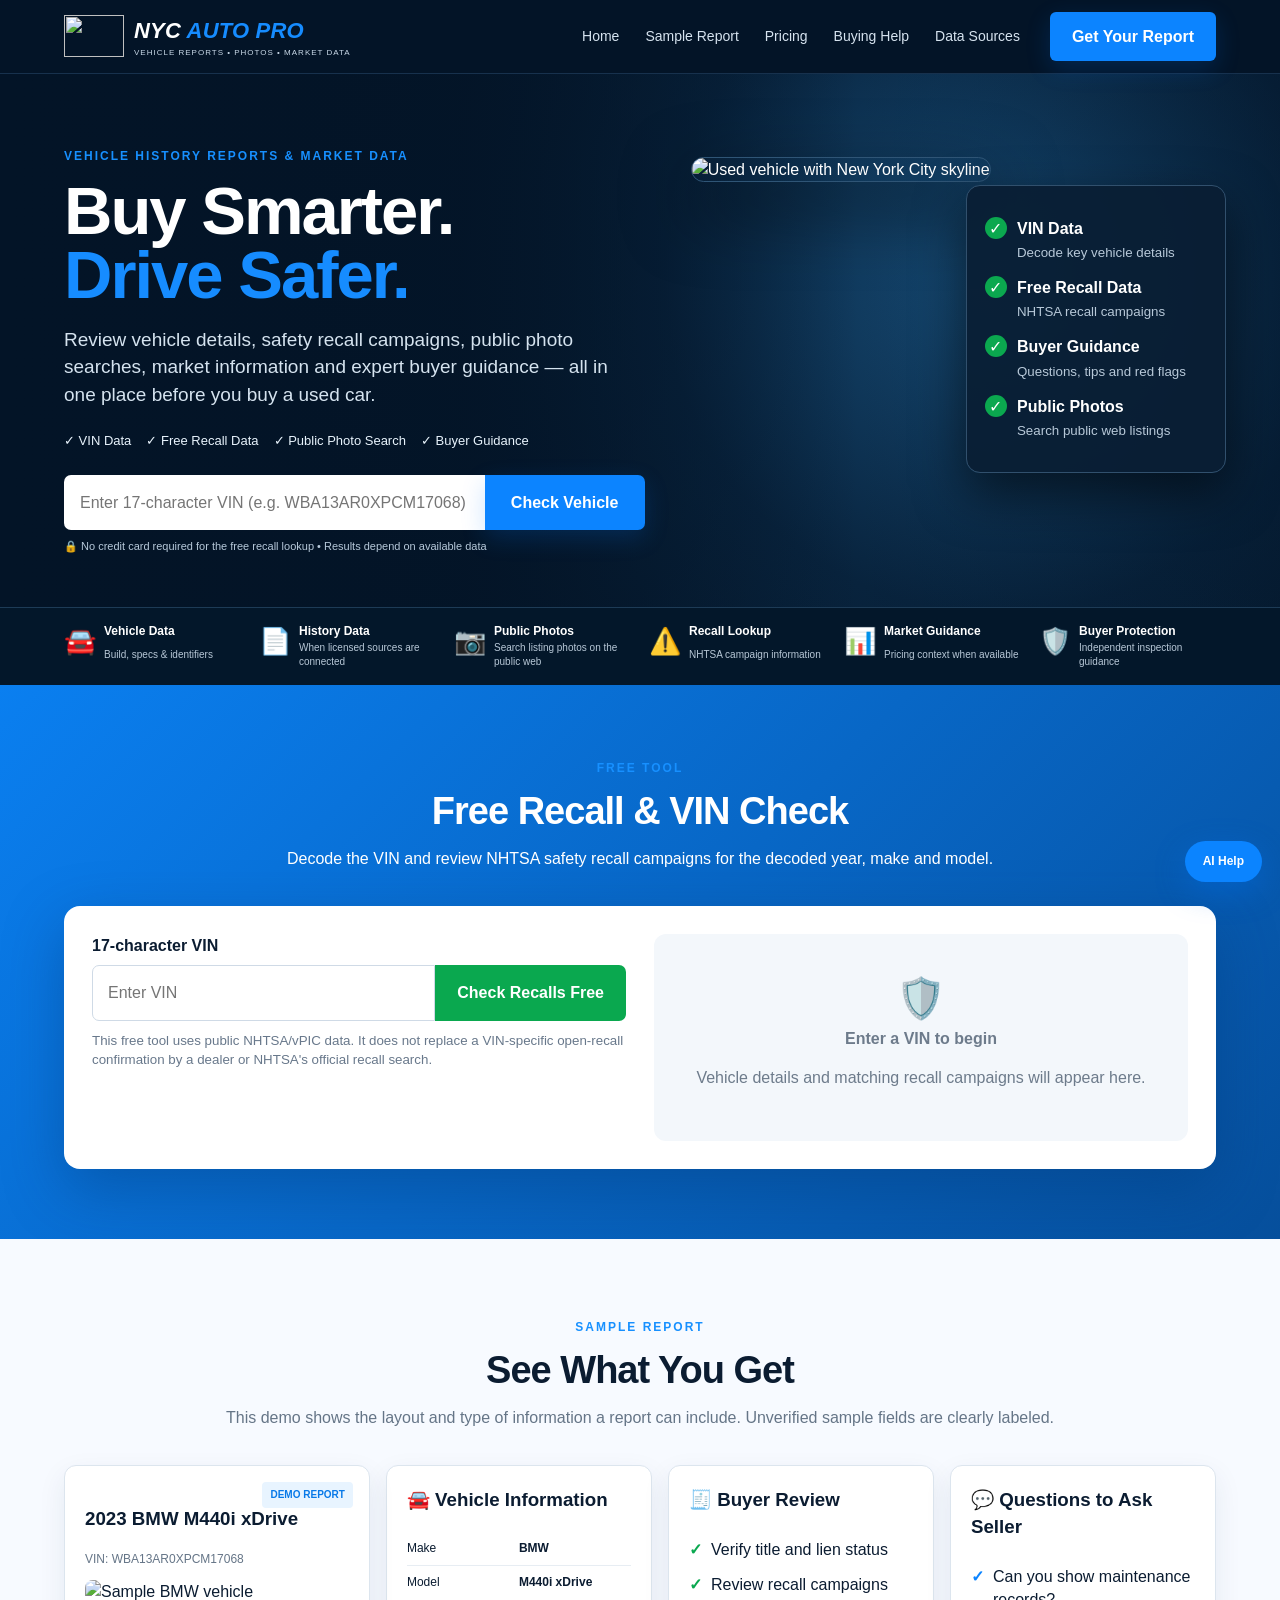
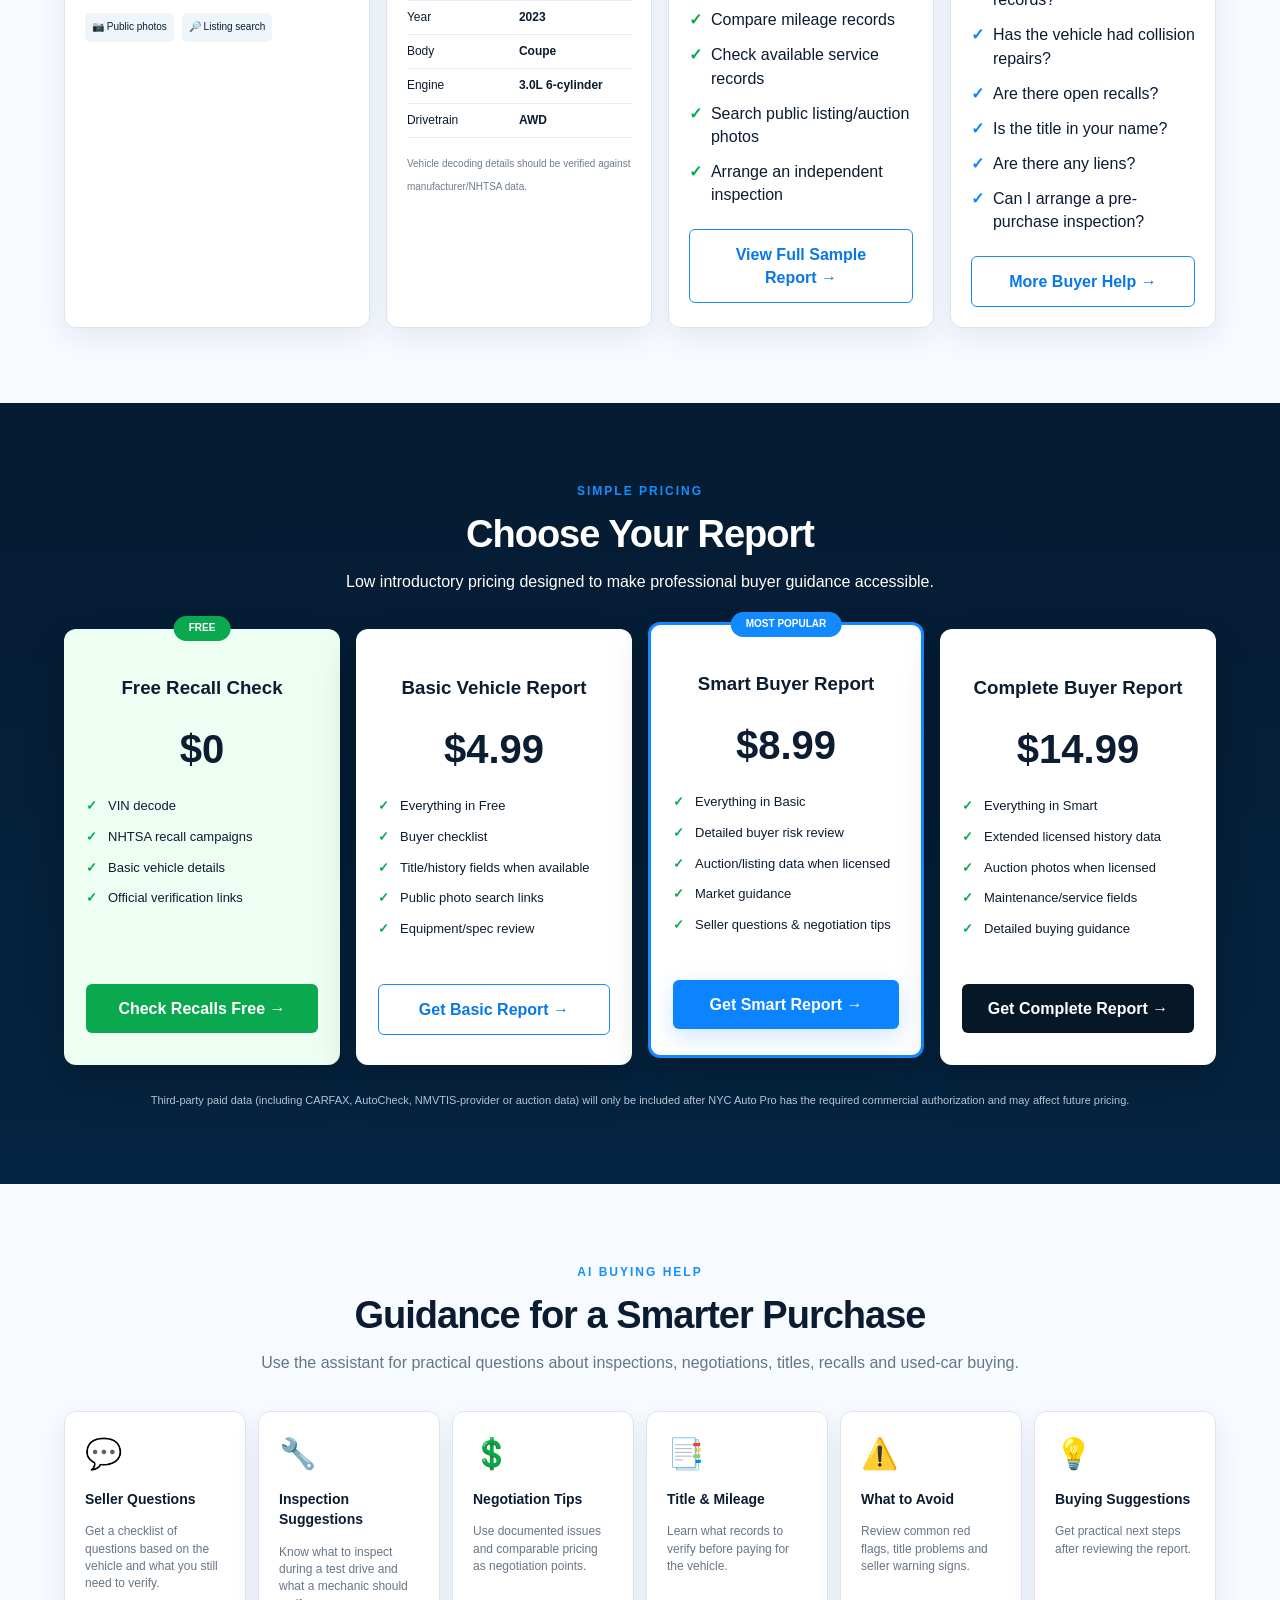
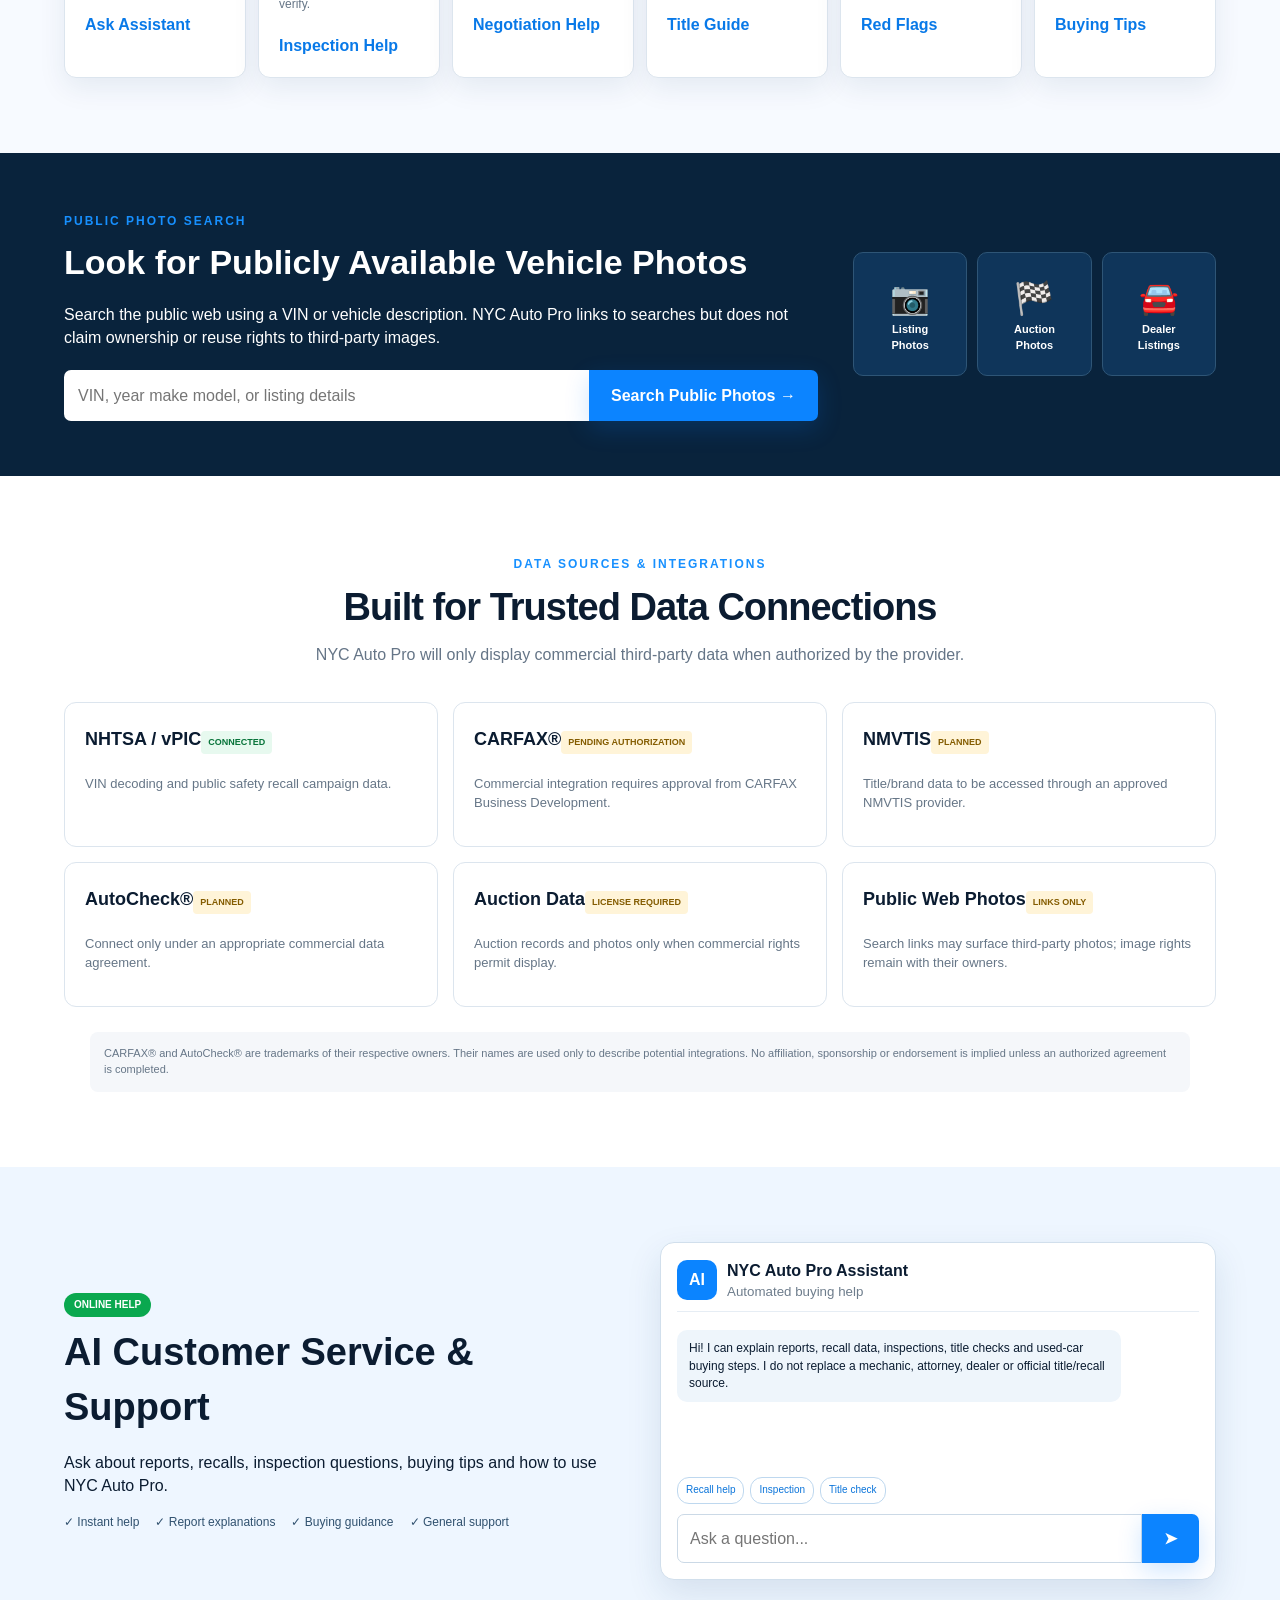
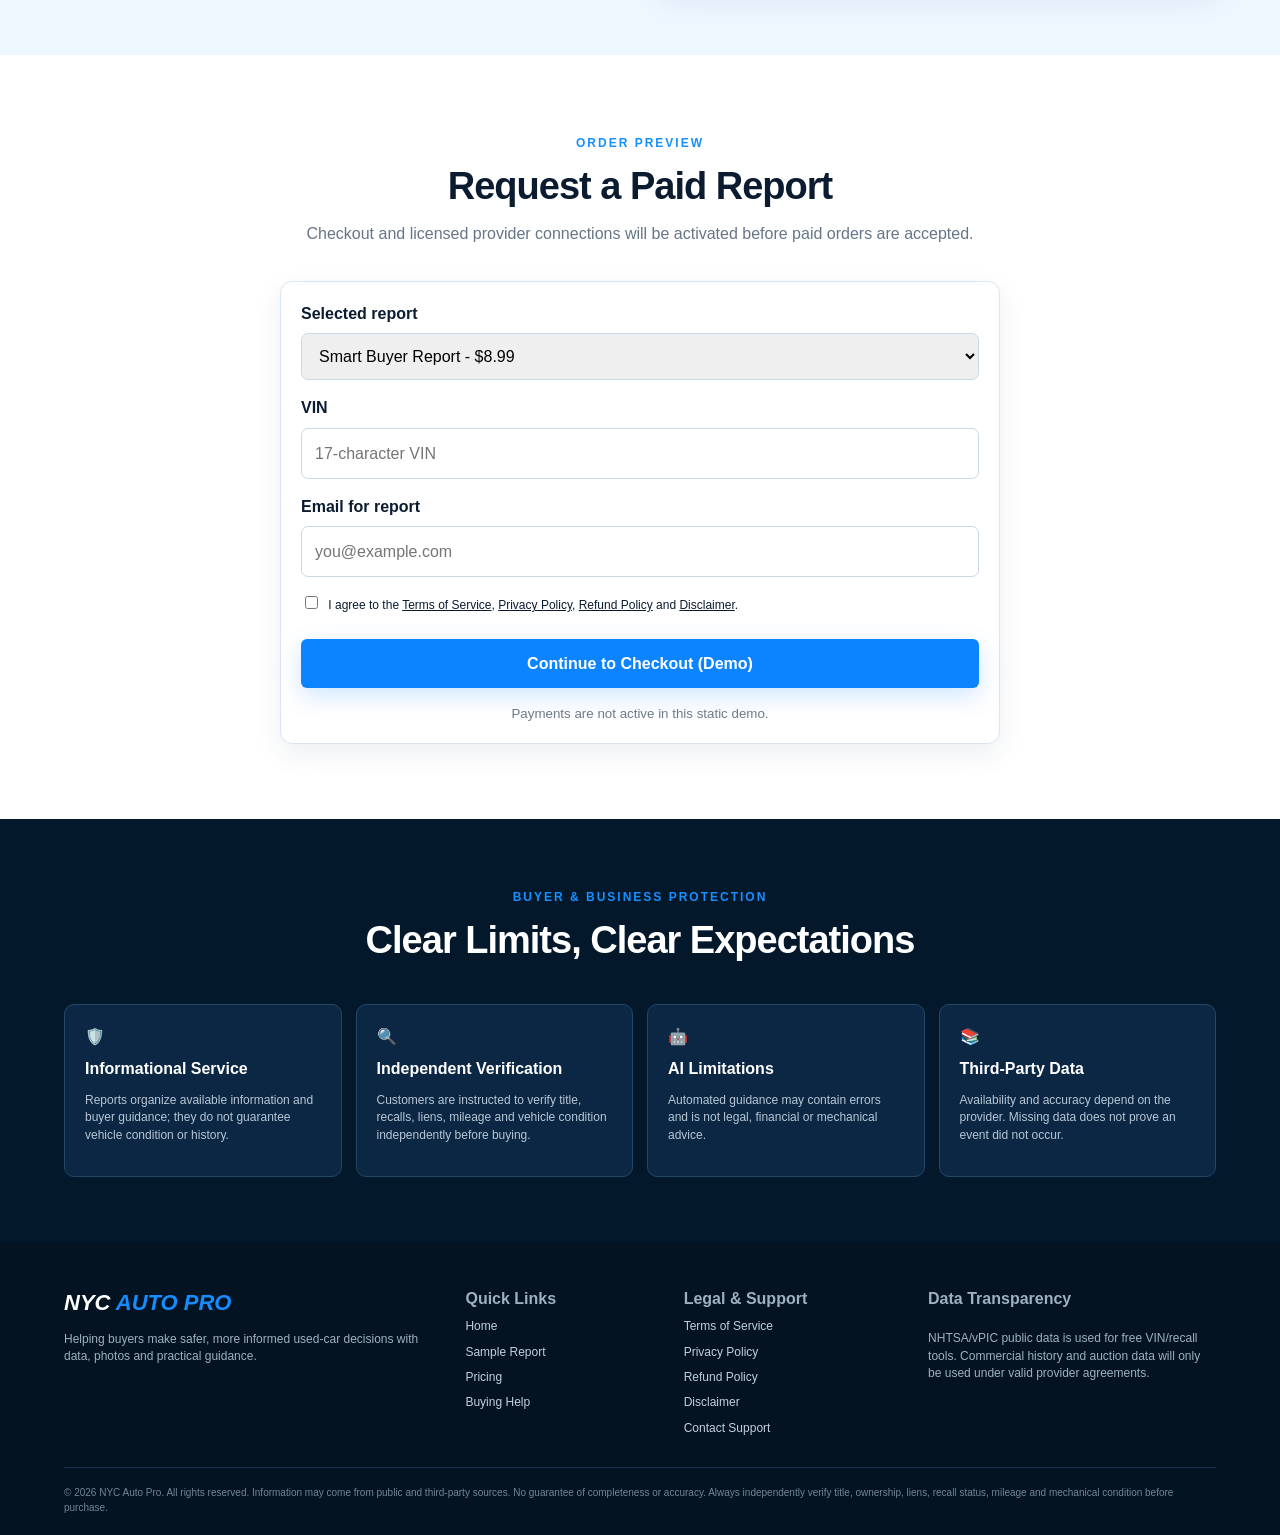
==== index.html @ 1fd2d69b "Add files via upload" ====
<!doctype html>
<html lang="en">
<head>
  <meta charset="utf-8">
  <meta name="viewport" content="width=device-width,initial-scale=1">
  <title>NYC Auto Pro | Vehicle Reports, Recall Data & Buyer Guidance</title>
  <meta name="description" content="NYC Auto Pro helps used-car buyers review VIN details, free recall data, public photo searches, vehicle information and buyer guidance.">
  <meta name="referrer" content="strict-origin-when-cross-origin">
  <meta http-equiv="Content-Security-Policy" content="default-src 'self'; img-src 'self' data: https:; style-src 'self' 'unsafe-inline'; script-src 'self'; connect-src 'self' https://vpic.nhtsa.dot.gov https://api.nhtsa.gov; base-uri 'self'; form-action 'self'; frame-ancestors 'none';">
  <link rel="icon" href="assets/logo-mark.svg">
  <link rel="stylesheet" href="styles.css">
</head>
<body>
<header class="topbar">
  <a class="brand" href="#home" aria-label="NYC Auto Pro home">
    <img src="assets/logo-mark.svg" alt="">
    <span><strong>NYC <b>AUTO PRO</b></strong><small>VEHICLE REPORTS • PHOTOS • MARKET DATA</small></span>
  </a>
  <button class="menu-btn" id="menuBtn" aria-label="Open menu">☰</button>
  <nav id="nav">
    <a href="#home">Home</a>
    <a href="#sample">Sample Report</a>
    <a href="#pricing">Pricing</a>
    <a href="#buyer-help">Buying Help</a>
    <a href="#sources">Data Sources</a>
  </nav>
  <a class="primary top-cta" href="#order">Get Your Report</a>
</header>

<main>
<section class="hero" id="home">
  <div class="hero-bg"></div>
  <div class="hero-wrap">
    <div class="hero-copy">
      <div class="eyebrow">VEHICLE HISTORY REPORTS & MARKET DATA</div>
      <h1>Buy Smarter.<br><span>Drive Safer.</span></h1>
      <p>Review vehicle details, safety recall campaigns, public photo searches, market information and expert buyer guidance — all in one place before you buy a used car.</p>
      <div class="hero-pills">
        <span>✓ VIN Data</span><span>✓ Free Recall Data</span><span>✓ Public Photo Search</span><span>✓ Buyer Guidance</span>
      </div>
      <form class="vin-hero" id="heroVinForm">
        <input id="heroVin" maxlength="17" autocomplete="off" placeholder="Enter 17-character VIN (e.g. WBA13AR0XPCM17068)" aria-label="Vehicle VIN">
        <button class="primary" type="submit">Check Vehicle</button>
      </form>
      <div class="micro">🔒 No credit card required for the free recall lookup • Results depend on available data</div>
    </div>
    <div class="hero-media">
      <img src="assets/hero-car.jpg" alt="Used vehicle with New York City skyline">
      <div class="feature-panel">
        <div><i>✓</i><span><b>VIN Data</b><small>Decode key vehicle details</small></span></div>
        <div><i>✓</i><span><b>Free Recall Data</b><small>NHTSA recall campaigns</small></span></div>
        <div><i>✓</i><span><b>Buyer Guidance</b><small>Questions, tips and red flags</small></span></div>
        <div><i>✓</i><span><b>Public Photos</b><small>Search public web listings</small></span></div>
      </div>
    </div>
  </div>
</section>

<section class="icon-strip">
  <div><span>🚘</span><b>Vehicle Data</b><small>Build, specs & identifiers</small></div>
  <div><span>📄</span><b>History Data</b><small>When licensed sources are connected</small></div>
  <div><span>📷</span><b>Public Photos</b><small>Search listing photos on the public web</small></div>
  <div><span>⚠️</span><b>Recall Lookup</b><small>NHTSA campaign information</small></div>
  <div><span>📊</span><b>Market Guidance</b><small>Pricing context when available</small></div>
  <div><span>🛡️</span><b>Buyer Protection</b><small>Independent inspection guidance</small></div>
</section>

<section class="recall-section" id="recalls">
  <div class="section-title light-title">
    <span>FREE TOOL</span>
    <h2>Free Recall & VIN Check</h2>
    <p>Decode the VIN and review NHTSA safety recall campaigns for the decoded year, make and model.</p>
  </div>
  <div class="recall-card">
    <form id="recallForm" class="recall-form">
      <label>17-character VIN</label>
      <div class="input-row">
        <input id="recallVin" maxlength="17" autocomplete="off" placeholder="Enter VIN">
        <button class="green-btn" type="submit">Check Recalls Free</button>
      </div>
      <small>This free tool uses public NHTSA/vPIC data. It does not replace a VIN-specific open-recall confirmation by a dealer or NHTSA's official recall search.</small>
    </form>
    <div id="recallResult" class="recall-result">
      <div class="empty-state">
        <div class="big-icon">🛡️</div>
        <b>Enter a VIN to begin</b>
        <p>Vehicle details and matching recall campaigns will appear here.</p>
      </div>
    </div>
  </div>
</section>

<section class="sample-section" id="sample">
  <div class="section-title">
    <span>SAMPLE REPORT</span>
    <h2>See What You Get</h2>
    <p>This demo shows the layout and type of information a report can include. Unverified sample fields are clearly labeled.</p>
  </div>
  <div class="sample-grid">
    <article class="vehicle-card">
      <div class="sample-tag">DEMO REPORT</div>
      <h3>2023 BMW M440i xDrive</h3>
      <p class="vin-text">VIN: WBA13AR0XPCM17068</p>
      <img src="assets/sample-car.jpg" alt="Sample BMW vehicle">
      <div class="thumbs"><span>📷 Public photos</span><span>🔎 Listing search</span></div>
    </article>
    <article class="report-card">
      <h3>🚘 Vehicle Information</h3>
      <dl><dt>Make</dt><dd>BMW</dd><dt>Model</dt><dd>M440i xDrive</dd><dt>Year</dt><dd>2023</dd><dt>Body</dt><dd>Coupe</dd><dt>Engine</dt><dd>3.0L 6-cylinder</dd><dt>Drivetrain</dt><dd>AWD</dd></dl>
      <small>Vehicle decoding details should be verified against manufacturer/NHTSA data.</small>
    </article>
    <article class="report-card">
      <h3>🧾 Buyer Review</h3>
      <ul class="checklist">
        <li>Verify title and lien status</li>
        <li>Review recall campaigns</li>
        <li>Compare mileage records</li>
        <li>Check available service records</li>
        <li>Search public listing/auction photos</li>
        <li>Arrange an independent inspection</li>
      </ul>
      <a class="secondary full" href="sample-report.html">View Full Sample Report →</a>
    </article>
    <article class="report-card">
      <h3>💬 Questions to Ask Seller</h3>
      <ul class="blue-list">
        <li>Can you show maintenance records?</li>
        <li>Has the vehicle had collision repairs?</li>
        <li>Are there open recalls?</li>
        <li>Is the title in your name?</li>
        <li>Are there any liens?</li>
        <li>Can I arrange a pre-purchase inspection?</li>
      </ul>
      <a class="secondary full" href="#buyer-help">More Buyer Help →</a>
    </article>
  </div>
</section>

<section class="pricing" id="pricing">
  <div class="section-title dark-title">
    <span>SIMPLE PRICING</span>
    <h2>Choose Your Report</h2>
    <p>Low introductory pricing designed to make professional buyer guidance accessible.</p>
  </div>
  <div class="price-grid">
    <article class="price-card free">
      <div class="ribbon green">FREE</div><h3>Free Recall Check</h3><strong>$0</strong>
      <ul><li>VIN decode</li><li>NHTSA recall campaigns</li><li>Basic vehicle details</li><li>Official verification links</li></ul>
      <a href="#recalls" class="green-btn full">Check Recalls Free →</a>
    </article>
    <article class="price-card">
      <h3>Basic Vehicle Report</h3><strong>$4.99</strong>
      <ul><li>Everything in Free</li><li>Buyer checklist</li><li>Title/history fields when available</li><li>Public photo search links</li><li>Equipment/spec review</li></ul>
      <button class="secondary full order-btn" data-plan="Basic Vehicle Report - $4.99">Get Basic Report →</button>
    </article>
    <article class="price-card featured">
      <div class="ribbon">MOST POPULAR</div><h3>Smart Buyer Report</h3><strong>$8.99</strong>
      <ul><li>Everything in Basic</li><li>Detailed buyer risk review</li><li>Auction/listing data when licensed</li><li>Market guidance</li><li>Seller questions & negotiation tips</li></ul>
      <button class="primary full order-btn" data-plan="Smart Buyer Report - $8.99">Get Smart Report →</button>
    </article>
    <article class="price-card">
      <h3>Complete Buyer Report</h3><strong>$14.99</strong>
      <ul><li>Everything in Smart</li><li>Extended licensed history data</li><li>Auction photos when licensed</li><li>Maintenance/service fields</li><li>Detailed buying guidance</li></ul>
      <button class="dark-btn full order-btn" data-plan="Complete Buyer Report - $14.99">Get Complete Report →</button>
    </article>
  </div>
  <p class="pricing-note">Third-party paid data (including CARFAX, AutoCheck, NMVTIS-provider or auction data) will only be included after NYC Auto Pro has the required commercial authorization and may affect future pricing.</p>
</section>

<section class="buyer-help" id="buyer-help">
  <div class="section-title">
    <span>AI BUYING HELP</span><h2>Guidance for a Smarter Purchase</h2>
    <p>Use the assistant for practical questions about inspections, negotiations, titles, recalls and used-car buying.</p>
  </div>
  <div class="help-grid">
    <article><span>💬</span><h3>Seller Questions</h3><p>Get a checklist of questions based on the vehicle and what you still need to verify.</p><button class="ask-ai" data-question="What questions should I ask a used-car seller?">Ask Assistant</button></article>
    <article><span>🔧</span><h3>Inspection Suggestions</h3><p>Know what to inspect during a test drive and what a mechanic should verify.</p><button class="ask-ai" data-question="Give me a used-car inspection checklist.">Inspection Help</button></article>
    <article><span>💲</span><h3>Negotiation Tips</h3><p>Use documented issues and comparable pricing as negotiation points.</p><button class="ask-ai" data-question="How should I negotiate a used-car price?">Negotiation Help</button></article>
    <article><span>📑</span><h3>Title & Mileage</h3><p>Learn what records to verify before paying for the vehicle.</p><button class="ask-ai" data-question="What title and mileage records should I verify?">Title Guide</button></article>
    <article><span>⚠️</span><h3>What to Avoid</h3><p>Review common red flags, title problems and seller warning signs.</p><button class="ask-ai" data-question="What red flags should I avoid when buying a used car?">Red Flags</button></article>
    <article><span>💡</span><h3>Buying Suggestions</h3><p>Get practical next steps after reviewing the report.</p><button class="ask-ai" data-question="Give me a safe used-car buying plan.">Buying Tips</button></article>
  </div>
</section>

<section class="photo-section">
  <div class="photo-copy">
    <span class="section-kicker">PUBLIC PHOTO SEARCH</span>
    <h2>Look for Publicly Available Vehicle Photos</h2>
    <p>Search the public web using a VIN or vehicle description. NYC Auto Pro links to searches but does not claim ownership or reuse rights to third-party images.</p>
    <form id="photoForm" class="photo-form">
      <input id="photoQuery" placeholder="VIN, year make model, or listing details">
      <button class="primary" type="submit">Search Public Photos →</button>
    </form>
  </div>
  <div class="photo-tiles"><div>📷<b>Listing Photos</b></div><div>🏁<b>Auction Photos</b></div><div>🚘<b>Dealer Listings</b></div></div>
</section>

<section class="sources" id="sources">
  <div class="section-title">
    <span>DATA SOURCES & INTEGRATIONS</span><h2>Built for Trusted Data Connections</h2>
    <p>NYC Auto Pro will only display commercial third-party data when authorized by the provider.</p>
  </div>
  <div class="source-grid">
    <article class="connected"><b>NHTSA / vPIC</b><span>CONNECTED</span><p>VIN decoding and public safety recall campaign data.</p></article>
    <article><b>CARFAX®</b><span>PENDING AUTHORIZATION</span><p>Commercial integration requires approval from CARFAX Business Development.</p></article>
    <article><b>NMVTIS</b><span>PLANNED</span><p>Title/brand data to be accessed through an approved NMVTIS provider.</p></article>
    <article><b>AutoCheck®</b><span>PLANNED</span><p>Connect only under an appropriate commercial data agreement.</p></article>
    <article><b>Auction Data</b><span>LICENSE REQUIRED</span><p>Auction records and photos only when commercial rights permit display.</p></article>
    <article><b>Public Web Photos</b><span>LINKS ONLY</span><p>Search links may surface third-party photos; image rights remain with their owners.</p></article>
  </div>
  <div class="trademark-note">CARFAX® and AutoCheck® are trademarks of their respective owners. Their names are used only to describe potential integrations. No affiliation, sponsorship or endorsement is implied unless an authorized agreement is completed.</div>
</section>

<section class="assistant-section">
  <div class="assistant-copy"><div class="online">ONLINE HELP</div><h2>AI Customer Service & Support</h2><p>Ask about reports, recalls, inspection questions, buying tips and how to use NYC Auto Pro.</p><div class="support-points"><span>✓ Instant help</span><span>✓ Report explanations</span><span>✓ Buying guidance</span><span>✓ General support</span></div></div>
  <div class="chat-demo" id="chatBox">
    <div class="chat-head"><span class="ai-badge">AI</span><div><b>NYC Auto Pro Assistant</b><small>Automated buying help</small></div></div>
    <div class="messages" id="messages"><div class="bot-msg">Hi! I can explain reports, recall data, inspections, title checks and used-car buying steps. I do not replace a mechanic, attorney, dealer or official title/recall source.</div></div>
    <div class="quick"><button class="ask-ai" data-question="What does a recall mean?">Recall help</button><button class="ask-ai" data-question="Give me a used-car inspection checklist.">Inspection</button><button class="ask-ai" data-question="How do I verify a title?">Title check</button></div>
    <form id="chatForm"><input id="chatInput" placeholder="Ask a question..."><button class="primary">➤</button></form>
  </div>
</section>

<section class="order-section" id="order">
  <div class="section-title">
    <span>ORDER PREVIEW</span><h2>Request a Paid Report</h2>
    <p>Checkout and licensed provider connections will be activated before paid orders are accepted.</p>
  </div>
  <form class="order-form" id="orderForm">
    <div><label>Selected report</label><select id="orderPlan"><option>Basic Vehicle Report - $4.99</option><option selected>Smart Buyer Report - $8.99</option><option>Complete Buyer Report - $14.99</option></select></div>
    <div><label>VIN</label><input id="orderVin" maxlength="17" required placeholder="17-character VIN"></div>
    <div><label>Email for report</label><input id="orderEmail" type="email" required placeholder="you@example.com"></div>
    <label class="agree"><input id="agree" type="checkbox" required> I agree to the <a href="terms.html">Terms of Service</a>, <a href="privacy.html">Privacy Policy</a>, <a href="refund.html">Refund Policy</a> and <a href="disclaimer.html">Disclaimer</a>.</label>
    <button class="primary full" type="submit">Continue to Checkout (Demo)</button>
    <small id="orderMsg">Payments are not active in this static demo.</small>
  </form>
</section>

<section class="protection">
  <div class="section-title dark-title"><span>BUYER & BUSINESS PROTECTION</span><h2>Clear Limits, Clear Expectations</h2></div>
  <div class="protection-grid">
    <div>🛡️<b>Informational Service</b><p>Reports organize available information and buyer guidance; they do not guarantee vehicle condition or history.</p></div>
    <div>🔍<b>Independent Verification</b><p>Customers are instructed to verify title, recalls, liens, mileage and vehicle condition independently before buying.</p></div>
    <div>🤖<b>AI Limitations</b><p>Automated guidance may contain errors and is not legal, financial or mechanical advice.</p></div>
    <div>📚<b>Third-Party Data</b><p>Availability and accuracy depend on the provider. Missing data does not prove an event did not occur.</p></div>
  </div>
</section>
</main>

<footer>
  <div class="footer-grid">
    <div><div class="footer-brand">NYC <span>AUTO PRO</span></div><p>Helping buyers make safer, more informed used-car decisions with data, photos and practical guidance.</p></div>
    <div><b>Quick Links</b><a href="#home">Home</a><a href="#sample">Sample Report</a><a href="#pricing">Pricing</a><a href="#buyer-help">Buying Help</a></div>
    <div><b>Legal & Support</b><a href="terms.html">Terms of Service</a><a href="privacy.html">Privacy Policy</a><a href="refund.html">Refund Policy</a><a href="disclaimer.html">Disclaimer</a><a href="mailto:nycautopro@gmail.com">Contact Support</a></div>
    <div><b>Data Transparency</b><p>NHTSA/vPIC public data is used for free VIN/recall tools. Commercial history and auction data will only be used under valid provider agreements.</p></div>
  </div>
  <div class="footer-legal">© 2026 NYC Auto Pro. All rights reserved. Information may come from public and third-party sources. No guarantee of completeness or accuracy. Always independently verify title, ownership, liens, recall status, mileage and mechanical condition before purchase.</div>
</footer>

<div class="floating-help" id="floatingHelp">AI Help</div>
<div class="toast" id="toast"></div>
<script src="app.js"></script>
</body>
</html>
---- styles.css ----
*{box-sizing:border-box}html{scroll-behavior:smooth}body{margin:0;font-family:Inter,Arial,Helvetica,sans-serif;background:#f4f8fc;color:#0b1c31;line-height:1.45}a{color:inherit}button,input,select{font:inherit}button{cursor:pointer}.topbar{height:74px;background:#031427;color:white;display:flex;align-items:center;padding:0 max(24px,5vw);gap:30px;position:sticky;top:0;z-index:30;border-bottom:1px solid #17314d}.brand{display:flex;align-items:center;text-decoration:none;min-width:280px}.brand img{width:60px;height:42px;margin-right:10px}.brand strong{font-size:22px;font-style:italic;letter-spacing:.2px}.brand b,.footer-brand span{color:#168cff}.brand small{display:block;font-size:8px;letter-spacing:1px;color:#c9d9e8}.topbar nav{display:flex;gap:26px;margin-left:auto}.topbar nav a{text-decoration:none;font-size:14px;color:#d6e3ef}.topbar nav a:hover{color:white}.primary,.secondary,.dark-btn,.green-btn{border:0;border-radius:6px;padding:13px 22px;font-weight:800;text-decoration:none;display:inline-block;text-align:center}.primary{background:#0c84ff;color:white;box-shadow:0 8px 24px #0078ff30}.secondary{background:white;color:#0878e8;border:1px solid #168cff}.dark-btn{background:#061728;color:#fff}.green-btn{background:#0aa84f;color:white}.full{width:100%}.menu-btn{display:none;margin-left:auto;background:transparent;color:white;border:0;font-size:24px}.hero{position:relative;overflow:hidden;background:#05172a;color:#fff}.hero-bg{position:absolute;inset:0;background:radial-gradient(circle at 78% 38%,#174d78 0,#08233d 32%,#051526 68%,#03101e 100%)}.hero-bg:after{content:"";position:absolute;inset:0;background:linear-gradient(90deg,#031427 0%,#031427e8 36%,transparent 67%,#03142766 100%)}.hero-wrap{position:relative;z-index:2;max-width:1420px;margin:auto;padding:74px 5vw 52px;display:grid;grid-template-columns:1.05fr .95fr;gap:46px;align-items:center}.eyebrow,.section-title>span,.section-kicker{font-size:12px;letter-spacing:2px;font-weight:900;color:#1790ff}.hero h1{font-size:67px;line-height:.95;margin:14px 0 18px;letter-spacing:-2px}.hero h1 span{color:#168cff}.hero-copy>p{font-size:19px;max-width:720px;color:#d5e3ef}.hero-pills{display:flex;gap:15px;flex-wrap:wrap;margin:24px 0;color:#e8f3fc;font-size:13px}.vin-hero{display:flex;max-width:720px}.vin-hero input{flex:1;padding:16px;border:0;border-radius:7px 0 0 7px}.vin-hero button{border-radius:0 7px 7px 0;min-width:160px}.micro{font-size:11px;margin-top:9px;color:#b7c9da}.hero-media{position:relative;min-height:390px}.hero-media>img{width:100%;height:390px;object-fit:cover;border-radius:16px;box-shadow:0 25px 70px #0009;border:1px solid #2f5576}.feature-panel{position:absolute;right:-10px;top:28px;width:260px;background:#091e34eb;padding:18px;border:1px solid #31506d;border-radius:14px;box-shadow:0 20px 50px #0008}.feature-panel>div{display:flex;gap:10px;align-items:start;margin:13px 0}.feature-panel i{display:grid;place-items:center;min-width:22px;height:22px;border-radius:50%;font-style:normal;background:#0ba84f}.feature-panel b{display:block}.feature-panel small{color:#b7c8d8}.icon-strip{background:#03172a;color:white;display:grid;grid-template-columns:repeat(6,1fr);padding:15px 5vw;gap:18px;border-top:1px solid #1d3b56}.icon-strip>div{display:grid;grid-template-columns:auto 1fr;column-gap:8px}.icon-strip span{grid-row:1/3;font-size:26px}.icon-strip b{font-size:12px}.icon-strip small{font-size:10px;color:#b8c8d7}.section-title{text-align:center;max-width:850px;margin:0 auto 36px}.section-title h2{font-size:38px;margin:6px 0 8px;letter-spacing:-1px}.section-title p{color:#657587;margin:0}.dark-title h2,.dark-title p{color:white}.light-title h2,.light-title p{color:white}.recall-section{padding:70px 5vw;background:linear-gradient(135deg,#0a7ff0,#064f9c);color:white}.recall-card{max-width:1180px;margin:auto;background:#fff;color:#0b1c31;border-radius:16px;padding:28px;display:grid;grid-template-columns:1fr 1fr;gap:28px;box-shadow:0 20px 60px #003a7766}.recall-form label,.order-form label{display:block;font-weight:800;margin-bottom:8px}.input-row{display:flex}.input-row input{flex:1;padding:15px;border:1px solid #cfdae6;border-radius:7px 0 0 7px}.input-row button{border-radius:0 7px 7px 0}.recall-form small{display:block;margin-top:10px;color:#68788b}.recall-result{background:#f3f7fb;border-radius:12px;padding:20px;min-height:180px}.empty-state{text-align:center;color:#6d7b8b;padding:15px}.big-icon{font-size:40px}.vehicle-result h3{margin-top:0}.result-grid{display:grid;grid-template-columns:repeat(2,1fr);gap:8px;font-size:13px}.result-grid div{background:white;padding:10px;border-radius:7px}.recall-list{margin-top:12px}.recall-item{background:white;border-left:4px solid #ff9d00;padding:12px;margin:8px 0;border-radius:7px}.recall-item b{display:block}.recall-item small{color:#667687}.sample-section,.buyer-help,.sources,.assistant-section,.order-section{padding:75px 5vw;background:#f7faff}.sample-grid{max-width:1320px;margin:auto;display:grid;grid-template-columns:1.15fr 1fr 1fr 1fr;gap:16px}.vehicle-card,.report-card,.help-grid article,.source-grid article,.order-form{background:white;border:1px solid #dce5ee;border-radius:12px;padding:20px;box-shadow:0 10px 28px #0f365714}.vehicle-card{position:relative}.vehicle-card img{width:100%;height:190px;object-fit:cover;border-radius:8px}.sample-tag{position:absolute;right:16px;top:16px;background:#e8f4ff;color:#0879e8;font-size:10px;font-weight:900;padding:6px 8px;border-radius:4px}.vin-text{font-size:12px;color:#657587}.thumbs{display:flex;gap:8px;margin-top:10px}.thumbs span{background:#eef5fb;padding:7px;font-size:10px;border-radius:5px}.report-card h3{margin-top:0}.report-card dl{display:grid;grid-template-columns:1fr 1fr;font-size:12px}.report-card dt,.report-card dd{padding:8px 0;border-bottom:1px solid #e7edf3;margin:0}.report-card dd{font-weight:800}.report-card small{font-size:10px;color:#6f7d8d}.checklist,.blue-list,.price-card ul{padding:0;list-style:none}.checklist li,.blue-list li,.price-card li{position:relative;padding:6px 0 6px 22px}.checklist li:before,.price-card li:before{content:"✓";position:absolute;left:0;color:#0aa84f;font-weight:900}.blue-list li:before{content:"✓";position:absolute;left:0;color:#0b84ff;font-weight:900}.pricing{padding:75px 5vw;background:linear-gradient(180deg,#051b31,#052441);color:white}.price-grid{max-width:1320px;margin:auto;display:grid;grid-template-columns:repeat(4,1fr);gap:16px}.price-card{position:relative;background:white;color:#0c1d31;padding:26px 22px;border-radius:12px;box-shadow:0 18px 40px #0003}.price-card h3{text-align:center}.price-card strong{display:block;text-align:center;font-size:40px}.price-card ul{min-height:180px;font-size:13px}.price-card.featured{border:3px solid #1389ff;transform:translateY(-7px)}.price-card.free{background:#edfff3}.ribbon{position:absolute;top:-13px;left:50%;transform:translateX(-50%);background:#1389ff;color:white;padding:5px 15px;border-radius:20px;font-size:10px;font-weight:900}.ribbon.green{background:#0aa84f}.pricing-note{max-width:1000px;margin:28px auto 0;text-align:center;color:#b8cadb;font-size:11px}.help-grid{max-width:1320px;margin:auto;display:grid;grid-template-columns:repeat(6,1fr);gap:12px}.help-grid article span{font-size:30px}.help-grid h3{font-size:14px}.help-grid p{font-size:12px;color:#667687;min-height:78px}.help-grid button{background:none;border:0;color:#0879e8;font-weight:800;padding:0;text-align:left}.photo-section{padding:55px 5vw;background:#09233c;color:white;display:grid;grid-template-columns:1.35fr .65fr;gap:35px;align-items:center}.photo-copy{max-width:820px}.photo-copy h2{font-size:34px;margin:7px 0}.photo-form{display:flex;margin-top:20px}.photo-form input{flex:1;padding:14px;border:0;border-radius:7px 0 0 7px}.photo-form button{border-radius:0 7px 7px 0}.photo-tiles{display:grid;grid-template-columns:repeat(3,1fr);gap:10px}.photo-tiles div{background:#0f355a;border:1px solid #2e5576;padding:22px;text-align:center;border-radius:10px}.photo-tiles div:first-line{font-size:32px}.photo-tiles b{display:block;font-size:11px}.sources{background:white}.source-grid{max-width:1200px;margin:auto;display:grid;grid-template-columns:repeat(3,1fr);gap:15px}.source-grid article{box-shadow:none}.source-grid article b{font-size:18px}.source-grid article span{display:inline-block;margin:8px 0;background:#fff4d8;color:#845c00;font-size:9px;font-weight:900;padding:5px 7px;border-radius:4px}.source-grid article.connected span{background:#e7f9ef;color:#08743a}.source-grid p{color:#667687;font-size:13px}.trademark-note{max-width:1100px;margin:25px auto 0;background:#f5f7fa;padding:14px;border-radius:8px;font-size:11px;color:#667687}.assistant-section{display:grid;grid-template-columns:1fr 1fr;gap:40px;align-items:center;background:#eef6ff}.assistant-copy h2{font-size:38px;margin:8px 0}.online{display:inline-block;background:#0aa84f;color:white;border-radius:15px;font-size:10px;font-weight:900;padding:5px 10px}.support-points{display:flex;gap:16px;flex-wrap:wrap;font-size:12px;color:#30516f}.chat-demo{background:white;border:1px solid #d1dfec;border-radius:14px;padding:16px;box-shadow:0 14px 35px #17476f1e}.chat-head{display:flex;align-items:center;gap:10px;border-bottom:1px solid #e6edf4;padding-bottom:10px}.ai-badge{display:grid;place-items:center;width:40px;height:40px;border-radius:10px;background:#0b84ff;color:white;font-weight:900}.chat-head small{display:block;color:#6e7d8c}.messages{height:165px;overflow:auto;padding:12px 0}.bot-msg,.user-msg{max-width:85%;padding:10px 12px;border-radius:10px;margin:6px 0;font-size:12px}.bot-msg{background:#eef5fb}.user-msg{background:#0b84ff;color:white;margin-left:auto}.quick{display:flex;gap:6px;flex-wrap:wrap}.quick button{font-size:10px;border:1px solid #bed8ef;background:white;border-radius:12px;padding:5px 8px;color:#0a74da}.chat-demo form{display:flex;margin-top:10px}.chat-demo form input{flex:1;padding:12px;border:1px solid #cbd9e6;border-radius:7px 0 0 7px}.chat-demo form button{border-radius:0 7px 7px 0}.order-section{background:white}.order-form{max-width:720px;margin:auto;display:grid;gap:16px}.order-form input,.order-form select{width:100%;padding:13px;border:1px solid #ccd8e4;border-radius:7px}.agree{font-size:12px;font-weight:400!important}.agree input{width:auto;margin-right:7px}.order-form small{color:#6c7a89;text-align:center}.protection{padding:65px 5vw;background:#04182c;color:white}.protection-grid{max-width:1200px;margin:auto;display:grid;grid-template-columns:repeat(4,1fr);gap:14px}.protection-grid div{background:#0b2743;border:1px solid #234867;padding:20px;border-radius:10px}.protection-grid b{display:block;margin:8px 0}.protection-grid p{color:#b7c7d6;font-size:12px}.floating-help{position:fixed;right:18px;bottom:18px;background:#0b84ff;color:white;padding:12px 18px;border-radius:25px;font-size:12px;font-weight:900;box-shadow:0 10px 30px #006fe866;z-index:20;cursor:pointer}.toast{position:fixed;bottom:80px;left:50%;transform:translateX(-50%);background:#071726;color:#fff;padding:12px 18px;border-radius:8px;opacity:0;pointer-events:none;transition:.2s;z-index:50;font-size:12px}.toast.show{opacity:1}footer{background:#031322;color:#9eb0c1;padding:45px 5vw 20px}.footer-grid{max-width:1250px;margin:auto;display:grid;grid-template-columns:1.4fr .7fr .8fr 1.1fr;gap:35px}.footer-grid>div:not(:first-child){display:flex;flex-direction:column;gap:8px}.footer-grid a{text-decoration:none;color:#c3d0dc;font-size:12px}.footer-grid p{font-size:12px}.footer-brand{font-size:22px;font-weight:900;font-style:italic;color:white}.footer-legal{max-width:1250px;margin:30px auto 0;padding-top:18px;border-top:1px solid #183149;font-size:10px;color:#71869a}.legal-page{max-width:960px;margin:40px auto;padding:0 24px 60px}.legal-page h1{font-size:42px}.legal-page h2{margin-top:32px}.legal-page p,.legal-page li{color:#46596d}.legal-callout{background:#fff4d8;border-left:4px solid #e0a000;padding:14px;margin:20px 0}.legal-top{background:#031427;color:white;padding:18px 5vw}.legal-top a{text-decoration:none}.legal-top span{color:#168cff}.legal-footer{background:#031322;color:#8fa3b6;text-align:center;padding:25px;font-size:11px}@media(max-width:1080px){.topbar nav{display:none}.menu-btn{display:block}.topbar nav.open{display:flex;position:absolute;left:0;right:0;top:74px;background:#06192d;padding:20px;flex-direction:column}.top-cta{display:none}.hero-wrap{grid-template-columns:1fr}.hero-media{max-width:760px}.icon-strip{grid-template-columns:repeat(3,1fr)}.sample-grid{grid-template-columns:repeat(2,1fr)}.price-grid{grid-template-columns:repeat(2,1fr)}.help-grid{grid-template-columns:repeat(3,1fr)}.source-grid{grid-template-columns:repeat(2,1fr)}}@media(max-width:700px){.brand{min-width:0}.brand strong{font-size:17px}.brand small{display:none}.brand img{width:46px}.hero-wrap{padding-top:45px}.hero h1{font-size:48px}.hero-media>img{height:280px}.feature-panel{position:relative;right:auto;top:auto;width:100%;margin-top:12px}.vin-hero,.input-row,.photo-form{display:block}.vin-hero input,.vin-hero button,.input-row input,.input-row button,.photo-form input,.photo-form button{width:100%;border-radius:7px;margin:3px 0}.icon-strip{grid-template-columns:repeat(2,1fr)}.recall-card{grid-template-columns:1fr}.sample-grid,.price-grid,.help-grid,.source-grid,.assistant-section,.photo-section,.protection-grid,.footer-grid{grid-template-columns:1fr}.price-card.featured{transform:none}.help-grid article p{min-height:0}.photo-tiles{grid-template-columns:repeat(3,1fr)}.section-title h2{font-size:30px}.assistant-copy h2{font-size:30px}}
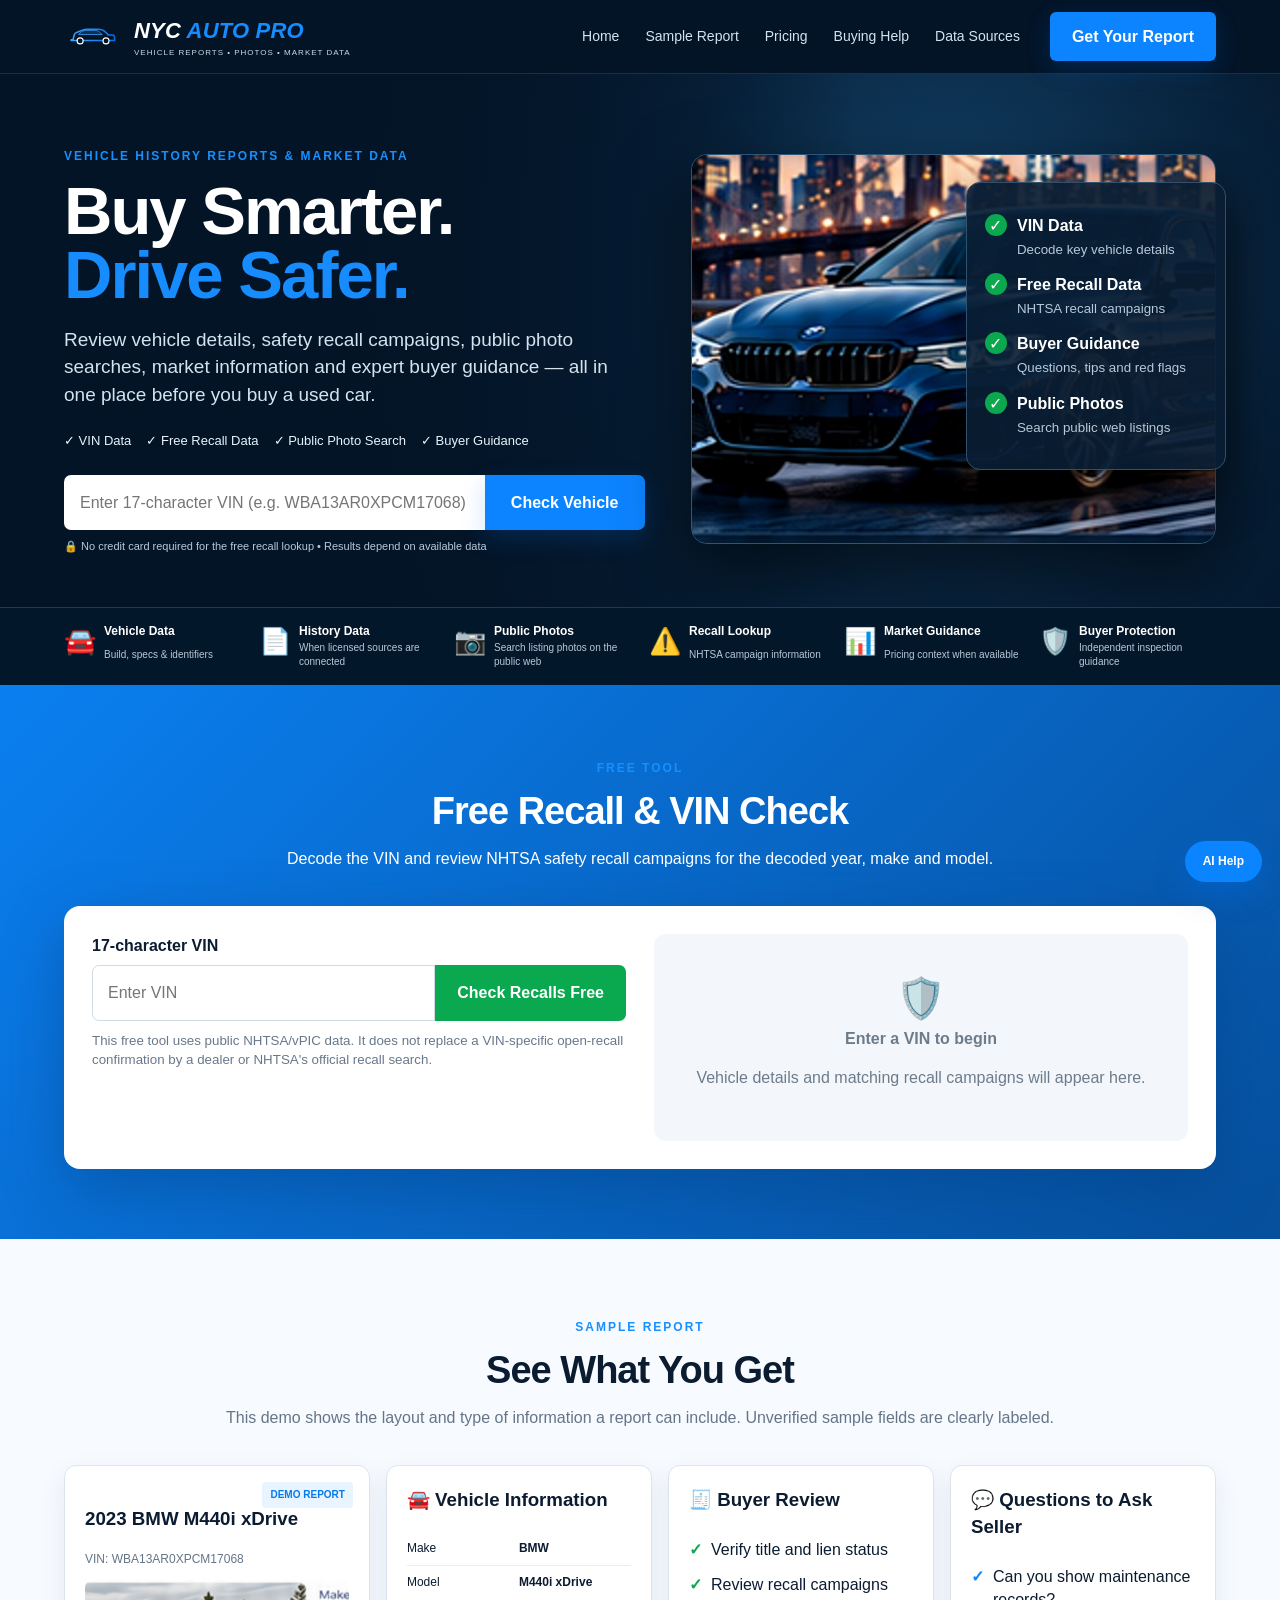
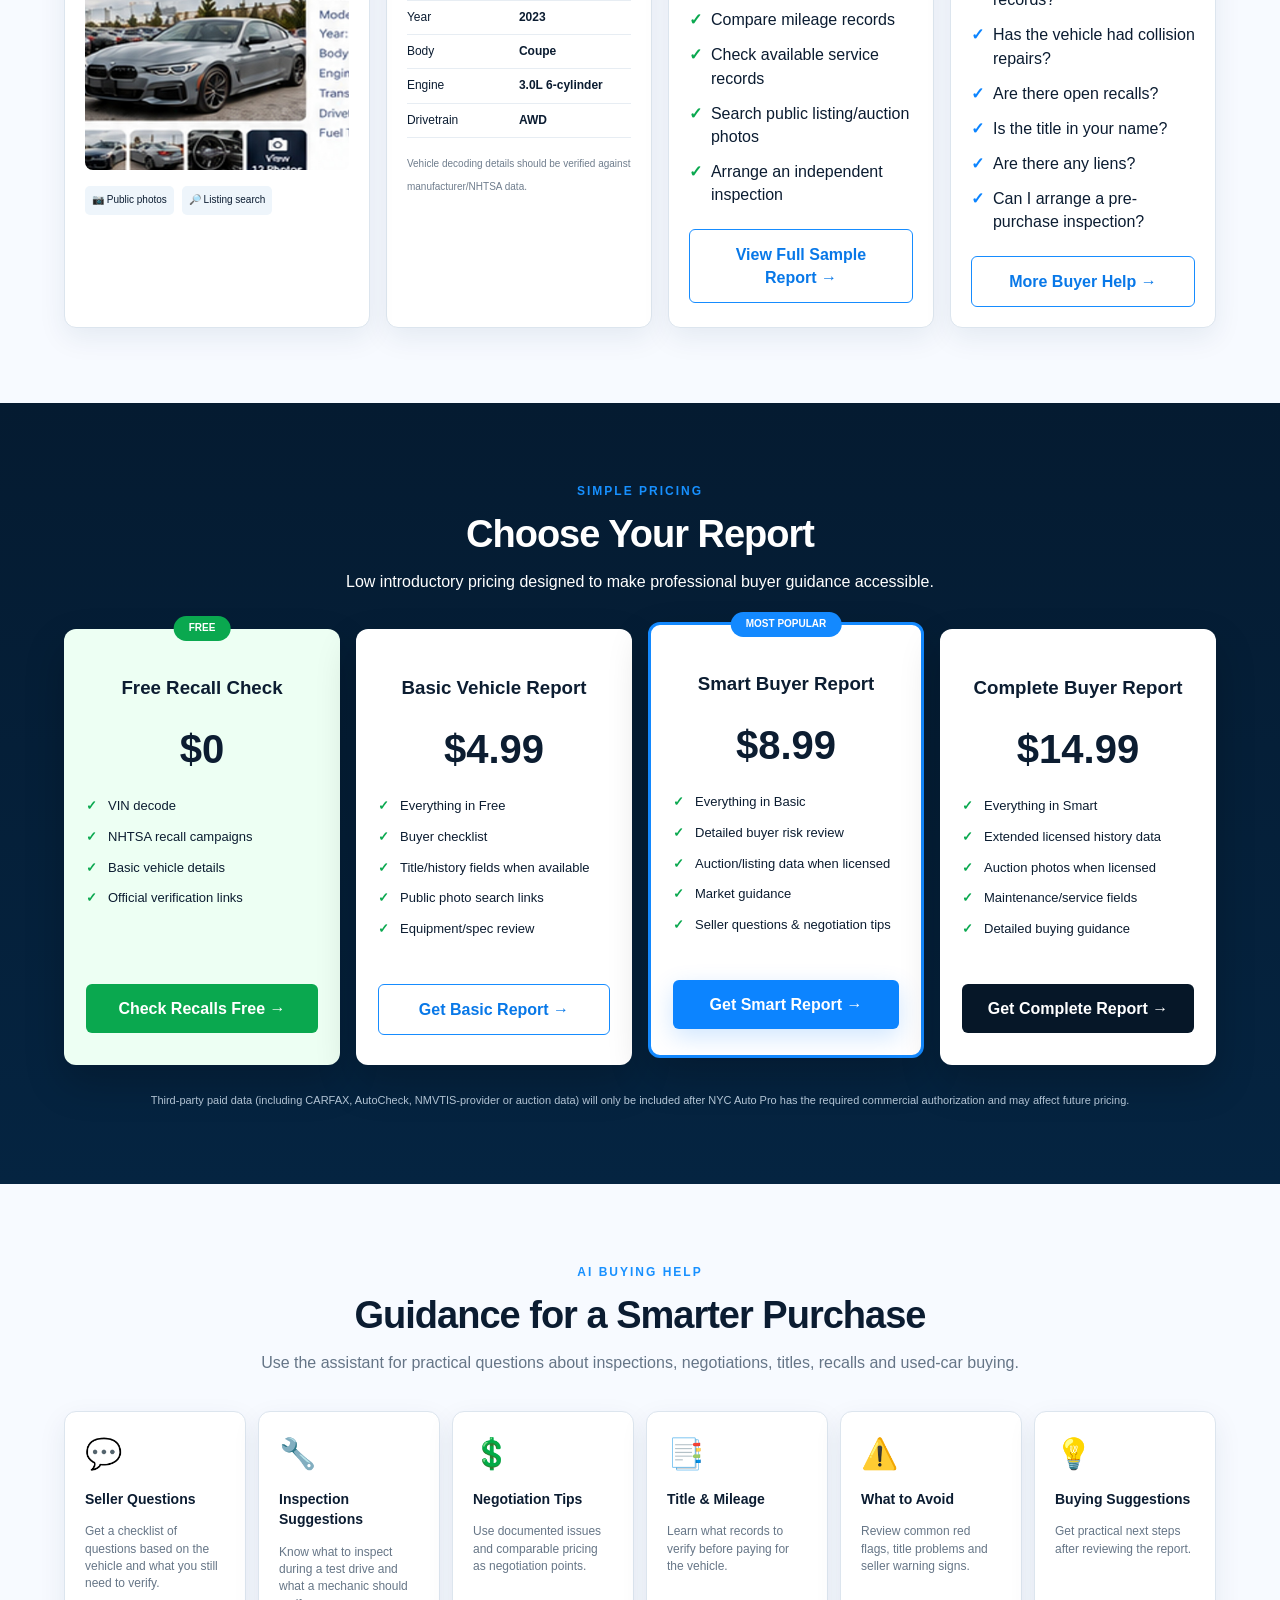
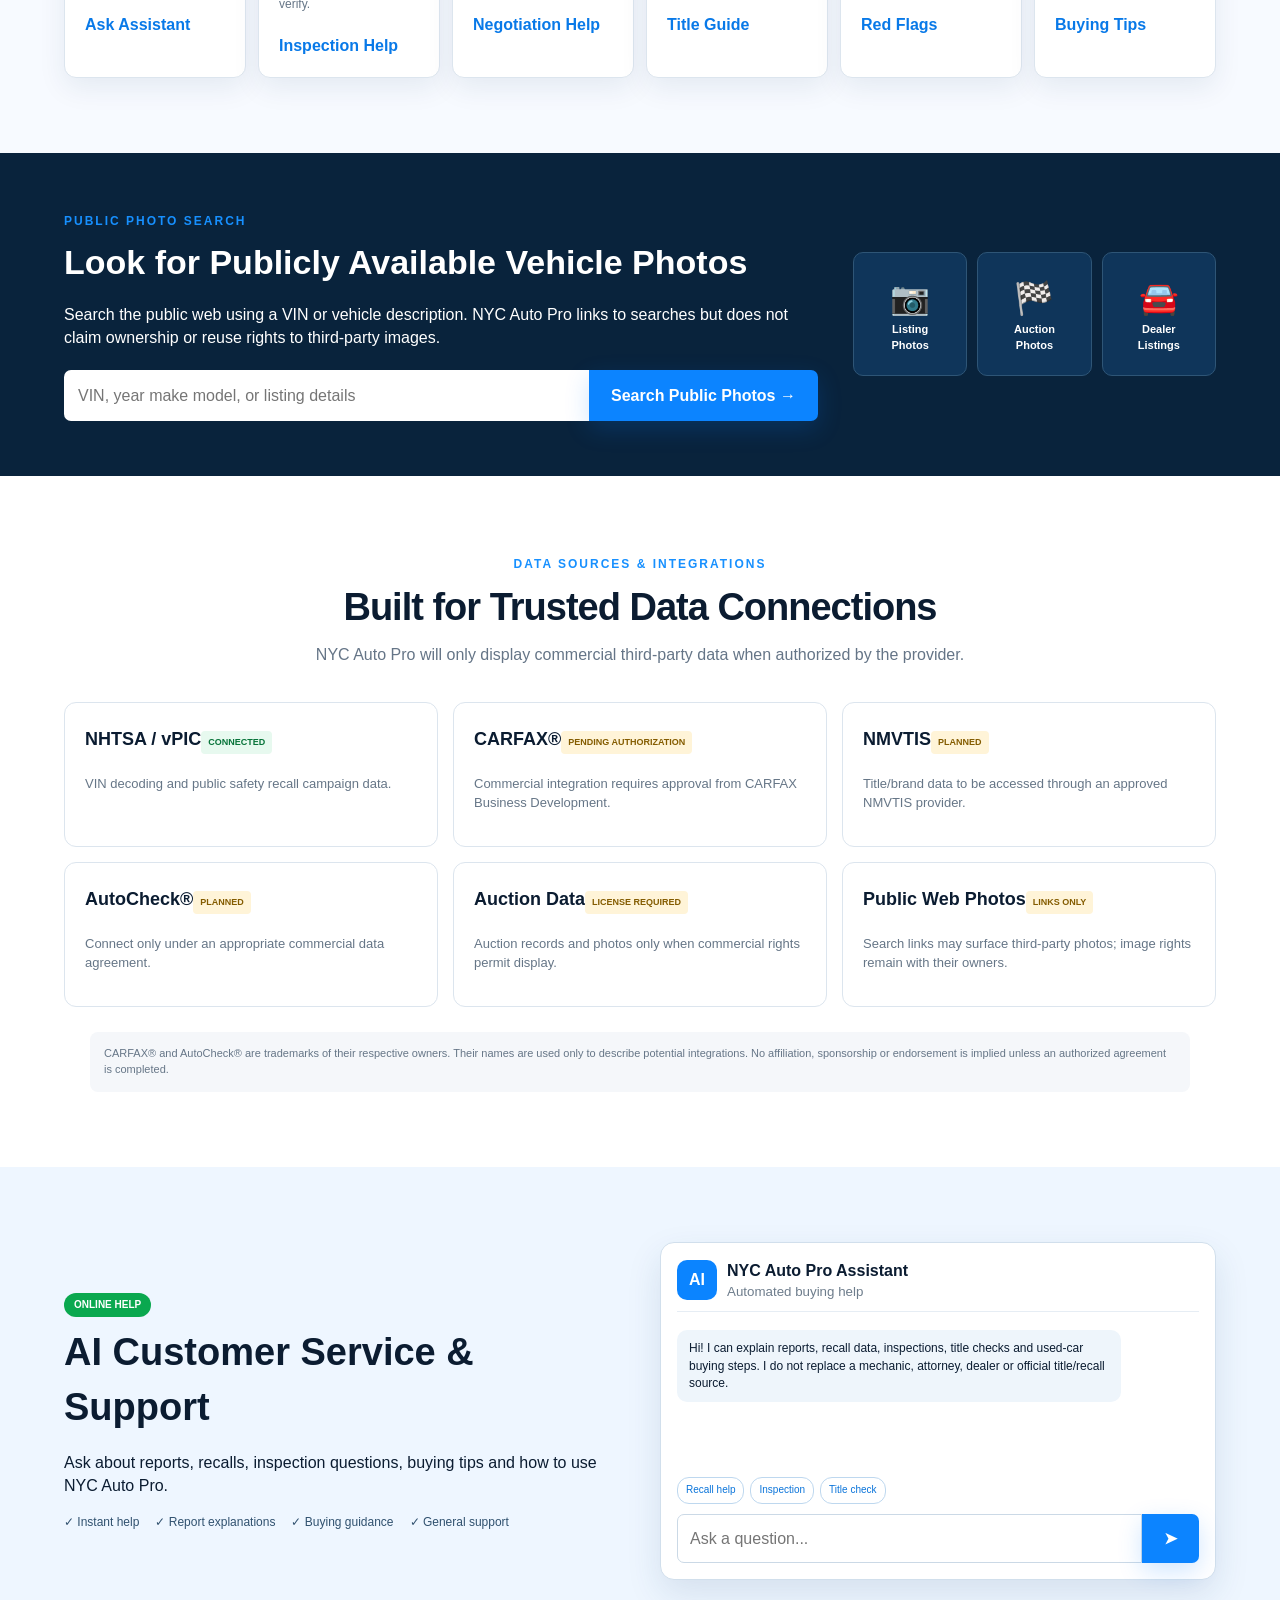
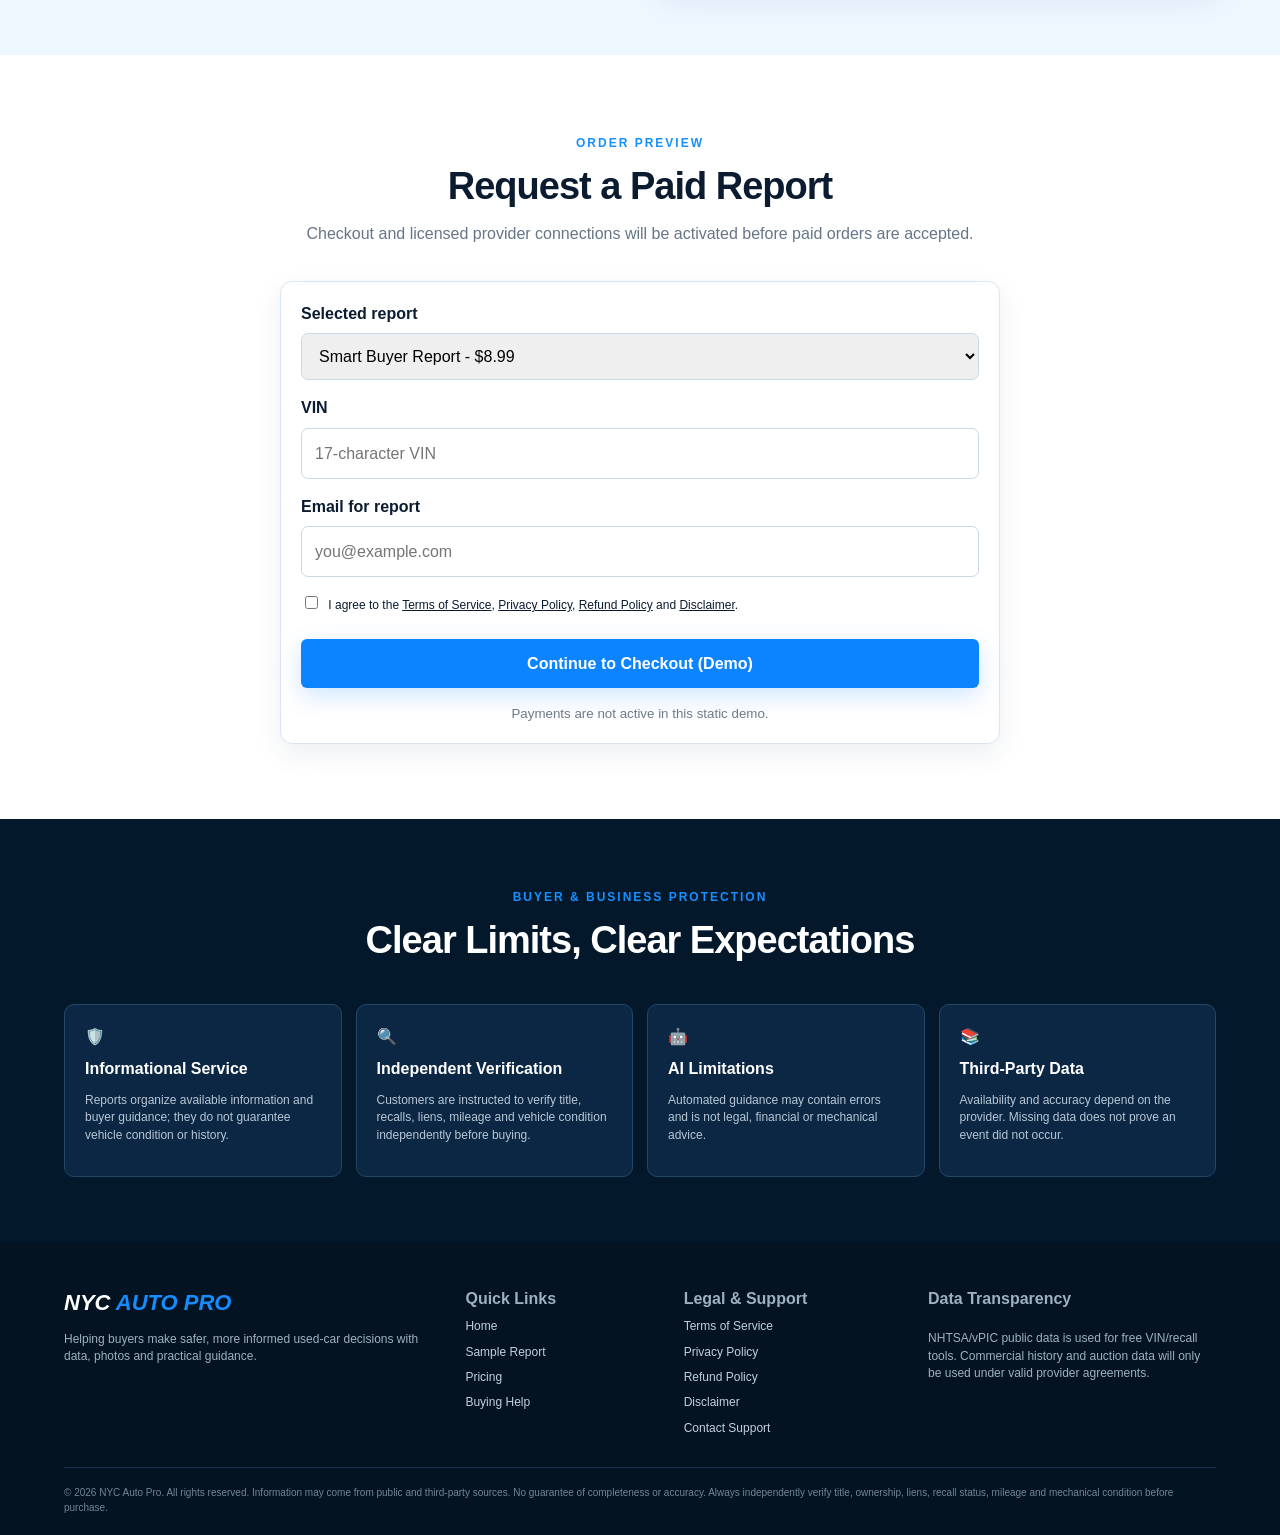
==== commit 25e5b36d: "Add files via upload" ====
--- a/index.html
+++ b/index.html
@@ -7,13 +7,13 @@
   <meta name="description" content="NYC Auto Pro helps used-car buyers review VIN details, free recall data, public photo searches, vehicle information and buyer guidance.">
   <meta name="referrer" content="strict-origin-when-cross-origin">
   <meta http-equiv="Content-Security-Policy" content="default-src 'self'; img-src 'self' data: https:; style-src 'self' 'unsafe-inline'; script-src 'self'; connect-src 'self' https://vpic.nhtsa.dot.gov https://api.nhtsa.gov; base-uri 'self'; form-action 'self'; frame-ancestors 'none';">
-  <link rel="icon" href="assets/logo-mark.svg">
+  <link rel="icon" href="logo-mark.svg">
   <link rel="stylesheet" href="styles.css">
 </head>
 <body>
 <header class="topbar">
   <a class="brand" href="#home" aria-label="NYC Auto Pro home">
-    <img src="assets/logo-mark.svg" alt="">
+    <img src="logo-mark.svg" alt="">
     <span><strong>NYC <b>AUTO PRO</b></strong><small>VEHICLE REPORTS • PHOTOS • MARKET DATA</small></span>
   </a>
   <button class="menu-btn" id="menuBtn" aria-label="Open menu">☰</button>
@@ -45,7 +45,7 @@
       <div class="micro">🔒 No credit card required for the free recall lookup • Results depend on available data</div>
     </div>
     <div class="hero-media">
-      <img src="assets/hero-car.jpg" alt="Used vehicle with New York City skyline">
+      <img src="hero-car.jpg" alt="Used vehicle with New York City skyline">
       <div class="feature-panel">
         <div><i>✓</i><span><b>VIN Data</b><small>Decode key vehicle details</small></span></div>
         <div><i>✓</i><span><b>Free Recall Data</b><small>NHTSA recall campaigns</small></span></div>
@@ -101,7 +101,7 @@
       <div class="sample-tag">DEMO REPORT</div>
       <h3>2023 BMW M440i xDrive</h3>
       <p class="vin-text">VIN: WBA13AR0XPCM17068</p>
-      <img src="assets/sample-car.jpg" alt="Sample BMW vehicle">
+      <img src="sample-car.jpg" alt="Sample BMW vehicle">
       <div class="thumbs"><span>📷 Public photos</span><span>🔎 Listing search</span></div>
     </article>
     <article class="report-card">
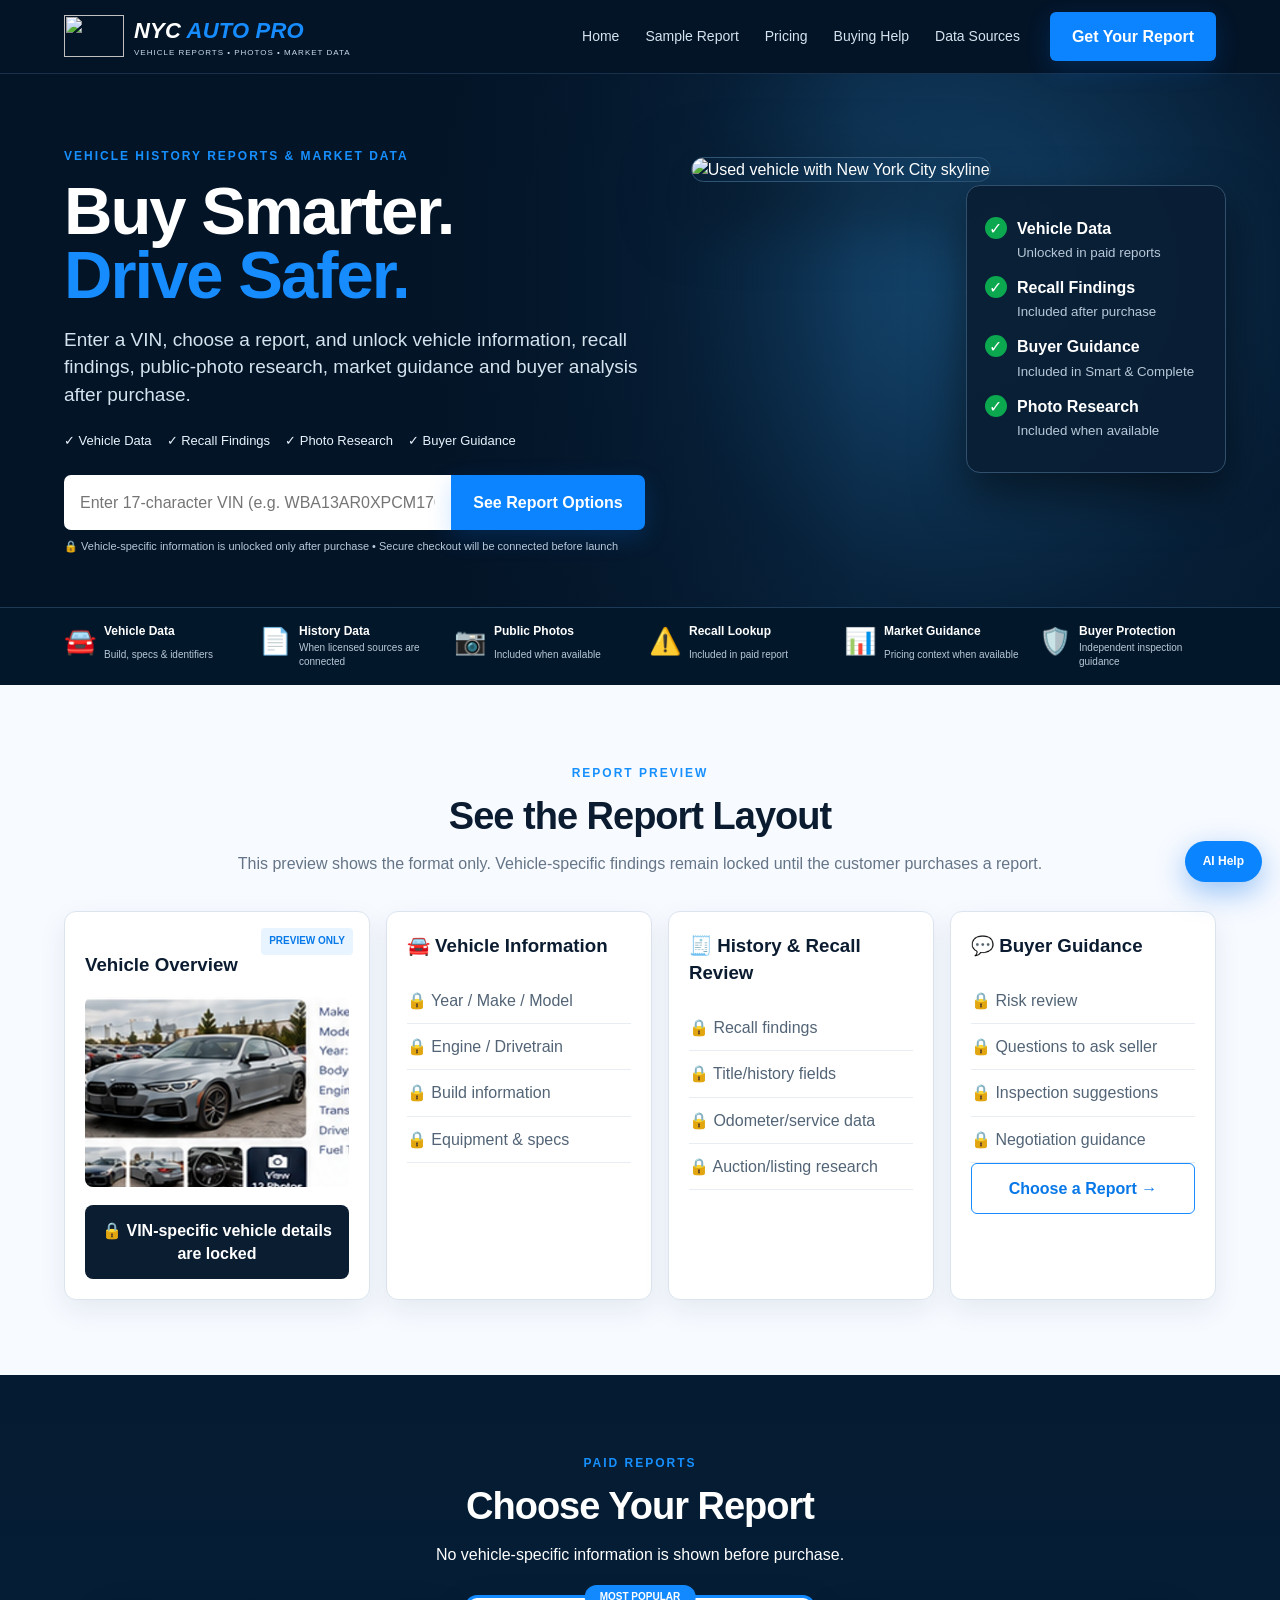
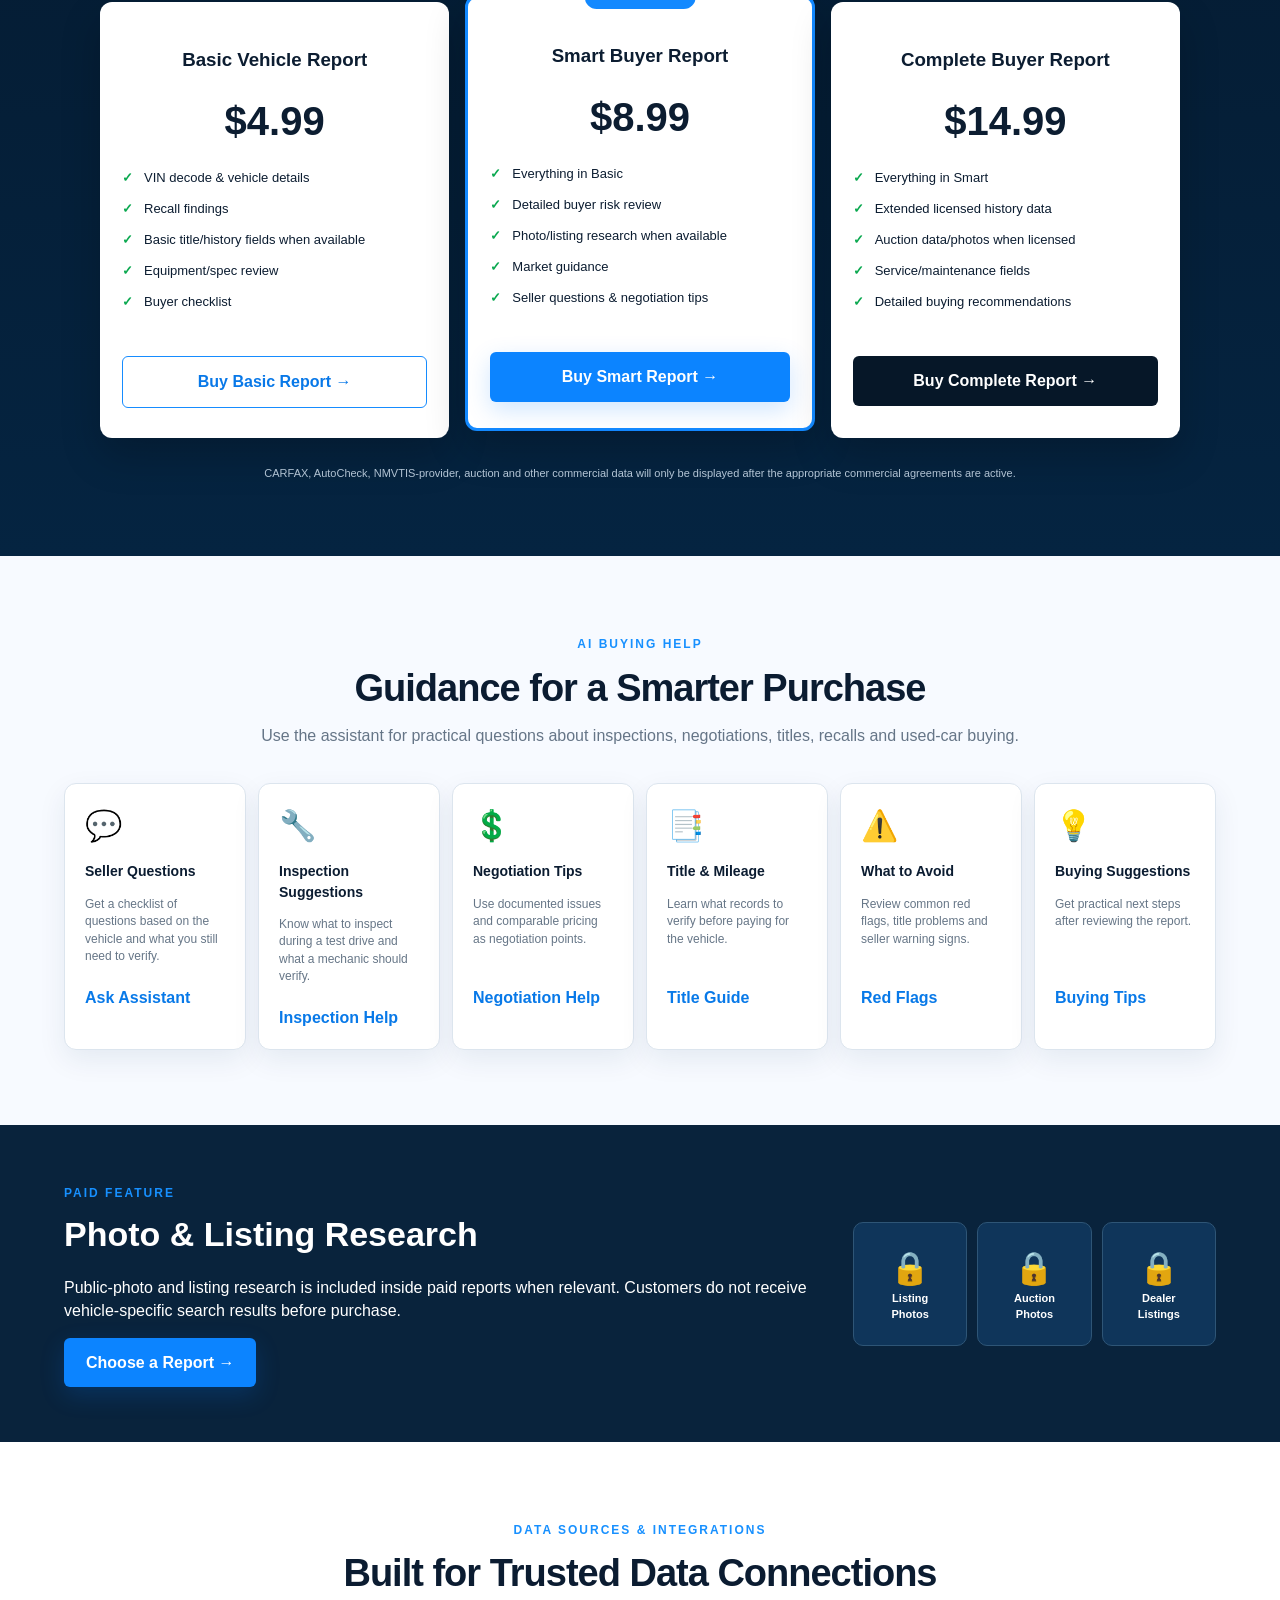
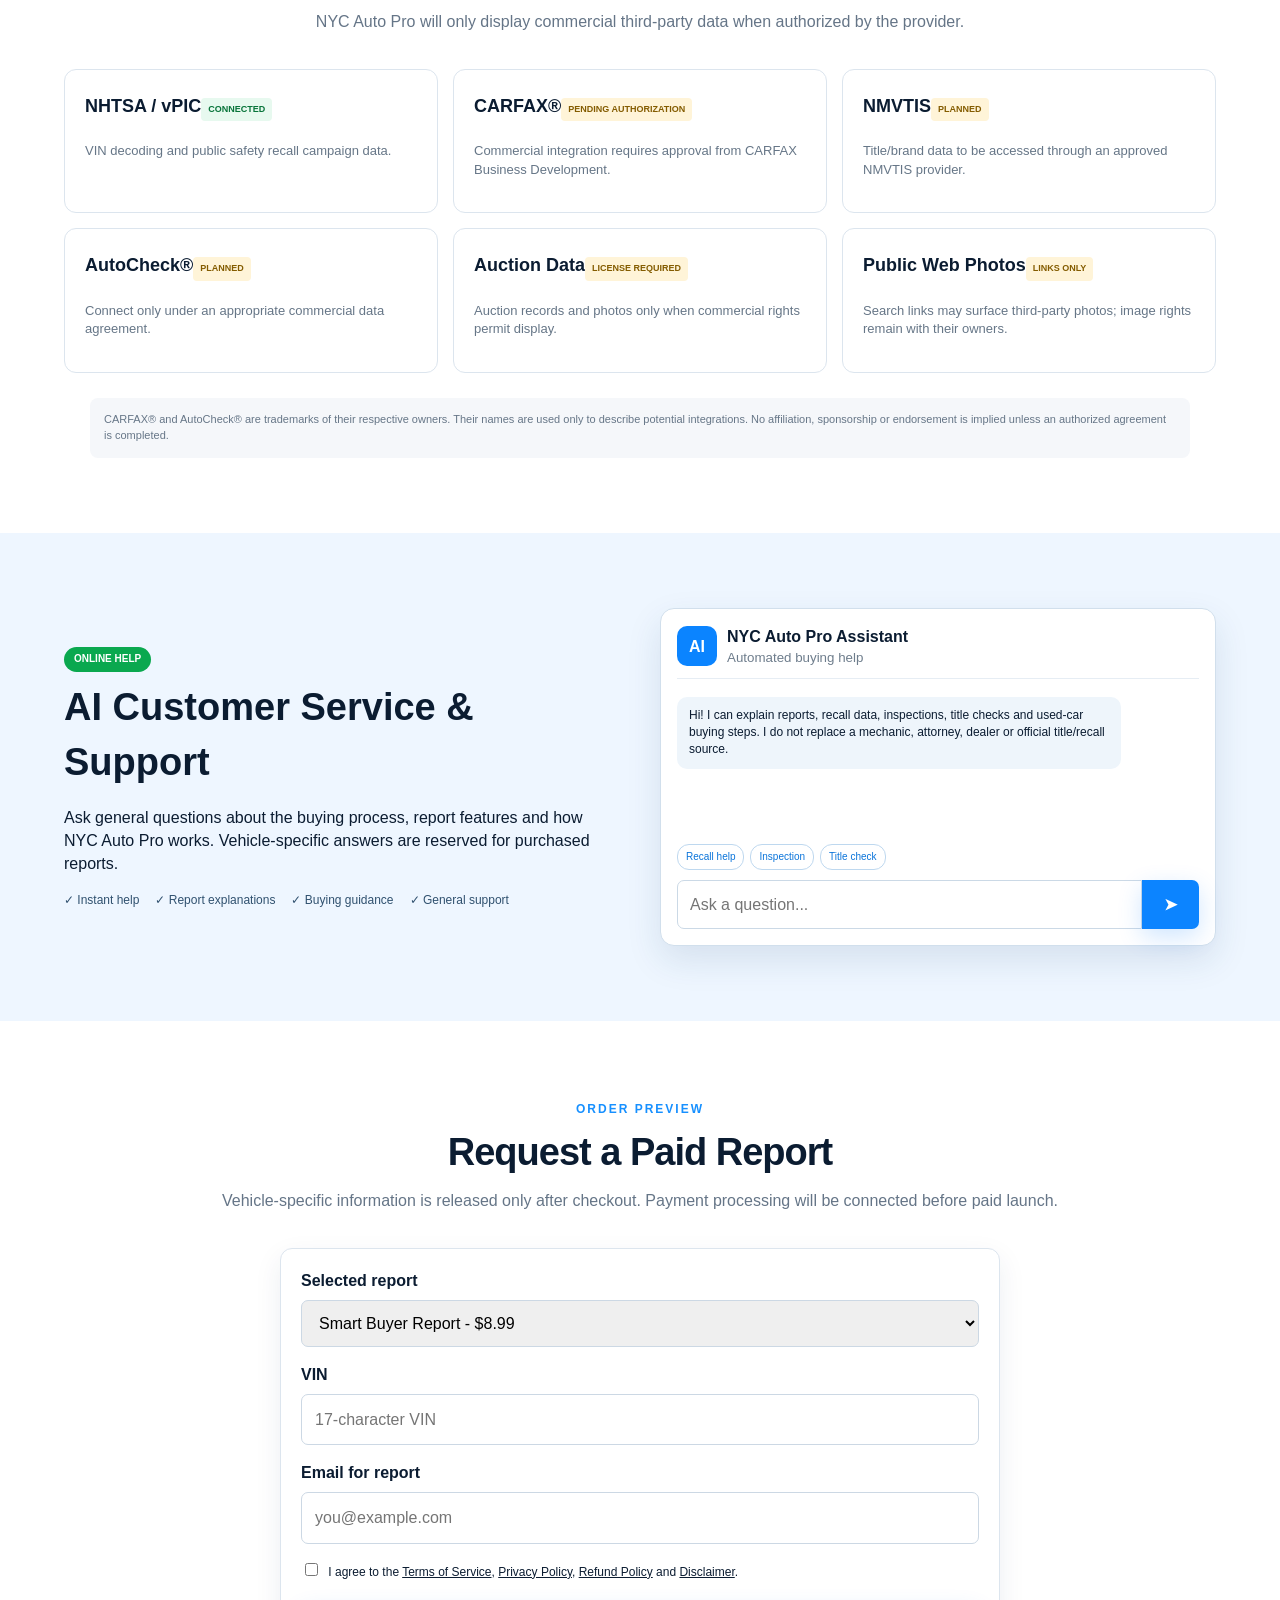
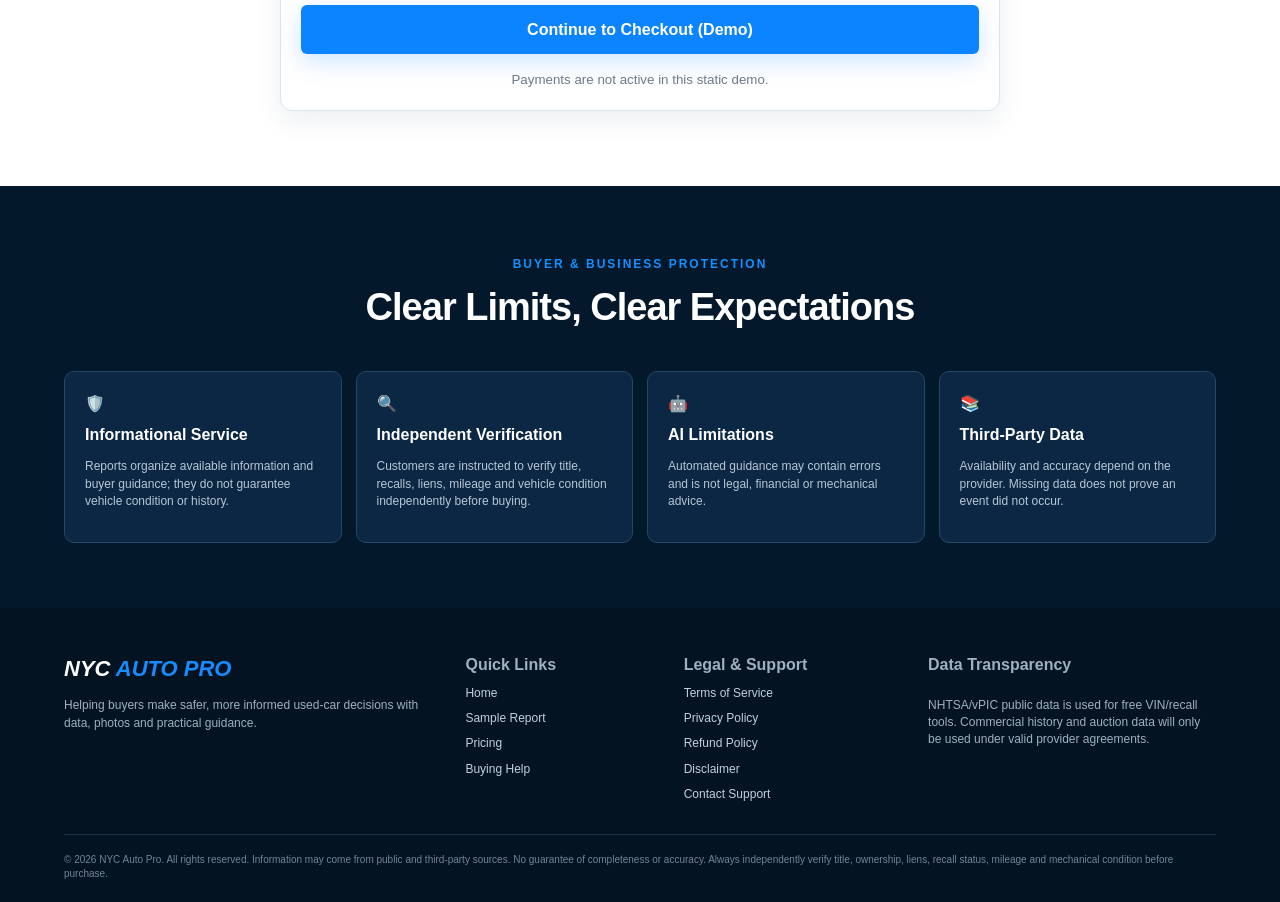
==== commit 38c7322c: "Add files via upload" ====
--- a/index.html
+++ b/index.html
@@ -7,13 +7,13 @@
   <meta name="description" content="NYC Auto Pro helps used-car buyers review VIN details, free recall data, public photo searches, vehicle information and buyer guidance.">
   <meta name="referrer" content="strict-origin-when-cross-origin">
   <meta http-equiv="Content-Security-Policy" content="default-src 'self'; img-src 'self' data: https:; style-src 'self' 'unsafe-inline'; script-src 'self'; connect-src 'self' https://vpic.nhtsa.dot.gov https://api.nhtsa.gov; base-uri 'self'; form-action 'self'; frame-ancestors 'none';">
-  <link rel="icon" href="logo-mark.svg">
+  <link rel="icon" href="assets/logo-mark.svg">
   <link rel="stylesheet" href="styles.css">
 </head>
 <body>
 <header class="topbar">
   <a class="brand" href="#home" aria-label="NYC Auto Pro home">
-    <img src="logo-mark.svg" alt="">
+    <img src="assets/logo-mark.svg" alt="">
     <span><strong>NYC <b>AUTO PRO</b></strong><small>VEHICLE REPORTS • PHOTOS • MARKET DATA</small></span>
   </a>
   <button class="menu-btn" id="menuBtn" aria-label="Open menu">☰</button>
@@ -34,23 +34,23 @@
     <div class="hero-copy">
       <div class="eyebrow">VEHICLE HISTORY REPORTS & MARKET DATA</div>
       <h1>Buy Smarter.<br><span>Drive Safer.</span></h1>
-      <p>Review vehicle details, safety recall campaigns, public photo searches, market information and expert buyer guidance — all in one place before you buy a used car.</p>
+      <p>Enter a VIN, choose a report, and unlock vehicle information, recall findings, public-photo research, market guidance and buyer analysis after purchase.</p>
       <div class="hero-pills">
-        <span>✓ VIN Data</span><span>✓ Free Recall Data</span><span>✓ Public Photo Search</span><span>✓ Buyer Guidance</span>
+        <span>✓ Vehicle Data</span><span>✓ Recall Findings</span><span>✓ Photo Research</span><span>✓ Buyer Guidance</span>
       </div>
       <form class="vin-hero" id="heroVinForm">
         <input id="heroVin" maxlength="17" autocomplete="off" placeholder="Enter 17-character VIN (e.g. WBA13AR0XPCM17068)" aria-label="Vehicle VIN">
-        <button class="primary" type="submit">Check Vehicle</button>
+        <button class="primary" type="submit">See Report Options</button>
       </form>
-      <div class="micro">🔒 No credit card required for the free recall lookup • Results depend on available data</div>
+      <div class="micro">🔒 Vehicle-specific information is unlocked only after purchase • Secure checkout will be connected before launch</div>
     </div>
     <div class="hero-media">
-      <img src="hero-car.jpg" alt="Used vehicle with New York City skyline">
+      <img src="assets/hero-car.jpg" alt="Used vehicle with New York City skyline">
       <div class="feature-panel">
-        <div><i>✓</i><span><b>VIN Data</b><small>Decode key vehicle details</small></span></div>
-        <div><i>✓</i><span><b>Free Recall Data</b><small>NHTSA recall campaigns</small></span></div>
-        <div><i>✓</i><span><b>Buyer Guidance</b><small>Questions, tips and red flags</small></span></div>
-        <div><i>✓</i><span><b>Public Photos</b><small>Search public web listings</small></span></div>
+        <div><i>✓</i><span><b>Vehicle Data</b><small>Unlocked in paid reports</small></span></div>
+        <div><i>✓</i><span><b>Recall Findings</b><small>Included after purchase</small></span></div>
+        <div><i>✓</i><span><b>Buyer Guidance</b><small>Included in Smart & Complete</small></span></div>
+        <div><i>✓</i><span><b>Photo Research</b><small>Included when available</small></span></div>
       </div>
     </div>
   </div>
@@ -59,112 +59,65 @@
 <section class="icon-strip">
   <div><span>🚘</span><b>Vehicle Data</b><small>Build, specs & identifiers</small></div>
   <div><span>📄</span><b>History Data</b><small>When licensed sources are connected</small></div>
-  <div><span>📷</span><b>Public Photos</b><small>Search listing photos on the public web</small></div>
-  <div><span>⚠️</span><b>Recall Lookup</b><small>NHTSA campaign information</small></div>
+  <div><span>📷</span><b>Public Photos</b><small>Included when available</small></div>
+  <div><span>⚠️</span><b>Recall Lookup</b><small>Included in paid report</small></div>
   <div><span>📊</span><b>Market Guidance</b><small>Pricing context when available</small></div>
   <div><span>🛡️</span><b>Buyer Protection</b><small>Independent inspection guidance</small></div>
 </section>
 
-<section class="recall-section" id="recalls">
-  <div class="section-title light-title">
-    <span>FREE TOOL</span>
-    <h2>Free Recall & VIN Check</h2>
-    <p>Decode the VIN and review NHTSA safety recall campaigns for the decoded year, make and model.</p>
-  </div>
-  <div class="recall-card">
-    <form id="recallForm" class="recall-form">
-      <label>17-character VIN</label>
-      <div class="input-row">
-        <input id="recallVin" maxlength="17" autocomplete="off" placeholder="Enter VIN">
-        <button class="green-btn" type="submit">Check Recalls Free</button>
-      </div>
-      <small>This free tool uses public NHTSA/vPIC data. It does not replace a VIN-specific open-recall confirmation by a dealer or NHTSA's official recall search.</small>
-    </form>
-    <div id="recallResult" class="recall-result">
-      <div class="empty-state">
-        <div class="big-icon">🛡️</div>
-        <b>Enter a VIN to begin</b>
-        <p>Vehicle details and matching recall campaigns will appear here.</p>
-      </div>
-    </div>
-  </div>
-</section>
-
 <section class="sample-section" id="sample">
   <div class="section-title">
-    <span>SAMPLE REPORT</span>
-    <h2>See What You Get</h2>
-    <p>This demo shows the layout and type of information a report can include. Unverified sample fields are clearly labeled.</p>
+    <span>REPORT PREVIEW</span>
+    <h2>See the Report Layout</h2>
+    <p>This preview shows the format only. Vehicle-specific findings remain locked until the customer purchases a report.</p>
   </div>
   <div class="sample-grid">
     <article class="vehicle-card">
-      <div class="sample-tag">DEMO REPORT</div>
-      <h3>2023 BMW M440i xDrive</h3>
-      <p class="vin-text">VIN: WBA13AR0XPCM17068</p>
-      <img src="sample-car.jpg" alt="Sample BMW vehicle">
-      <div class="thumbs"><span>📷 Public photos</span><span>🔎 Listing search</span></div>
+      <div class="sample-tag">PREVIEW ONLY</div>
+      <h3>Vehicle Overview</h3>
+      <img src="sample-car.jpg" alt="Illustrative vehicle">
+      <div class="locked-box">🔒 VIN-specific vehicle details are locked</div>
     </article>
     <article class="report-card">
       <h3>🚘 Vehicle Information</h3>
-      <dl><dt>Make</dt><dd>BMW</dd><dt>Model</dt><dd>M440i xDrive</dd><dt>Year</dt><dd>2023</dd><dt>Body</dt><dd>Coupe</dd><dt>Engine</dt><dd>3.0L 6-cylinder</dd><dt>Drivetrain</dt><dd>AWD</dd></dl>
-      <small>Vehicle decoding details should be verified against manufacturer/NHTSA data.</small>
+      <div class="locked-list"><p>🔒 Year / Make / Model</p><p>🔒 Engine / Drivetrain</p><p>🔒 Build information</p><p>🔒 Equipment & specs</p></div>
     </article>
     <article class="report-card">
-      <h3>🧾 Buyer Review</h3>
-      <ul class="checklist">
-        <li>Verify title and lien status</li>
-        <li>Review recall campaigns</li>
-        <li>Compare mileage records</li>
-        <li>Check available service records</li>
-        <li>Search public listing/auction photos</li>
-        <li>Arrange an independent inspection</li>
-      </ul>
-      <a class="secondary full" href="sample-report.html">View Full Sample Report →</a>
+      <h3>🧾 History & Recall Review</h3>
+      <div class="locked-list"><p>🔒 Recall findings</p><p>🔒 Title/history fields</p><p>🔒 Odometer/service data</p><p>🔒 Auction/listing research</p></div>
     </article>
     <article class="report-card">
-      <h3>💬 Questions to Ask Seller</h3>
-      <ul class="blue-list">
-        <li>Can you show maintenance records?</li>
-        <li>Has the vehicle had collision repairs?</li>
-        <li>Are there open recalls?</li>
-        <li>Is the title in your name?</li>
-        <li>Are there any liens?</li>
-        <li>Can I arrange a pre-purchase inspection?</li>
-      </ul>
-      <a class="secondary full" href="#buyer-help">More Buyer Help →</a>
+      <h3>💬 Buyer Guidance</h3>
+      <div class="locked-list"><p>🔒 Risk review</p><p>🔒 Questions to ask seller</p><p>🔒 Inspection suggestions</p><p>🔒 Negotiation guidance</p></div>
+      <a class="secondary full" href="#pricing">Choose a Report →</a>
     </article>
   </div>
 </section>
 
 <section class="pricing" id="pricing">
   <div class="section-title dark-title">
-    <span>SIMPLE PRICING</span>
+    <span>PAID REPORTS</span>
     <h2>Choose Your Report</h2>
-    <p>Low introductory pricing designed to make professional buyer guidance accessible.</p>
-  </div>
-  <div class="price-grid">
-    <article class="price-card free">
-      <div class="ribbon green">FREE</div><h3>Free Recall Check</h3><strong>$0</strong>
-      <ul><li>VIN decode</li><li>NHTSA recall campaigns</li><li>Basic vehicle details</li><li>Official verification links</li></ul>
-      <a href="#recalls" class="green-btn full">Check Recalls Free →</a>
-    </article>
+    <p>No vehicle-specific information is shown before purchase.</p>
+  </div>
+  <div class="price-grid paid-three">
     <article class="price-card">
       <h3>Basic Vehicle Report</h3><strong>$4.99</strong>
-      <ul><li>Everything in Free</li><li>Buyer checklist</li><li>Title/history fields when available</li><li>Public photo search links</li><li>Equipment/spec review</li></ul>
-      <button class="secondary full order-btn" data-plan="Basic Vehicle Report - $4.99">Get Basic Report →</button>
+      <ul><li>VIN decode & vehicle details</li><li>Recall findings</li><li>Basic title/history fields when available</li><li>Equipment/spec review</li><li>Buyer checklist</li></ul>
+      <button class="secondary full order-btn" data-plan="Basic Vehicle Report - $4.99">Buy Basic Report →</button>
     </article>
     <article class="price-card featured">
       <div class="ribbon">MOST POPULAR</div><h3>Smart Buyer Report</h3><strong>$8.99</strong>
-      <ul><li>Everything in Basic</li><li>Detailed buyer risk review</li><li>Auction/listing data when licensed</li><li>Market guidance</li><li>Seller questions & negotiation tips</li></ul>
-      <button class="primary full order-btn" data-plan="Smart Buyer Report - $8.99">Get Smart Report →</button>
+      <ul><li>Everything in Basic</li><li>Detailed buyer risk review</li><li>Photo/listing research when available</li><li>Market guidance</li><li>Seller questions & negotiation tips</li></ul>
+      <button class="primary full order-btn" data-plan="Smart Buyer Report - $8.99">Buy Smart Report →</button>
     </article>
     <article class="price-card">
       <h3>Complete Buyer Report</h3><strong>$14.99</strong>
-      <ul><li>Everything in Smart</li><li>Extended licensed history data</li><li>Auction photos when licensed</li><li>Maintenance/service fields</li><li>Detailed buying guidance</li></ul>
-      <button class="dark-btn full order-btn" data-plan="Complete Buyer Report - $14.99">Get Complete Report →</button>
-    </article>
-  </div>
-  <p class="pricing-note">Third-party paid data (including CARFAX, AutoCheck, NMVTIS-provider or auction data) will only be included after NYC Auto Pro has the required commercial authorization and may affect future pricing.</p>
+      <ul><li>Everything in Smart</li><li>Extended licensed history data</li><li>Auction data/photos when licensed</li><li>Service/maintenance fields</li><li>Detailed buying recommendations</li></ul>
+      <button class="dark-btn full order-btn" data-plan="Complete Buyer Report - $14.99">Buy Complete Report →</button>
+    </article>
+  </div>
+  <p class="pricing-note">CARFAX, AutoCheck, NMVTIS-provider, auction and other commercial data will only be displayed after the appropriate commercial agreements are active.</p>
 </section>
 
 <section class="buyer-help" id="buyer-help">
@@ -184,15 +137,12 @@
 
 <section class="photo-section">
   <div class="photo-copy">
-    <span class="section-kicker">PUBLIC PHOTO SEARCH</span>
-    <h2>Look for Publicly Available Vehicle Photos</h2>
-    <p>Search the public web using a VIN or vehicle description. NYC Auto Pro links to searches but does not claim ownership or reuse rights to third-party images.</p>
-    <form id="photoForm" class="photo-form">
-      <input id="photoQuery" placeholder="VIN, year make model, or listing details">
-      <button class="primary" type="submit">Search Public Photos →</button>
-    </form>
-  </div>
-  <div class="photo-tiles"><div>📷<b>Listing Photos</b></div><div>🏁<b>Auction Photos</b></div><div>🚘<b>Dealer Listings</b></div></div>
+    <span class="section-kicker">PAID FEATURE</span>
+    <h2>Photo & Listing Research</h2>
+    <p>Public-photo and listing research is included inside paid reports when relevant. Customers do not receive vehicle-specific search results before purchase.</p>
+    <a class="primary" href="#pricing">Choose a Report →</a>
+  </div>
+  <div class="photo-tiles"><div>🔒<b>Listing Photos</b></div><div>🔒<b>Auction Photos</b></div><div>🔒<b>Dealer Listings</b></div></div>
 </section>
 
 <section class="sources" id="sources">
@@ -212,7 +162,7 @@
 </section>
 
 <section class="assistant-section">
-  <div class="assistant-copy"><div class="online">ONLINE HELP</div><h2>AI Customer Service & Support</h2><p>Ask about reports, recalls, inspection questions, buying tips and how to use NYC Auto Pro.</p><div class="support-points"><span>✓ Instant help</span><span>✓ Report explanations</span><span>✓ Buying guidance</span><span>✓ General support</span></div></div>
+  <div class="assistant-copy"><div class="online">ONLINE HELP</div><h2>AI Customer Service & Support</h2><p>Ask general questions about the buying process, report features and how NYC Auto Pro works. Vehicle-specific answers are reserved for purchased reports.</p><div class="support-points"><span>✓ Instant help</span><span>✓ Report explanations</span><span>✓ Buying guidance</span><span>✓ General support</span></div></div>
   <div class="chat-demo" id="chatBox">
     <div class="chat-head"><span class="ai-badge">AI</span><div><b>NYC Auto Pro Assistant</b><small>Automated buying help</small></div></div>
     <div class="messages" id="messages"><div class="bot-msg">Hi! I can explain reports, recall data, inspections, title checks and used-car buying steps. I do not replace a mechanic, attorney, dealer or official title/recall source.</div></div>
@@ -224,7 +174,7 @@
 <section class="order-section" id="order">
   <div class="section-title">
     <span>ORDER PREVIEW</span><h2>Request a Paid Report</h2>
-    <p>Checkout and licensed provider connections will be activated before paid orders are accepted.</p>
+    <p>Vehicle-specific information is released only after checkout. Payment processing will be connected before paid launch.</p>
   </div>
   <form class="order-form" id="orderForm">
     <div><label>Selected report</label><select id="orderPlan"><option>Basic Vehicle Report - $4.99</option><option selected>Smart Buyer Report - $8.99</option><option>Complete Buyer Report - $14.99</option></select></div>
--- a/styles.css
+++ b/styles.css
@@ -1 +1,5 @@
-*{box-sizing:border-box}html{scroll-behavior:smooth}body{margin:0;font-family:Inter,Arial,Helvetica,sans-serif;background:#f4f8fc;color:#0b1c31;line-height:1.45}a{color:inherit}button,input,select{font:inherit}button{cursor:pointer}.topbar{height:74px;background:#031427;color:white;display:flex;align-items:center;padding:0 max(24px,5vw);gap:30px;position:sticky;top:0;z-index:30;border-bottom:1px solid #17314d}.brand{display:flex;align-items:center;text-decoration:none;min-width:280px}.brand img{width:60px;height:42px;margin-right:10px}.brand strong{font-size:22px;font-style:italic;letter-spacing:.2px}.brand b,.footer-brand span{color:#168cff}.brand small{display:block;font-size:8px;letter-spacing:1px;color:#c9d9e8}.topbar nav{display:flex;gap:26px;margin-left:auto}.topbar nav a{text-decoration:none;font-size:14px;color:#d6e3ef}.topbar nav a:hover{color:white}.primary,.secondary,.dark-btn,.green-btn{border:0;border-radius:6px;padding:13px 22px;font-weight:800;text-decoration:none;display:inline-block;text-align:center}.primary{background:#0c84ff;color:white;box-shadow:0 8px 24px #0078ff30}.secondary{background:white;color:#0878e8;border:1px solid #168cff}.dark-btn{background:#061728;color:#fff}.green-btn{background:#0aa84f;color:white}.full{width:100%}.menu-btn{display:none;margin-left:auto;background:transparent;color:white;border:0;font-size:24px}.hero{position:relative;overflow:hidden;background:#05172a;color:#fff}.hero-bg{position:absolute;inset:0;background:radial-gradient(circle at 78% 38%,#174d78 0,#08233d 32%,#051526 68%,#03101e 100%)}.hero-bg:after{content:"";position:absolute;inset:0;background:linear-gradient(90deg,#031427 0%,#031427e8 36%,transparent 67%,#03142766 100%)}.hero-wrap{position:relative;z-index:2;max-width:1420px;margin:auto;padding:74px 5vw 52px;display:grid;grid-template-columns:1.05fr .95fr;gap:46px;align-items:center}.eyebrow,.section-title>span,.section-kicker{font-size:12px;letter-spacing:2px;font-weight:900;color:#1790ff}.hero h1{font-size:67px;line-height:.95;margin:14px 0 18px;letter-spacing:-2px}.hero h1 span{color:#168cff}.hero-copy>p{font-size:19px;max-width:720px;color:#d5e3ef}.hero-pills{display:flex;gap:15px;flex-wrap:wrap;margin:24px 0;color:#e8f3fc;font-size:13px}.vin-hero{display:flex;max-width:720px}.vin-hero input{flex:1;padding:16px;border:0;border-radius:7px 0 0 7px}.vin-hero button{border-radius:0 7px 7px 0;min-width:160px}.micro{font-size:11px;margin-top:9px;color:#b7c9da}.hero-media{position:relative;min-height:390px}.hero-media>img{width:100%;height:390px;object-fit:cover;border-radius:16px;box-shadow:0 25px 70px #0009;border:1px solid #2f5576}.feature-panel{position:absolute;right:-10px;top:28px;width:260px;background:#091e34eb;padding:18px;border:1px solid #31506d;border-radius:14px;box-shadow:0 20px 50px #0008}.feature-panel>div{display:flex;gap:10px;align-items:start;margin:13px 0}.feature-panel i{display:grid;place-items:center;min-width:22px;height:22px;border-radius:50%;font-style:normal;background:#0ba84f}.feature-panel b{display:block}.feature-panel small{color:#b7c8d8}.icon-strip{background:#03172a;color:white;display:grid;grid-template-columns:repeat(6,1fr);padding:15px 5vw;gap:18px;border-top:1px solid #1d3b56}.icon-strip>div{display:grid;grid-template-columns:auto 1fr;column-gap:8px}.icon-strip span{grid-row:1/3;font-size:26px}.icon-strip b{font-size:12px}.icon-strip small{font-size:10px;color:#b8c8d7}.section-title{text-align:center;max-width:850px;margin:0 auto 36px}.section-title h2{font-size:38px;margin:6px 0 8px;letter-spacing:-1px}.section-title p{color:#657587;margin:0}.dark-title h2,.dark-title p{color:white}.light-title h2,.light-title p{color:white}.recall-section{padding:70px 5vw;background:linear-gradient(135deg,#0a7ff0,#064f9c);color:white}.recall-card{max-width:1180px;margin:auto;background:#fff;color:#0b1c31;border-radius:16px;padding:28px;display:grid;grid-template-columns:1fr 1fr;gap:28px;box-shadow:0 20px 60px #003a7766}.recall-form label,.order-form label{display:block;font-weight:800;margin-bottom:8px}.input-row{display:flex}.input-row input{flex:1;padding:15px;border:1px solid #cfdae6;border-radius:7px 0 0 7px}.input-row button{border-radius:0 7px 7px 0}.recall-form small{display:block;margin-top:10px;color:#68788b}.recall-result{background:#f3f7fb;border-radius:12px;padding:20px;min-height:180px}.empty-state{text-align:center;color:#6d7b8b;padding:15px}.big-icon{font-size:40px}.vehicle-result h3{margin-top:0}.result-grid{display:grid;grid-template-columns:repeat(2,1fr);gap:8px;font-size:13px}.result-grid div{background:white;padding:10px;border-radius:7px}.recall-list{margin-top:12px}.recall-item{background:white;border-left:4px solid #ff9d00;padding:12px;margin:8px 0;border-radius:7px}.recall-item b{display:block}.recall-item small{color:#667687}.sample-section,.buyer-help,.sources,.assistant-section,.order-section{padding:75px 5vw;background:#f7faff}.sample-grid{max-width:1320px;margin:auto;display:grid;grid-template-columns:1.15fr 1fr 1fr 1fr;gap:16px}.vehicle-card,.report-card,.help-grid article,.source-grid article,.order-form{background:white;border:1px solid #dce5ee;border-radius:12px;padding:20px;box-shadow:0 10px 28px #0f365714}.vehicle-card{position:relative}.vehicle-card img{width:100%;height:190px;object-fit:cover;border-radius:8px}.sample-tag{position:absolute;right:16px;top:16px;background:#e8f4ff;color:#0879e8;font-size:10px;font-weight:900;padding:6px 8px;border-radius:4px}.vin-text{font-size:12px;color:#657587}.thumbs{display:flex;gap:8px;margin-top:10px}.thumbs span{background:#eef5fb;padding:7px;font-size:10px;border-radius:5px}.report-card h3{margin-top:0}.report-card dl{display:grid;grid-template-columns:1fr 1fr;font-size:12px}.report-card dt,.report-card dd{padding:8px 0;border-bottom:1px solid #e7edf3;margin:0}.report-card dd{font-weight:800}.report-card small{font-size:10px;color:#6f7d8d}.checklist,.blue-list,.price-card ul{padding:0;list-style:none}.checklist li,.blue-list li,.price-card li{position:relative;padding:6px 0 6px 22px}.checklist li:before,.price-card li:before{content:"✓";position:absolute;left:0;color:#0aa84f;font-weight:900}.blue-list li:before{content:"✓";position:absolute;left:0;color:#0b84ff;font-weight:900}.pricing{padding:75px 5vw;background:linear-gradient(180deg,#051b31,#052441);color:white}.price-grid{max-width:1320px;margin:auto;display:grid;grid-template-columns:repeat(4,1fr);gap:16px}.price-card{position:relative;background:white;color:#0c1d31;padding:26px 22px;border-radius:12px;box-shadow:0 18px 40px #0003}.price-card h3{text-align:center}.price-card strong{display:block;text-align:center;font-size:40px}.price-card ul{min-height:180px;font-size:13px}.price-card.featured{border:3px solid #1389ff;transform:translateY(-7px)}.price-card.free{background:#edfff3}.ribbon{position:absolute;top:-13px;left:50%;transform:translateX(-50%);background:#1389ff;color:white;padding:5px 15px;border-radius:20px;font-size:10px;font-weight:900}.ribbon.green{background:#0aa84f}.pricing-note{max-width:1000px;margin:28px auto 0;text-align:center;color:#b8cadb;font-size:11px}.help-grid{max-width:1320px;margin:auto;display:grid;grid-template-columns:repeat(6,1fr);gap:12px}.help-grid article span{font-size:30px}.help-grid h3{font-size:14px}.help-grid p{font-size:12px;color:#667687;min-height:78px}.help-grid button{background:none;border:0;color:#0879e8;font-weight:800;padding:0;text-align:left}.photo-section{padding:55px 5vw;background:#09233c;color:white;display:grid;grid-template-columns:1.35fr .65fr;gap:35px;align-items:center}.photo-copy{max-width:820px}.photo-copy h2{font-size:34px;margin:7px 0}.photo-form{display:flex;margin-top:20px}.photo-form input{flex:1;padding:14px;border:0;border-radius:7px 0 0 7px}.photo-form button{border-radius:0 7px 7px 0}.photo-tiles{display:grid;grid-template-columns:repeat(3,1fr);gap:10px}.photo-tiles div{background:#0f355a;border:1px solid #2e5576;padding:22px;text-align:center;border-radius:10px}.photo-tiles div:first-line{font-size:32px}.photo-tiles b{display:block;font-size:11px}.sources{background:white}.source-grid{max-width:1200px;margin:auto;display:grid;grid-template-columns:repeat(3,1fr);gap:15px}.source-grid article{box-shadow:none}.source-grid article b{font-size:18px}.source-grid article span{display:inline-block;margin:8px 0;background:#fff4d8;color:#845c00;font-size:9px;font-weight:900;padding:5px 7px;border-radius:4px}.source-grid article.connected span{background:#e7f9ef;color:#08743a}.source-grid p{color:#667687;font-size:13px}.trademark-note{max-width:1100px;margin:25px auto 0;background:#f5f7fa;padding:14px;border-radius:8px;font-size:11px;color:#667687}.assistant-section{display:grid;grid-template-columns:1fr 1fr;gap:40px;align-items:center;background:#eef6ff}.assistant-copy h2{font-size:38px;margin:8px 0}.online{display:inline-block;background:#0aa84f;color:white;border-radius:15px;font-size:10px;font-weight:900;padding:5px 10px}.support-points{display:flex;gap:16px;flex-wrap:wrap;font-size:12px;color:#30516f}.chat-demo{background:white;border:1px solid #d1dfec;border-radius:14px;padding:16px;box-shadow:0 14px 35px #17476f1e}.chat-head{display:flex;align-items:center;gap:10px;border-bottom:1px solid #e6edf4;padding-bottom:10px}.ai-badge{display:grid;place-items:center;width:40px;height:40px;border-radius:10px;background:#0b84ff;color:white;font-weight:900}.chat-head small{display:block;color:#6e7d8c}.messages{height:165px;overflow:auto;padding:12px 0}.bot-msg,.user-msg{max-width:85%;padding:10px 12px;border-radius:10px;margin:6px 0;font-size:12px}.bot-msg{background:#eef5fb}.user-msg{background:#0b84ff;color:white;margin-left:auto}.quick{display:flex;gap:6px;flex-wrap:wrap}.quick button{font-size:10px;border:1px solid #bed8ef;background:white;border-radius:12px;padding:5px 8px;color:#0a74da}.chat-demo form{display:flex;margin-top:10px}.chat-demo form input{flex:1;padding:12px;border:1px solid #cbd9e6;border-radius:7px 0 0 7px}.chat-demo form button{border-radius:0 7px 7px 0}.order-section{background:white}.order-form{max-width:720px;margin:auto;display:grid;gap:16px}.order-form input,.order-form select{width:100%;padding:13px;border:1px solid #ccd8e4;border-radius:7px}.agree{font-size:12px;font-weight:400!important}.agree input{width:auto;margin-right:7px}.order-form small{color:#6c7a89;text-align:center}.protection{padding:65px 5vw;background:#04182c;color:white}.protection-grid{max-width:1200px;margin:auto;display:grid;grid-template-columns:repeat(4,1fr);gap:14px}.protection-grid div{background:#0b2743;border:1px solid #234867;padding:20px;border-radius:10px}.protection-grid b{display:block;margin:8px 0}.protection-grid p{color:#b7c7d6;font-size:12px}.floating-help{position:fixed;right:18px;bottom:18px;background:#0b84ff;color:white;padding:12px 18px;border-radius:25px;font-size:12px;font-weight:900;box-shadow:0 10px 30px #006fe866;z-index:20;cursor:pointer}.toast{position:fixed;bottom:80px;left:50%;transform:translateX(-50%);background:#071726;color:#fff;padding:12px 18px;border-radius:8px;opacity:0;pointer-events:none;transition:.2s;z-index:50;font-size:12px}.toast.show{opacity:1}footer{background:#031322;color:#9eb0c1;padding:45px 5vw 20px}.footer-grid{max-width:1250px;margin:auto;display:grid;grid-template-columns:1.4fr .7fr .8fr 1.1fr;gap:35px}.footer-grid>div:not(:first-child){display:flex;flex-direction:column;gap:8px}.footer-grid a{text-decoration:none;color:#c3d0dc;font-size:12px}.footer-grid p{font-size:12px}.footer-brand{font-size:22px;font-weight:900;font-style:italic;color:white}.footer-legal{max-width:1250px;margin:30px auto 0;padding-top:18px;border-top:1px solid #183149;font-size:10px;color:#71869a}.legal-page{max-width:960px;margin:40px auto;padding:0 24px 60px}.legal-page h1{font-size:42px}.legal-page h2{margin-top:32px}.legal-page p,.legal-page li{color:#46596d}.legal-callout{background:#fff4d8;border-left:4px solid #e0a000;padding:14px;margin:20px 0}.legal-top{background:#031427;color:white;padding:18px 5vw}.legal-top a{text-decoration:none}.legal-top span{color:#168cff}.legal-footer{background:#031322;color:#8fa3b6;text-align:center;padding:25px;font-size:11px}@media(max-width:1080px){.topbar nav{display:none}.menu-btn{display:block}.topbar nav.open{display:flex;position:absolute;left:0;right:0;top:74px;background:#06192d;padding:20px;flex-direction:column}.top-cta{display:none}.hero-wrap{grid-template-columns:1fr}.hero-media{max-width:760px}.icon-strip{grid-template-columns:repeat(3,1fr)}.sample-grid{grid-template-columns:repeat(2,1fr)}.price-grid{grid-template-columns:repeat(2,1fr)}.help-grid{grid-template-columns:repeat(3,1fr)}.source-grid{grid-template-columns:repeat(2,1fr)}}@media(max-width:700px){.brand{min-width:0}.brand strong{font-size:17px}.brand small{display:none}.brand img{width:46px}.hero-wrap{padding-top:45px}.hero h1{font-size:48px}.hero-media>img{height:280px}.feature-panel{position:relative;right:auto;top:auto;width:100%;margin-top:12px}.vin-hero,.input-row,.photo-form{display:block}.vin-hero input,.vin-hero button,.input-row input,.input-row button,.photo-form input,.photo-form button{width:100%;border-radius:7px;margin:3px 0}.icon-strip{grid-template-columns:repeat(2,1fr)}.recall-card{grid-template-columns:1fr}.sample-grid,.price-grid,.help-grid,.source-grid,.assistant-section,.photo-section,.protection-grid,.footer-grid{grid-template-columns:1fr}.price-card.featured{transform:none}.help-grid article p{min-height:0}.photo-tiles{grid-template-columns:repeat(3,1fr)}.section-title h2{font-size:30px}.assistant-copy h2{font-size:30px}}+*{box-sizing:border-box}html{scroll-behavior:smooth}body{margin:0;font-family:Inter,Arial,Helvetica,sans-serif;background:#f4f8fc;color:#0b1c31;line-height:1.45}a{color:inherit}button,input,select{font:inherit}button{cursor:pointer}.topbar{height:74px;background:#031427;color:white;display:flex;align-items:center;padding:0 max(24px,5vw);gap:30px;position:sticky;top:0;z-index:30;border-bottom:1px solid #17314d}.brand{display:flex;align-items:center;text-decoration:none;min-width:280px}.brand img{width:60px;height:42px;margin-right:10px}.brand strong{font-size:22px;font-style:italic;letter-spacing:.2px}.brand b,.footer-brand span{color:#168cff}.brand small{display:block;font-size:8px;letter-spacing:1px;color:#c9d9e8}.topbar nav{display:flex;gap:26px;margin-left:auto}.topbar nav a{text-decoration:none;font-size:14px;color:#d6e3ef}.topbar nav a:hover{color:white}.primary,.secondary,.dark-btn,.green-btn{border:0;border-radius:6px;padding:13px 22px;font-weight:800;text-decoration:none;display:inline-block;text-align:center}.primary{background:#0c84ff;color:white;box-shadow:0 8px 24px #0078ff30}.secondary{background:white;color:#0878e8;border:1px solid #168cff}.dark-btn{background:#061728;color:#fff}.green-btn{background:#0aa84f;color:white}.full{width:100%}.menu-btn{display:none;margin-left:auto;background:transparent;color:white;border:0;font-size:24px}.hero{position:relative;overflow:hidden;background:#05172a;color:#fff}.hero-bg{position:absolute;inset:0;background:radial-gradient(circle at 78% 38%,#174d78 0,#08233d 32%,#051526 68%,#03101e 100%)}.hero-bg:after{content:"";position:absolute;inset:0;background:linear-gradient(90deg,#031427 0%,#031427e8 36%,transparent 67%,#03142766 100%)}.hero-wrap{position:relative;z-index:2;max-width:1420px;margin:auto;padding:74px 5vw 52px;display:grid;grid-template-columns:1.05fr .95fr;gap:46px;align-items:center}.eyebrow,.section-title>span,.section-kicker{font-size:12px;letter-spacing:2px;font-weight:900;color:#1790ff}.hero h1{font-size:67px;line-height:.95;margin:14px 0 18px;letter-spacing:-2px}.hero h1 span{color:#168cff}.hero-copy>p{font-size:19px;max-width:720px;color:#d5e3ef}.hero-pills{display:flex;gap:15px;flex-wrap:wrap;margin:24px 0;color:#e8f3fc;font-size:13px}.vin-hero{display:flex;max-width:720px}.vin-hero input{flex:1;padding:16px;border:0;border-radius:7px 0 0 7px}.vin-hero button{border-radius:0 7px 7px 0;min-width:160px}.micro{font-size:11px;margin-top:9px;color:#b7c9da}.hero-media{position:relative;min-height:390px}.hero-media>img{width:100%;height:390px;object-fit:cover;border-radius:16px;box-shadow:0 25px 70px #0009;border:1px solid #2f5576}.feature-panel{position:absolute;right:-10px;top:28px;width:260px;background:#091e34eb;padding:18px;border:1px solid #31506d;border-radius:14px;box-shadow:0 20px 50px #0008}.feature-panel>div{display:flex;gap:10px;align-items:start;margin:13px 0}.feature-panel i{display:grid;place-items:center;min-width:22px;height:22px;border-radius:50%;font-style:normal;background:#0ba84f}.feature-panel b{display:block}.feature-panel small{color:#b7c8d8}.icon-strip{background:#03172a;color:white;display:grid;grid-template-columns:repeat(6,1fr);padding:15px 5vw;gap:18px;border-top:1px solid #1d3b56}.icon-strip>div{display:grid;grid-template-columns:auto 1fr;column-gap:8px}.icon-strip span{grid-row:1/3;font-size:26px}.icon-strip b{font-size:12px}.icon-strip small{font-size:10px;color:#b8c8d7}.section-title{text-align:center;max-width:850px;margin:0 auto 36px}.section-title h2{font-size:38px;margin:6px 0 8px;letter-spacing:-1px}.section-title p{color:#657587;margin:0}.dark-title h2,.dark-title p{color:white}.light-title h2,.light-title p{color:white}.recall-section{padding:70px 5vw;background:linear-gradient(135deg,#0a7ff0,#064f9c);color:white}.recall-card{max-width:1180px;margin:auto;background:#fff;color:#0b1c31;border-radius:16px;padding:28px;display:grid;grid-template-columns:1fr 1fr;gap:28px;box-shadow:0 20px 60px #003a7766}.recall-form label,.order-form label{display:block;font-weight:800;margin-bottom:8px}.input-row{display:flex}.input-row input{flex:1;padding:15px;border:1px solid #cfdae6;border-radius:7px 0 0 7px}.input-row button{border-radius:0 7px 7px 0}.recall-form small{display:block;margin-top:10px;color:#68788b}.recall-result{background:#f3f7fb;border-radius:12px;padding:20px;min-height:180px}.empty-state{text-align:center;color:#6d7b8b;padding:15px}.big-icon{font-size:40px}.vehicle-result h3{margin-top:0}.result-grid{display:grid;grid-template-columns:repeat(2,1fr);gap:8px;font-size:13px}.result-grid div{background:white;padding:10px;border-radius:7px}.recall-list{margin-top:12px}.recall-item{background:white;border-left:4px solid #ff9d00;padding:12px;margin:8px 0;border-radius:7px}.recall-item b{display:block}.recall-item small{color:#667687}.sample-section,.buyer-help,.sources,.assistant-section,.order-section{padding:75px 5vw;background:#f7faff}.sample-grid{max-width:1320px;margin:auto;display:grid;grid-template-columns:1.15fr 1fr 1fr 1fr;gap:16px}.vehicle-card,.report-card,.help-grid article,.source-grid article,.order-form{background:white;border:1px solid #dce5ee;border-radius:12px;padding:20px;box-shadow:0 10px 28px #0f365714}.vehicle-card{position:relative}.vehicle-card img{width:100%;height:190px;object-fit:cover;border-radius:8px}.sample-tag{position:absolute;right:16px;top:16px;background:#e8f4ff;color:#0879e8;font-size:10px;font-weight:900;padding:6px 8px;border-radius:4px}.vin-text{font-size:12px;color:#657587}.thumbs{display:flex;gap:8px;margin-top:10px}.thumbs span{background:#eef5fb;padding:7px;font-size:10px;border-radius:5px}.report-card h3{margin-top:0}.report-card dl{display:grid;grid-template-columns:1fr 1fr;font-size:12px}.report-card dt,.report-card dd{padding:8px 0;border-bottom:1px solid #e7edf3;margin:0}.report-card dd{font-weight:800}.report-card small{font-size:10px;color:#6f7d8d}.checklist,.blue-list,.price-card ul{padding:0;list-style:none}.checklist li,.blue-list li,.price-card li{position:relative;padding:6px 0 6px 22px}.checklist li:before,.price-card li:before{content:"✓";position:absolute;left:0;color:#0aa84f;font-weight:900}.blue-list li:before{content:"✓";position:absolute;left:0;color:#0b84ff;font-weight:900}.pricing{padding:75px 5vw;background:linear-gradient(180deg,#051b31,#052441);color:white}.price-grid{max-width:1320px;margin:auto;display:grid;grid-template-columns:repeat(4,1fr);gap:16px}.price-card{position:relative;background:white;color:#0c1d31;padding:26px 22px;border-radius:12px;box-shadow:0 18px 40px #0003}.price-card h3{text-align:center}.price-card strong{display:block;text-align:center;font-size:40px}.price-card ul{min-height:180px;font-size:13px}.price-card.featured{border:3px solid #1389ff;transform:translateY(-7px)}.price-card.free{background:#edfff3}.ribbon{position:absolute;top:-13px;left:50%;transform:translateX(-50%);background:#1389ff;color:white;padding:5px 15px;border-radius:20px;font-size:10px;font-weight:900}.ribbon.green{background:#0aa84f}.pricing-note{max-width:1000px;margin:28px auto 0;text-align:center;color:#b8cadb;font-size:11px}.help-grid{max-width:1320px;margin:auto;display:grid;grid-template-columns:repeat(6,1fr);gap:12px}.help-grid article span{font-size:30px}.help-grid h3{font-size:14px}.help-grid p{font-size:12px;color:#667687;min-height:78px}.help-grid button{background:none;border:0;color:#0879e8;font-weight:800;padding:0;text-align:left}.photo-section{padding:55px 5vw;background:#09233c;color:white;display:grid;grid-template-columns:1.35fr .65fr;gap:35px;align-items:center}.photo-copy{max-width:820px}.photo-copy h2{font-size:34px;margin:7px 0}.photo-form{display:flex;margin-top:20px}.photo-form input{flex:1;padding:14px;border:0;border-radius:7px 0 0 7px}.photo-form button{border-radius:0 7px 7px 0}.photo-tiles{display:grid;grid-template-columns:repeat(3,1fr);gap:10px}.photo-tiles div{background:#0f355a;border:1px solid #2e5576;padding:22px;text-align:center;border-radius:10px}.photo-tiles div:first-line{font-size:32px}.photo-tiles b{display:block;font-size:11px}.sources{background:white}.source-grid{max-width:1200px;margin:auto;display:grid;grid-template-columns:repeat(3,1fr);gap:15px}.source-grid article{box-shadow:none}.source-grid article b{font-size:18px}.source-grid article span{display:inline-block;margin:8px 0;background:#fff4d8;color:#845c00;font-size:9px;font-weight:900;padding:5px 7px;border-radius:4px}.source-grid article.connected span{background:#e7f9ef;color:#08743a}.source-grid p{color:#667687;font-size:13px}.trademark-note{max-width:1100px;margin:25px auto 0;background:#f5f7fa;padding:14px;border-radius:8px;font-size:11px;color:#667687}.assistant-section{display:grid;grid-template-columns:1fr 1fr;gap:40px;align-items:center;background:#eef6ff}.assistant-copy h2{font-size:38px;margin:8px 0}.online{display:inline-block;background:#0aa84f;color:white;border-radius:15px;font-size:10px;font-weight:900;padding:5px 10px}.support-points{display:flex;gap:16px;flex-wrap:wrap;font-size:12px;color:#30516f}.chat-demo{background:white;border:1px solid #d1dfec;border-radius:14px;padding:16px;box-shadow:0 14px 35px #17476f1e}.chat-head{display:flex;align-items:center;gap:10px;border-bottom:1px solid #e6edf4;padding-bottom:10px}.ai-badge{display:grid;place-items:center;width:40px;height:40px;border-radius:10px;background:#0b84ff;color:white;font-weight:900}.chat-head small{display:block;color:#6e7d8c}.messages{height:165px;overflow:auto;padding:12px 0}.bot-msg,.user-msg{max-width:85%;padding:10px 12px;border-radius:10px;margin:6px 0;font-size:12px}.bot-msg{background:#eef5fb}.user-msg{background:#0b84ff;color:white;margin-left:auto}.quick{display:flex;gap:6px;flex-wrap:wrap}.quick button{font-size:10px;border:1px solid #bed8ef;background:white;border-radius:12px;padding:5px 8px;color:#0a74da}.chat-demo form{display:flex;margin-top:10px}.chat-demo form input{flex:1;padding:12px;border:1px solid #cbd9e6;border-radius:7px 0 0 7px}.chat-demo form button{border-radius:0 7px 7px 0}.order-section{background:white}.order-form{max-width:720px;margin:auto;display:grid;gap:16px}.order-form input,.order-form select{width:100%;padding:13px;border:1px solid #ccd8e4;border-radius:7px}.agree{font-size:12px;font-weight:400!important}.agree input{width:auto;margin-right:7px}.order-form small{color:#6c7a89;text-align:center}.protection{padding:65px 5vw;background:#04182c;color:white}.protection-grid{max-width:1200px;margin:auto;display:grid;grid-template-columns:repeat(4,1fr);gap:14px}.protection-grid div{background:#0b2743;border:1px solid #234867;padding:20px;border-radius:10px}.protection-grid b{display:block;margin:8px 0}.protection-grid p{color:#b7c7d6;font-size:12px}.floating-help{position:fixed;right:18px;bottom:18px;background:#0b84ff;color:white;padding:12px 18px;border-radius:25px;font-size:12px;font-weight:900;box-shadow:0 10px 30px #006fe866;z-index:20;cursor:pointer}.toast{position:fixed;bottom:80px;left:50%;transform:translateX(-50%);background:#071726;color:#fff;padding:12px 18px;border-radius:8px;opacity:0;pointer-events:none;transition:.2s;z-index:50;font-size:12px}.toast.show{opacity:1}footer{background:#031322;color:#9eb0c1;padding:45px 5vw 20px}.footer-grid{max-width:1250px;margin:auto;display:grid;grid-template-columns:1.4fr .7fr .8fr 1.1fr;gap:35px}.footer-grid>div:not(:first-child){display:flex;flex-direction:column;gap:8px}.footer-grid a{text-decoration:none;color:#c3d0dc;font-size:12px}.footer-grid p{font-size:12px}.footer-brand{font-size:22px;font-weight:900;font-style:italic;color:white}.footer-legal{max-width:1250px;margin:30px auto 0;padding-top:18px;border-top:1px solid #183149;font-size:10px;color:#71869a}.legal-page{max-width:960px;margin:40px auto;padding:0 24px 60px}.legal-page h1{font-size:42px}.legal-page h2{margin-top:32px}.legal-page p,.legal-page li{color:#46596d}.legal-callout{background:#fff4d8;border-left:4px solid #e0a000;padding:14px;margin:20px 0}.legal-top{background:#031427;color:white;padding:18px 5vw}.legal-top a{text-decoration:none}.legal-top span{color:#168cff}.legal-footer{background:#031322;color:#8fa3b6;text-align:center;padding:25px;font-size:11px}@media(max-width:1080px){.topbar nav{display:none}.menu-btn{display:block}.topbar nav.open{display:flex;position:absolute;left:0;right:0;top:74px;background:#06192d;padding:20px;flex-direction:column}.top-cta{display:none}.hero-wrap{grid-template-columns:1fr}.hero-media{max-width:760px}.icon-strip{grid-template-columns:repeat(3,1fr)}.sample-grid{grid-template-columns:repeat(2,1fr)}.price-grid{grid-template-columns:repeat(2,1fr)}.help-grid{grid-template-columns:repeat(3,1fr)}.source-grid{grid-template-columns:repeat(2,1fr)}}@media(max-width:700px){.brand{min-width:0}.brand strong{font-size:17px}.brand small{display:none}.brand img{width:46px}.hero-wrap{padding-top:45px}.hero h1{font-size:48px}.hero-media>img{height:280px}.feature-panel{position:relative;right:auto;top:auto;width:100%;margin-top:12px}.vin-hero,.input-row,.photo-form{display:block}.vin-hero input,.vin-hero button,.input-row input,.input-row button,.photo-form input,.photo-form button{width:100%;border-radius:7px;margin:3px 0}.icon-strip{grid-template-columns:repeat(2,1fr)}.recall-card{grid-template-columns:1fr}.sample-grid,.price-grid,.help-grid,.source-grid,.assistant-section,.photo-section,.protection-grid,.footer-grid{grid-template-columns:1fr}.price-card.featured{transform:none}.help-grid article p{min-height:0}.photo-tiles{grid-template-columns:repeat(3,1fr)}.section-title h2{font-size:30px}.assistant-copy h2{font-size:30px}}
+.locked-box{margin-top:12px;background:#0b1d31;color:#fff;border-radius:8px;padding:14px;text-align:center;font-weight:800}
+.locked-list p{margin:0;padding:11px 0;border-bottom:1px solid #e7edf3;color:#526476}
+.price-grid.paid-three{grid-template-columns:repeat(3,1fr);max-width:1080px}
+@media(max-width:900px){.price-grid.paid-three{grid-template-columns:1fr}}
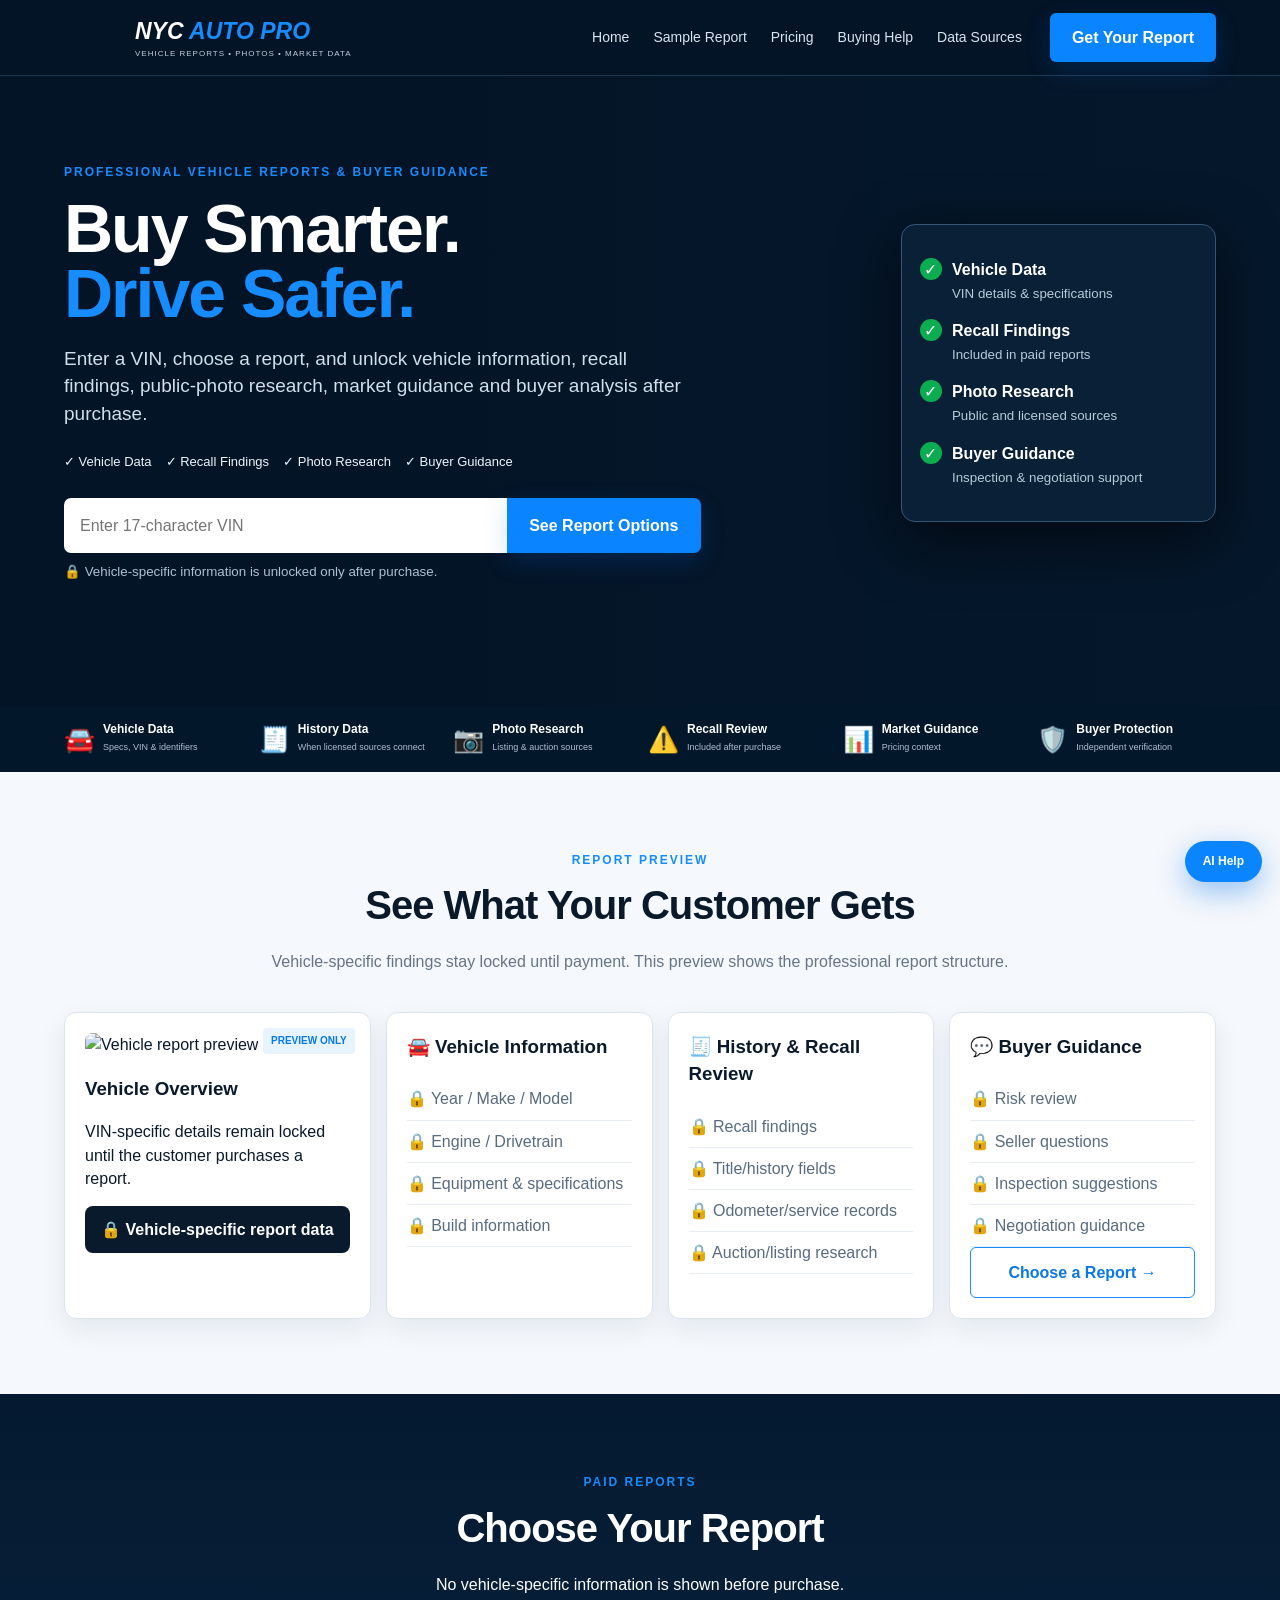
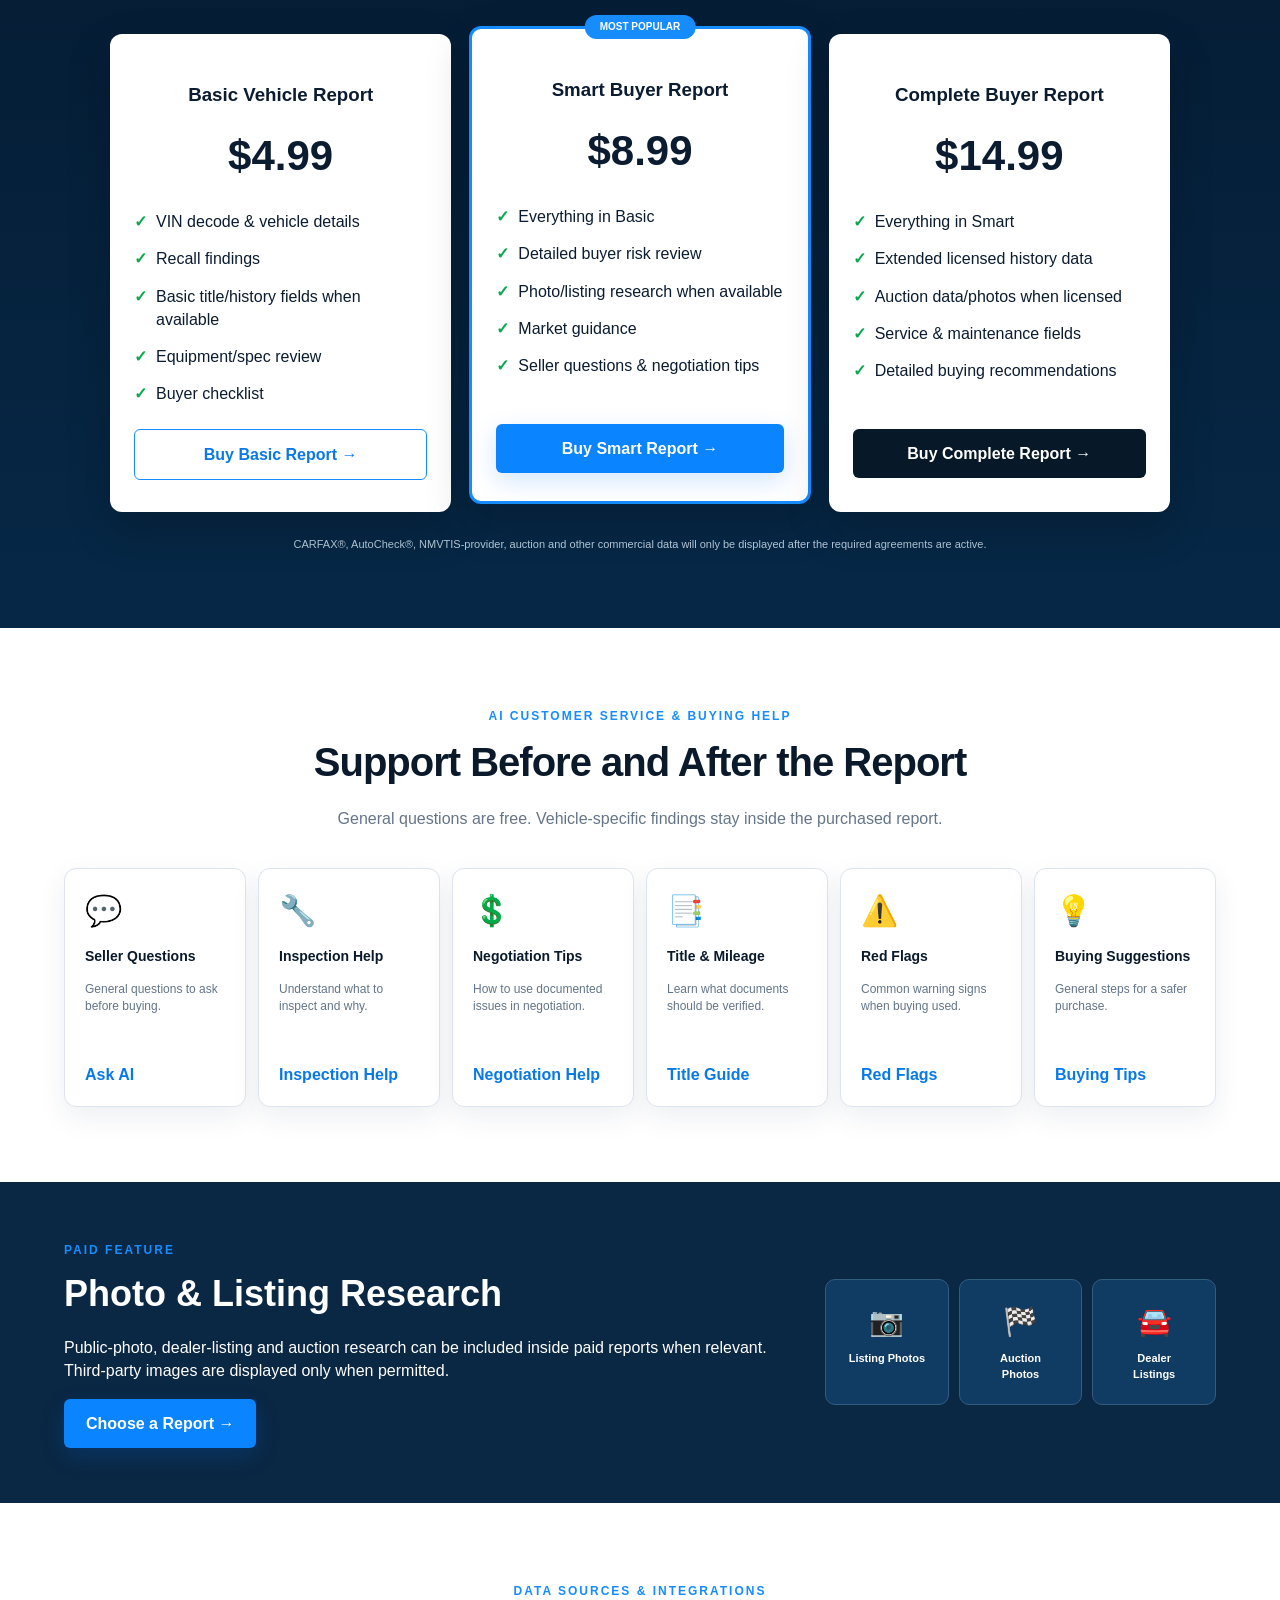
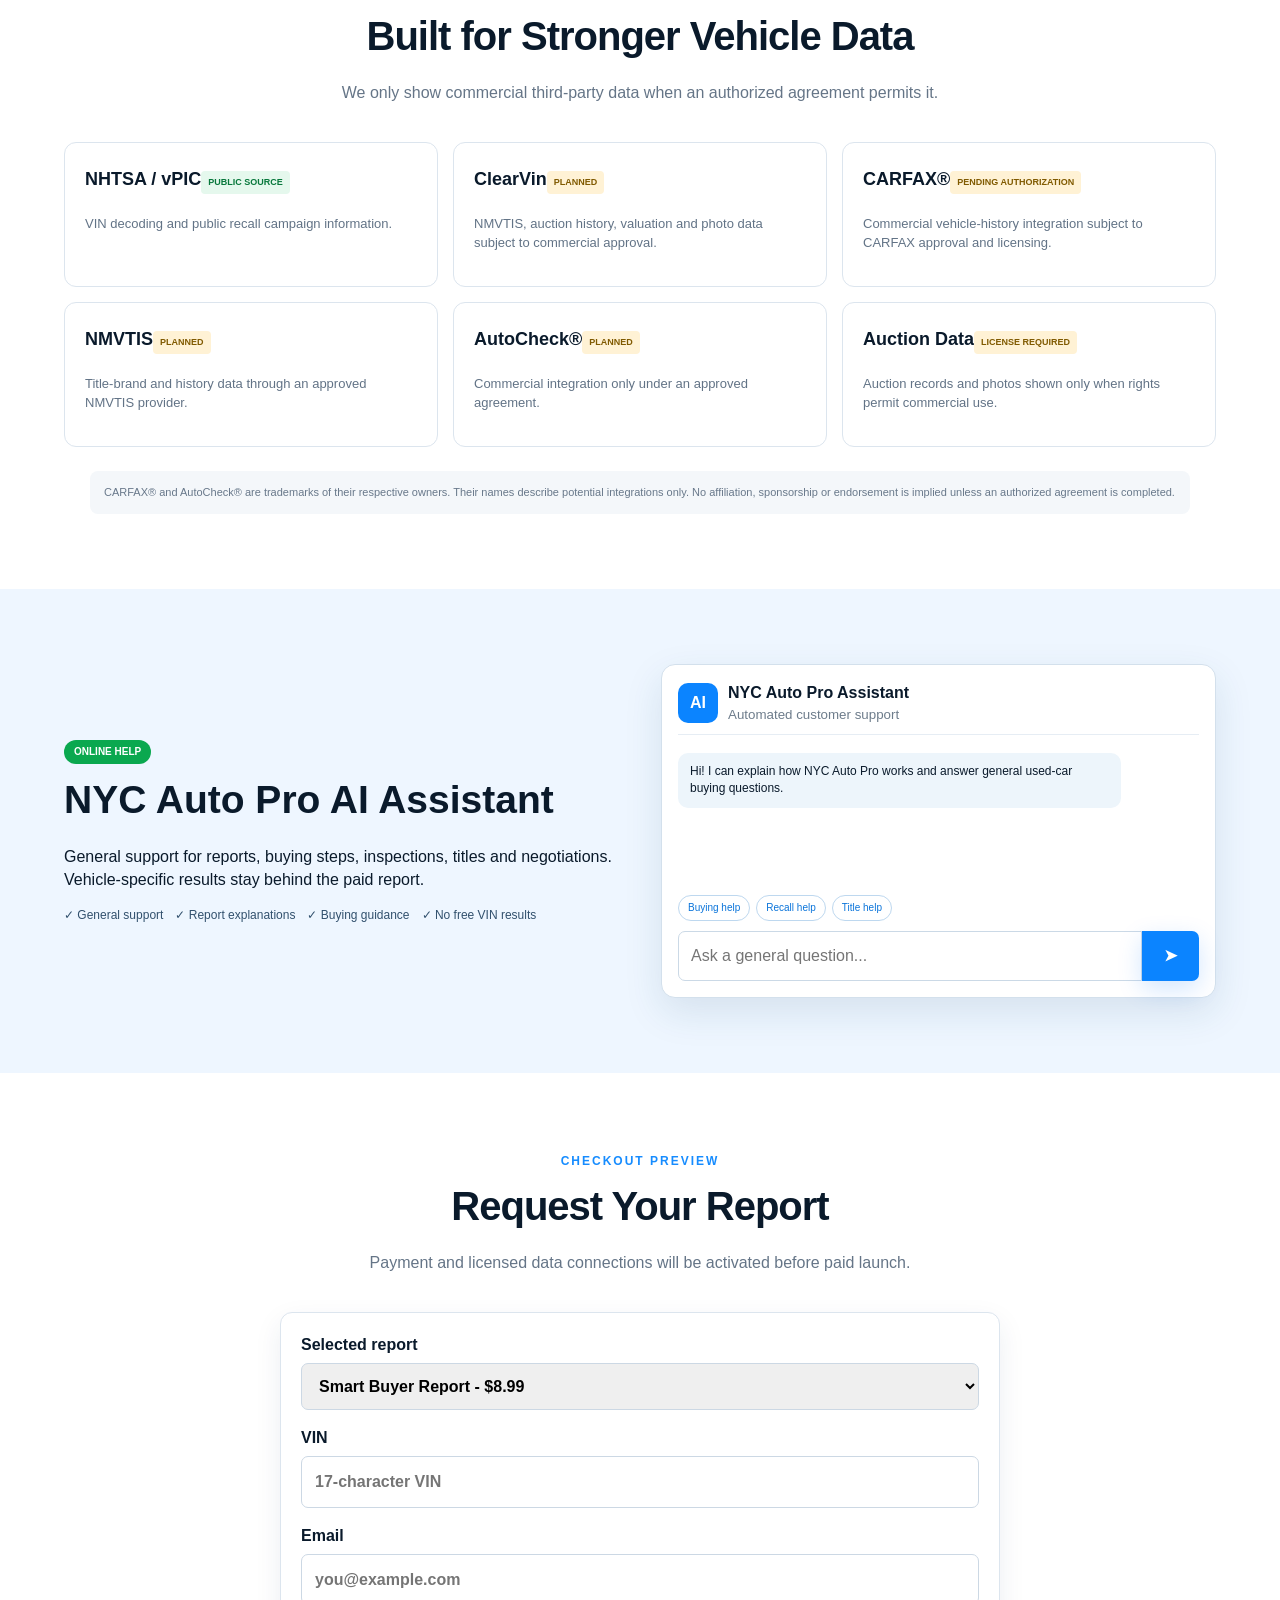
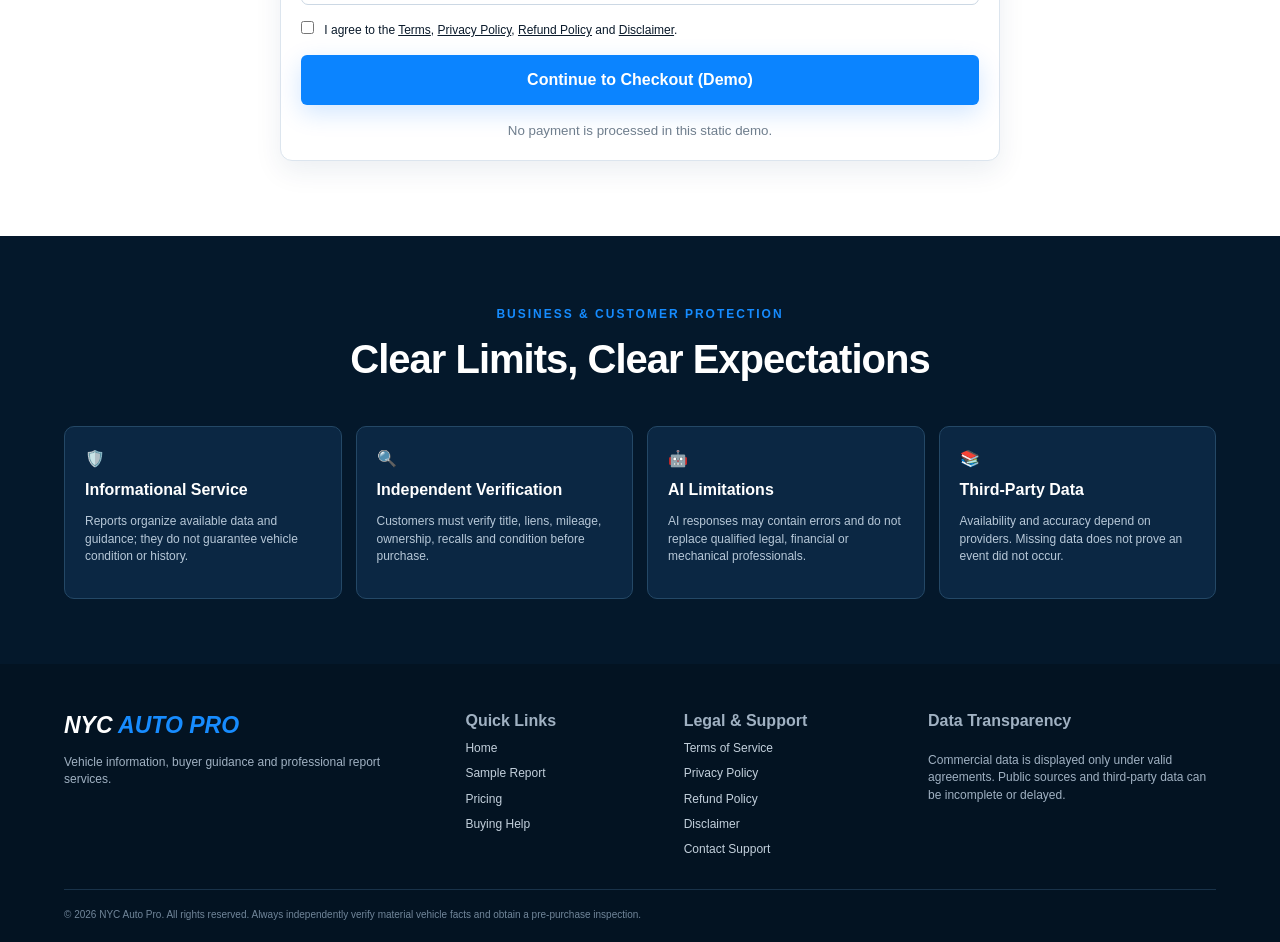
==== commit 6f08554f: "Add files via upload" ====
--- a/index.html
+++ b/index.html
@@ -1,214 +1,249 @@
 <!doctype html>
 <html lang="en">
 <head>
-  <meta charset="utf-8">
-  <meta name="viewport" content="width=device-width,initial-scale=1">
-  <title>NYC Auto Pro | Vehicle Reports, Recall Data & Buyer Guidance</title>
-  <meta name="description" content="NYC Auto Pro helps used-car buyers review VIN details, free recall data, public photo searches, vehicle information and buyer guidance.">
-  <meta name="referrer" content="strict-origin-when-cross-origin">
-  <meta http-equiv="Content-Security-Policy" content="default-src 'self'; img-src 'self' data: https:; style-src 'self' 'unsafe-inline'; script-src 'self'; connect-src 'self' https://vpic.nhtsa.dot.gov https://api.nhtsa.gov; base-uri 'self'; form-action 'self'; frame-ancestors 'none';">
-  <link rel="icon" href="assets/logo-mark.svg">
-  <link rel="stylesheet" href="styles.css">
+<meta charset="utf-8">
+<meta name="viewport" content="width=device-width,initial-scale=1">
+<title>NYC Auto Pro | Vehicle Reports & Buyer Guidance</title>
+<meta name="description" content="Professional used-vehicle reports, recall findings, history data, photo research, market guidance and buyer support.">
+<link rel="stylesheet" href="styles.css">
+<link rel="icon" href="assets/logo-mark.svg">
 </head>
 <body>
 <header class="topbar">
-  <a class="brand" href="#home" aria-label="NYC Auto Pro home">
+  <a class="brand" href="#home">
     <img src="assets/logo-mark.svg" alt="">
     <span><strong>NYC <b>AUTO PRO</b></strong><small>VEHICLE REPORTS • PHOTOS • MARKET DATA</small></span>
   </a>
-  <button class="menu-btn" id="menuBtn" aria-label="Open menu">☰</button>
-  <nav id="nav">
+  <button class="menu" id="menuBtn" aria-label="Menu">☰</button>
+  <nav id="mainNav">
     <a href="#home">Home</a>
-    <a href="#sample">Sample Report</a>
+    <a href="#report">Sample Report</a>
     <a href="#pricing">Pricing</a>
     <a href="#buyer-help">Buying Help</a>
     <a href="#sources">Data Sources</a>
   </nav>
-  <a class="primary top-cta" href="#order">Get Your Report</a>
+  <a class="btn primary topcta" href="#pricing">Get Your Report</a>
 </header>
 
 <main>
 <section class="hero" id="home">
-  <div class="hero-bg"></div>
-  <div class="hero-wrap">
+  <div class="hero-overlay"></div>
+  <div class="hero-content">
     <div class="hero-copy">
-      <div class="eyebrow">VEHICLE HISTORY REPORTS & MARKET DATA</div>
+      <div class="eyebrow">PROFESSIONAL VEHICLE REPORTS & BUYER GUIDANCE</div>
       <h1>Buy Smarter.<br><span>Drive Safer.</span></h1>
       <p>Enter a VIN, choose a report, and unlock vehicle information, recall findings, public-photo research, market guidance and buyer analysis after purchase.</p>
       <div class="hero-pills">
         <span>✓ Vehicle Data</span><span>✓ Recall Findings</span><span>✓ Photo Research</span><span>✓ Buyer Guidance</span>
       </div>
-      <form class="vin-hero" id="heroVinForm">
-        <input id="heroVin" maxlength="17" autocomplete="off" placeholder="Enter 17-character VIN (e.g. WBA13AR0XPCM17068)" aria-label="Vehicle VIN">
-        <button class="primary" type="submit">See Report Options</button>
+      <form id="vinForm" class="vinbox">
+        <input id="vin" maxlength="17" placeholder="Enter 17-character VIN">
+        <button class="btn primary" type="submit">See Report Options</button>
       </form>
-      <div class="micro">🔒 Vehicle-specific information is unlocked only after purchase • Secure checkout will be connected before launch</div>
+      <small class="secure">🔒 Vehicle-specific information is unlocked only after purchase.</small>
     </div>
-    <div class="hero-media">
-      <img src="assets/hero-car.jpg" alt="Used vehicle with New York City skyline">
-      <div class="feature-panel">
-        <div><i>✓</i><span><b>Vehicle Data</b><small>Unlocked in paid reports</small></span></div>
-        <div><i>✓</i><span><b>Recall Findings</b><small>Included after purchase</small></span></div>
-        <div><i>✓</i><span><b>Buyer Guidance</b><small>Included in Smart & Complete</small></span></div>
-        <div><i>✓</i><span><b>Photo Research</b><small>Included when available</small></span></div>
+    <div class="hero-side">
+      <div class="glass-card">
+        <div><i>✓</i><span><b>Vehicle Data</b><small>VIN details & specifications</small></span></div>
+        <div><i>✓</i><span><b>Recall Findings</b><small>Included in paid reports</small></span></div>
+        <div><i>✓</i><span><b>Photo Research</b><small>Public and licensed sources</small></span></div>
+        <div><i>✓</i><span><b>Buyer Guidance</b><small>Inspection & negotiation support</small></span></div>
       </div>
     </div>
   </div>
 </section>
 
-<section class="icon-strip">
-  <div><span>🚘</span><b>Vehicle Data</b><small>Build, specs & identifiers</small></div>
-  <div><span>📄</span><b>History Data</b><small>When licensed sources are connected</small></div>
-  <div><span>📷</span><b>Public Photos</b><small>Included when available</small></div>
-  <div><span>⚠️</span><b>Recall Lookup</b><small>Included in paid report</small></div>
-  <div><span>📊</span><b>Market Guidance</b><small>Pricing context when available</small></div>
-  <div><span>🛡️</span><b>Buyer Protection</b><small>Independent inspection guidance</small></div>
-</section>
-
-<section class="sample-section" id="sample">
-  <div class="section-title">
+<section class="trustbar">
+  <div><span>🚘</span><b>Vehicle Data</b><small>Specs, VIN & identifiers</small></div>
+  <div><span>🧾</span><b>History Data</b><small>When licensed sources connect</small></div>
+  <div><span>📷</span><b>Photo Research</b><small>Listing & auction sources</small></div>
+  <div><span>⚠️</span><b>Recall Review</b><small>Included after purchase</small></div>
+  <div><span>📊</span><b>Market Guidance</b><small>Pricing context</small></div>
+  <div><span>🛡️</span><b>Buyer Protection</b><small>Independent verification</small></div>
+</section>
+
+<section class="section light" id="report">
+  <div class="title">
     <span>REPORT PREVIEW</span>
-    <h2>See the Report Layout</h2>
-    <p>This preview shows the format only. Vehicle-specific findings remain locked until the customer purchases a report.</p>
-  </div>
-  <div class="sample-grid">
-    <article class="vehicle-card">
-      <div class="sample-tag">PREVIEW ONLY</div>
+    <h2>See What Your Customer Gets</h2>
+    <p>Vehicle-specific findings stay locked until payment. This preview shows the professional report structure.</p>
+  </div>
+  <div class="report-preview">
+    <article class="car-card">
+      <div class="tag">PREVIEW ONLY</div>
+      <img src="assets/sample-report.jpg" alt="Vehicle report preview">
       <h3>Vehicle Overview</h3>
-      <img src="sample-car.jpg" alt="Illustrative vehicle">
-      <div class="locked-box">🔒 VIN-specific vehicle details are locked</div>
-    </article>
-    <article class="report-card">
+      <p>VIN-specific details remain locked until the customer purchases a report.</p>
+      <div class="locked">🔒 Vehicle-specific report data</div>
+    </article>
+    <article class="data-card">
       <h3>🚘 Vehicle Information</h3>
-      <div class="locked-list"><p>🔒 Year / Make / Model</p><p>🔒 Engine / Drivetrain</p><p>🔒 Build information</p><p>🔒 Equipment & specs</p></div>
-    </article>
-    <article class="report-card">
+      <p>🔒 Year / Make / Model</p><p>🔒 Engine / Drivetrain</p><p>🔒 Equipment & specifications</p><p>🔒 Build information</p>
+    </article>
+    <article class="data-card">
       <h3>🧾 History & Recall Review</h3>
-      <div class="locked-list"><p>🔒 Recall findings</p><p>🔒 Title/history fields</p><p>🔒 Odometer/service data</p><p>🔒 Auction/listing research</p></div>
-    </article>
-    <article class="report-card">
+      <p>🔒 Recall findings</p><p>🔒 Title/history fields</p><p>🔒 Odometer/service records</p><p>🔒 Auction/listing research</p>
+    </article>
+    <article class="data-card">
       <h3>💬 Buyer Guidance</h3>
-      <div class="locked-list"><p>🔒 Risk review</p><p>🔒 Questions to ask seller</p><p>🔒 Inspection suggestions</p><p>🔒 Negotiation guidance</p></div>
-      <a class="secondary full" href="#pricing">Choose a Report →</a>
+      <p>🔒 Risk review</p><p>🔒 Seller questions</p><p>🔒 Inspection suggestions</p><p>🔒 Negotiation guidance</p>
+      <a href="#pricing" class="btn secondary block">Choose a Report →</a>
     </article>
   </div>
 </section>
 
 <section class="pricing" id="pricing">
-  <div class="section-title dark-title">
+  <div class="title darktitle">
     <span>PAID REPORTS</span>
     <h2>Choose Your Report</h2>
     <p>No vehicle-specific information is shown before purchase.</p>
   </div>
-  <div class="price-grid paid-three">
-    <article class="price-card">
-      <h3>Basic Vehicle Report</h3><strong>$4.99</strong>
-      <ul><li>VIN decode & vehicle details</li><li>Recall findings</li><li>Basic title/history fields when available</li><li>Equipment/spec review</li><li>Buyer checklist</li></ul>
-      <button class="secondary full order-btn" data-plan="Basic Vehicle Report - $4.99">Buy Basic Report →</button>
-    </article>
-    <article class="price-card featured">
-      <div class="ribbon">MOST POPULAR</div><h3>Smart Buyer Report</h3><strong>$8.99</strong>
-      <ul><li>Everything in Basic</li><li>Detailed buyer risk review</li><li>Photo/listing research when available</li><li>Market guidance</li><li>Seller questions & negotiation tips</li></ul>
-      <button class="primary full order-btn" data-plan="Smart Buyer Report - $8.99">Buy Smart Report →</button>
-    </article>
-    <article class="price-card">
-      <h3>Complete Buyer Report</h3><strong>$14.99</strong>
-      <ul><li>Everything in Smart</li><li>Extended licensed history data</li><li>Auction data/photos when licensed</li><li>Service/maintenance fields</li><li>Detailed buying recommendations</li></ul>
-      <button class="dark-btn full order-btn" data-plan="Complete Buyer Report - $14.99">Buy Complete Report →</button>
-    </article>
-  </div>
-  <p class="pricing-note">CARFAX, AutoCheck, NMVTIS-provider, auction and other commercial data will only be displayed after the appropriate commercial agreements are active.</p>
-</section>
-
-<section class="buyer-help" id="buyer-help">
-  <div class="section-title">
-    <span>AI BUYING HELP</span><h2>Guidance for a Smarter Purchase</h2>
-    <p>Use the assistant for practical questions about inspections, negotiations, titles, recalls and used-car buying.</p>
-  </div>
-  <div class="help-grid">
-    <article><span>💬</span><h3>Seller Questions</h3><p>Get a checklist of questions based on the vehicle and what you still need to verify.</p><button class="ask-ai" data-question="What questions should I ask a used-car seller?">Ask Assistant</button></article>
-    <article><span>🔧</span><h3>Inspection Suggestions</h3><p>Know what to inspect during a test drive and what a mechanic should verify.</p><button class="ask-ai" data-question="Give me a used-car inspection checklist.">Inspection Help</button></article>
-    <article><span>💲</span><h3>Negotiation Tips</h3><p>Use documented issues and comparable pricing as negotiation points.</p><button class="ask-ai" data-question="How should I negotiate a used-car price?">Negotiation Help</button></article>
-    <article><span>📑</span><h3>Title & Mileage</h3><p>Learn what records to verify before paying for the vehicle.</p><button class="ask-ai" data-question="What title and mileage records should I verify?">Title Guide</button></article>
-    <article><span>⚠️</span><h3>What to Avoid</h3><p>Review common red flags, title problems and seller warning signs.</p><button class="ask-ai" data-question="What red flags should I avoid when buying a used car?">Red Flags</button></article>
-    <article><span>💡</span><h3>Buying Suggestions</h3><p>Get practical next steps after reviewing the report.</p><button class="ask-ai" data-question="Give me a safe used-car buying plan.">Buying Tips</button></article>
-  </div>
-</section>
-
-<section class="photo-section">
-  <div class="photo-copy">
-    <span class="section-kicker">PAID FEATURE</span>
+  <div class="plans">
+    <article class="plan">
+      <h3>Basic Vehicle Report</h3>
+      <strong>$4.99</strong>
+      <ul>
+        <li>VIN decode & vehicle details</li>
+        <li>Recall findings</li>
+        <li>Basic title/history fields when available</li>
+        <li>Equipment/spec review</li>
+        <li>Buyer checklist</li>
+      </ul>
+      <button class="btn secondary block select-plan" data-plan="Basic Vehicle Report - $4.99">Buy Basic Report →</button>
+    </article>
+    <article class="plan featured">
+      <div class="ribbon">MOST POPULAR</div>
+      <h3>Smart Buyer Report</h3>
+      <strong>$8.99</strong>
+      <ul>
+        <li>Everything in Basic</li>
+        <li>Detailed buyer risk review</li>
+        <li>Photo/listing research when available</li>
+        <li>Market guidance</li>
+        <li>Seller questions & negotiation tips</li>
+      </ul>
+      <button class="btn primary block select-plan" data-plan="Smart Buyer Report - $8.99">Buy Smart Report →</button>
+    </article>
+    <article class="plan">
+      <h3>Complete Buyer Report</h3>
+      <strong>$14.99</strong>
+      <ul>
+        <li>Everything in Smart</li>
+        <li>Extended licensed history data</li>
+        <li>Auction data/photos when licensed</li>
+        <li>Service & maintenance fields</li>
+        <li>Detailed buying recommendations</li>
+      </ul>
+      <button class="btn dark block select-plan" data-plan="Complete Buyer Report - $14.99">Buy Complete Report →</button>
+    </article>
+  </div>
+  <div class="note">CARFAX®, AutoCheck®, NMVTIS-provider, auction and other commercial data will only be displayed after the required agreements are active.</div>
+</section>
+
+<section class="section buyer" id="buyer-help">
+  <div class="title">
+    <span>AI CUSTOMER SERVICE & BUYING HELP</span>
+    <h2>Support Before and After the Report</h2>
+    <p>General questions are free. Vehicle-specific findings stay inside the purchased report.</p>
+  </div>
+  <div class="helpgrid">
+    <article><span>💬</span><h3>Seller Questions</h3><p>General questions to ask before buying.</p><button class="linkbtn aiq" data-q="What should I ask a used-car seller?">Ask AI</button></article>
+    <article><span>🔧</span><h3>Inspection Help</h3><p>Understand what to inspect and why.</p><button class="linkbtn aiq" data-q="Give me a used-car inspection checklist.">Inspection Help</button></article>
+    <article><span>💲</span><h3>Negotiation Tips</h3><p>How to use documented issues in negotiation.</p><button class="linkbtn aiq" data-q="How should I negotiate a used-car price?">Negotiation Help</button></article>
+    <article><span>📑</span><h3>Title & Mileage</h3><p>Learn what documents should be verified.</p><button class="linkbtn aiq" data-q="What title and mileage records should I verify?">Title Guide</button></article>
+    <article><span>⚠️</span><h3>Red Flags</h3><p>Common warning signs when buying used.</p><button class="linkbtn aiq" data-q="What red flags should I avoid?">Red Flags</button></article>
+    <article><span>💡</span><h3>Buying Suggestions</h3><p>General steps for a safer purchase.</p><button class="linkbtn aiq" data-q="Give me a safe used-car buying plan.">Buying Tips</button></article>
+  </div>
+</section>
+
+<section class="photo-band">
+  <div>
+    <span class="eyebrow">PAID FEATURE</span>
     <h2>Photo & Listing Research</h2>
-    <p>Public-photo and listing research is included inside paid reports when relevant. Customers do not receive vehicle-specific search results before purchase.</p>
-    <a class="primary" href="#pricing">Choose a Report →</a>
-  </div>
-  <div class="photo-tiles"><div>🔒<b>Listing Photos</b></div><div>🔒<b>Auction Photos</b></div><div>🔒<b>Dealer Listings</b></div></div>
-</section>
-
-<section class="sources" id="sources">
-  <div class="section-title">
-    <span>DATA SOURCES & INTEGRATIONS</span><h2>Built for Trusted Data Connections</h2>
-    <p>NYC Auto Pro will only display commercial third-party data when authorized by the provider.</p>
-  </div>
-  <div class="source-grid">
-    <article class="connected"><b>NHTSA / vPIC</b><span>CONNECTED</span><p>VIN decoding and public safety recall campaign data.</p></article>
-    <article><b>CARFAX®</b><span>PENDING AUTHORIZATION</span><p>Commercial integration requires approval from CARFAX Business Development.</p></article>
-    <article><b>NMVTIS</b><span>PLANNED</span><p>Title/brand data to be accessed through an approved NMVTIS provider.</p></article>
-    <article><b>AutoCheck®</b><span>PLANNED</span><p>Connect only under an appropriate commercial data agreement.</p></article>
-    <article><b>Auction Data</b><span>LICENSE REQUIRED</span><p>Auction records and photos only when commercial rights permit display.</p></article>
-    <article><b>Public Web Photos</b><span>LINKS ONLY</span><p>Search links may surface third-party photos; image rights remain with their owners.</p></article>
-  </div>
-  <div class="trademark-note">CARFAX® and AutoCheck® are trademarks of their respective owners. Their names are used only to describe potential integrations. No affiliation, sponsorship or endorsement is implied unless an authorized agreement is completed.</div>
-</section>
-
-<section class="assistant-section">
-  <div class="assistant-copy"><div class="online">ONLINE HELP</div><h2>AI Customer Service & Support</h2><p>Ask general questions about the buying process, report features and how NYC Auto Pro works. Vehicle-specific answers are reserved for purchased reports.</p><div class="support-points"><span>✓ Instant help</span><span>✓ Report explanations</span><span>✓ Buying guidance</span><span>✓ General support</span></div></div>
-  <div class="chat-demo" id="chatBox">
-    <div class="chat-head"><span class="ai-badge">AI</span><div><b>NYC Auto Pro Assistant</b><small>Automated buying help</small></div></div>
-    <div class="messages" id="messages"><div class="bot-msg">Hi! I can explain reports, recall data, inspections, title checks and used-car buying steps. I do not replace a mechanic, attorney, dealer or official title/recall source.</div></div>
-    <div class="quick"><button class="ask-ai" data-question="What does a recall mean?">Recall help</button><button class="ask-ai" data-question="Give me a used-car inspection checklist.">Inspection</button><button class="ask-ai" data-question="How do I verify a title?">Title check</button></div>
-    <form id="chatForm"><input id="chatInput" placeholder="Ask a question..."><button class="primary">➤</button></form>
-  </div>
-</section>
-
-<section class="order-section" id="order">
-  <div class="section-title">
-    <span>ORDER PREVIEW</span><h2>Request a Paid Report</h2>
-    <p>Vehicle-specific information is released only after checkout. Payment processing will be connected before paid launch.</p>
-  </div>
-  <form class="order-form" id="orderForm">
-    <div><label>Selected report</label><select id="orderPlan"><option>Basic Vehicle Report - $4.99</option><option selected>Smart Buyer Report - $8.99</option><option>Complete Buyer Report - $14.99</option></select></div>
-    <div><label>VIN</label><input id="orderVin" maxlength="17" required placeholder="17-character VIN"></div>
-    <div><label>Email for report</label><input id="orderEmail" type="email" required placeholder="you@example.com"></div>
-    <label class="agree"><input id="agree" type="checkbox" required> I agree to the <a href="terms.html">Terms of Service</a>, <a href="privacy.html">Privacy Policy</a>, <a href="refund.html">Refund Policy</a> and <a href="disclaimer.html">Disclaimer</a>.</label>
-    <button class="primary full" type="submit">Continue to Checkout (Demo)</button>
-    <small id="orderMsg">Payments are not active in this static demo.</small>
+    <p>Public-photo, dealer-listing and auction research can be included inside paid reports when relevant. Third-party images are displayed only when permitted.</p>
+    <a class="btn primary" href="#pricing">Choose a Report →</a>
+  </div>
+  <div class="photo-cards">
+    <div>📷<b>Listing Photos</b></div>
+    <div>🏁<b>Auction Photos</b></div>
+    <div>🚘<b>Dealer Listings</b></div>
+  </div>
+</section>
+
+<section class="section sources" id="sources">
+  <div class="title">
+    <span>DATA SOURCES & INTEGRATIONS</span>
+    <h2>Built for Stronger Vehicle Data</h2>
+    <p>We only show commercial third-party data when an authorized agreement permits it.</p>
+  </div>
+  <div class="sourcegrid">
+    <article class="ok"><b>NHTSA / vPIC</b><span>PUBLIC SOURCE</span><p>VIN decoding and public recall campaign information.</p></article>
+    <article><b>ClearVin</b><span>PLANNED</span><p>NMVTIS, auction history, valuation and photo data subject to commercial approval.</p></article>
+    <article><b>CARFAX®</b><span>PENDING AUTHORIZATION</span><p>Commercial vehicle-history integration subject to CARFAX approval and licensing.</p></article>
+    <article><b>NMVTIS</b><span>PLANNED</span><p>Title-brand and history data through an approved NMVTIS provider.</p></article>
+    <article><b>AutoCheck®</b><span>PLANNED</span><p>Commercial integration only under an approved agreement.</p></article>
+    <article><b>Auction Data</b><span>LICENSE REQUIRED</span><p>Auction records and photos shown only when rights permit commercial use.</p></article>
+  </div>
+  <div class="trademark">CARFAX® and AutoCheck® are trademarks of their respective owners. Their names describe potential integrations only. No affiliation, sponsorship or endorsement is implied unless an authorized agreement is completed.</div>
+</section>
+
+<section class="ai-section" id="ai">
+  <div class="ai-copy">
+    <span class="online">ONLINE HELP</span>
+    <h2>NYC Auto Pro AI Assistant</h2>
+    <p>General support for reports, buying steps, inspections, titles and negotiations. Vehicle-specific results stay behind the paid report.</p>
+    <div class="checks"><span>✓ General support</span><span>✓ Report explanations</span><span>✓ Buying guidance</span><span>✓ No free VIN results</span></div>
+  </div>
+  <div class="chat">
+    <div class="chathead"><span>AI</span><div><b>NYC Auto Pro Assistant</b><small>Automated customer support</small></div></div>
+    <div class="msgs" id="msgs"><div class="bot">Hi! I can explain how NYC Auto Pro works and answer general used-car buying questions.</div></div>
+    <div class="quick"><button class="aiq" data-q="What should I check before buying a used car?">Buying help</button><button class="aiq" data-q="What is a recall?">Recall help</button><button class="aiq" data-q="How do I verify a title?">Title help</button></div>
+    <form id="chatForm"><input id="chatInput" placeholder="Ask a general question..."><button class="btn primary">➤</button></form>
+  </div>
+</section>
+
+<section class="section order" id="order">
+  <div class="title">
+    <span>CHECKOUT PREVIEW</span>
+    <h2>Request Your Report</h2>
+    <p>Payment and licensed data connections will be activated before paid launch.</p>
+  </div>
+  <form class="orderform" id="orderForm">
+    <label>Selected report<select id="plan"><option>Basic Vehicle Report - $4.99</option><option selected>Smart Buyer Report - $8.99</option><option>Complete Buyer Report - $14.99</option></select></label>
+    <label>VIN<input id="orderVin" maxlength="17" placeholder="17-character VIN" required></label>
+    <label>Email<input type="email" id="email" placeholder="you@example.com" required></label>
+    <label class="agree"><input type="checkbox" id="agree" required> I agree to the <a href="terms.html">Terms</a>, <a href="privacy.html">Privacy Policy</a>, <a href="refund.html">Refund Policy</a> and <a href="disclaimer.html">Disclaimer</a>.</label>
+    <button class="btn primary block">Continue to Checkout (Demo)</button>
+    <small id="orderMsg">No payment is processed in this static demo.</small>
   </form>
 </section>
 
-<section class="protection">
-  <div class="section-title dark-title"><span>BUYER & BUSINESS PROTECTION</span><h2>Clear Limits, Clear Expectations</h2></div>
-  <div class="protection-grid">
-    <div>🛡️<b>Informational Service</b><p>Reports organize available information and buyer guidance; they do not guarantee vehicle condition or history.</p></div>
-    <div>🔍<b>Independent Verification</b><p>Customers are instructed to verify title, recalls, liens, mileage and vehicle condition independently before buying.</p></div>
-    <div>🤖<b>AI Limitations</b><p>Automated guidance may contain errors and is not legal, financial or mechanical advice.</p></div>
-    <div>📚<b>Third-Party Data</b><p>Availability and accuracy depend on the provider. Missing data does not prove an event did not occur.</p></div>
+<section class="owner-protection">
+  <div class="title darktitle">
+    <span>BUSINESS & CUSTOMER PROTECTION</span>
+    <h2>Clear Limits, Clear Expectations</h2>
+  </div>
+  <div class="protectgrid">
+    <article>🛡️<b>Informational Service</b><p>Reports organize available data and guidance; they do not guarantee vehicle condition or history.</p></article>
+    <article>🔍<b>Independent Verification</b><p>Customers must verify title, liens, mileage, ownership, recalls and condition before purchase.</p></article>
+    <article>🤖<b>AI Limitations</b><p>AI responses may contain errors and do not replace qualified legal, financial or mechanical professionals.</p></article>
+    <article>📚<b>Third-Party Data</b><p>Availability and accuracy depend on providers. Missing data does not prove an event did not occur.</p></article>
   </div>
 </section>
 </main>
 
 <footer>
-  <div class="footer-grid">
-    <div><div class="footer-brand">NYC <span>AUTO PRO</span></div><p>Helping buyers make safer, more informed used-car decisions with data, photos and practical guidance.</p></div>
-    <div><b>Quick Links</b><a href="#home">Home</a><a href="#sample">Sample Report</a><a href="#pricing">Pricing</a><a href="#buyer-help">Buying Help</a></div>
+  <div class="footergrid">
+    <div><div class="footbrand">NYC <span>AUTO PRO</span></div><p>Vehicle information, buyer guidance and professional report services.</p></div>
+    <div><b>Quick Links</b><a href="#home">Home</a><a href="#report">Sample Report</a><a href="#pricing">Pricing</a><a href="#buyer-help">Buying Help</a></div>
     <div><b>Legal & Support</b><a href="terms.html">Terms of Service</a><a href="privacy.html">Privacy Policy</a><a href="refund.html">Refund Policy</a><a href="disclaimer.html">Disclaimer</a><a href="mailto:nycautopro@gmail.com">Contact Support</a></div>
-    <div><b>Data Transparency</b><p>NHTSA/vPIC public data is used for free VIN/recall tools. Commercial history and auction data will only be used under valid provider agreements.</p></div>
-  </div>
-  <div class="footer-legal">© 2026 NYC Auto Pro. All rights reserved. Information may come from public and third-party sources. No guarantee of completeness or accuracy. Always independently verify title, ownership, liens, recall status, mileage and mechanical condition before purchase.</div>
+    <div><b>Data Transparency</b><p>Commercial data is displayed only under valid agreements. Public sources and third-party data can be incomplete or delayed.</p></div>
+  </div>
+  <div class="copyright">© 2026 NYC Auto Pro. All rights reserved. Always independently verify material vehicle facts and obtain a pre-purchase inspection.</div>
 </footer>
 
-<div class="floating-help" id="floatingHelp">AI Help</div>
+<div class="floathelp" id="floatHelp">AI Help</div>
 <div class="toast" id="toast"></div>
 <script src="app.js"></script>
 </body>
-</html>+</html>
--- a/styles.css
+++ b/styles.css
@@ -1,5 +1 @@
-*{box-sizing:border-box}html{scroll-behavior:smooth}body{margin:0;font-family:Inter,Arial,Helvetica,sans-serif;background:#f4f8fc;color:#0b1c31;line-height:1.45}a{color:inherit}button,input,select{font:inherit}button{cursor:pointer}.topbar{height:74px;background:#031427;color:white;display:flex;align-items:center;padding:0 max(24px,5vw);gap:30px;position:sticky;top:0;z-index:30;border-bottom:1px solid #17314d}.brand{display:flex;align-items:center;text-decoration:none;min-width:280px}.brand img{width:60px;height:42px;margin-right:10px}.brand strong{font-size:22px;font-style:italic;letter-spacing:.2px}.brand b,.footer-brand span{color:#168cff}.brand small{display:block;font-size:8px;letter-spacing:1px;color:#c9d9e8}.topbar nav{display:flex;gap:26px;margin-left:auto}.topbar nav a{text-decoration:none;font-size:14px;color:#d6e3ef}.topbar nav a:hover{color:white}.primary,.secondary,.dark-btn,.green-btn{border:0;border-radius:6px;padding:13px 22px;font-weight:800;text-decoration:none;display:inline-block;text-align:center}.primary{background:#0c84ff;color:white;box-shadow:0 8px 24px #0078ff30}.secondary{background:white;color:#0878e8;border:1px solid #168cff}.dark-btn{background:#061728;color:#fff}.green-btn{background:#0aa84f;color:white}.full{width:100%}.menu-btn{display:none;margin-left:auto;background:transparent;color:white;border:0;font-size:24px}.hero{position:relative;overflow:hidden;background:#05172a;color:#fff}.hero-bg{position:absolute;inset:0;background:radial-gradient(circle at 78% 38%,#174d78 0,#08233d 32%,#051526 68%,#03101e 100%)}.hero-bg:after{content:"";position:absolute;inset:0;background:linear-gradient(90deg,#031427 0%,#031427e8 36%,transparent 67%,#03142766 100%)}.hero-wrap{position:relative;z-index:2;max-width:1420px;margin:auto;padding:74px 5vw 52px;display:grid;grid-template-columns:1.05fr .95fr;gap:46px;align-items:center}.eyebrow,.section-title>span,.section-kicker{font-size:12px;letter-spacing:2px;font-weight:900;color:#1790ff}.hero h1{font-size:67px;line-height:.95;margin:14px 0 18px;letter-spacing:-2px}.hero h1 span{color:#168cff}.hero-copy>p{font-size:19px;max-width:720px;color:#d5e3ef}.hero-pills{display:flex;gap:15px;flex-wrap:wrap;margin:24px 0;color:#e8f3fc;font-size:13px}.vin-hero{display:flex;max-width:720px}.vin-hero input{flex:1;padding:16px;border:0;border-radius:7px 0 0 7px}.vin-hero button{border-radius:0 7px 7px 0;min-width:160px}.micro{font-size:11px;margin-top:9px;color:#b7c9da}.hero-media{position:relative;min-height:390px}.hero-media>img{width:100%;height:390px;object-fit:cover;border-radius:16px;box-shadow:0 25px 70px #0009;border:1px solid #2f5576}.feature-panel{position:absolute;right:-10px;top:28px;width:260px;background:#091e34eb;padding:18px;border:1px solid #31506d;border-radius:14px;box-shadow:0 20px 50px #0008}.feature-panel>div{display:flex;gap:10px;align-items:start;margin:13px 0}.feature-panel i{display:grid;place-items:center;min-width:22px;height:22px;border-radius:50%;font-style:normal;background:#0ba84f}.feature-panel b{display:block}.feature-panel small{color:#b7c8d8}.icon-strip{background:#03172a;color:white;display:grid;grid-template-columns:repeat(6,1fr);padding:15px 5vw;gap:18px;border-top:1px solid #1d3b56}.icon-strip>div{display:grid;grid-template-columns:auto 1fr;column-gap:8px}.icon-strip span{grid-row:1/3;font-size:26px}.icon-strip b{font-size:12px}.icon-strip small{font-size:10px;color:#b8c8d7}.section-title{text-align:center;max-width:850px;margin:0 auto 36px}.section-title h2{font-size:38px;margin:6px 0 8px;letter-spacing:-1px}.section-title p{color:#657587;margin:0}.dark-title h2,.dark-title p{color:white}.light-title h2,.light-title p{color:white}.recall-section{padding:70px 5vw;background:linear-gradient(135deg,#0a7ff0,#064f9c);color:white}.recall-card{max-width:1180px;margin:auto;background:#fff;color:#0b1c31;border-radius:16px;padding:28px;display:grid;grid-template-columns:1fr 1fr;gap:28px;box-shadow:0 20px 60px #003a7766}.recall-form label,.order-form label{display:block;font-weight:800;margin-bottom:8px}.input-row{display:flex}.input-row input{flex:1;padding:15px;border:1px solid #cfdae6;border-radius:7px 0 0 7px}.input-row button{border-radius:0 7px 7px 0}.recall-form small{display:block;margin-top:10px;color:#68788b}.recall-result{background:#f3f7fb;border-radius:12px;padding:20px;min-height:180px}.empty-state{text-align:center;color:#6d7b8b;padding:15px}.big-icon{font-size:40px}.vehicle-result h3{margin-top:0}.result-grid{display:grid;grid-template-columns:repeat(2,1fr);gap:8px;font-size:13px}.result-grid div{background:white;padding:10px;border-radius:7px}.recall-list{margin-top:12px}.recall-item{background:white;border-left:4px solid #ff9d00;padding:12px;margin:8px 0;border-radius:7px}.recall-item b{display:block}.recall-item small{color:#667687}.sample-section,.buyer-help,.sources,.assistant-section,.order-section{padding:75px 5vw;background:#f7faff}.sample-grid{max-width:1320px;margin:auto;display:grid;grid-template-columns:1.15fr 1fr 1fr 1fr;gap:16px}.vehicle-card,.report-card,.help-grid article,.source-grid article,.order-form{background:white;border:1px solid #dce5ee;border-radius:12px;padding:20px;box-shadow:0 10px 28px #0f365714}.vehicle-card{position:relative}.vehicle-card img{width:100%;height:190px;object-fit:cover;border-radius:8px}.sample-tag{position:absolute;right:16px;top:16px;background:#e8f4ff;color:#0879e8;font-size:10px;font-weight:900;padding:6px 8px;border-radius:4px}.vin-text{font-size:12px;color:#657587}.thumbs{display:flex;gap:8px;margin-top:10px}.thumbs span{background:#eef5fb;padding:7px;font-size:10px;border-radius:5px}.report-card h3{margin-top:0}.report-card dl{display:grid;grid-template-columns:1fr 1fr;font-size:12px}.report-card dt,.report-card dd{padding:8px 0;border-bottom:1px solid #e7edf3;margin:0}.report-card dd{font-weight:800}.report-card small{font-size:10px;color:#6f7d8d}.checklist,.blue-list,.price-card ul{padding:0;list-style:none}.checklist li,.blue-list li,.price-card li{position:relative;padding:6px 0 6px 22px}.checklist li:before,.price-card li:before{content:"✓";position:absolute;left:0;color:#0aa84f;font-weight:900}.blue-list li:before{content:"✓";position:absolute;left:0;color:#0b84ff;font-weight:900}.pricing{padding:75px 5vw;background:linear-gradient(180deg,#051b31,#052441);color:white}.price-grid{max-width:1320px;margin:auto;display:grid;grid-template-columns:repeat(4,1fr);gap:16px}.price-card{position:relative;background:white;color:#0c1d31;padding:26px 22px;border-radius:12px;box-shadow:0 18px 40px #0003}.price-card h3{text-align:center}.price-card strong{display:block;text-align:center;font-size:40px}.price-card ul{min-height:180px;font-size:13px}.price-card.featured{border:3px solid #1389ff;transform:translateY(-7px)}.price-card.free{background:#edfff3}.ribbon{position:absolute;top:-13px;left:50%;transform:translateX(-50%);background:#1389ff;color:white;padding:5px 15px;border-radius:20px;font-size:10px;font-weight:900}.ribbon.green{background:#0aa84f}.pricing-note{max-width:1000px;margin:28px auto 0;text-align:center;color:#b8cadb;font-size:11px}.help-grid{max-width:1320px;margin:auto;display:grid;grid-template-columns:repeat(6,1fr);gap:12px}.help-grid article span{font-size:30px}.help-grid h3{font-size:14px}.help-grid p{font-size:12px;color:#667687;min-height:78px}.help-grid button{background:none;border:0;color:#0879e8;font-weight:800;padding:0;text-align:left}.photo-section{padding:55px 5vw;background:#09233c;color:white;display:grid;grid-template-columns:1.35fr .65fr;gap:35px;align-items:center}.photo-copy{max-width:820px}.photo-copy h2{font-size:34px;margin:7px 0}.photo-form{display:flex;margin-top:20px}.photo-form input{flex:1;padding:14px;border:0;border-radius:7px 0 0 7px}.photo-form button{border-radius:0 7px 7px 0}.photo-tiles{display:grid;grid-template-columns:repeat(3,1fr);gap:10px}.photo-tiles div{background:#0f355a;border:1px solid #2e5576;padding:22px;text-align:center;border-radius:10px}.photo-tiles div:first-line{font-size:32px}.photo-tiles b{display:block;font-size:11px}.sources{background:white}.source-grid{max-width:1200px;margin:auto;display:grid;grid-template-columns:repeat(3,1fr);gap:15px}.source-grid article{box-shadow:none}.source-grid article b{font-size:18px}.source-grid article span{display:inline-block;margin:8px 0;background:#fff4d8;color:#845c00;font-size:9px;font-weight:900;padding:5px 7px;border-radius:4px}.source-grid article.connected span{background:#e7f9ef;color:#08743a}.source-grid p{color:#667687;font-size:13px}.trademark-note{max-width:1100px;margin:25px auto 0;background:#f5f7fa;padding:14px;border-radius:8px;font-size:11px;color:#667687}.assistant-section{display:grid;grid-template-columns:1fr 1fr;gap:40px;align-items:center;background:#eef6ff}.assistant-copy h2{font-size:38px;margin:8px 0}.online{display:inline-block;background:#0aa84f;color:white;border-radius:15px;font-size:10px;font-weight:900;padding:5px 10px}.support-points{display:flex;gap:16px;flex-wrap:wrap;font-size:12px;color:#30516f}.chat-demo{background:white;border:1px solid #d1dfec;border-radius:14px;padding:16px;box-shadow:0 14px 35px #17476f1e}.chat-head{display:flex;align-items:center;gap:10px;border-bottom:1px solid #e6edf4;padding-bottom:10px}.ai-badge{display:grid;place-items:center;width:40px;height:40px;border-radius:10px;background:#0b84ff;color:white;font-weight:900}.chat-head small{display:block;color:#6e7d8c}.messages{height:165px;overflow:auto;padding:12px 0}.bot-msg,.user-msg{max-width:85%;padding:10px 12px;border-radius:10px;margin:6px 0;font-size:12px}.bot-msg{background:#eef5fb}.user-msg{background:#0b84ff;color:white;margin-left:auto}.quick{display:flex;gap:6px;flex-wrap:wrap}.quick button{font-size:10px;border:1px solid #bed8ef;background:white;border-radius:12px;padding:5px 8px;color:#0a74da}.chat-demo form{display:flex;margin-top:10px}.chat-demo form input{flex:1;padding:12px;border:1px solid #cbd9e6;border-radius:7px 0 0 7px}.chat-demo form button{border-radius:0 7px 7px 0}.order-section{background:white}.order-form{max-width:720px;margin:auto;display:grid;gap:16px}.order-form input,.order-form select{width:100%;padding:13px;border:1px solid #ccd8e4;border-radius:7px}.agree{font-size:12px;font-weight:400!important}.agree input{width:auto;margin-right:7px}.order-form small{color:#6c7a89;text-align:center}.protection{padding:65px 5vw;background:#04182c;color:white}.protection-grid{max-width:1200px;margin:auto;display:grid;grid-template-columns:repeat(4,1fr);gap:14px}.protection-grid div{background:#0b2743;border:1px solid #234867;padding:20px;border-radius:10px}.protection-grid b{display:block;margin:8px 0}.protection-grid p{color:#b7c7d6;font-size:12px}.floating-help{position:fixed;right:18px;bottom:18px;background:#0b84ff;color:white;padding:12px 18px;border-radius:25px;font-size:12px;font-weight:900;box-shadow:0 10px 30px #006fe866;z-index:20;cursor:pointer}.toast{position:fixed;bottom:80px;left:50%;transform:translateX(-50%);background:#071726;color:#fff;padding:12px 18px;border-radius:8px;opacity:0;pointer-events:none;transition:.2s;z-index:50;font-size:12px}.toast.show{opacity:1}footer{background:#031322;color:#9eb0c1;padding:45px 5vw 20px}.footer-grid{max-width:1250px;margin:auto;display:grid;grid-template-columns:1.4fr .7fr .8fr 1.1fr;gap:35px}.footer-grid>div:not(:first-child){display:flex;flex-direction:column;gap:8px}.footer-grid a{text-decoration:none;color:#c3d0dc;font-size:12px}.footer-grid p{font-size:12px}.footer-brand{font-size:22px;font-weight:900;font-style:italic;color:white}.footer-legal{max-width:1250px;margin:30px auto 0;padding-top:18px;border-top:1px solid #183149;font-size:10px;color:#71869a}.legal-page{max-width:960px;margin:40px auto;padding:0 24px 60px}.legal-page h1{font-size:42px}.legal-page h2{margin-top:32px}.legal-page p,.legal-page li{color:#46596d}.legal-callout{background:#fff4d8;border-left:4px solid #e0a000;padding:14px;margin:20px 0}.legal-top{background:#031427;color:white;padding:18px 5vw}.legal-top a{text-decoration:none}.legal-top span{color:#168cff}.legal-footer{background:#031322;color:#8fa3b6;text-align:center;padding:25px;font-size:11px}@media(max-width:1080px){.topbar nav{display:none}.menu-btn{display:block}.topbar nav.open{display:flex;position:absolute;left:0;right:0;top:74px;background:#06192d;padding:20px;flex-direction:column}.top-cta{display:none}.hero-wrap{grid-template-columns:1fr}.hero-media{max-width:760px}.icon-strip{grid-template-columns:repeat(3,1fr)}.sample-grid{grid-template-columns:repeat(2,1fr)}.price-grid{grid-template-columns:repeat(2,1fr)}.help-grid{grid-template-columns:repeat(3,1fr)}.source-grid{grid-template-columns:repeat(2,1fr)}}@media(max-width:700px){.brand{min-width:0}.brand strong{font-size:17px}.brand small{display:none}.brand img{width:46px}.hero-wrap{padding-top:45px}.hero h1{font-size:48px}.hero-media>img{height:280px}.feature-panel{position:relative;right:auto;top:auto;width:100%;margin-top:12px}.vin-hero,.input-row,.photo-form{display:block}.vin-hero input,.vin-hero button,.input-row input,.input-row button,.photo-form input,.photo-form button{width:100%;border-radius:7px;margin:3px 0}.icon-strip{grid-template-columns:repeat(2,1fr)}.recall-card{grid-template-columns:1fr}.sample-grid,.price-grid,.help-grid,.source-grid,.assistant-section,.photo-section,.protection-grid,.footer-grid{grid-template-columns:1fr}.price-card.featured{transform:none}.help-grid article p{min-height:0}.photo-tiles{grid-template-columns:repeat(3,1fr)}.section-title h2{font-size:30px}.assistant-copy h2{font-size:30px}}
-.locked-box{margin-top:12px;background:#0b1d31;color:#fff;border-radius:8px;padding:14px;text-align:center;font-weight:800}
-.locked-list p{margin:0;padding:11px 0;border-bottom:1px solid #e7edf3;color:#526476}
-.price-grid.paid-three{grid-template-columns:repeat(3,1fr);max-width:1080px}
-@media(max-width:900px){.price-grid.paid-three{grid-template-columns:1fr}}
+*{box-sizing:border-box}html{scroll-behavior:smooth}body{margin:0;font-family:Inter,Arial,sans-serif;color:#0a1a2b;background:#f6f9fc;line-height:1.45}a{color:inherit}button,input,select{font:inherit}.topbar{height:76px;background:#031426;color:#fff;display:flex;align-items:center;padding:0 5vw;gap:28px;position:sticky;top:0;z-index:30;border-bottom:1px solid #1d3854}.brand{display:flex;align-items:center;text-decoration:none;min-width:290px}.brand img{width:62px;margin-right:9px}.brand strong{font-size:23px;font-style:italic}.brand b,.footbrand span{color:#178cff}.brand small{display:block;font-size:8px;letter-spacing:1px;color:#c0cfdd}.topbar nav{display:flex;gap:24px;margin-left:auto}.topbar nav a{text-decoration:none;color:#d8e4ef;font-size:14px}.menu{display:none;margin-left:auto;background:none;border:0;color:white;font-size:25px}.btn{border:0;border-radius:6px;padding:13px 22px;font-weight:800;text-decoration:none;display:inline-block;text-align:center;cursor:pointer}.primary{background:#0b84ff;color:#fff;box-shadow:0 8px 25px #0077ff2e}.secondary{background:#fff;color:#0a78e5;border:1px solid #188cff}.dark{background:#071828;color:#fff}.block{width:100%}.hero{position:relative;background:#06192e;color:#fff;min-height:630px;overflow:hidden}.hero:before{content:"";position:absolute;inset:0;background:url('assets/hero-vehicle.jpg') center/cover no-repeat;opacity:.38}.hero-overlay{position:absolute;inset:0;background:linear-gradient(90deg,#031426 0,#031426f5 35%,#031426aa 55%,#03142655 100%)}.hero-content{position:relative;z-index:2;max-width:1400px;margin:auto;padding:88px 5vw 65px;display:grid;grid-template-columns:1.15fr .85fr;align-items:center;gap:45px}.eyebrow,.title>span{color:#168cff;font-size:12px;letter-spacing:2px;font-weight:900}.hero h1{font-size:68px;line-height:.95;margin:15px 0;letter-spacing:-2px}.hero h1 span{color:#168cff}.hero-copy>p{font-size:19px;color:#d1dfeb;max-width:690px}.hero-pills{display:flex;gap:14px;flex-wrap:wrap;margin:26px 0;color:#edf5fb;font-size:13px}.vinbox{display:flex;max-width:720px}.vinbox input{flex:1;padding:16px;border:0;border-radius:7px 0 0 7px}.vinbox .btn{border-radius:0 7px 7px 0}.secure{display:block;margin-top:9px;color:#adc1d3}.glass-card{margin-left:auto;max-width:315px;background:#0a2138e9;border:1px solid #365675;border-radius:14px;padding:18px;box-shadow:0 18px 60px #0009}.glass-card>div{display:flex;gap:10px;margin:15px 0}.glass-card i{display:grid;place-items:center;width:22px;height:22px;background:#0bad50;border-radius:50%;font-style:normal}.glass-card b{display:block}.glass-card small{color:#b8cad8}.trustbar{background:#03172a;color:#fff;display:grid;grid-template-columns:repeat(6,1fr);gap:16px;padding:15px 5vw}.trustbar div{display:grid;grid-template-columns:auto 1fr;column-gap:8px}.trustbar span{grid-row:1/3;font-size:25px}.trustbar b{font-size:12px}.trustbar small{font-size:9px;color:#abc0d2}.section{padding:75px 5vw}.light{background:#f5f8fc}.title{text-align:center;max-width:860px;margin:0 auto 38px}.title h2{font-size:40px;margin:6px 0 8px;letter-spacing:-1px}.title p{color:#657587}.darktitle h2,.darktitle p{color:#fff}.report-preview{max-width:1300px;margin:auto;display:grid;grid-template-columns:1.15fr 1fr 1fr 1fr;gap:15px}.car-card,.data-card,.helpgrid article,.sourcegrid article,.orderform{background:#fff;border:1px solid #dce5ee;border-radius:12px;padding:20px;box-shadow:0 10px 28px #0e385514}.car-card{position:relative}.car-card img{width:100%;height:205px;object-fit:cover;border-radius:8px}.tag{position:absolute;right:15px;top:15px;background:#e7f3ff;color:#0879e8;padding:6px 8px;border-radius:4px;font-size:10px;font-weight:900}.locked{background:#081a2c;color:#fff;border-radius:8px;padding:12px;text-align:center;font-weight:800}.data-card h3{margin-top:0}.data-card p{border-bottom:1px solid #e7edf3;padding:9px 0;margin:0;color:#586b7f}.pricing{padding:75px 5vw;background:linear-gradient(180deg,#051a30,#062847);color:#fff}.plans{max-width:1060px;margin:auto;display:grid;grid-template-columns:repeat(3,1fr);gap:18px}.plan{position:relative;background:#fff;color:#0b1c31;border-radius:12px;padding:28px 24px;box-shadow:0 18px 45px #0003}.plan h3{text-align:center}.plan strong{display:block;text-align:center;font-size:42px}.plan ul{list-style:none;padding:0;min-height:210px}.plan li{padding:7px 0 7px 22px;position:relative}.plan li:before{content:"✓";position:absolute;left:0;color:#0aa84f;font-weight:900}.plan.featured{border:3px solid #168cff;transform:translateY(-8px)}.ribbon{position:absolute;top:-14px;left:50%;transform:translateX(-50%);background:#168cff;color:#fff;border-radius:20px;padding:5px 15px;font-size:10px;font-weight:900}.note{max-width:1000px;margin:25px auto 0;text-align:center;color:#b7cada;font-size:11px}.buyer{background:#fff}.helpgrid{max-width:1300px;margin:auto;display:grid;grid-template-columns:repeat(6,1fr);gap:12px}.helpgrid article span{font-size:30px}.helpgrid h3{font-size:14px}.helpgrid p{font-size:12px;color:#637589;min-height:70px}.linkbtn{background:none;border:0;color:#0879e8;font-weight:800;padding:0;cursor:pointer}.photo-band{padding:55px 5vw;background:#0a2743;color:#fff;display:grid;grid-template-columns:1.3fr .7fr;gap:35px;align-items:center}.photo-band h2{font-size:36px;margin:8px 0}.photo-cards{display:grid;grid-template-columns:repeat(3,1fr);gap:10px}.photo-cards div{background:#103b63;border:1px solid #335d7d;border-radius:10px;padding:22px;text-align:center;font-size:28px}.photo-cards b{display:block;font-size:11px;margin-top:8px}.sources{background:#fff}.sourcegrid{max-width:1200px;margin:auto;display:grid;grid-template-columns:repeat(3,1fr);gap:15px}.sourcegrid article{box-shadow:none}.sourcegrid b{font-size:18px}.sourcegrid span{display:inline-block;margin:8px 0;background:#fff2d5;color:#805a00;padding:5px 7px;border-radius:4px;font-size:9px;font-weight:900}.sourcegrid .ok span{background:#e5f8ed;color:#08783c}.sourcegrid p{color:#627386;font-size:13px}.trademark{max-width:1100px;margin:24px auto 0;background:#f4f7fa;border-radius:8px;padding:14px;color:#68788a;font-size:11px}.ai-section{padding:75px 5vw;background:#eef6ff;display:grid;grid-template-columns:1fr 1fr;gap:42px;align-items:center}.ai-copy h2{font-size:39px;margin:8px 0}.online{display:inline-block;background:#0aa84f;color:#fff;border-radius:15px;padding:5px 10px;font-size:10px;font-weight:900}.checks{display:flex;gap:12px;flex-wrap:wrap;color:#31506d;font-size:12px}.chat{background:#fff;border:1px solid #d3e0ec;border-radius:14px;padding:16px;box-shadow:0 14px 38px #17496e1e}.chathead{display:flex;gap:10px;align-items:center;border-bottom:1px solid #e6edf4;padding-bottom:10px}.chathead>span{display:grid;place-items:center;width:40px;height:40px;background:#0b84ff;color:#fff;border-radius:10px;font-weight:900}.chathead small{display:block;color:#6d7c8b}.msgs{height:160px;overflow:auto;padding:12px 0}.bot,.user{max-width:85%;padding:10px 12px;border-radius:10px;margin:6px 0;font-size:12px}.bot{background:#edf5fb}.user{background:#0b84ff;color:#fff;margin-left:auto}.quick{display:flex;gap:6px;flex-wrap:wrap}.quick button{border:1px solid #bed8ef;background:#fff;color:#0a74da;border-radius:14px;padding:5px 9px;font-size:10px;cursor:pointer}.chat form{display:flex;margin-top:10px}.chat input{flex:1;padding:12px;border:1px solid #cbd9e6;border-radius:7px 0 0 7px}.chat form .btn{border-radius:0 7px 7px 0}.order{background:#fff}.orderform{max-width:720px;margin:auto;display:grid;gap:16px}.orderform label{font-weight:800}.orderform input,.orderform select{display:block;width:100%;padding:13px;margin-top:7px;border:1px solid #ccd8e4;border-radius:7px}.orderform .agree{font-size:12px;font-weight:400}.orderform .agree input{display:inline;width:auto;margin:0 7px 0 0}.orderform small{text-align:center;color:#6f7e8d}.owner-protection{padding:65px 5vw;background:#04182b;color:#fff}.protectgrid{max-width:1200px;margin:auto;display:grid;grid-template-columns:repeat(4,1fr);gap:14px}.protectgrid article{background:#0b2743;border:1px solid #244866;border-radius:10px;padding:20px}.protectgrid b{display:block;margin:8px 0}.protectgrid p{color:#b7c8d8;font-size:12px}footer{background:#031322;color:#a0b1c2;padding:45px 5vw 20px}.footergrid{max-width:1250px;margin:auto;display:grid;grid-template-columns:1.4fr .7fr .8fr 1.1fr;gap:35px}.footergrid>div:not(:first-child){display:flex;flex-direction:column;gap:8px}.footergrid a{text-decoration:none;color:#c3d0dc;font-size:12px}.footergrid p{font-size:12px}.footbrand{font-size:23px;font-weight:900;font-style:italic;color:#fff}.copyright{max-width:1250px;margin:30px auto 0;padding-top:18px;border-top:1px solid #193249;font-size:10px;color:#71869a}.floathelp{position:fixed;right:18px;bottom:18px;background:#0b84ff;color:#fff;border-radius:25px;padding:12px 18px;font-size:12px;font-weight:900;box-shadow:0 10px 30px #006fe866;z-index:20;cursor:pointer}.toast{position:fixed;left:50%;bottom:80px;transform:translateX(-50%);background:#071726;color:#fff;border-radius:8px;padding:12px 18px;opacity:0;pointer-events:none;transition:.2s;z-index:50;font-size:12px}.toast.show{opacity:1}.legal-top{background:#031426;color:#fff;padding:18px 5vw}.legal-top a{text-decoration:none}.legal-top span{color:#168cff}.legal-page{max-width:960px;margin:40px auto;padding:0 24px 60px}.legal-page h1{font-size:42px}.legal-page p,.legal-page li{color:#46596d}.legal-callout{background:#fff4d8;border-left:4px solid #e0a000;padding:14px}.legal-footer{background:#031322;color:#8fa3b6;text-align:center;padding:25px;font-size:11px}@media(max-width:1080px){.topbar nav{display:none}.menu{display:block}.topbar nav.open{display:flex;position:absolute;left:0;right:0;top:76px;background:#06192d;padding:20px;flex-direction:column}.topcta{display:none}.hero-content{grid-template-columns:1fr}.hero-side{max-width:760px}.trustbar{grid-template-columns:repeat(3,1fr)}.report-preview{grid-template-columns:repeat(2,1fr)}.helpgrid{grid-template-columns:repeat(3,1fr)}.sourcegrid{grid-template-columns:repeat(2,1fr)}}@media(max-width:720px){.brand{min-width:0}.brand strong{font-size:17px}.brand small{display:none}.brand img{width:46px}.hero-content{padding-top:50px}.hero h1{font-size:50px}.glass-card{margin:0;max-width:none}.vinbox{display:block}.vinbox input,.vinbox .btn{width:100%;border-radius:7px;margin:3px 0}.trustbar{grid-template-columns:repeat(2,1fr)}.report-preview,.plans,.helpgrid,.sourcegrid,.ai-section,.photo-band,.protectgrid,.footergrid{grid-template-columns:1fr}.plan.featured{transform:none}.photo-cards{grid-template-columns:repeat(3,1fr)}.helpgrid article p{min-height:0}.title h2{font-size:31px}.ai-copy h2{font-size:31px}}
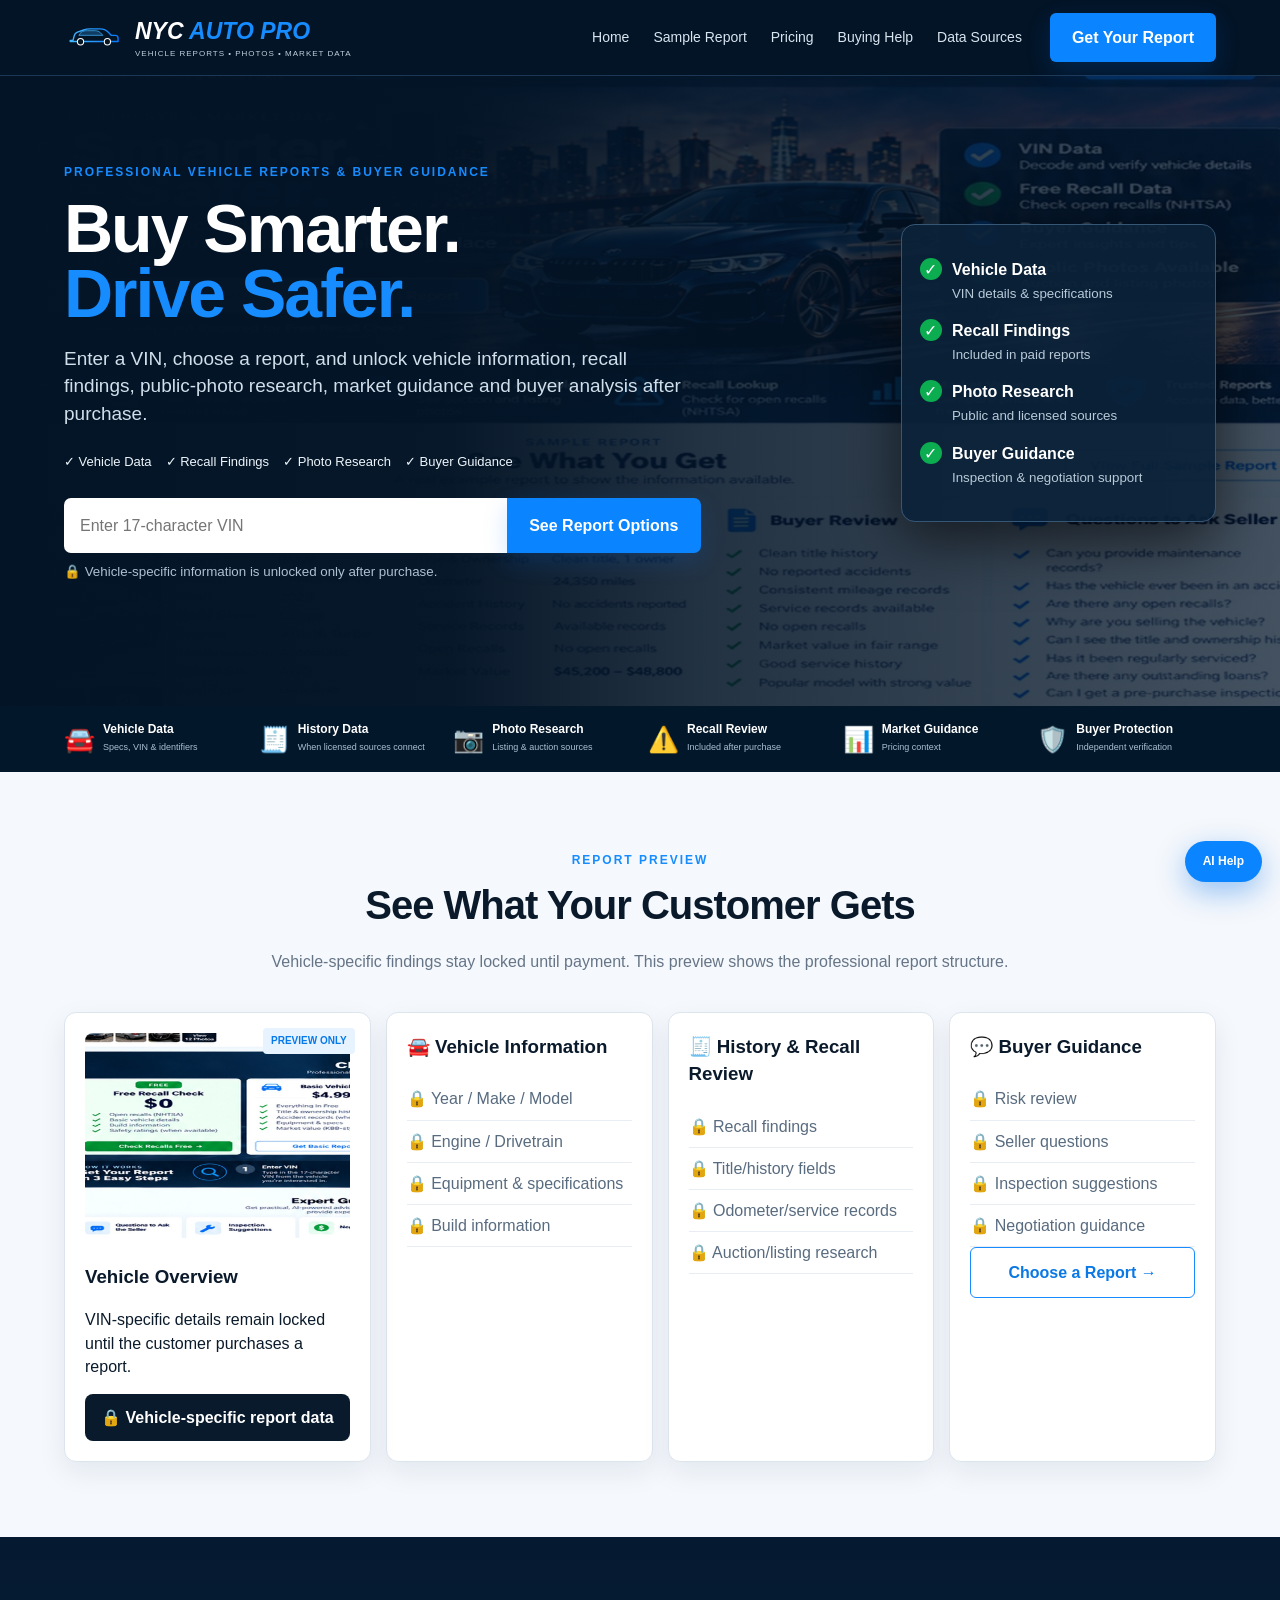
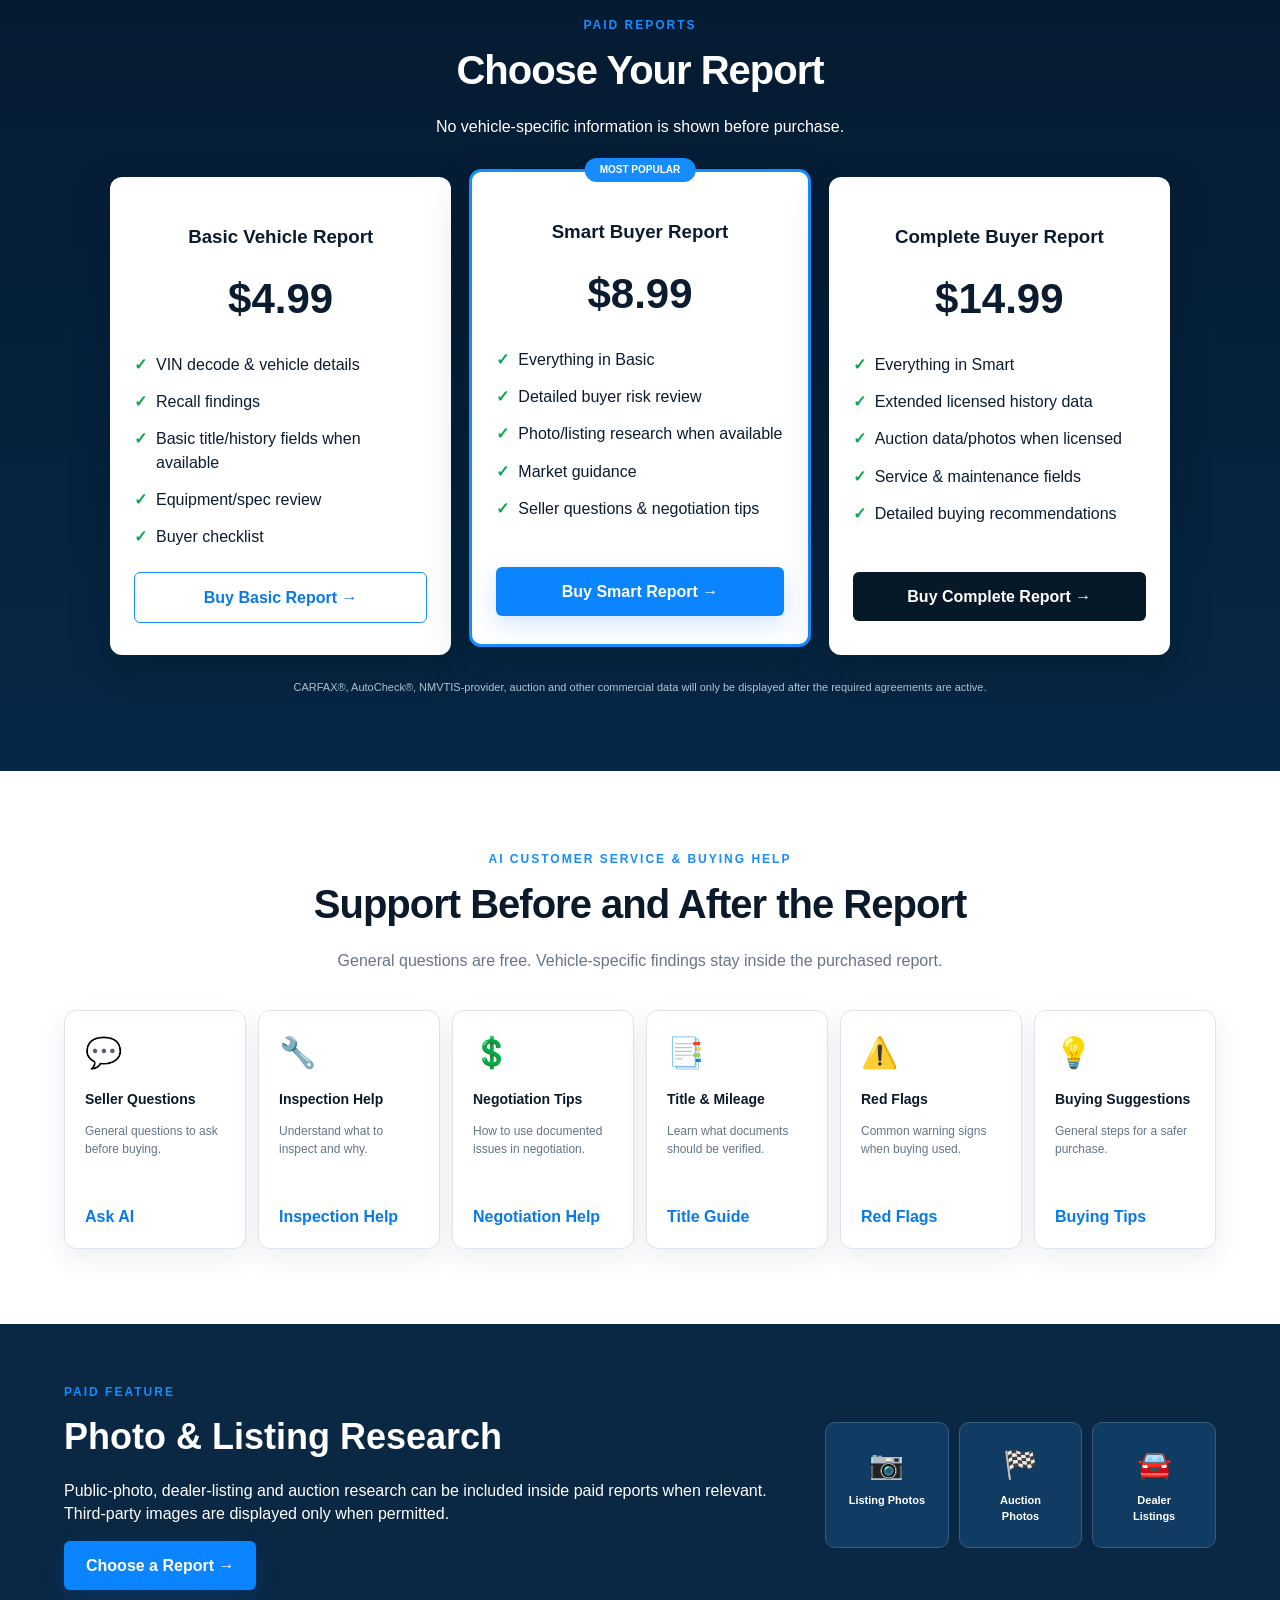
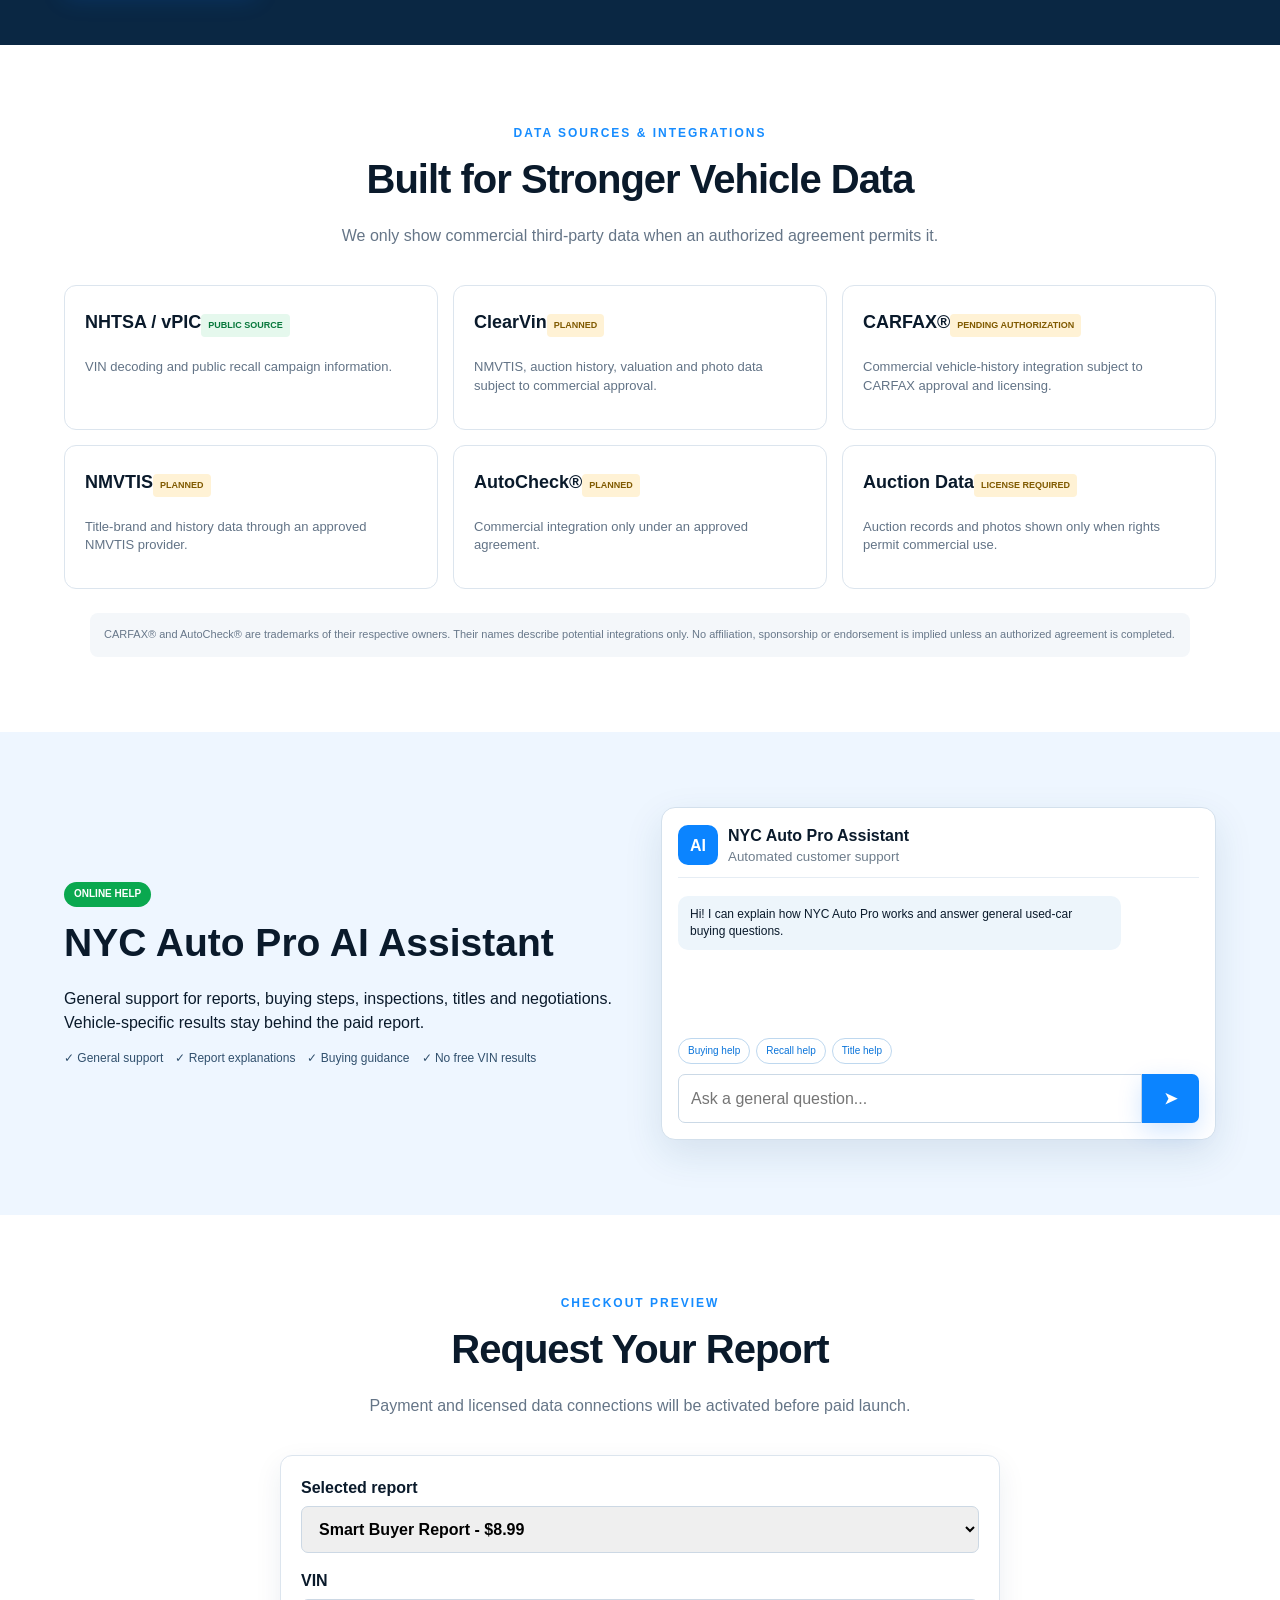
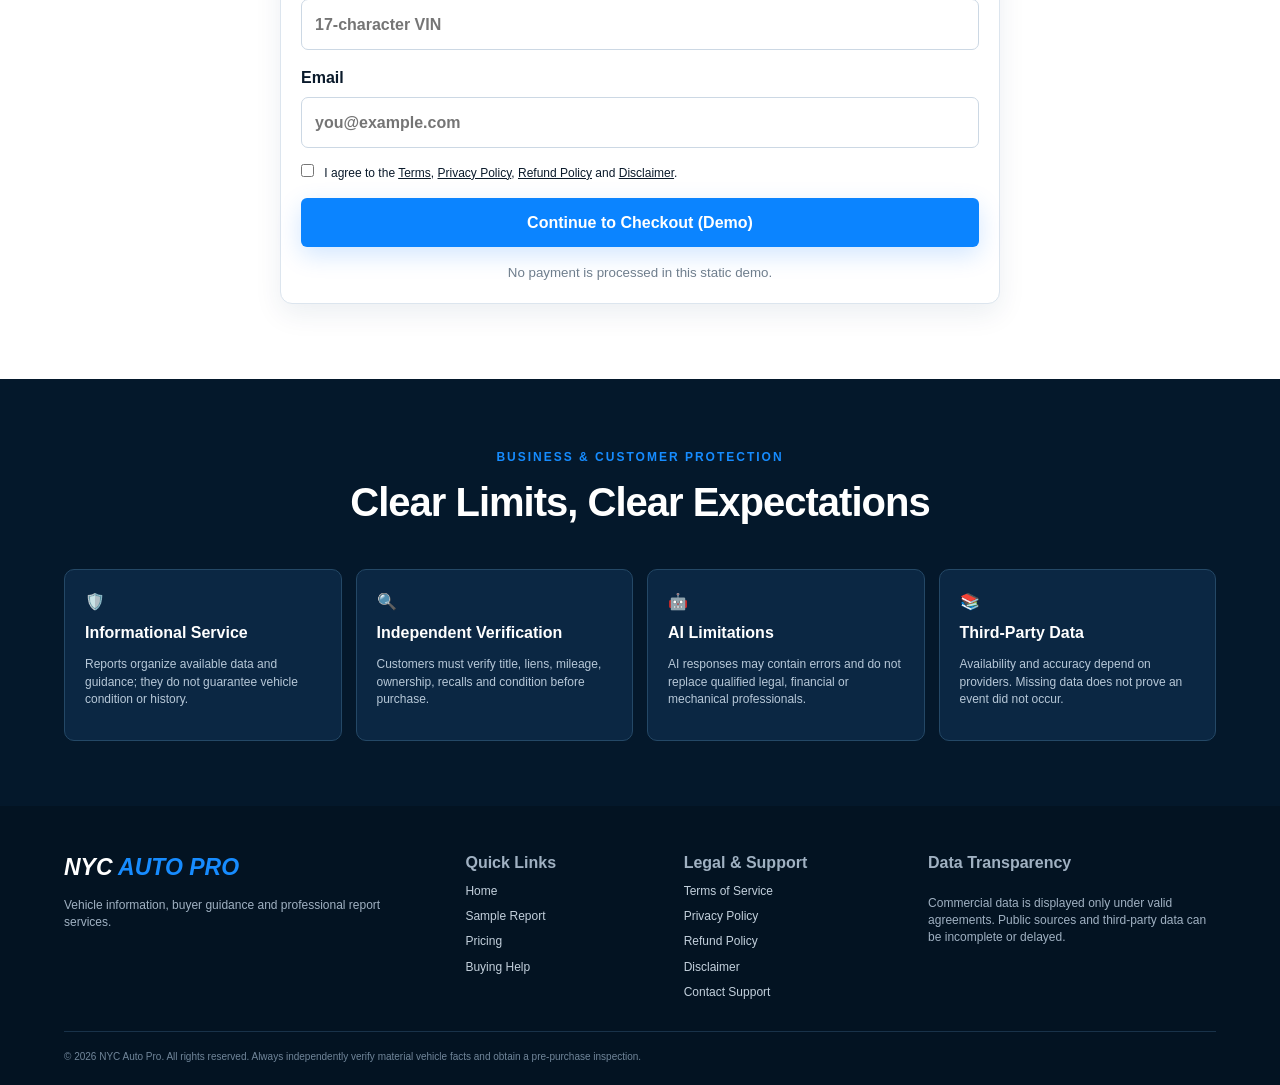
==== commit e366c35b: "Add files via upload" ====
--- a/index.html
+++ b/index.html
@@ -6,12 +6,12 @@
 <title>NYC Auto Pro | Vehicle Reports & Buyer Guidance</title>
 <meta name="description" content="Professional used-vehicle reports, recall findings, history data, photo research, market guidance and buyer support.">
 <link rel="stylesheet" href="styles.css">
-<link rel="icon" href="assets/logo-mark.svg">
+<link rel="icon" href="logo-mark.svg">
 </head>
 <body>
 <header class="topbar">
   <a class="brand" href="#home">
-    <img src="assets/logo-mark.svg" alt="">
+    <img src="logo-mark.svg" alt="">
     <span><strong>NYC <b>AUTO PRO</b></strong><small>VEHICLE REPORTS • PHOTOS • MARKET DATA</small></span>
   </a>
   <button class="menu" id="menuBtn" aria-label="Menu">☰</button>
@@ -71,7 +71,7 @@
   <div class="report-preview">
     <article class="car-card">
       <div class="tag">PREVIEW ONLY</div>
-      <img src="assets/sample-report.jpg" alt="Vehicle report preview">
+      <img src="sample-report.jpg" alt="Vehicle report preview">
       <h3>Vehicle Overview</h3>
       <p>VIN-specific details remain locked until the customer purchases a report.</p>
       <div class="locked">🔒 Vehicle-specific report data</div>
--- a/styles.css
+++ b/styles.css
@@ -1 +1 @@
-*{box-sizing:border-box}html{scroll-behavior:smooth}body{margin:0;font-family:Inter,Arial,sans-serif;color:#0a1a2b;background:#f6f9fc;line-height:1.45}a{color:inherit}button,input,select{font:inherit}.topbar{height:76px;background:#031426;color:#fff;display:flex;align-items:center;padding:0 5vw;gap:28px;position:sticky;top:0;z-index:30;border-bottom:1px solid #1d3854}.brand{display:flex;align-items:center;text-decoration:none;min-width:290px}.brand img{width:62px;margin-right:9px}.brand strong{font-size:23px;font-style:italic}.brand b,.footbrand span{color:#178cff}.brand small{display:block;font-size:8px;letter-spacing:1px;color:#c0cfdd}.topbar nav{display:flex;gap:24px;margin-left:auto}.topbar nav a{text-decoration:none;color:#d8e4ef;font-size:14px}.menu{display:none;margin-left:auto;background:none;border:0;color:white;font-size:25px}.btn{border:0;border-radius:6px;padding:13px 22px;font-weight:800;text-decoration:none;display:inline-block;text-align:center;cursor:pointer}.primary{background:#0b84ff;color:#fff;box-shadow:0 8px 25px #0077ff2e}.secondary{background:#fff;color:#0a78e5;border:1px solid #188cff}.dark{background:#071828;color:#fff}.block{width:100%}.hero{position:relative;background:#06192e;color:#fff;min-height:630px;overflow:hidden}.hero:before{content:"";position:absolute;inset:0;background:url('assets/hero-vehicle.jpg') center/cover no-repeat;opacity:.38}.hero-overlay{position:absolute;inset:0;background:linear-gradient(90deg,#031426 0,#031426f5 35%,#031426aa 55%,#03142655 100%)}.hero-content{position:relative;z-index:2;max-width:1400px;margin:auto;padding:88px 5vw 65px;display:grid;grid-template-columns:1.15fr .85fr;align-items:center;gap:45px}.eyebrow,.title>span{color:#168cff;font-size:12px;letter-spacing:2px;font-weight:900}.hero h1{font-size:68px;line-height:.95;margin:15px 0;letter-spacing:-2px}.hero h1 span{color:#168cff}.hero-copy>p{font-size:19px;color:#d1dfeb;max-width:690px}.hero-pills{display:flex;gap:14px;flex-wrap:wrap;margin:26px 0;color:#edf5fb;font-size:13px}.vinbox{display:flex;max-width:720px}.vinbox input{flex:1;padding:16px;border:0;border-radius:7px 0 0 7px}.vinbox .btn{border-radius:0 7px 7px 0}.secure{display:block;margin-top:9px;color:#adc1d3}.glass-card{margin-left:auto;max-width:315px;background:#0a2138e9;border:1px solid #365675;border-radius:14px;padding:18px;box-shadow:0 18px 60px #0009}.glass-card>div{display:flex;gap:10px;margin:15px 0}.glass-card i{display:grid;place-items:center;width:22px;height:22px;background:#0bad50;border-radius:50%;font-style:normal}.glass-card b{display:block}.glass-card small{color:#b8cad8}.trustbar{background:#03172a;color:#fff;display:grid;grid-template-columns:repeat(6,1fr);gap:16px;padding:15px 5vw}.trustbar div{display:grid;grid-template-columns:auto 1fr;column-gap:8px}.trustbar span{grid-row:1/3;font-size:25px}.trustbar b{font-size:12px}.trustbar small{font-size:9px;color:#abc0d2}.section{padding:75px 5vw}.light{background:#f5f8fc}.title{text-align:center;max-width:860px;margin:0 auto 38px}.title h2{font-size:40px;margin:6px 0 8px;letter-spacing:-1px}.title p{color:#657587}.darktitle h2,.darktitle p{color:#fff}.report-preview{max-width:1300px;margin:auto;display:grid;grid-template-columns:1.15fr 1fr 1fr 1fr;gap:15px}.car-card,.data-card,.helpgrid article,.sourcegrid article,.orderform{background:#fff;border:1px solid #dce5ee;border-radius:12px;padding:20px;box-shadow:0 10px 28px #0e385514}.car-card{position:relative}.car-card img{width:100%;height:205px;object-fit:cover;border-radius:8px}.tag{position:absolute;right:15px;top:15px;background:#e7f3ff;color:#0879e8;padding:6px 8px;border-radius:4px;font-size:10px;font-weight:900}.locked{background:#081a2c;color:#fff;border-radius:8px;padding:12px;text-align:center;font-weight:800}.data-card h3{margin-top:0}.data-card p{border-bottom:1px solid #e7edf3;padding:9px 0;margin:0;color:#586b7f}.pricing{padding:75px 5vw;background:linear-gradient(180deg,#051a30,#062847);color:#fff}.plans{max-width:1060px;margin:auto;display:grid;grid-template-columns:repeat(3,1fr);gap:18px}.plan{position:relative;background:#fff;color:#0b1c31;border-radius:12px;padding:28px 24px;box-shadow:0 18px 45px #0003}.plan h3{text-align:center}.plan strong{display:block;text-align:center;font-size:42px}.plan ul{list-style:none;padding:0;min-height:210px}.plan li{padding:7px 0 7px 22px;position:relative}.plan li:before{content:"✓";position:absolute;left:0;color:#0aa84f;font-weight:900}.plan.featured{border:3px solid #168cff;transform:translateY(-8px)}.ribbon{position:absolute;top:-14px;left:50%;transform:translateX(-50%);background:#168cff;color:#fff;border-radius:20px;padding:5px 15px;font-size:10px;font-weight:900}.note{max-width:1000px;margin:25px auto 0;text-align:center;color:#b7cada;font-size:11px}.buyer{background:#fff}.helpgrid{max-width:1300px;margin:auto;display:grid;grid-template-columns:repeat(6,1fr);gap:12px}.helpgrid article span{font-size:30px}.helpgrid h3{font-size:14px}.helpgrid p{font-size:12px;color:#637589;min-height:70px}.linkbtn{background:none;border:0;color:#0879e8;font-weight:800;padding:0;cursor:pointer}.photo-band{padding:55px 5vw;background:#0a2743;color:#fff;display:grid;grid-template-columns:1.3fr .7fr;gap:35px;align-items:center}.photo-band h2{font-size:36px;margin:8px 0}.photo-cards{display:grid;grid-template-columns:repeat(3,1fr);gap:10px}.photo-cards div{background:#103b63;border:1px solid #335d7d;border-radius:10px;padding:22px;text-align:center;font-size:28px}.photo-cards b{display:block;font-size:11px;margin-top:8px}.sources{background:#fff}.sourcegrid{max-width:1200px;margin:auto;display:grid;grid-template-columns:repeat(3,1fr);gap:15px}.sourcegrid article{box-shadow:none}.sourcegrid b{font-size:18px}.sourcegrid span{display:inline-block;margin:8px 0;background:#fff2d5;color:#805a00;padding:5px 7px;border-radius:4px;font-size:9px;font-weight:900}.sourcegrid .ok span{background:#e5f8ed;color:#08783c}.sourcegrid p{color:#627386;font-size:13px}.trademark{max-width:1100px;margin:24px auto 0;background:#f4f7fa;border-radius:8px;padding:14px;color:#68788a;font-size:11px}.ai-section{padding:75px 5vw;background:#eef6ff;display:grid;grid-template-columns:1fr 1fr;gap:42px;align-items:center}.ai-copy h2{font-size:39px;margin:8px 0}.online{display:inline-block;background:#0aa84f;color:#fff;border-radius:15px;padding:5px 10px;font-size:10px;font-weight:900}.checks{display:flex;gap:12px;flex-wrap:wrap;color:#31506d;font-size:12px}.chat{background:#fff;border:1px solid #d3e0ec;border-radius:14px;padding:16px;box-shadow:0 14px 38px #17496e1e}.chathead{display:flex;gap:10px;align-items:center;border-bottom:1px solid #e6edf4;padding-bottom:10px}.chathead>span{display:grid;place-items:center;width:40px;height:40px;background:#0b84ff;color:#fff;border-radius:10px;font-weight:900}.chathead small{display:block;color:#6d7c8b}.msgs{height:160px;overflow:auto;padding:12px 0}.bot,.user{max-width:85%;padding:10px 12px;border-radius:10px;margin:6px 0;font-size:12px}.bot{background:#edf5fb}.user{background:#0b84ff;color:#fff;margin-left:auto}.quick{display:flex;gap:6px;flex-wrap:wrap}.quick button{border:1px solid #bed8ef;background:#fff;color:#0a74da;border-radius:14px;padding:5px 9px;font-size:10px;cursor:pointer}.chat form{display:flex;margin-top:10px}.chat input{flex:1;padding:12px;border:1px solid #cbd9e6;border-radius:7px 0 0 7px}.chat form .btn{border-radius:0 7px 7px 0}.order{background:#fff}.orderform{max-width:720px;margin:auto;display:grid;gap:16px}.orderform label{font-weight:800}.orderform input,.orderform select{display:block;width:100%;padding:13px;margin-top:7px;border:1px solid #ccd8e4;border-radius:7px}.orderform .agree{font-size:12px;font-weight:400}.orderform .agree input{display:inline;width:auto;margin:0 7px 0 0}.orderform small{text-align:center;color:#6f7e8d}.owner-protection{padding:65px 5vw;background:#04182b;color:#fff}.protectgrid{max-width:1200px;margin:auto;display:grid;grid-template-columns:repeat(4,1fr);gap:14px}.protectgrid article{background:#0b2743;border:1px solid #244866;border-radius:10px;padding:20px}.protectgrid b{display:block;margin:8px 0}.protectgrid p{color:#b7c8d8;font-size:12px}footer{background:#031322;color:#a0b1c2;padding:45px 5vw 20px}.footergrid{max-width:1250px;margin:auto;display:grid;grid-template-columns:1.4fr .7fr .8fr 1.1fr;gap:35px}.footergrid>div:not(:first-child){display:flex;flex-direction:column;gap:8px}.footergrid a{text-decoration:none;color:#c3d0dc;font-size:12px}.footergrid p{font-size:12px}.footbrand{font-size:23px;font-weight:900;font-style:italic;color:#fff}.copyright{max-width:1250px;margin:30px auto 0;padding-top:18px;border-top:1px solid #193249;font-size:10px;color:#71869a}.floathelp{position:fixed;right:18px;bottom:18px;background:#0b84ff;color:#fff;border-radius:25px;padding:12px 18px;font-size:12px;font-weight:900;box-shadow:0 10px 30px #006fe866;z-index:20;cursor:pointer}.toast{position:fixed;left:50%;bottom:80px;transform:translateX(-50%);background:#071726;color:#fff;border-radius:8px;padding:12px 18px;opacity:0;pointer-events:none;transition:.2s;z-index:50;font-size:12px}.toast.show{opacity:1}.legal-top{background:#031426;color:#fff;padding:18px 5vw}.legal-top a{text-decoration:none}.legal-top span{color:#168cff}.legal-page{max-width:960px;margin:40px auto;padding:0 24px 60px}.legal-page h1{font-size:42px}.legal-page p,.legal-page li{color:#46596d}.legal-callout{background:#fff4d8;border-left:4px solid #e0a000;padding:14px}.legal-footer{background:#031322;color:#8fa3b6;text-align:center;padding:25px;font-size:11px}@media(max-width:1080px){.topbar nav{display:none}.menu{display:block}.topbar nav.open{display:flex;position:absolute;left:0;right:0;top:76px;background:#06192d;padding:20px;flex-direction:column}.topcta{display:none}.hero-content{grid-template-columns:1fr}.hero-side{max-width:760px}.trustbar{grid-template-columns:repeat(3,1fr)}.report-preview{grid-template-columns:repeat(2,1fr)}.helpgrid{grid-template-columns:repeat(3,1fr)}.sourcegrid{grid-template-columns:repeat(2,1fr)}}@media(max-width:720px){.brand{min-width:0}.brand strong{font-size:17px}.brand small{display:none}.brand img{width:46px}.hero-content{padding-top:50px}.hero h1{font-size:50px}.glass-card{margin:0;max-width:none}.vinbox{display:block}.vinbox input,.vinbox .btn{width:100%;border-radius:7px;margin:3px 0}.trustbar{grid-template-columns:repeat(2,1fr)}.report-preview,.plans,.helpgrid,.sourcegrid,.ai-section,.photo-band,.protectgrid,.footergrid{grid-template-columns:1fr}.plan.featured{transform:none}.photo-cards{grid-template-columns:repeat(3,1fr)}.helpgrid article p{min-height:0}.title h2{font-size:31px}.ai-copy h2{font-size:31px}}+*{box-sizing:border-box}html{scroll-behavior:smooth}body{margin:0;font-family:Inter,Arial,sans-serif;color:#0a1a2b;background:#f6f9fc;line-height:1.45}a{color:inherit}button,input,select{font:inherit}.topbar{height:76px;background:#031426;color:#fff;display:flex;align-items:center;padding:0 5vw;gap:28px;position:sticky;top:0;z-index:30;border-bottom:1px solid #1d3854}.brand{display:flex;align-items:center;text-decoration:none;min-width:290px}.brand img{width:62px;margin-right:9px}.brand strong{font-size:23px;font-style:italic}.brand b,.footbrand span{color:#178cff}.brand small{display:block;font-size:8px;letter-spacing:1px;color:#c0cfdd}.topbar nav{display:flex;gap:24px;margin-left:auto}.topbar nav a{text-decoration:none;color:#d8e4ef;font-size:14px}.menu{display:none;margin-left:auto;background:none;border:0;color:white;font-size:25px}.btn{border:0;border-radius:6px;padding:13px 22px;font-weight:800;text-decoration:none;display:inline-block;text-align:center;cursor:pointer}.primary{background:#0b84ff;color:#fff;box-shadow:0 8px 25px #0077ff2e}.secondary{background:#fff;color:#0a78e5;border:1px solid #188cff}.dark{background:#071828;color:#fff}.block{width:100%}.hero{position:relative;background:#06192e;color:#fff;min-height:630px;overflow:hidden}.hero:before{content:"";position:absolute;inset:0;background:url('hero-vehicle.jpg') center/cover no-repeat;opacity:.38}.hero-overlay{position:absolute;inset:0;background:linear-gradient(90deg,#031426 0,#031426f5 35%,#031426aa 55%,#03142655 100%)}.hero-content{position:relative;z-index:2;max-width:1400px;margin:auto;padding:88px 5vw 65px;display:grid;grid-template-columns:1.15fr .85fr;align-items:center;gap:45px}.eyebrow,.title>span{color:#168cff;font-size:12px;letter-spacing:2px;font-weight:900}.hero h1{font-size:68px;line-height:.95;margin:15px 0;letter-spacing:-2px}.hero h1 span{color:#168cff}.hero-copy>p{font-size:19px;color:#d1dfeb;max-width:690px}.hero-pills{display:flex;gap:14px;flex-wrap:wrap;margin:26px 0;color:#edf5fb;font-size:13px}.vinbox{display:flex;max-width:720px}.vinbox input{flex:1;padding:16px;border:0;border-radius:7px 0 0 7px}.vinbox .btn{border-radius:0 7px 7px 0}.secure{display:block;margin-top:9px;color:#adc1d3}.glass-card{margin-left:auto;max-width:315px;background:#0a2138e9;border:1px solid #365675;border-radius:14px;padding:18px;box-shadow:0 18px 60px #0009}.glass-card>div{display:flex;gap:10px;margin:15px 0}.glass-card i{display:grid;place-items:center;width:22px;height:22px;background:#0bad50;border-radius:50%;font-style:normal}.glass-card b{display:block}.glass-card small{color:#b8cad8}.trustbar{background:#03172a;color:#fff;display:grid;grid-template-columns:repeat(6,1fr);gap:16px;padding:15px 5vw}.trustbar div{display:grid;grid-template-columns:auto 1fr;column-gap:8px}.trustbar span{grid-row:1/3;font-size:25px}.trustbar b{font-size:12px}.trustbar small{font-size:9px;color:#abc0d2}.section{padding:75px 5vw}.light{background:#f5f8fc}.title{text-align:center;max-width:860px;margin:0 auto 38px}.title h2{font-size:40px;margin:6px 0 8px;letter-spacing:-1px}.title p{color:#657587}.darktitle h2,.darktitle p{color:#fff}.report-preview{max-width:1300px;margin:auto;display:grid;grid-template-columns:1.15fr 1fr 1fr 1fr;gap:15px}.car-card,.data-card,.helpgrid article,.sourcegrid article,.orderform{background:#fff;border:1px solid #dce5ee;border-radius:12px;padding:20px;box-shadow:0 10px 28px #0e385514}.car-card{position:relative}.car-card img{width:100%;height:205px;object-fit:cover;border-radius:8px}.tag{position:absolute;right:15px;top:15px;background:#e7f3ff;color:#0879e8;padding:6px 8px;border-radius:4px;font-size:10px;font-weight:900}.locked{background:#081a2c;color:#fff;border-radius:8px;padding:12px;text-align:center;font-weight:800}.data-card h3{margin-top:0}.data-card p{border-bottom:1px solid #e7edf3;padding:9px 0;margin:0;color:#586b7f}.pricing{padding:75px 5vw;background:linear-gradient(180deg,#051a30,#062847);color:#fff}.plans{max-width:1060px;margin:auto;display:grid;grid-template-columns:repeat(3,1fr);gap:18px}.plan{position:relative;background:#fff;color:#0b1c31;border-radius:12px;padding:28px 24px;box-shadow:0 18px 45px #0003}.plan h3{text-align:center}.plan strong{display:block;text-align:center;font-size:42px}.plan ul{list-style:none;padding:0;min-height:210px}.plan li{padding:7px 0 7px 22px;position:relative}.plan li:before{content:"✓";position:absolute;left:0;color:#0aa84f;font-weight:900}.plan.featured{border:3px solid #168cff;transform:translateY(-8px)}.ribbon{position:absolute;top:-14px;left:50%;transform:translateX(-50%);background:#168cff;color:#fff;border-radius:20px;padding:5px 15px;font-size:10px;font-weight:900}.note{max-width:1000px;margin:25px auto 0;text-align:center;color:#b7cada;font-size:11px}.buyer{background:#fff}.helpgrid{max-width:1300px;margin:auto;display:grid;grid-template-columns:repeat(6,1fr);gap:12px}.helpgrid article span{font-size:30px}.helpgrid h3{font-size:14px}.helpgrid p{font-size:12px;color:#637589;min-height:70px}.linkbtn{background:none;border:0;color:#0879e8;font-weight:800;padding:0;cursor:pointer}.photo-band{padding:55px 5vw;background:#0a2743;color:#fff;display:grid;grid-template-columns:1.3fr .7fr;gap:35px;align-items:center}.photo-band h2{font-size:36px;margin:8px 0}.photo-cards{display:grid;grid-template-columns:repeat(3,1fr);gap:10px}.photo-cards div{background:#103b63;border:1px solid #335d7d;border-radius:10px;padding:22px;text-align:center;font-size:28px}.photo-cards b{display:block;font-size:11px;margin-top:8px}.sources{background:#fff}.sourcegrid{max-width:1200px;margin:auto;display:grid;grid-template-columns:repeat(3,1fr);gap:15px}.sourcegrid article{box-shadow:none}.sourcegrid b{font-size:18px}.sourcegrid span{display:inline-block;margin:8px 0;background:#fff2d5;color:#805a00;padding:5px 7px;border-radius:4px;font-size:9px;font-weight:900}.sourcegrid .ok span{background:#e5f8ed;color:#08783c}.sourcegrid p{color:#627386;font-size:13px}.trademark{max-width:1100px;margin:24px auto 0;background:#f4f7fa;border-radius:8px;padding:14px;color:#68788a;font-size:11px}.ai-section{padding:75px 5vw;background:#eef6ff;display:grid;grid-template-columns:1fr 1fr;gap:42px;align-items:center}.ai-copy h2{font-size:39px;margin:8px 0}.online{display:inline-block;background:#0aa84f;color:#fff;border-radius:15px;padding:5px 10px;font-size:10px;font-weight:900}.checks{display:flex;gap:12px;flex-wrap:wrap;color:#31506d;font-size:12px}.chat{background:#fff;border:1px solid #d3e0ec;border-radius:14px;padding:16px;box-shadow:0 14px 38px #17496e1e}.chathead{display:flex;gap:10px;align-items:center;border-bottom:1px solid #e6edf4;padding-bottom:10px}.chathead>span{display:grid;place-items:center;width:40px;height:40px;background:#0b84ff;color:#fff;border-radius:10px;font-weight:900}.chathead small{display:block;color:#6d7c8b}.msgs{height:160px;overflow:auto;padding:12px 0}.bot,.user{max-width:85%;padding:10px 12px;border-radius:10px;margin:6px 0;font-size:12px}.bot{background:#edf5fb}.user{background:#0b84ff;color:#fff;margin-left:auto}.quick{display:flex;gap:6px;flex-wrap:wrap}.quick button{border:1px solid #bed8ef;background:#fff;color:#0a74da;border-radius:14px;padding:5px 9px;font-size:10px;cursor:pointer}.chat form{display:flex;margin-top:10px}.chat input{flex:1;padding:12px;border:1px solid #cbd9e6;border-radius:7px 0 0 7px}.chat form .btn{border-radius:0 7px 7px 0}.order{background:#fff}.orderform{max-width:720px;margin:auto;display:grid;gap:16px}.orderform label{font-weight:800}.orderform input,.orderform select{display:block;width:100%;padding:13px;margin-top:7px;border:1px solid #ccd8e4;border-radius:7px}.orderform .agree{font-size:12px;font-weight:400}.orderform .agree input{display:inline;width:auto;margin:0 7px 0 0}.orderform small{text-align:center;color:#6f7e8d}.owner-protection{padding:65px 5vw;background:#04182b;color:#fff}.protectgrid{max-width:1200px;margin:auto;display:grid;grid-template-columns:repeat(4,1fr);gap:14px}.protectgrid article{background:#0b2743;border:1px solid #244866;border-radius:10px;padding:20px}.protectgrid b{display:block;margin:8px 0}.protectgrid p{color:#b7c8d8;font-size:12px}footer{background:#031322;color:#a0b1c2;padding:45px 5vw 20px}.footergrid{max-width:1250px;margin:auto;display:grid;grid-template-columns:1.4fr .7fr .8fr 1.1fr;gap:35px}.footergrid>div:not(:first-child){display:flex;flex-direction:column;gap:8px}.footergrid a{text-decoration:none;color:#c3d0dc;font-size:12px}.footergrid p{font-size:12px}.footbrand{font-size:23px;font-weight:900;font-style:italic;color:#fff}.copyright{max-width:1250px;margin:30px auto 0;padding-top:18px;border-top:1px solid #193249;font-size:10px;color:#71869a}.floathelp{position:fixed;right:18px;bottom:18px;background:#0b84ff;color:#fff;border-radius:25px;padding:12px 18px;font-size:12px;font-weight:900;box-shadow:0 10px 30px #006fe866;z-index:20;cursor:pointer}.toast{position:fixed;left:50%;bottom:80px;transform:translateX(-50%);background:#071726;color:#fff;border-radius:8px;padding:12px 18px;opacity:0;pointer-events:none;transition:.2s;z-index:50;font-size:12px}.toast.show{opacity:1}.legal-top{background:#031426;color:#fff;padding:18px 5vw}.legal-top a{text-decoration:none}.legal-top span{color:#168cff}.legal-page{max-width:960px;margin:40px auto;padding:0 24px 60px}.legal-page h1{font-size:42px}.legal-page p,.legal-page li{color:#46596d}.legal-callout{background:#fff4d8;border-left:4px solid #e0a000;padding:14px}.legal-footer{background:#031322;color:#8fa3b6;text-align:center;padding:25px;font-size:11px}@media(max-width:1080px){.topbar nav{display:none}.menu{display:block}.topbar nav.open{display:flex;position:absolute;left:0;right:0;top:76px;background:#06192d;padding:20px;flex-direction:column}.topcta{display:none}.hero-content{grid-template-columns:1fr}.hero-side{max-width:760px}.trustbar{grid-template-columns:repeat(3,1fr)}.report-preview{grid-template-columns:repeat(2,1fr)}.helpgrid{grid-template-columns:repeat(3,1fr)}.sourcegrid{grid-template-columns:repeat(2,1fr)}}@media(max-width:720px){.brand{min-width:0}.brand strong{font-size:17px}.brand small{display:none}.brand img{width:46px}.hero-content{padding-top:50px}.hero h1{font-size:50px}.glass-card{margin:0;max-width:none}.vinbox{display:block}.vinbox input,.vinbox .btn{width:100%;border-radius:7px;margin:3px 0}.trustbar{grid-template-columns:repeat(2,1fr)}.report-preview,.plans,.helpgrid,.sourcegrid,.ai-section,.photo-band,.protectgrid,.footergrid{grid-template-columns:1fr}.plan.featured{transform:none}.photo-cards{grid-template-columns:repeat(3,1fr)}.helpgrid article p{min-height:0}.title h2{font-size:31px}.ai-copy h2{font-size:31px}}
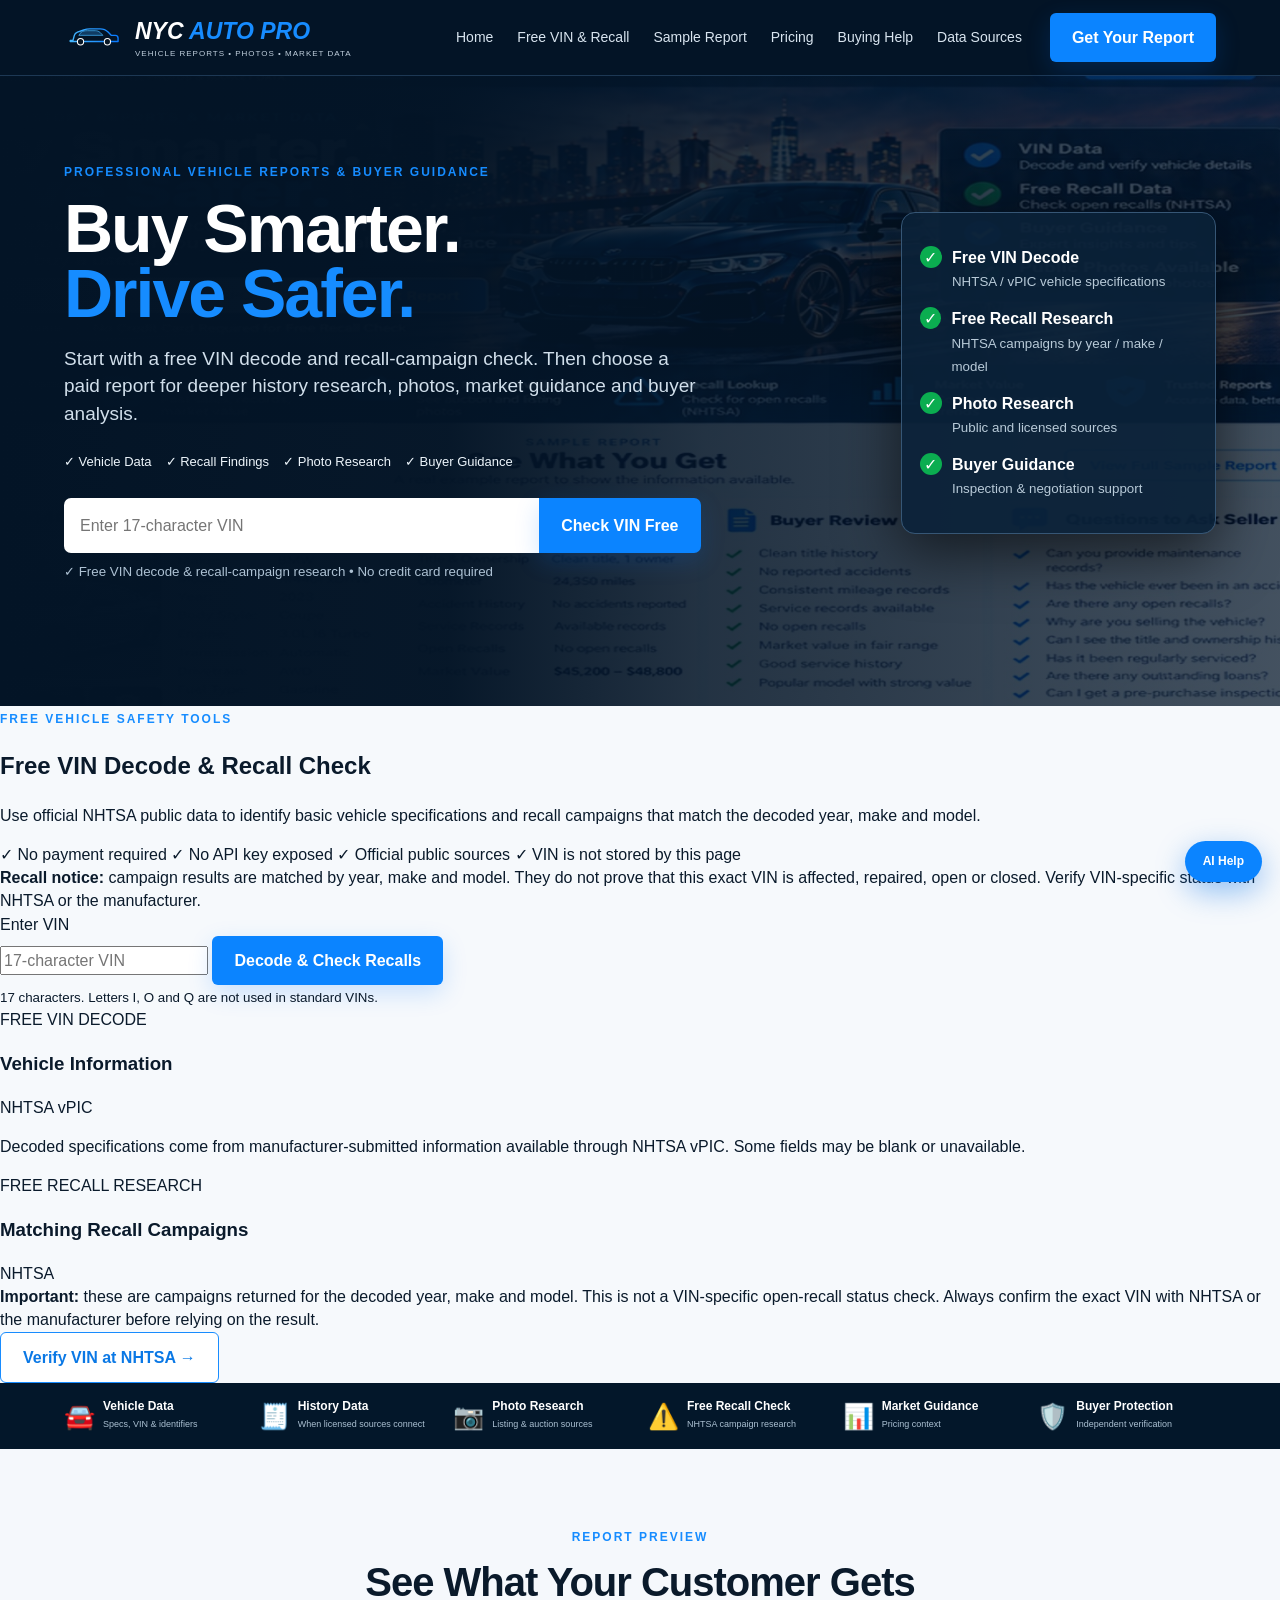
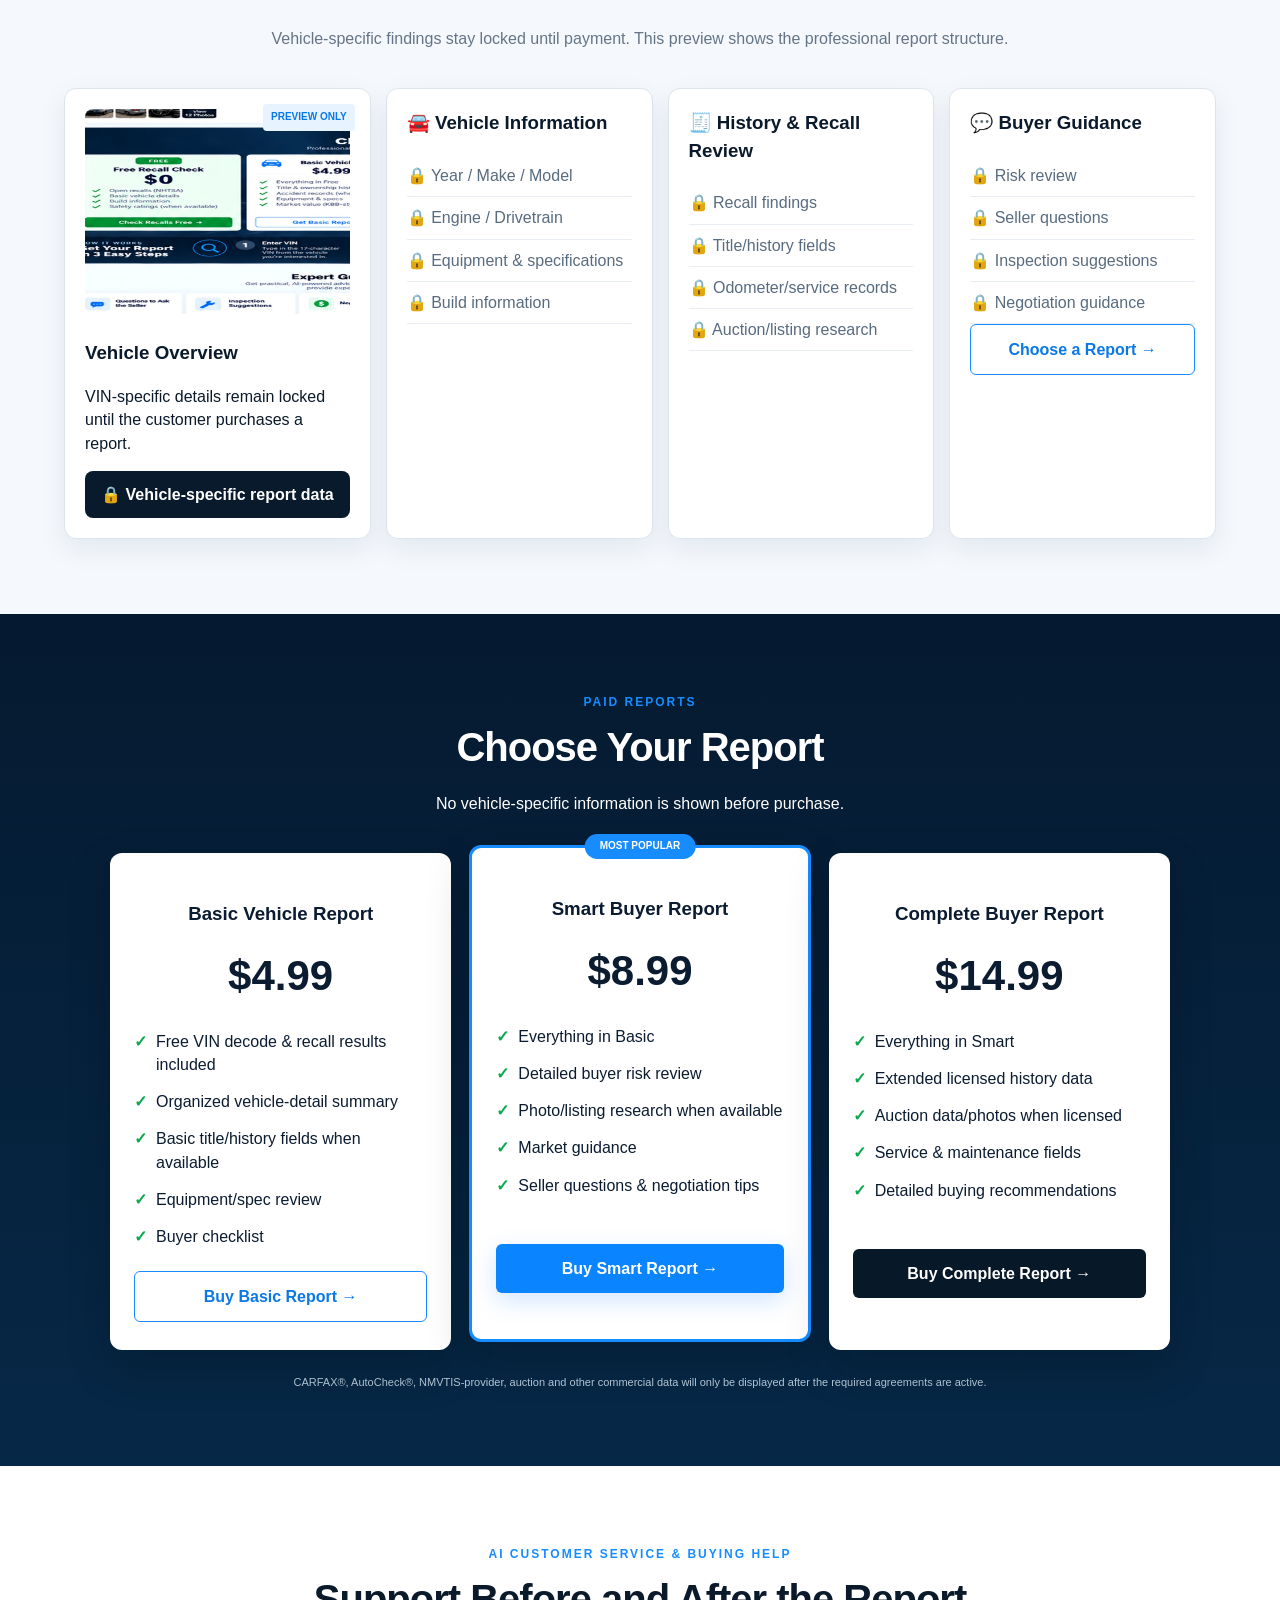
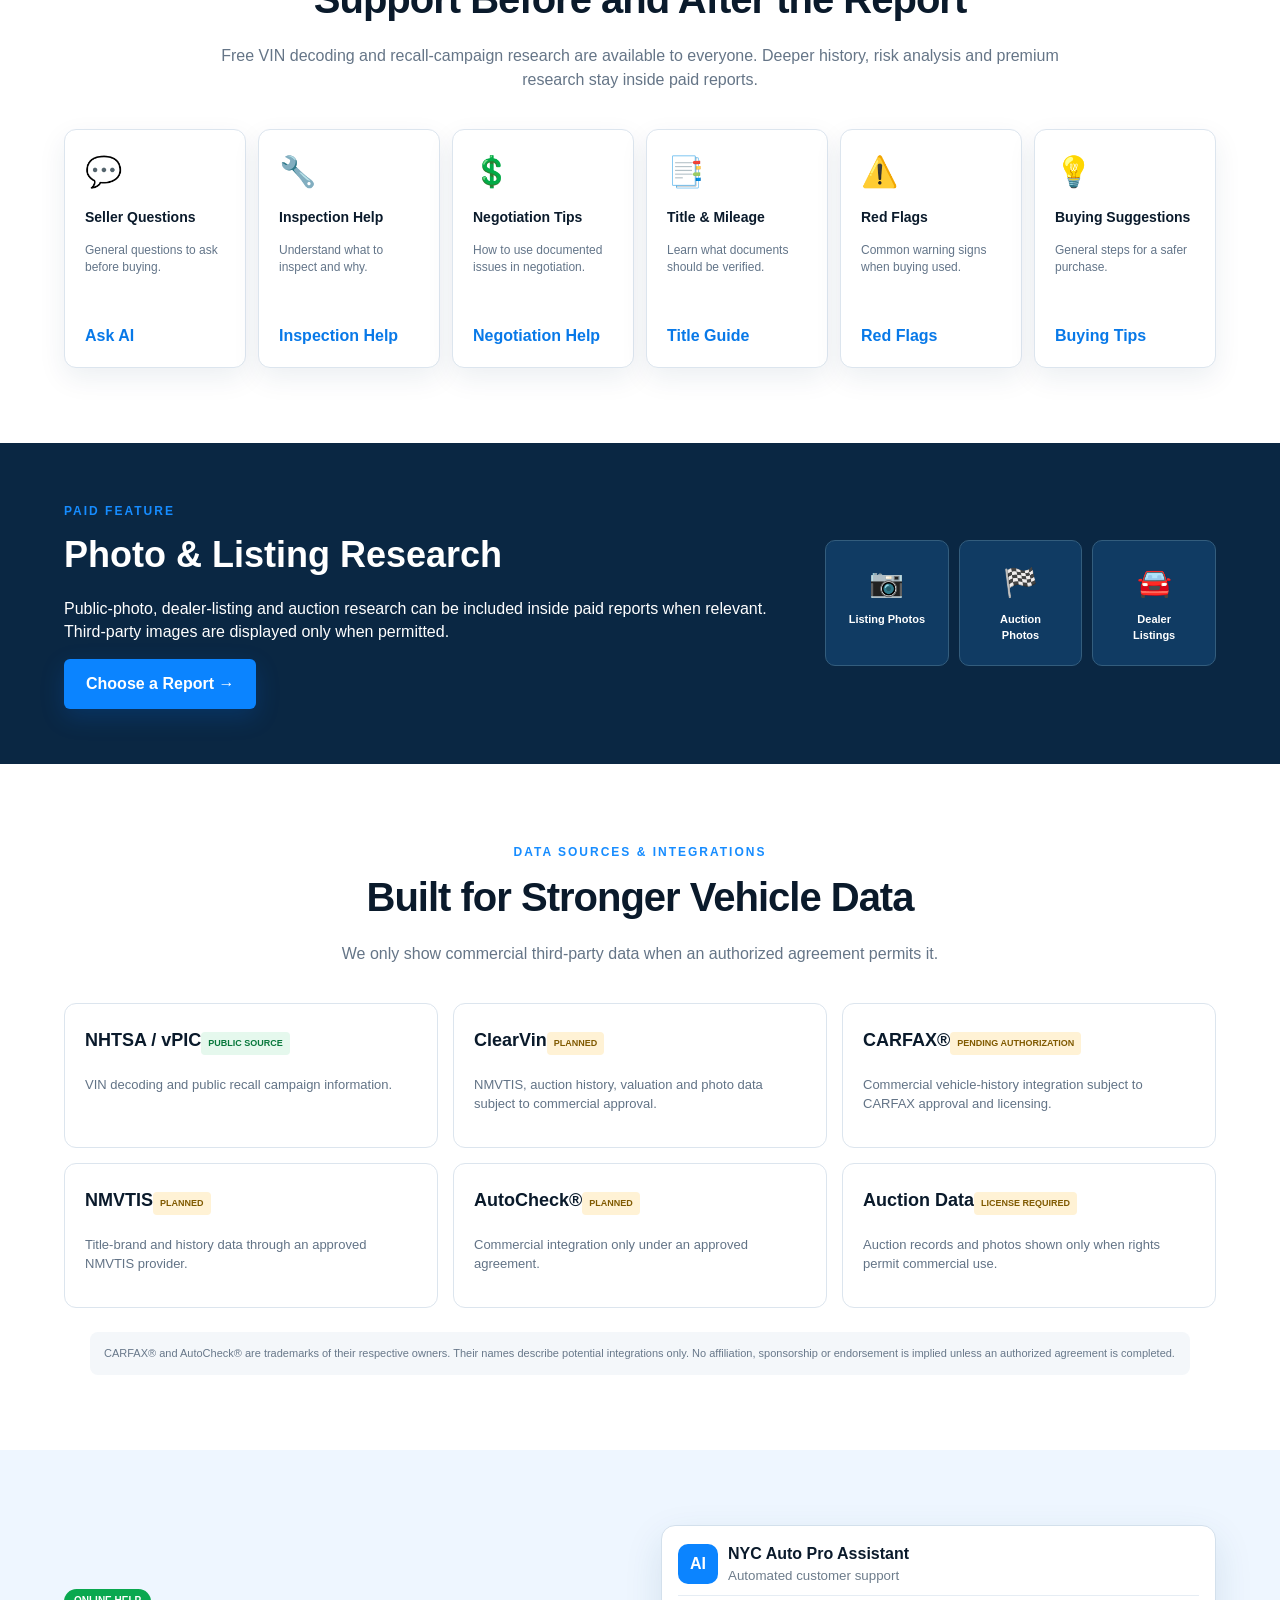
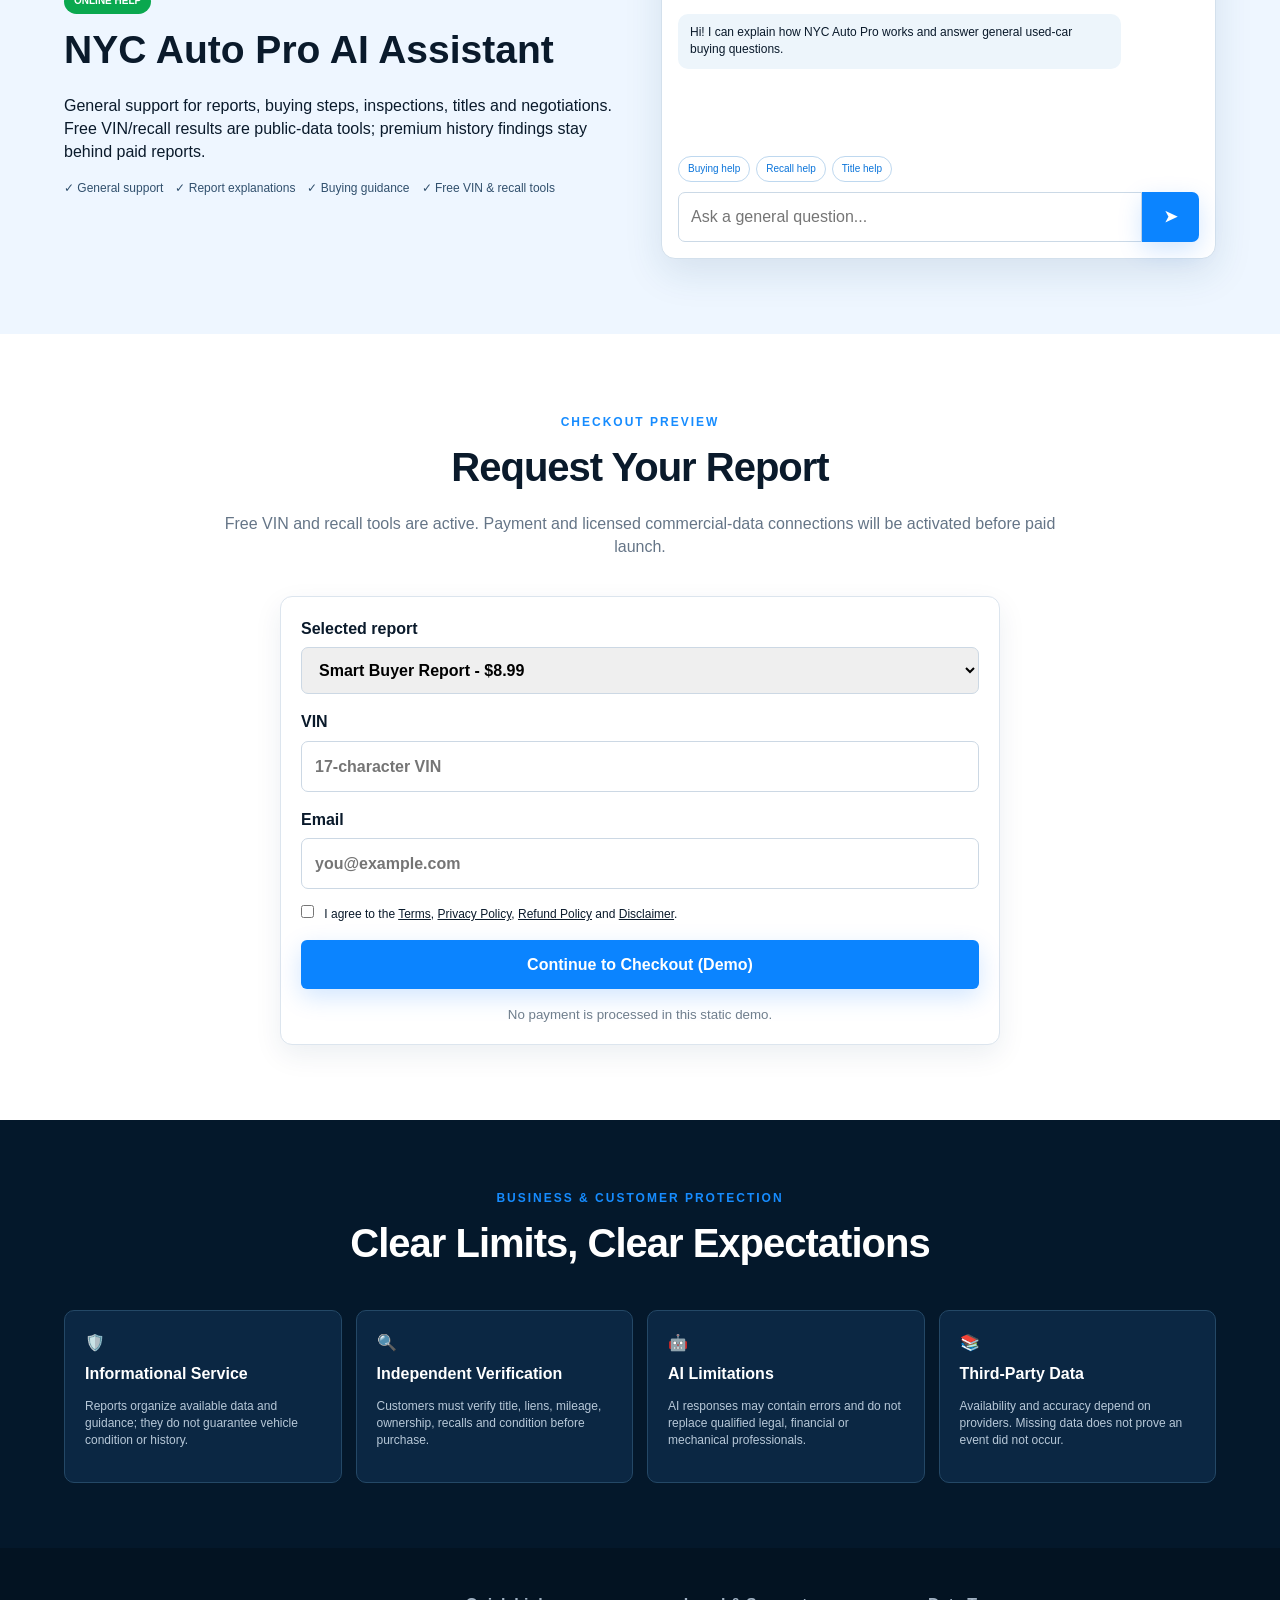
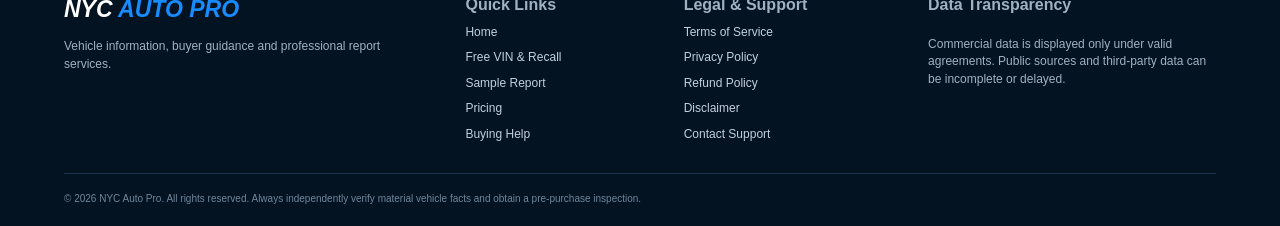
==== commit 48584fb0: "Add free VIN decode and recall tools to NYC Auto Pro" ====
--- a/index.html
+++ b/index.html
@@ -4,7 +4,9 @@
 <meta charset="utf-8">
 <meta name="viewport" content="width=device-width,initial-scale=1">
 <title>NYC Auto Pro | Vehicle Reports & Buyer Guidance</title>
-<meta name="description" content="Professional used-vehicle reports, recall findings, history data, photo research, market guidance and buyer support.">
+<meta name="description" content="Professional used-vehicle reports, free VIN decoding, recall campaign research, photo research, market guidance and buyer support.">
+<meta name="referrer" content="strict-origin-when-cross-origin">
+<meta http-equiv="Content-Security-Policy" content="default-src 'self'; img-src 'self' data:; style-src 'self' 'unsafe-inline'; script-src 'self'; connect-src 'self' https://vpic.nhtsa.dot.gov https://api.nhtsa.gov; frame-ancestors 'none'; base-uri 'self'; form-action 'self'; upgrade-insecure-requests">
 <link rel="stylesheet" href="styles.css">
 <link rel="icon" href="logo-mark.svg">
 </head>
@@ -17,6 +19,7 @@
   <button class="menu" id="menuBtn" aria-label="Menu">☰</button>
   <nav id="mainNav">
     <a href="#home">Home</a>
+    <a href="#free-check">Free VIN & Recall</a>
     <a href="#report">Sample Report</a>
     <a href="#pricing">Pricing</a>
     <a href="#buyer-help">Buying Help</a>
@@ -32,24 +35,79 @@
     <div class="hero-copy">
       <div class="eyebrow">PROFESSIONAL VEHICLE REPORTS & BUYER GUIDANCE</div>
       <h1>Buy Smarter.<br><span>Drive Safer.</span></h1>
-      <p>Enter a VIN, choose a report, and unlock vehicle information, recall findings, public-photo research, market guidance and buyer analysis after purchase.</p>
+      <p>Start with a free VIN decode and recall-campaign check. Then choose a paid report for deeper history research, photos, market guidance and buyer analysis.</p>
       <div class="hero-pills">
         <span>✓ Vehicle Data</span><span>✓ Recall Findings</span><span>✓ Photo Research</span><span>✓ Buyer Guidance</span>
       </div>
       <form id="vinForm" class="vinbox">
         <input id="vin" maxlength="17" placeholder="Enter 17-character VIN">
-        <button class="btn primary" type="submit">See Report Options</button>
+        <button class="btn primary" type="submit">Check VIN Free</button>
       </form>
-      <small class="secure">🔒 Vehicle-specific information is unlocked only after purchase.</small>
+      <small class="secure">✓ Free VIN decode & recall-campaign research • No credit card required</small>
     </div>
     <div class="hero-side">
       <div class="glass-card">
-        <div><i>✓</i><span><b>Vehicle Data</b><small>VIN details & specifications</small></span></div>
-        <div><i>✓</i><span><b>Recall Findings</b><small>Included in paid reports</small></span></div>
+        <div><i>✓</i><span><b>Free VIN Decode</b><small>NHTSA / vPIC vehicle specifications</small></span></div>
+        <div><i>✓</i><span><b>Free Recall Research</b><small>NHTSA campaigns by year / make / model</small></span></div>
         <div><i>✓</i><span><b>Photo Research</b><small>Public and licensed sources</small></span></div>
         <div><i>✓</i><span><b>Buyer Guidance</b><small>Inspection & negotiation support</small></span></div>
       </div>
     </div>
+  </div>
+</section>
+
+
+<section class="free-check" id="free-check">
+  <div class="free-wrap">
+    <div class="free-copy">
+      <span class="eyebrow">FREE VEHICLE SAFETY TOOLS</span>
+      <h2>Free VIN Decode & Recall Check</h2>
+      <p>Use official NHTSA public data to identify basic vehicle specifications and recall campaigns that match the decoded year, make and model.</p>
+      <div class="free-security">
+        <span>✓ No payment required</span>
+        <span>✓ No API key exposed</span>
+        <span>✓ Official public sources</span>
+        <span>✓ VIN is not stored by this page</span>
+      </div>
+      <div class="free-warning">
+        <b>Recall notice:</b> campaign results are matched by year, make and model. They do not prove that this exact VIN is affected, repaired, open or closed. Verify VIN-specific status with NHTSA or the manufacturer.
+      </div>
+    </div>
+    <div class="free-tool-card">
+      <form id="freeVinForm" class="free-vin-form" autocomplete="off" novalidate>
+        <label for="freeVin">Enter VIN</label>
+        <div class="free-vin-row">
+          <input id="freeVin" maxlength="17" minlength="17" inputmode="text" autocapitalize="characters" autocomplete="off" spellcheck="false" placeholder="17-character VIN" aria-describedby="freeVinHelp">
+          <button class="btn primary" type="submit">Decode & Check Recalls</button>
+        </div>
+        <small id="freeVinHelp">17 characters. Letters I, O and Q are not used in standard VINs.</small>
+      </form>
+      <div id="freeStatus" class="free-status" aria-live="polite"></div>
+    </div>
+  </div>
+
+  <div id="freeResults" class="free-results hidden">
+    <article class="free-result-card">
+      <div class="result-heading">
+        <div><span class="result-kicker">FREE VIN DECODE</span><h3 id="vehicleTitle">Vehicle Information</h3></div>
+        <span class="source-badge">NHTSA vPIC</span>
+      </div>
+      <div id="vinFacts" class="fact-grid"></div>
+      <p class="result-note">Decoded specifications come from manufacturer-submitted information available through NHTSA vPIC. Some fields may be blank or unavailable.</p>
+    </article>
+
+    <article class="free-result-card">
+      <div class="result-heading">
+        <div><span class="result-kicker">FREE RECALL RESEARCH</span><h3>Matching Recall Campaigns</h3></div>
+        <span class="source-badge">NHTSA</span>
+      </div>
+      <div id="recallSummary" class="recall-summary"></div>
+      <div id="recallList" class="recall-list"></div>
+      <div class="recall-disclaimer">
+        <b>Important:</b> these are campaigns returned for the decoded year, make and model. This is not a VIN-specific open-recall status check. Always confirm the exact VIN with NHTSA or the manufacturer before relying on the result.
+      </div>
+      <a class="btn secondary nhtsa-link" href="https://www.nhtsa.gov/recalls" target="_blank" rel="noopener noreferrer">Verify VIN at NHTSA →</a>
+    </article>
   </div>
 </section>
 
@@ -57,7 +115,7 @@
   <div><span>🚘</span><b>Vehicle Data</b><small>Specs, VIN & identifiers</small></div>
   <div><span>🧾</span><b>History Data</b><small>When licensed sources connect</small></div>
   <div><span>📷</span><b>Photo Research</b><small>Listing & auction sources</small></div>
-  <div><span>⚠️</span><b>Recall Review</b><small>Included after purchase</small></div>
+  <div><span>⚠️</span><b>Free Recall Check</b><small>NHTSA campaign research</small></div>
   <div><span>📊</span><b>Market Guidance</b><small>Pricing context</small></div>
   <div><span>🛡️</span><b>Buyer Protection</b><small>Independent verification</small></div>
 </section>
@@ -103,8 +161,8 @@
       <h3>Basic Vehicle Report</h3>
       <strong>$4.99</strong>
       <ul>
-        <li>VIN decode & vehicle details</li>
-        <li>Recall findings</li>
+        <li>Free VIN decode & recall results included</li>
+        <li>Organized vehicle-detail summary</li>
         <li>Basic title/history fields when available</li>
         <li>Equipment/spec review</li>
         <li>Buyer checklist</li>
@@ -144,7 +202,7 @@
   <div class="title">
     <span>AI CUSTOMER SERVICE & BUYING HELP</span>
     <h2>Support Before and After the Report</h2>
-    <p>General questions are free. Vehicle-specific findings stay inside the purchased report.</p>
+    <p>Free VIN decoding and recall-campaign research are available to everyone. Deeper history, risk analysis and premium research stay inside paid reports.</p>
   </div>
   <div class="helpgrid">
     <article><span>💬</span><h3>Seller Questions</h3><p>General questions to ask before buying.</p><button class="linkbtn aiq" data-q="What should I ask a used-car seller?">Ask AI</button></article>
@@ -191,8 +249,8 @@
   <div class="ai-copy">
     <span class="online">ONLINE HELP</span>
     <h2>NYC Auto Pro AI Assistant</h2>
-    <p>General support for reports, buying steps, inspections, titles and negotiations. Vehicle-specific results stay behind the paid report.</p>
-    <div class="checks"><span>✓ General support</span><span>✓ Report explanations</span><span>✓ Buying guidance</span><span>✓ No free VIN results</span></div>
+    <p>General support for reports, buying steps, inspections, titles and negotiations. Free VIN/recall results are public-data tools; premium history findings stay behind paid reports.</p>
+    <div class="checks"><span>✓ General support</span><span>✓ Report explanations</span><span>✓ Buying guidance</span><span>✓ Free VIN & recall tools</span></div>
   </div>
   <div class="chat">
     <div class="chathead"><span>AI</span><div><b>NYC Auto Pro Assistant</b><small>Automated customer support</small></div></div>
@@ -206,7 +264,7 @@
   <div class="title">
     <span>CHECKOUT PREVIEW</span>
     <h2>Request Your Report</h2>
-    <p>Payment and licensed data connections will be activated before paid launch.</p>
+    <p>Free VIN and recall tools are active. Payment and licensed commercial-data connections will be activated before paid launch.</p>
   </div>
   <form class="orderform" id="orderForm">
     <label>Selected report<select id="plan"><option>Basic Vehicle Report - $4.99</option><option selected>Smart Buyer Report - $8.99</option><option>Complete Buyer Report - $14.99</option></select></label>
@@ -235,7 +293,7 @@
 <footer>
   <div class="footergrid">
     <div><div class="footbrand">NYC <span>AUTO PRO</span></div><p>Vehicle information, buyer guidance and professional report services.</p></div>
-    <div><b>Quick Links</b><a href="#home">Home</a><a href="#report">Sample Report</a><a href="#pricing">Pricing</a><a href="#buyer-help">Buying Help</a></div>
+    <div><b>Quick Links</b><a href="#home">Home</a><a href="#free-check">Free VIN & Recall</a><a href="#report">Sample Report</a><a href="#pricing">Pricing</a><a href="#buyer-help">Buying Help</a></div>
     <div><b>Legal & Support</b><a href="terms.html">Terms of Service</a><a href="privacy.html">Privacy Policy</a><a href="refund.html">Refund Policy</a><a href="disclaimer.html">Disclaimer</a><a href="mailto:nycautopro@gmail.com">Contact Support</a></div>
     <div><b>Data Transparency</b><p>Commercial data is displayed only under valid agreements. Public sources and third-party data can be incomplete or delayed.</p></div>
   </div>
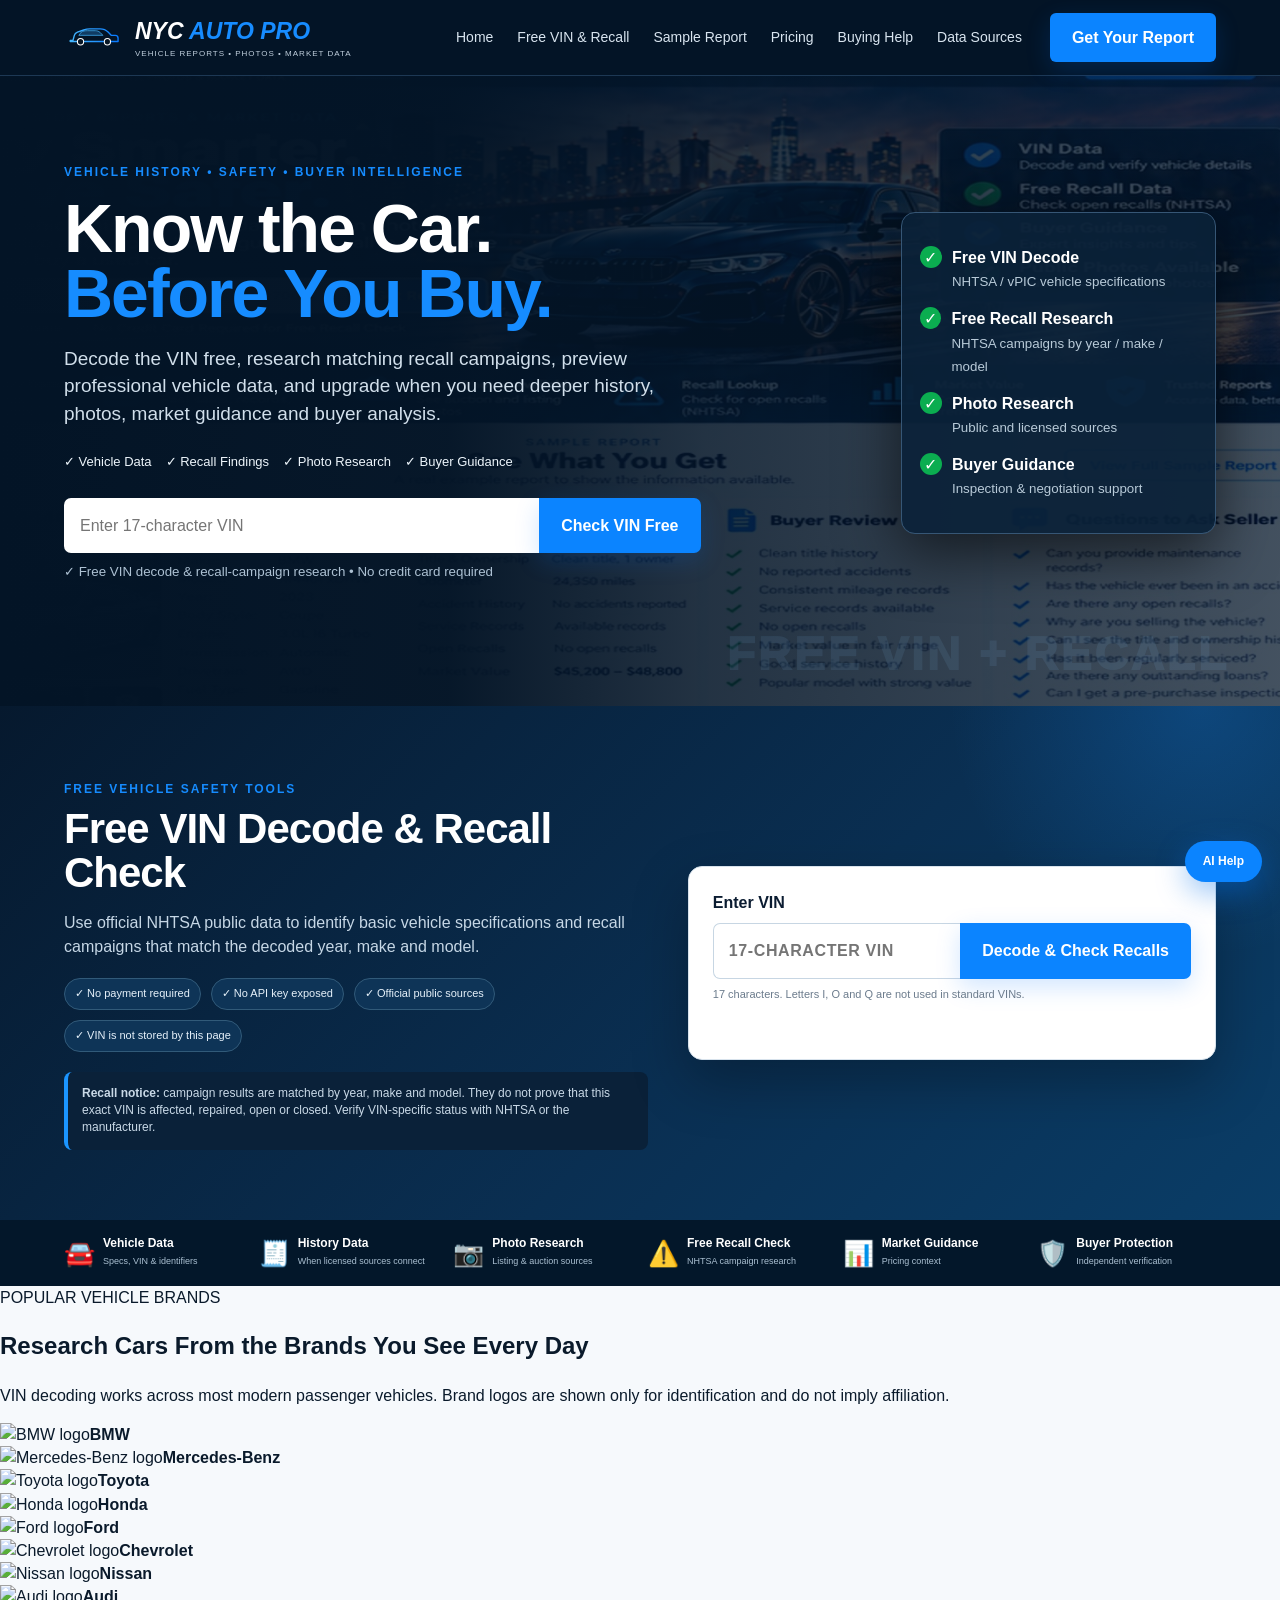
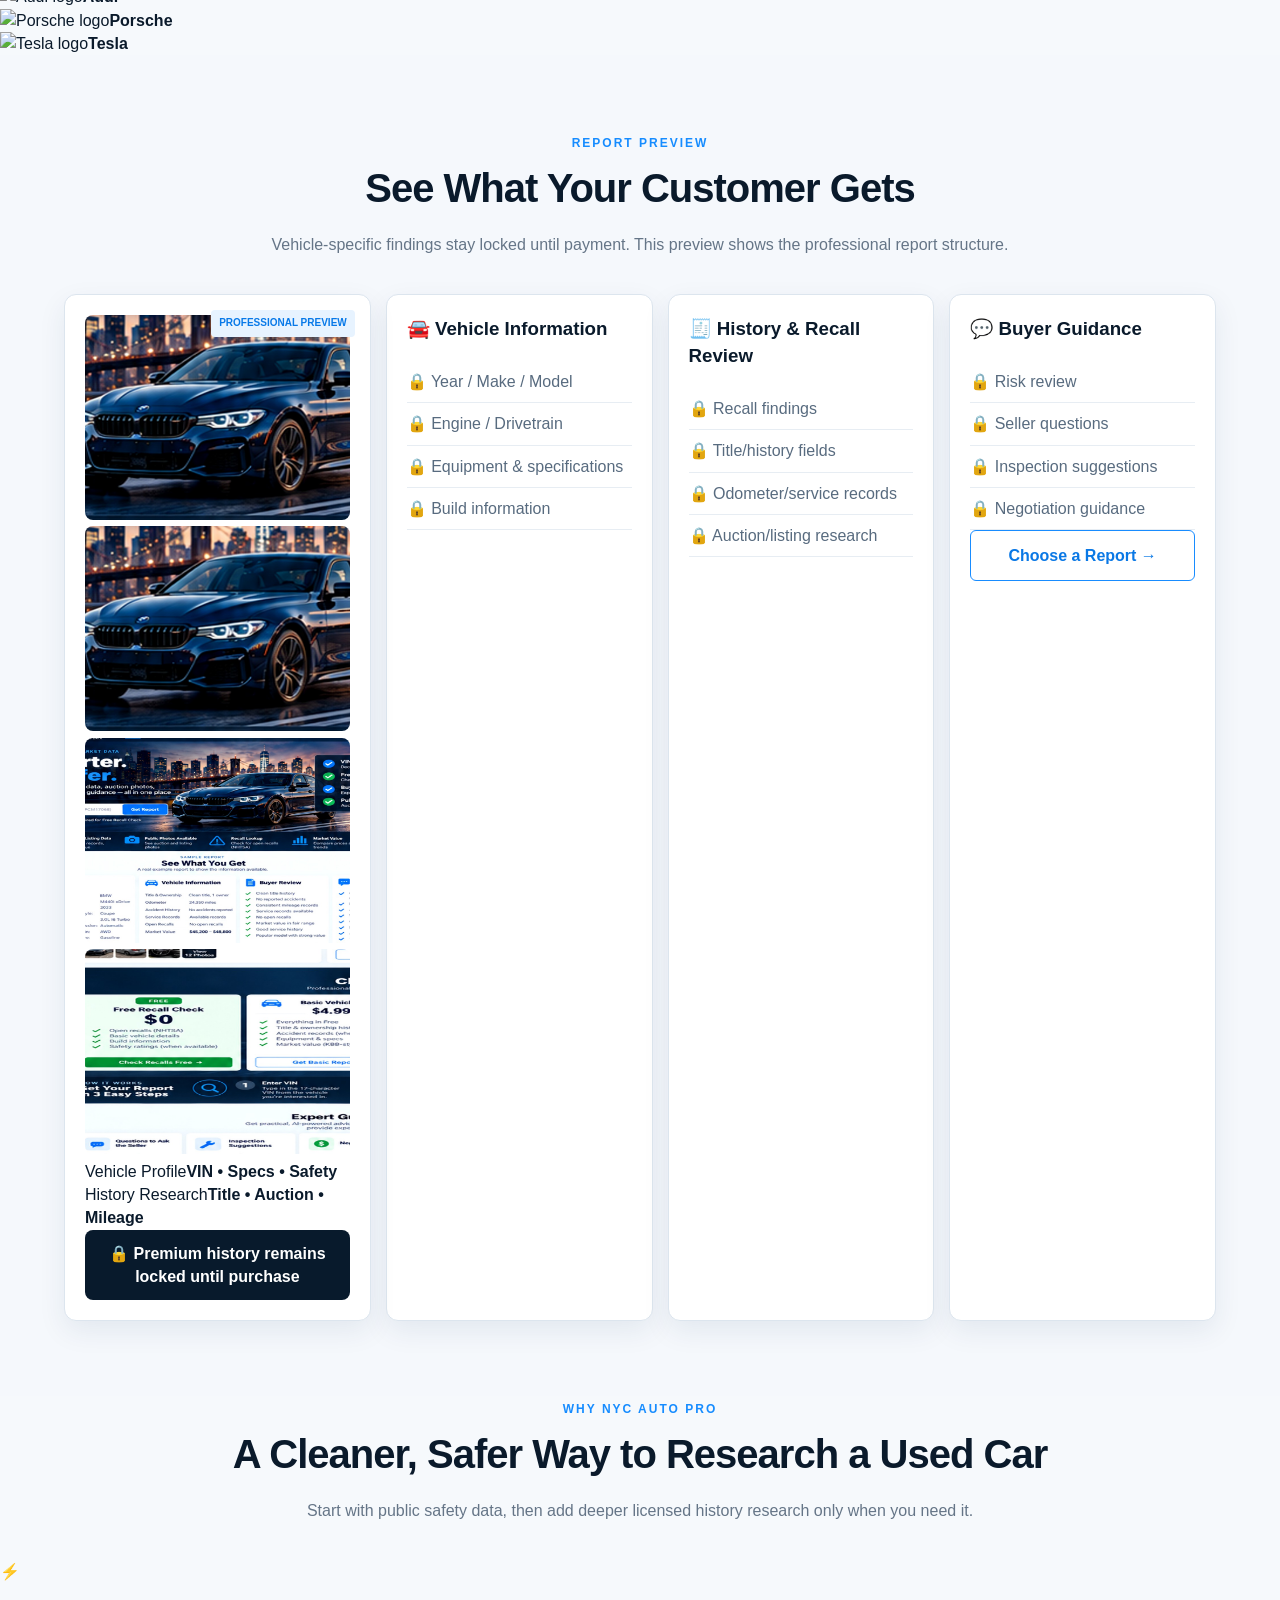
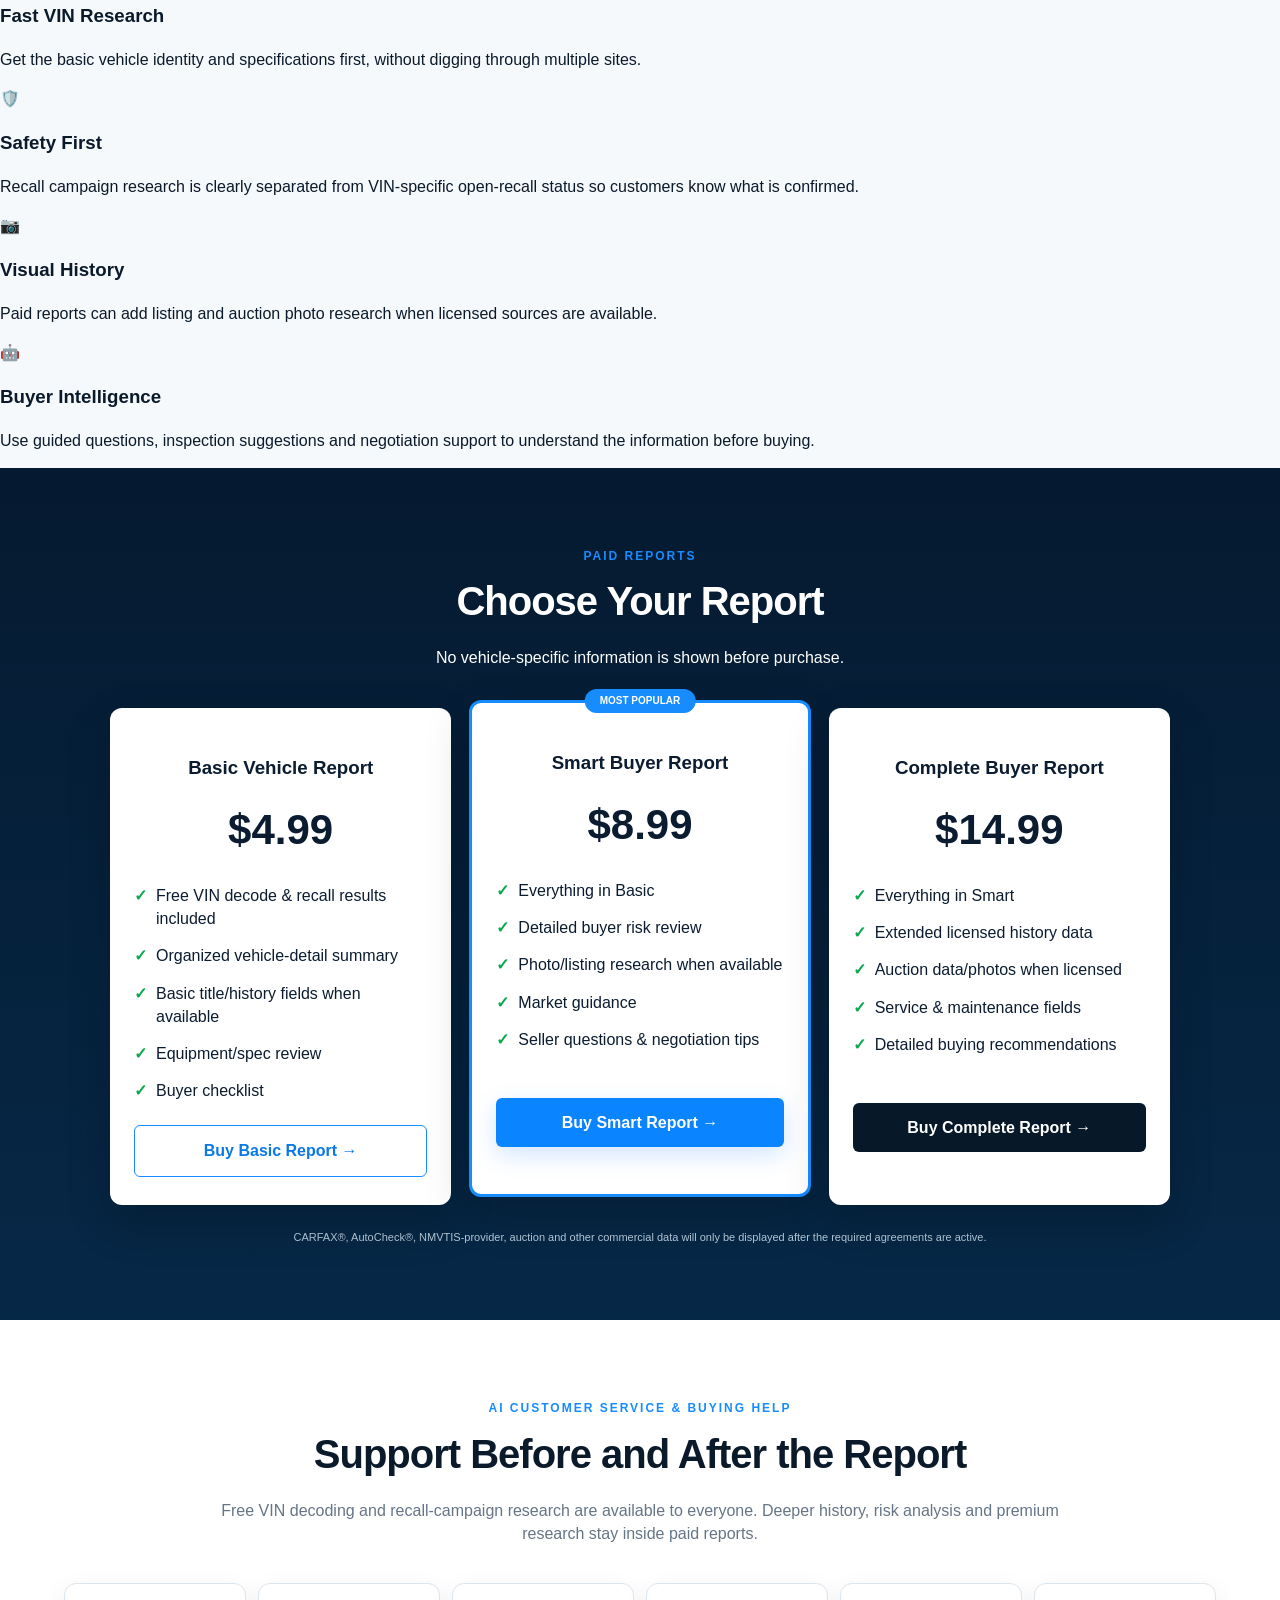
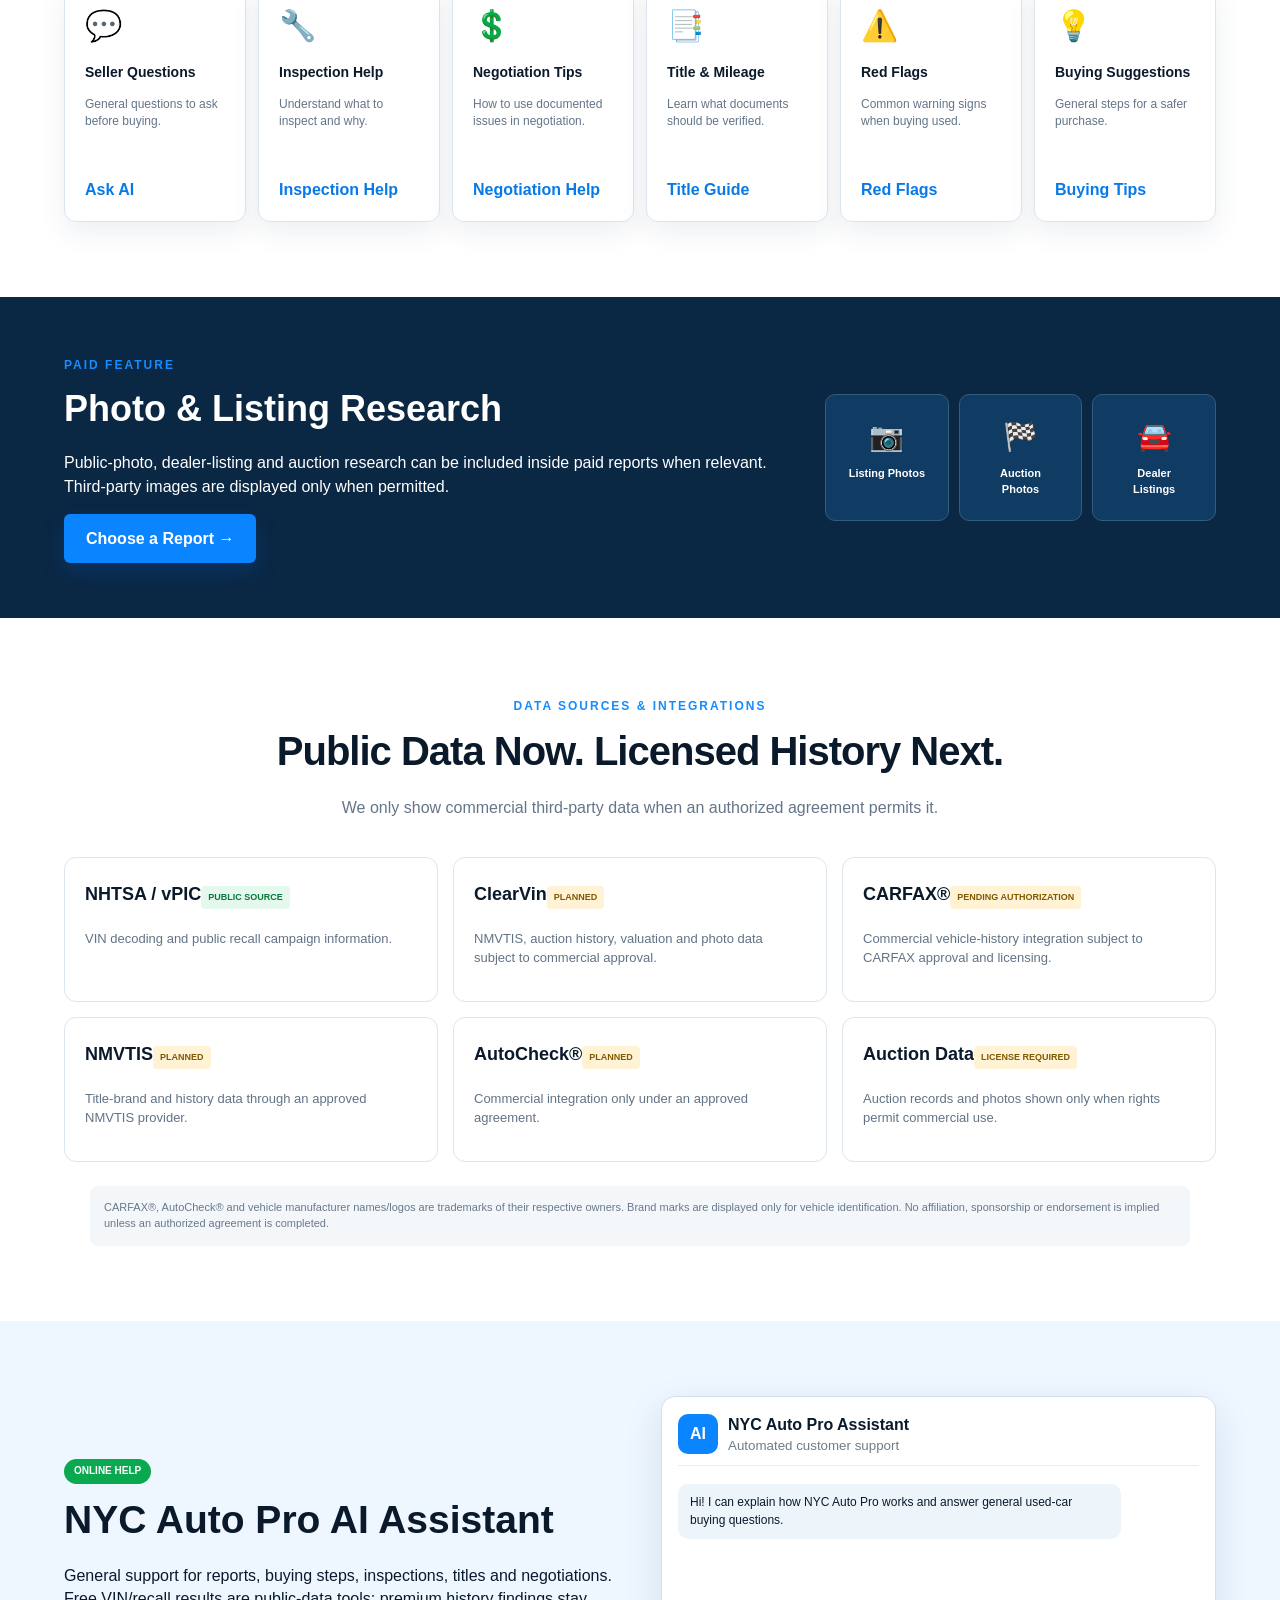
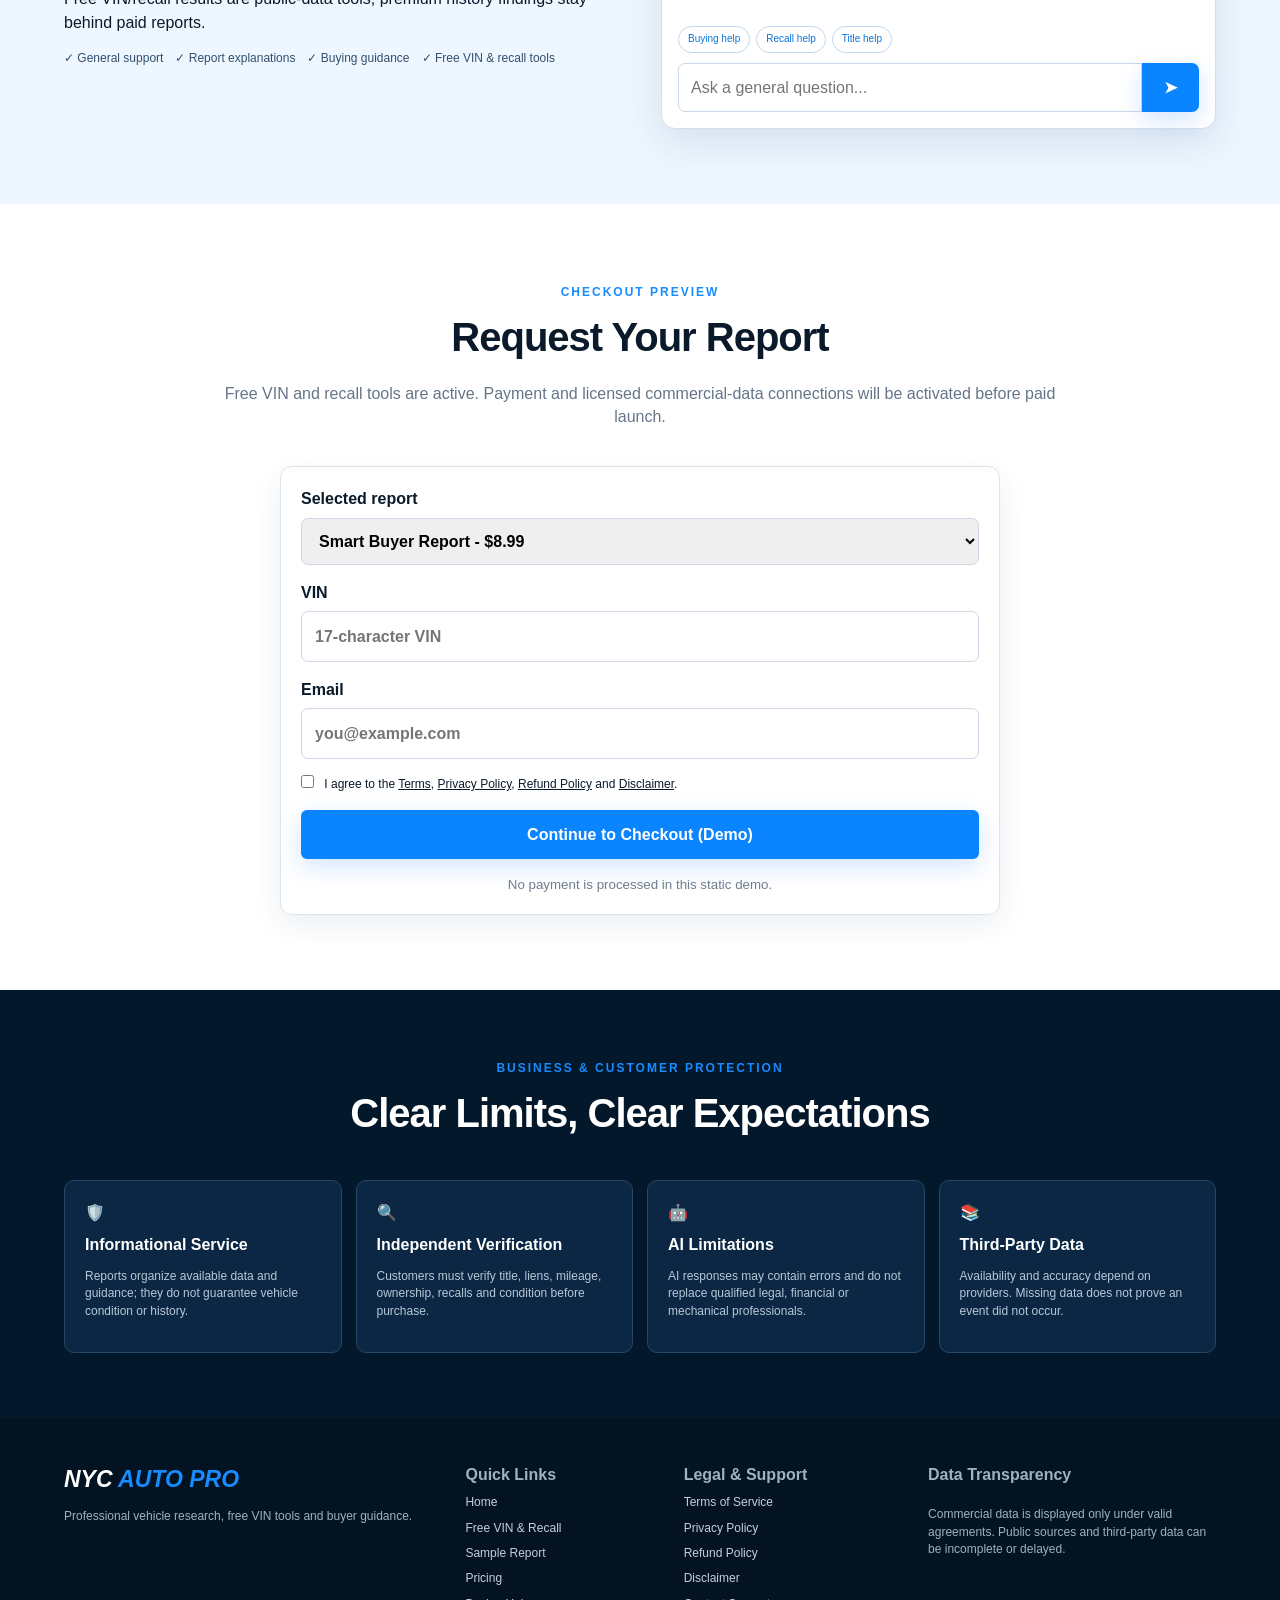
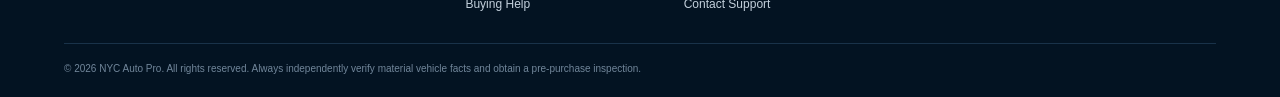
==== commit 264671c8: "Professional visual upgrade with vehicle brand logos" ====
--- a/index.html
+++ b/index.html
@@ -6,7 +6,7 @@
 <title>NYC Auto Pro | Vehicle Reports & Buyer Guidance</title>
 <meta name="description" content="Professional used-vehicle reports, free VIN decoding, recall campaign research, photo research, market guidance and buyer support.">
 <meta name="referrer" content="strict-origin-when-cross-origin">
-<meta http-equiv="Content-Security-Policy" content="default-src 'self'; img-src 'self' data:; style-src 'self' 'unsafe-inline'; script-src 'self'; connect-src 'self' https://vpic.nhtsa.dot.gov https://api.nhtsa.gov; frame-ancestors 'none'; base-uri 'self'; form-action 'self'; upgrade-insecure-requests">
+<meta http-equiv="Content-Security-Policy" content="default-src 'self'; img-src 'self' data: https://cdn.simpleicons.org; style-src 'self' 'unsafe-inline'; script-src 'self'; connect-src 'self' https://vpic.nhtsa.dot.gov https://api.nhtsa.gov; frame-ancestors 'none'; base-uri 'self'; form-action 'self'; upgrade-insecure-requests">
 <link rel="stylesheet" href="styles.css">
 <link rel="icon" href="logo-mark.svg">
 </head>
@@ -33,9 +33,9 @@
   <div class="hero-overlay"></div>
   <div class="hero-content">
     <div class="hero-copy">
-      <div class="eyebrow">PROFESSIONAL VEHICLE REPORTS & BUYER GUIDANCE</div>
-      <h1>Buy Smarter.<br><span>Drive Safer.</span></h1>
-      <p>Start with a free VIN decode and recall-campaign check. Then choose a paid report for deeper history research, photos, market guidance and buyer analysis.</p>
+      <div class="eyebrow">VEHICLE HISTORY • SAFETY • BUYER INTELLIGENCE</div>
+      <h1>Know the Car.<br><span>Before You Buy.</span></h1>
+      <p>Decode the VIN free, research matching recall campaigns, preview professional vehicle data, and upgrade when you need deeper history, photos, market guidance and buyer analysis.</p>
       <div class="hero-pills">
         <span>✓ Vehicle Data</span><span>✓ Recall Findings</span><span>✓ Photo Research</span><span>✓ Buyer Guidance</span>
       </div>
@@ -120,6 +120,28 @@
   <div><span>🛡️</span><b>Buyer Protection</b><small>Independent verification</small></div>
 </section>
 
+<section class="brand-showcase" aria-label="Popular vehicle brands">
+  <div class="brand-showcase-head">
+    <div>
+      <span>POPULAR VEHICLE BRANDS</span>
+      <h2>Research Cars From the Brands You See Every Day</h2>
+    </div>
+    <p>VIN decoding works across most modern passenger vehicles. Brand logos are shown only for identification and do not imply affiliation.</p>
+  </div>
+  <div class="brand-grid">
+    <div class="brand-logo"><img src="https://cdn.simpleicons.org/bmw/ffffff" alt="BMW logo" loading="lazy"><b>BMW</b></div>
+    <div class="brand-logo"><img src="https://cdn.simpleicons.org/mercedes/ffffff" alt="Mercedes-Benz logo" loading="lazy"><b>Mercedes-Benz</b></div>
+    <div class="brand-logo"><img src="https://cdn.simpleicons.org/toyota/ffffff" alt="Toyota logo" loading="lazy"><b>Toyota</b></div>
+    <div class="brand-logo"><img src="https://cdn.simpleicons.org/honda/ffffff" alt="Honda logo" loading="lazy"><b>Honda</b></div>
+    <div class="brand-logo"><img src="https://cdn.simpleicons.org/ford/ffffff" alt="Ford logo" loading="lazy"><b>Ford</b></div>
+    <div class="brand-logo"><img src="https://cdn.simpleicons.org/chevrolet/ffffff" alt="Chevrolet logo" loading="lazy"><b>Chevrolet</b></div>
+    <div class="brand-logo"><img src="https://cdn.simpleicons.org/nissan/ffffff" alt="Nissan logo" loading="lazy"><b>Nissan</b></div>
+    <div class="brand-logo"><img src="https://cdn.simpleicons.org/audi/ffffff" alt="Audi logo" loading="lazy"><b>Audi</b></div>
+    <div class="brand-logo"><img src="https://cdn.simpleicons.org/porsche/ffffff" alt="Porsche logo" loading="lazy"><b>Porsche</b></div>
+    <div class="brand-logo"><img src="https://cdn.simpleicons.org/tesla/ffffff" alt="Tesla logo" loading="lazy"><b>Tesla</b></div>
+  </div>
+</section>
+
 <section class="section light" id="report">
   <div class="title">
     <span>REPORT PREVIEW</span>
@@ -127,12 +149,19 @@
     <p>Vehicle-specific findings stay locked until payment. This preview shows the professional report structure.</p>
   </div>
   <div class="report-preview">
-    <article class="car-card">
-      <div class="tag">PREVIEW ONLY</div>
-      <img src="sample-report.jpg" alt="Vehicle report preview">
-      <h3>Vehicle Overview</h3>
-      <p>VIN-specific details remain locked until the customer purchases a report.</p>
-      <div class="locked">🔒 Vehicle-specific report data</div>
+    <article class="car-card premium-preview">
+      <div class="tag">PROFESSIONAL PREVIEW</div>
+      <div class="preview-main"><img src="hero-car.jpg" alt="Premium vehicle report preview"></div>
+      <div class="preview-thumbs">
+        <img src="hero-car.jpg" alt="Vehicle exterior preview" loading="lazy">
+        <img src="hero-vehicle.jpg" alt="Vehicle detail preview" loading="lazy">
+        <img src="sample-report.jpg" alt="Vehicle report layout preview" loading="lazy">
+      </div>
+      <div class="preview-meta">
+        <div><span>Vehicle Profile</span><b>VIN • Specs • Safety</b></div>
+        <div><span>History Research</span><b>Title • Auction • Mileage</b></div>
+      </div>
+      <div class="locked">🔒 Premium history remains locked until purchase</div>
     </article>
     <article class="data-card">
       <h3>🚘 Vehicle Information</h3>
@@ -147,6 +176,21 @@
       <p>🔒 Risk review</p><p>🔒 Seller questions</p><p>🔒 Inspection suggestions</p><p>🔒 Negotiation guidance</p>
       <a href="#pricing" class="btn secondary block">Choose a Report →</a>
     </article>
+  </div>
+</section>
+
+
+<section class="pro-section">
+  <div class="title">
+    <span>WHY NYC AUTO PRO</span>
+    <h2>A Cleaner, Safer Way to Research a Used Car</h2>
+    <p>Start with public safety data, then add deeper licensed history research only when you need it.</p>
+  </div>
+  <div class="pro-grid">
+    <article><div class="pro-icon">⚡</div><h3>Fast VIN Research</h3><p>Get the basic vehicle identity and specifications first, without digging through multiple sites.</p></article>
+    <article><div class="pro-icon">🛡️</div><h3>Safety First</h3><p>Recall campaign research is clearly separated from VIN-specific open-recall status so customers know what is confirmed.</p></article>
+    <article><div class="pro-icon">📷</div><h3>Visual History</h3><p>Paid reports can add listing and auction photo research when licensed sources are available.</p></article>
+    <article><div class="pro-icon">🤖</div><h3>Buyer Intelligence</h3><p>Use guided questions, inspection suggestions and negotiation support to understand the information before buying.</p></article>
   </div>
 </section>
 
@@ -231,7 +275,7 @@
 <section class="section sources" id="sources">
   <div class="title">
     <span>DATA SOURCES & INTEGRATIONS</span>
-    <h2>Built for Stronger Vehicle Data</h2>
+    <h2>Public Data Now. Licensed History Next.</h2>
     <p>We only show commercial third-party data when an authorized agreement permits it.</p>
   </div>
   <div class="sourcegrid">
@@ -242,7 +286,7 @@
     <article><b>AutoCheck®</b><span>PLANNED</span><p>Commercial integration only under an approved agreement.</p></article>
     <article><b>Auction Data</b><span>LICENSE REQUIRED</span><p>Auction records and photos shown only when rights permit commercial use.</p></article>
   </div>
-  <div class="trademark">CARFAX® and AutoCheck® are trademarks of their respective owners. Their names describe potential integrations only. No affiliation, sponsorship or endorsement is implied unless an authorized agreement is completed.</div>
+  <div class="trademark">CARFAX®, AutoCheck® and vehicle manufacturer names/logos are trademarks of their respective owners. Brand marks are displayed only for vehicle identification. No affiliation, sponsorship or endorsement is implied unless an authorized agreement is completed.</div>
 </section>
 
 <section class="ai-section" id="ai">
@@ -292,7 +336,7 @@
 
 <footer>
   <div class="footergrid">
-    <div><div class="footbrand">NYC <span>AUTO PRO</span></div><p>Vehicle information, buyer guidance and professional report services.</p></div>
+    <div><div class="footbrand">NYC <span>AUTO PRO</span></div><p>Professional vehicle research, free VIN tools and buyer guidance.</p></div>
     <div><b>Quick Links</b><a href="#home">Home</a><a href="#free-check">Free VIN & Recall</a><a href="#report">Sample Report</a><a href="#pricing">Pricing</a><a href="#buyer-help">Buying Help</a></div>
     <div><b>Legal & Support</b><a href="terms.html">Terms of Service</a><a href="privacy.html">Privacy Policy</a><a href="refund.html">Refund Policy</a><a href="disclaimer.html">Disclaimer</a><a href="mailto:nycautopro@gmail.com">Contact Support</a></div>
     <div><b>Data Transparency</b><p>Commercial data is displayed only under valid agreements. Public sources and third-party data can be incomplete or delayed.</p></div>
--- a/styles.css
+++ b/styles.css
@@ -1 +1,47 @@
-*{box-sizing:border-box}html{scroll-behavior:smooth}body{margin:0;font-family:Inter,Arial,sans-serif;color:#0a1a2b;background:#f6f9fc;line-height:1.45}a{color:inherit}button,input,select{font:inherit}.topbar{height:76px;background:#031426;color:#fff;display:flex;align-items:center;padding:0 5vw;gap:28px;position:sticky;top:0;z-index:30;border-bottom:1px solid #1d3854}.brand{display:flex;align-items:center;text-decoration:none;min-width:290px}.brand img{width:62px;margin-right:9px}.brand strong{font-size:23px;font-style:italic}.brand b,.footbrand span{color:#178cff}.brand small{display:block;font-size:8px;letter-spacing:1px;color:#c0cfdd}.topbar nav{display:flex;gap:24px;margin-left:auto}.topbar nav a{text-decoration:none;color:#d8e4ef;font-size:14px}.menu{display:none;margin-left:auto;background:none;border:0;color:white;font-size:25px}.btn{border:0;border-radius:6px;padding:13px 22px;font-weight:800;text-decoration:none;display:inline-block;text-align:center;cursor:pointer}.primary{background:#0b84ff;color:#fff;box-shadow:0 8px 25px #0077ff2e}.secondary{background:#fff;color:#0a78e5;border:1px solid #188cff}.dark{background:#071828;color:#fff}.block{width:100%}.hero{position:relative;background:#06192e;color:#fff;min-height:630px;overflow:hidden}.hero:before{content:"";position:absolute;inset:0;background:url('hero-vehicle.jpg') center/cover no-repeat;opacity:.38}.hero-overlay{position:absolute;inset:0;background:linear-gradient(90deg,#031426 0,#031426f5 35%,#031426aa 55%,#03142655 100%)}.hero-content{position:relative;z-index:2;max-width:1400px;margin:auto;padding:88px 5vw 65px;display:grid;grid-template-columns:1.15fr .85fr;align-items:center;gap:45px}.eyebrow,.title>span{color:#168cff;font-size:12px;letter-spacing:2px;font-weight:900}.hero h1{font-size:68px;line-height:.95;margin:15px 0;letter-spacing:-2px}.hero h1 span{color:#168cff}.hero-copy>p{font-size:19px;color:#d1dfeb;max-width:690px}.hero-pills{display:flex;gap:14px;flex-wrap:wrap;margin:26px 0;color:#edf5fb;font-size:13px}.vinbox{display:flex;max-width:720px}.vinbox input{flex:1;padding:16px;border:0;border-radius:7px 0 0 7px}.vinbox .btn{border-radius:0 7px 7px 0}.secure{display:block;margin-top:9px;color:#adc1d3}.glass-card{margin-left:auto;max-width:315px;background:#0a2138e9;border:1px solid #365675;border-radius:14px;padding:18px;box-shadow:0 18px 60px #0009}.glass-card>div{display:flex;gap:10px;margin:15px 0}.glass-card i{display:grid;place-items:center;width:22px;height:22px;background:#0bad50;border-radius:50%;font-style:normal}.glass-card b{display:block}.glass-card small{color:#b8cad8}.trustbar{background:#03172a;color:#fff;display:grid;grid-template-columns:repeat(6,1fr);gap:16px;padding:15px 5vw}.trustbar div{display:grid;grid-template-columns:auto 1fr;column-gap:8px}.trustbar span{grid-row:1/3;font-size:25px}.trustbar b{font-size:12px}.trustbar small{font-size:9px;color:#abc0d2}.section{padding:75px 5vw}.light{background:#f5f8fc}.title{text-align:center;max-width:860px;margin:0 auto 38px}.title h2{font-size:40px;margin:6px 0 8px;letter-spacing:-1px}.title p{color:#657587}.darktitle h2,.darktitle p{color:#fff}.report-preview{max-width:1300px;margin:auto;display:grid;grid-template-columns:1.15fr 1fr 1fr 1fr;gap:15px}.car-card,.data-card,.helpgrid article,.sourcegrid article,.orderform{background:#fff;border:1px solid #dce5ee;border-radius:12px;padding:20px;box-shadow:0 10px 28px #0e385514}.car-card{position:relative}.car-card img{width:100%;height:205px;object-fit:cover;border-radius:8px}.tag{position:absolute;right:15px;top:15px;background:#e7f3ff;color:#0879e8;padding:6px 8px;border-radius:4px;font-size:10px;font-weight:900}.locked{background:#081a2c;color:#fff;border-radius:8px;padding:12px;text-align:center;font-weight:800}.data-card h3{margin-top:0}.data-card p{border-bottom:1px solid #e7edf3;padding:9px 0;margin:0;color:#586b7f}.pricing{padding:75px 5vw;background:linear-gradient(180deg,#051a30,#062847);color:#fff}.plans{max-width:1060px;margin:auto;display:grid;grid-template-columns:repeat(3,1fr);gap:18px}.plan{position:relative;background:#fff;color:#0b1c31;border-radius:12px;padding:28px 24px;box-shadow:0 18px 45px #0003}.plan h3{text-align:center}.plan strong{display:block;text-align:center;font-size:42px}.plan ul{list-style:none;padding:0;min-height:210px}.plan li{padding:7px 0 7px 22px;position:relative}.plan li:before{content:"✓";position:absolute;left:0;color:#0aa84f;font-weight:900}.plan.featured{border:3px solid #168cff;transform:translateY(-8px)}.ribbon{position:absolute;top:-14px;left:50%;transform:translateX(-50%);background:#168cff;color:#fff;border-radius:20px;padding:5px 15px;font-size:10px;font-weight:900}.note{max-width:1000px;margin:25px auto 0;text-align:center;color:#b7cada;font-size:11px}.buyer{background:#fff}.helpgrid{max-width:1300px;margin:auto;display:grid;grid-template-columns:repeat(6,1fr);gap:12px}.helpgrid article span{font-size:30px}.helpgrid h3{font-size:14px}.helpgrid p{font-size:12px;color:#637589;min-height:70px}.linkbtn{background:none;border:0;color:#0879e8;font-weight:800;padding:0;cursor:pointer}.photo-band{padding:55px 5vw;background:#0a2743;color:#fff;display:grid;grid-template-columns:1.3fr .7fr;gap:35px;align-items:center}.photo-band h2{font-size:36px;margin:8px 0}.photo-cards{display:grid;grid-template-columns:repeat(3,1fr);gap:10px}.photo-cards div{background:#103b63;border:1px solid #335d7d;border-radius:10px;padding:22px;text-align:center;font-size:28px}.photo-cards b{display:block;font-size:11px;margin-top:8px}.sources{background:#fff}.sourcegrid{max-width:1200px;margin:auto;display:grid;grid-template-columns:repeat(3,1fr);gap:15px}.sourcegrid article{box-shadow:none}.sourcegrid b{font-size:18px}.sourcegrid span{display:inline-block;margin:8px 0;background:#fff2d5;color:#805a00;padding:5px 7px;border-radius:4px;font-size:9px;font-weight:900}.sourcegrid .ok span{background:#e5f8ed;color:#08783c}.sourcegrid p{color:#627386;font-size:13px}.trademark{max-width:1100px;margin:24px auto 0;background:#f4f7fa;border-radius:8px;padding:14px;color:#68788a;font-size:11px}.ai-section{padding:75px 5vw;background:#eef6ff;display:grid;grid-template-columns:1fr 1fr;gap:42px;align-items:center}.ai-copy h2{font-size:39px;margin:8px 0}.online{display:inline-block;background:#0aa84f;color:#fff;border-radius:15px;padding:5px 10px;font-size:10px;font-weight:900}.checks{display:flex;gap:12px;flex-wrap:wrap;color:#31506d;font-size:12px}.chat{background:#fff;border:1px solid #d3e0ec;border-radius:14px;padding:16px;box-shadow:0 14px 38px #17496e1e}.chathead{display:flex;gap:10px;align-items:center;border-bottom:1px solid #e6edf4;padding-bottom:10px}.chathead>span{display:grid;place-items:center;width:40px;height:40px;background:#0b84ff;color:#fff;border-radius:10px;font-weight:900}.chathead small{display:block;color:#6d7c8b}.msgs{height:160px;overflow:auto;padding:12px 0}.bot,.user{max-width:85%;padding:10px 12px;border-radius:10px;margin:6px 0;font-size:12px}.bot{background:#edf5fb}.user{background:#0b84ff;color:#fff;margin-left:auto}.quick{display:flex;gap:6px;flex-wrap:wrap}.quick button{border:1px solid #bed8ef;background:#fff;color:#0a74da;border-radius:14px;padding:5px 9px;font-size:10px;cursor:pointer}.chat form{display:flex;margin-top:10px}.chat input{flex:1;padding:12px;border:1px solid #cbd9e6;border-radius:7px 0 0 7px}.chat form .btn{border-radius:0 7px 7px 0}.order{background:#fff}.orderform{max-width:720px;margin:auto;display:grid;gap:16px}.orderform label{font-weight:800}.orderform input,.orderform select{display:block;width:100%;padding:13px;margin-top:7px;border:1px solid #ccd8e4;border-radius:7px}.orderform .agree{font-size:12px;font-weight:400}.orderform .agree input{display:inline;width:auto;margin:0 7px 0 0}.orderform small{text-align:center;color:#6f7e8d}.owner-protection{padding:65px 5vw;background:#04182b;color:#fff}.protectgrid{max-width:1200px;margin:auto;display:grid;grid-template-columns:repeat(4,1fr);gap:14px}.protectgrid article{background:#0b2743;border:1px solid #244866;border-radius:10px;padding:20px}.protectgrid b{display:block;margin:8px 0}.protectgrid p{color:#b7c8d8;font-size:12px}footer{background:#031322;color:#a0b1c2;padding:45px 5vw 20px}.footergrid{max-width:1250px;margin:auto;display:grid;grid-template-columns:1.4fr .7fr .8fr 1.1fr;gap:35px}.footergrid>div:not(:first-child){display:flex;flex-direction:column;gap:8px}.footergrid a{text-decoration:none;color:#c3d0dc;font-size:12px}.footergrid p{font-size:12px}.footbrand{font-size:23px;font-weight:900;font-style:italic;color:#fff}.copyright{max-width:1250px;margin:30px auto 0;padding-top:18px;border-top:1px solid #193249;font-size:10px;color:#71869a}.floathelp{position:fixed;right:18px;bottom:18px;background:#0b84ff;color:#fff;border-radius:25px;padding:12px 18px;font-size:12px;font-weight:900;box-shadow:0 10px 30px #006fe866;z-index:20;cursor:pointer}.toast{position:fixed;left:50%;bottom:80px;transform:translateX(-50%);background:#071726;color:#fff;border-radius:8px;padding:12px 18px;opacity:0;pointer-events:none;transition:.2s;z-index:50;font-size:12px}.toast.show{opacity:1}.legal-top{background:#031426;color:#fff;padding:18px 5vw}.legal-top a{text-decoration:none}.legal-top span{color:#168cff}.legal-page{max-width:960px;margin:40px auto;padding:0 24px 60px}.legal-page h1{font-size:42px}.legal-page p,.legal-page li{color:#46596d}.legal-callout{background:#fff4d8;border-left:4px solid #e0a000;padding:14px}.legal-footer{background:#031322;color:#8fa3b6;text-align:center;padding:25px;font-size:11px}@media(max-width:1080px){.topbar nav{display:none}.menu{display:block}.topbar nav.open{display:flex;position:absolute;left:0;right:0;top:76px;background:#06192d;padding:20px;flex-direction:column}.topcta{display:none}.hero-content{grid-template-columns:1fr}.hero-side{max-width:760px}.trustbar{grid-template-columns:repeat(3,1fr)}.report-preview{grid-template-columns:repeat(2,1fr)}.helpgrid{grid-template-columns:repeat(3,1fr)}.sourcegrid{grid-template-columns:repeat(2,1fr)}}@media(max-width:720px){.brand{min-width:0}.brand strong{font-size:17px}.brand small{display:none}.brand img{width:46px}.hero-content{padding-top:50px}.hero h1{font-size:50px}.glass-card{margin:0;max-width:none}.vinbox{display:block}.vinbox input,.vinbox .btn{width:100%;border-radius:7px;margin:3px 0}.trustbar{grid-template-columns:repeat(2,1fr)}.report-preview,.plans,.helpgrid,.sourcegrid,.ai-section,.photo-band,.protectgrid,.footergrid{grid-template-columns:1fr}.plan.featured{transform:none}.photo-cards{grid-template-columns:repeat(3,1fr)}.helpgrid article p{min-height:0}.title h2{font-size:31px}.ai-copy h2{font-size:31px}}+*{box-sizing:border-box}html{scroll-behavior:smooth}body{margin:0;font-family:Inter,Arial,sans-serif;color:#0a1a2b;background:#f6f9fc;line-height:1.45}a{color:inherit}button,input,select{font:inherit}.topbar{height:76px;background:#031426;color:#fff;display:flex;align-items:center;padding:0 5vw;gap:28px;position:sticky;top:0;z-index:30;border-bottom:1px solid #1d3854}.brand{display:flex;align-items:center;text-decoration:none;min-width:290px}.brand img{width:62px;margin-right:9px}.brand strong{font-size:23px;font-style:italic}.brand b,.footbrand span{color:#178cff}.brand small{display:block;font-size:8px;letter-spacing:1px;color:#c0cfdd}.topbar nav{display:flex;gap:24px;margin-left:auto}.topbar nav a{text-decoration:none;color:#d8e4ef;font-size:14px}.menu{display:none;margin-left:auto;background:none;border:0;color:white;font-size:25px}.btn{border:0;border-radius:6px;padding:13px 22px;font-weight:800;text-decoration:none;display:inline-block;text-align:center;cursor:pointer}.primary{background:#0b84ff;color:#fff;box-shadow:0 8px 25px #0077ff2e}.secondary{background:#fff;color:#0a78e5;border:1px solid #188cff}.dark{background:#071828;color:#fff}.block{width:100%}.hero{position:relative;background:#06192e;color:#fff;min-height:630px;overflow:hidden}.hero:before{content:"";position:absolute;inset:0;background:url('hero-vehicle.jpg') center/cover no-repeat;opacity:.38}.hero-overlay{position:absolute;inset:0;background:linear-gradient(90deg,#031426 0,#031426f5 35%,#031426aa 55%,#03142655 100%)}.hero-content{position:relative;z-index:2;max-width:1400px;margin:auto;padding:88px 5vw 65px;display:grid;grid-template-columns:1.15fr .85fr;align-items:center;gap:45px}.eyebrow,.title>span{color:#168cff;font-size:12px;letter-spacing:2px;font-weight:900}.hero h1{font-size:68px;line-height:.95;margin:15px 0;letter-spacing:-2px}.hero h1 span{color:#168cff}.hero-copy>p{font-size:19px;color:#d1dfeb;max-width:690px}.hero-pills{display:flex;gap:14px;flex-wrap:wrap;margin:26px 0;color:#edf5fb;font-size:13px}.vinbox{display:flex;max-width:720px}.vinbox input{flex:1;padding:16px;border:0;border-radius:7px 0 0 7px}.vinbox .btn{border-radius:0 7px 7px 0}.secure{display:block;margin-top:9px;color:#adc1d3}.glass-card{margin-left:auto;max-width:315px;background:#0a2138e9;border:1px solid #365675;border-radius:14px;padding:18px;box-shadow:0 18px 60px #0009}.glass-card>div{display:flex;gap:10px;margin:15px 0}.glass-card i{display:grid;place-items:center;width:22px;height:22px;background:#0bad50;border-radius:50%;font-style:normal}.glass-card b{display:block}.glass-card small{color:#b8cad8}.trustbar{background:#03172a;color:#fff;display:grid;grid-template-columns:repeat(6,1fr);gap:16px;padding:15px 5vw}.trustbar div{display:grid;grid-template-columns:auto 1fr;column-gap:8px}.trustbar span{grid-row:1/3;font-size:25px}.trustbar b{font-size:12px}.trustbar small{font-size:9px;color:#abc0d2}.section{padding:75px 5vw}.light{background:#f5f8fc}.title{text-align:center;max-width:860px;margin:0 auto 38px}.title h2{font-size:40px;margin:6px 0 8px;letter-spacing:-1px}.title p{color:#657587}.darktitle h2,.darktitle p{color:#fff}.report-preview{max-width:1300px;margin:auto;display:grid;grid-template-columns:1.15fr 1fr 1fr 1fr;gap:15px}.car-card,.data-card,.helpgrid article,.sourcegrid article,.orderform{background:#fff;border:1px solid #dce5ee;border-radius:12px;padding:20px;box-shadow:0 10px 28px #0e385514}.car-card{position:relative}.car-card img{width:100%;height:205px;object-fit:cover;border-radius:8px}.tag{position:absolute;right:15px;top:15px;background:#e7f3ff;color:#0879e8;padding:6px 8px;border-radius:4px;font-size:10px;font-weight:900}.locked{background:#081a2c;color:#fff;border-radius:8px;padding:12px;text-align:center;font-weight:800}.data-card h3{margin-top:0}.data-card p{border-bottom:1px solid #e7edf3;padding:9px 0;margin:0;color:#586b7f}.pricing{padding:75px 5vw;background:linear-gradient(180deg,#051a30,#062847);color:#fff}.plans{max-width:1060px;margin:auto;display:grid;grid-template-columns:repeat(3,1fr);gap:18px}.plan{position:relative;background:#fff;color:#0b1c31;border-radius:12px;padding:28px 24px;box-shadow:0 18px 45px #0003}.plan h3{text-align:center}.plan strong{display:block;text-align:center;font-size:42px}.plan ul{list-style:none;padding:0;min-height:210px}.plan li{padding:7px 0 7px 22px;position:relative}.plan li:before{content:"✓";position:absolute;left:0;color:#0aa84f;font-weight:900}.plan.featured{border:3px solid #168cff;transform:translateY(-8px)}.ribbon{position:absolute;top:-14px;left:50%;transform:translateX(-50%);background:#168cff;color:#fff;border-radius:20px;padding:5px 15px;font-size:10px;font-weight:900}.note{max-width:1000px;margin:25px auto 0;text-align:center;color:#b7cada;font-size:11px}.buyer{background:#fff}.helpgrid{max-width:1300px;margin:auto;display:grid;grid-template-columns:repeat(6,1fr);gap:12px}.helpgrid article span{font-size:30px}.helpgrid h3{font-size:14px}.helpgrid p{font-size:12px;color:#637589;min-height:70px}.linkbtn{background:none;border:0;color:#0879e8;font-weight:800;padding:0;cursor:pointer}.photo-band{padding:55px 5vw;background:#0a2743;color:#fff;display:grid;grid-template-columns:1.3fr .7fr;gap:35px;align-items:center}.photo-band h2{font-size:36px;margin:8px 0}.photo-cards{display:grid;grid-template-columns:repeat(3,1fr);gap:10px}.photo-cards div{background:#103b63;border:1px solid #335d7d;border-radius:10px;padding:22px;text-align:center;font-size:28px}.photo-cards b{display:block;font-size:11px;margin-top:8px}.sources{background:#fff}.sourcegrid{max-width:1200px;margin:auto;display:grid;grid-template-columns:repeat(3,1fr);gap:15px}.sourcegrid article{box-shadow:none}.sourcegrid b{font-size:18px}.sourcegrid span{display:inline-block;margin:8px 0;background:#fff2d5;color:#805a00;padding:5px 7px;border-radius:4px;font-size:9px;font-weight:900}.sourcegrid .ok span{background:#e5f8ed;color:#08783c}.sourcegrid p{color:#627386;font-size:13px}.trademark{max-width:1100px;margin:24px auto 0;background:#f4f7fa;border-radius:8px;padding:14px;color:#68788a;font-size:11px}.ai-section{padding:75px 5vw;background:#eef6ff;display:grid;grid-template-columns:1fr 1fr;gap:42px;align-items:center}.ai-copy h2{font-size:39px;margin:8px 0}.online{display:inline-block;background:#0aa84f;color:#fff;border-radius:15px;padding:5px 10px;font-size:10px;font-weight:900}.checks{display:flex;gap:12px;flex-wrap:wrap;color:#31506d;font-size:12px}.chat{background:#fff;border:1px solid #d3e0ec;border-radius:14px;padding:16px;box-shadow:0 14px 38px #17496e1e}.chathead{display:flex;gap:10px;align-items:center;border-bottom:1px solid #e6edf4;padding-bottom:10px}.chathead>span{display:grid;place-items:center;width:40px;height:40px;background:#0b84ff;color:#fff;border-radius:10px;font-weight:900}.chathead small{display:block;color:#6d7c8b}.msgs{height:160px;overflow:auto;padding:12px 0}.bot,.user{max-width:85%;padding:10px 12px;border-radius:10px;margin:6px 0;font-size:12px}.bot{background:#edf5fb}.user{background:#0b84ff;color:#fff;margin-left:auto}.quick{display:flex;gap:6px;flex-wrap:wrap}.quick button{border:1px solid #bed8ef;background:#fff;color:#0a74da;border-radius:14px;padding:5px 9px;font-size:10px;cursor:pointer}.chat form{display:flex;margin-top:10px}.chat input{flex:1;padding:12px;border:1px solid #cbd9e6;border-radius:7px 0 0 7px}.chat form .btn{border-radius:0 7px 7px 0}.order{background:#fff}.orderform{max-width:720px;margin:auto;display:grid;gap:16px}.orderform label{font-weight:800}.orderform input,.orderform select{display:block;width:100%;padding:13px;margin-top:7px;border:1px solid #ccd8e4;border-radius:7px}.orderform .agree{font-size:12px;font-weight:400}.orderform .agree input{display:inline;width:auto;margin:0 7px 0 0}.orderform small{text-align:center;color:#6f7e8d}.owner-protection{padding:65px 5vw;background:#04182b;color:#fff}.protectgrid{max-width:1200px;margin:auto;display:grid;grid-template-columns:repeat(4,1fr);gap:14px}.protectgrid article{background:#0b2743;border:1px solid #244866;border-radius:10px;padding:20px}.protectgrid b{display:block;margin:8px 0}.protectgrid p{color:#b7c8d8;font-size:12px}footer{background:#031322;color:#a0b1c2;padding:45px 5vw 20px}.footergrid{max-width:1250px;margin:auto;display:grid;grid-template-columns:1.4fr .7fr .8fr 1.1fr;gap:35px}.footergrid>div:not(:first-child){display:flex;flex-direction:column;gap:8px}.footergrid a{text-decoration:none;color:#c3d0dc;font-size:12px}.footergrid p{font-size:12px}.footbrand{font-size:23px;font-weight:900;font-style:italic;color:#fff}.copyright{max-width:1250px;margin:30px auto 0;padding-top:18px;border-top:1px solid #193249;font-size:10px;color:#71869a}.floathelp{position:fixed;right:18px;bottom:18px;background:#0b84ff;color:#fff;border-radius:25px;padding:12px 18px;font-size:12px;font-weight:900;box-shadow:0 10px 30px #006fe866;z-index:20;cursor:pointer}.toast{position:fixed;left:50%;bottom:80px;transform:translateX(-50%);background:#071726;color:#fff;border-radius:8px;padding:12px 18px;opacity:0;pointer-events:none;transition:.2s;z-index:50;font-size:12px}.toast.show{opacity:1}.legal-top{background:#031426;color:#fff;padding:18px 5vw}.legal-top a{text-decoration:none}.legal-top span{color:#168cff}.legal-page{max-width:960px;margin:40px auto;padding:0 24px 60px}.legal-page h1{font-size:42px}.legal-page p,.legal-page li{color:#46596d}.legal-callout{background:#fff4d8;border-left:4px solid #e0a000;padding:14px}.legal-footer{background:#031322;color:#8fa3b6;text-align:center;padding:25px;font-size:11px}@media(max-width:1080px){.topbar nav{display:none}.menu{display:block}.topbar nav.open{display:flex;position:absolute;left:0;right:0;top:76px;background:#06192d;padding:20px;flex-direction:column}.topcta{display:none}.hero-content{grid-template-columns:1fr}.hero-side{max-width:760px}.trustbar{grid-template-columns:repeat(3,1fr)}.report-preview{grid-template-columns:repeat(2,1fr)}.helpgrid{grid-template-columns:repeat(3,1fr)}.sourcegrid{grid-template-columns:repeat(2,1fr)}}@media(max-width:720px){.brand{min-width:0}.brand strong{font-size:17px}.brand small{display:none}.brand img{width:46px}.hero-content{padding-top:50px}.hero h1{font-size:50px}.glass-card{margin:0;max-width:none}.vinbox{display:block}.vinbox input,.vinbox .btn{width:100%;border-radius:7px;margin:3px 0}.trustbar{grid-template-columns:repeat(2,1fr)}.report-preview,.plans,.helpgrid,.sourcegrid,.ai-section,.photo-band,.protectgrid,.footergrid{grid-template-columns:1fr}.plan.featured{transform:none}.photo-cards{grid-template-columns:repeat(3,1fr)}.helpgrid article p{min-height:0}.title h2{font-size:31px}.ai-copy h2{font-size:31px}}
+/* Free VIN + Recall tools — professional photo-match layout */
+.free-check{padding:70px 5vw;background:linear-gradient(135deg,#06192e 0%,#0a2f52 58%,#0a3d67 100%);color:#fff;position:relative;overflow:hidden}
+.free-check:before{content:"";position:absolute;width:520px;height:520px;border-radius:50%;right:-180px;top:-260px;background:radial-gradient(circle,#1a8fff38,transparent 68%)}
+.free-wrap{position:relative;z-index:1;max-width:1300px;margin:auto;display:grid;grid-template-columns:1.05fr .95fr;gap:40px;align-items:center}
+.free-copy h2{font-size:42px;line-height:1.05;margin:8px 0 14px;letter-spacing:-1px}
+.free-copy p{color:#c6d7e6;font-size:16px;max-width:700px}
+.free-security{display:flex;gap:10px;flex-wrap:wrap;margin:20px 0}
+.free-security span{background:#0e3457;border:1px solid #315a79;border-radius:18px;padding:7px 10px;font-size:11px;color:#e6f1fa}
+.free-warning{background:#0a2139;border-left:4px solid #1b95ff;border-radius:8px;padding:13px 14px;color:#c9d9e7;font-size:12px}
+.free-tool-card{position:relative;z-index:1;background:#fff;color:#0b1c31;border-radius:14px;padding:24px;box-shadow:0 22px 55px #00000045;border:1px solid #d7e2ec}
+.free-vin-form label{display:block;font-weight:900;margin-bottom:9px}
+.free-vin-row{display:flex}
+.free-vin-row input{min-width:0;flex:1;border:1px solid #c7d6e3;border-right:0;border-radius:7px 0 0 7px;padding:15px;text-transform:uppercase;letter-spacing:.6px;font-weight:800}
+.free-vin-row .btn{border-radius:0 7px 7px 0;white-space:nowrap}
+.free-vin-form small{display:block;color:#6b7b8c;margin-top:8px;font-size:11px}
+.free-status{margin-top:14px;min-height:18px;font-size:12px;color:#4d6377}
+.free-status.loading:before{content:"";display:inline-block;width:12px;height:12px;border:2px solid #b9c8d5;border-top-color:#0b84ff;border-radius:50%;margin-right:7px;vertical-align:-2px;animation:spin .75s linear infinite}
+.free-status.error{color:#a43838}
+.free-status.success{color:#08783c;font-weight:800}
+@keyframes spin{to{transform:rotate(360deg)}}
+.free-results{position:relative;z-index:1;max-width:1300px;margin:30px auto 0;display:grid;grid-template-columns:.9fr 1.1fr;gap:18px}
+.hidden{display:none!important}
+.free-result-card{background:#fff;color:#0b1c31;border-radius:14px;padding:22px;box-shadow:0 18px 40px #00000030;border:1px solid #d7e2ec}
+.result-heading{display:flex;justify-content:space-between;gap:14px;align-items:flex-start;padding-bottom:14px;border-bottom:1px solid #e5edf4}
+.result-heading h3{margin:2px 0 0;font-size:22px}
+.result-kicker{font-size:9px;letter-spacing:1.5px;color:#1487f2;font-weight:900}
+.source-badge{background:#e9f5ff;color:#0876da;border:1px solid #badcff;padding:6px 9px;border-radius:16px;font-size:9px;font-weight:900;white-space:nowrap}
+.fact-grid{display:grid;grid-template-columns:repeat(2,1fr);gap:0 20px;margin-top:10px}
+.fact-row{display:flex;justify-content:space-between;gap:12px;border-bottom:1px solid #edf2f6;padding:10px 0}
+.fact-row span{color:#68798a;font-size:11px}
+.fact-row b{text-align:right;font-size:12px}
+.result-note{font-size:10px;color:#788797;margin:14px 0 0}
+.recall-summary{margin:14px 0;background:#f4f8fc;border-radius:9px;padding:12px;font-size:12px}
+.recall-list{display:grid;gap:10px;max-height:430px;overflow:auto;padding-right:4px}
+.recall-item{border:1px solid #dce7f0;border-radius:9px;padding:13px;background:#fbfdff}
+.recall-item-top{display:flex;justify-content:space-between;gap:12px;margin-bottom:7px}
+.recall-item h4{margin:0;font-size:13px}
+.recall-item .campaign{font-size:10px;background:#fff2d7;color:#795300;border-radius:12px;padding:4px 7px;font-weight:900;white-space:nowrap}
+.recall-item p{font-size:11px;color:#596b7d;margin:6px 0}
+.recall-item details{font-size:11px;color:#43566a}
+.recall-item summary{cursor:pointer;color:#0878de;font-weight:800}
+.recall-disclaimer{margin-top:14px;background:#fff7e5;border-left:4px solid #e5a400;border-radius:7px;padding:11px;font-size:10px;color:#66572f}
+.nhtsa-link{margin-top:12px}
+.hero:after{content:"FREE VIN + RECALL";position:absolute;right:4vw;bottom:18px;color:#8cc8ff18;font-size:46px;font-weight:1000;letter-spacing:3px;z-index:1;pointer-events:none}
+@media(max-width:900px){.free-wrap,.free-results{grid-template-columns:1fr}.free-copy h2{font-size:35px}}
+@media(max-width:620px){.free-check{padding:50px 18px}.free-vin-row{display:block}.free-vin-row input,.free-vin-row .btn{width:100%;border:1px solid #c7d6e3;border-radius:7px;margin:3px 0}.fact-grid{grid-template-columns:1fr}.recall-item-top{display:block}.recall-item .campaign{display:inline-block;margin-top:7px}.hero:after{display:none}}
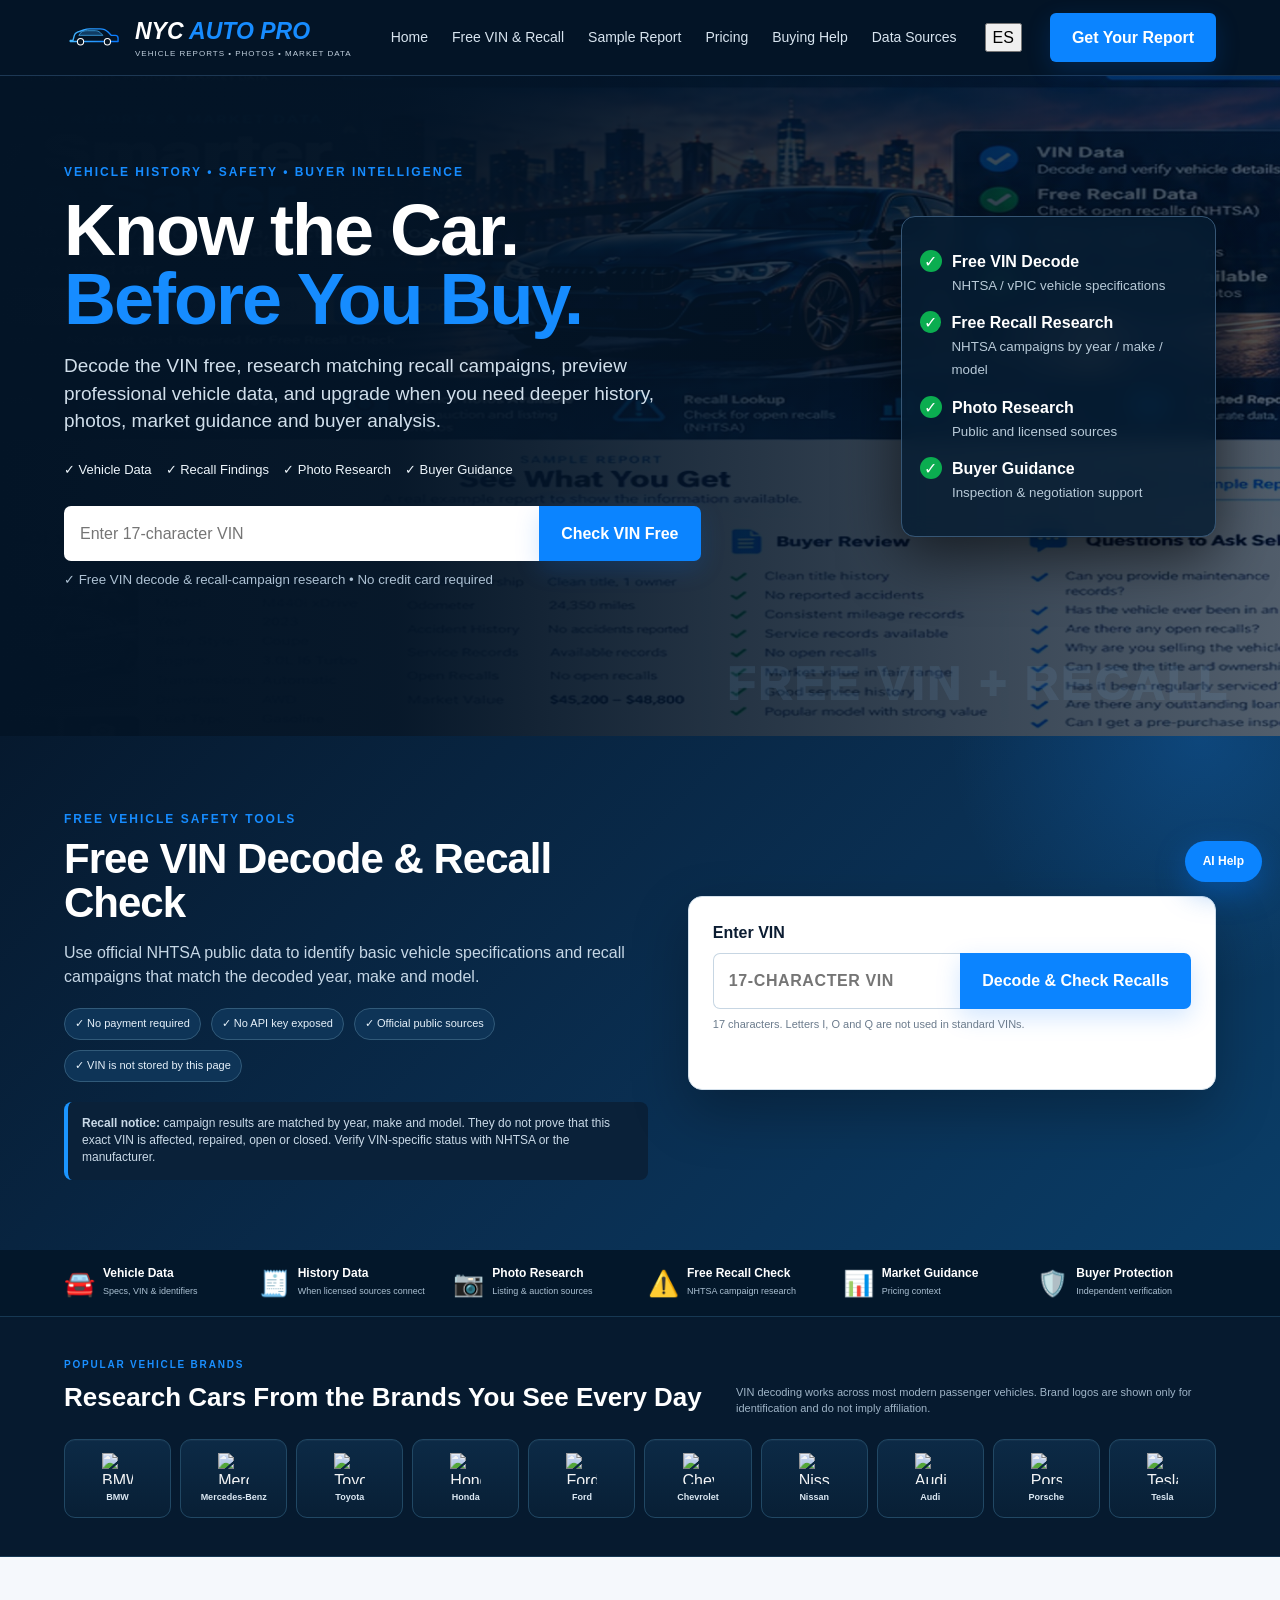
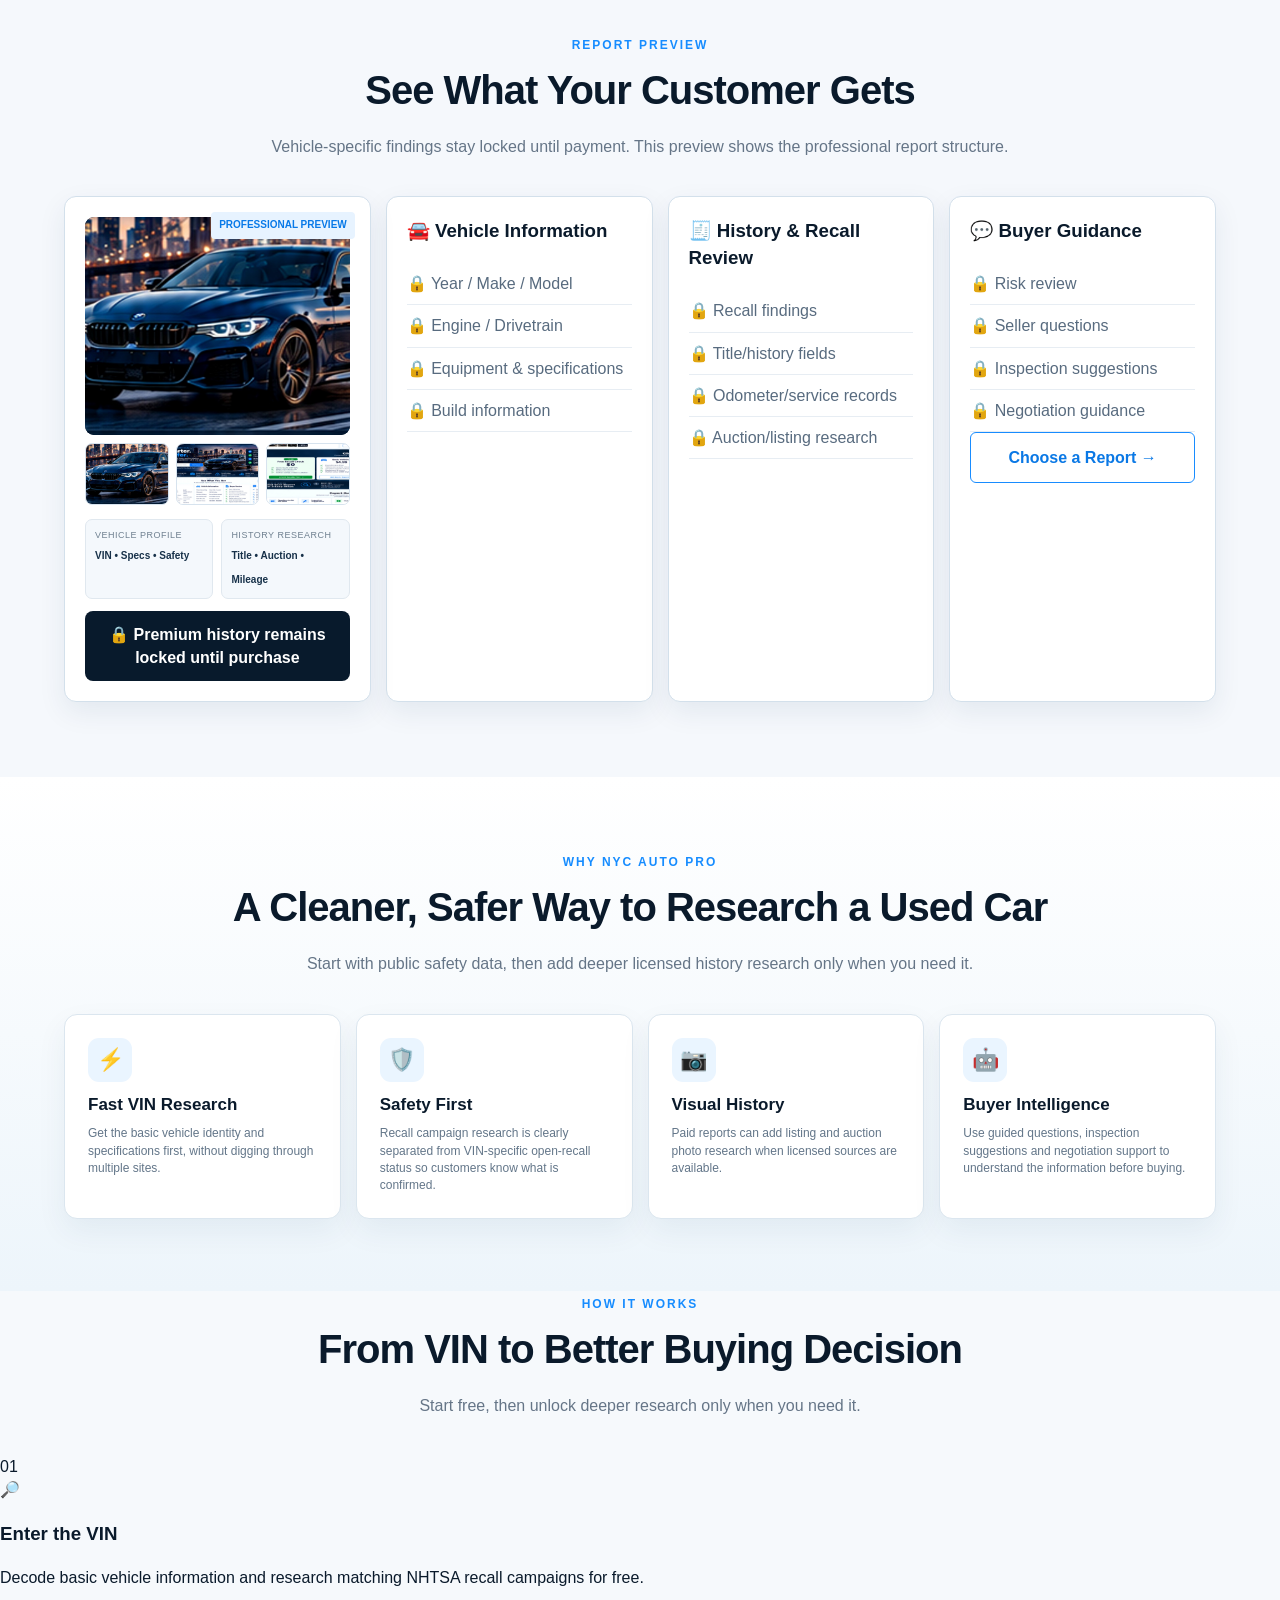
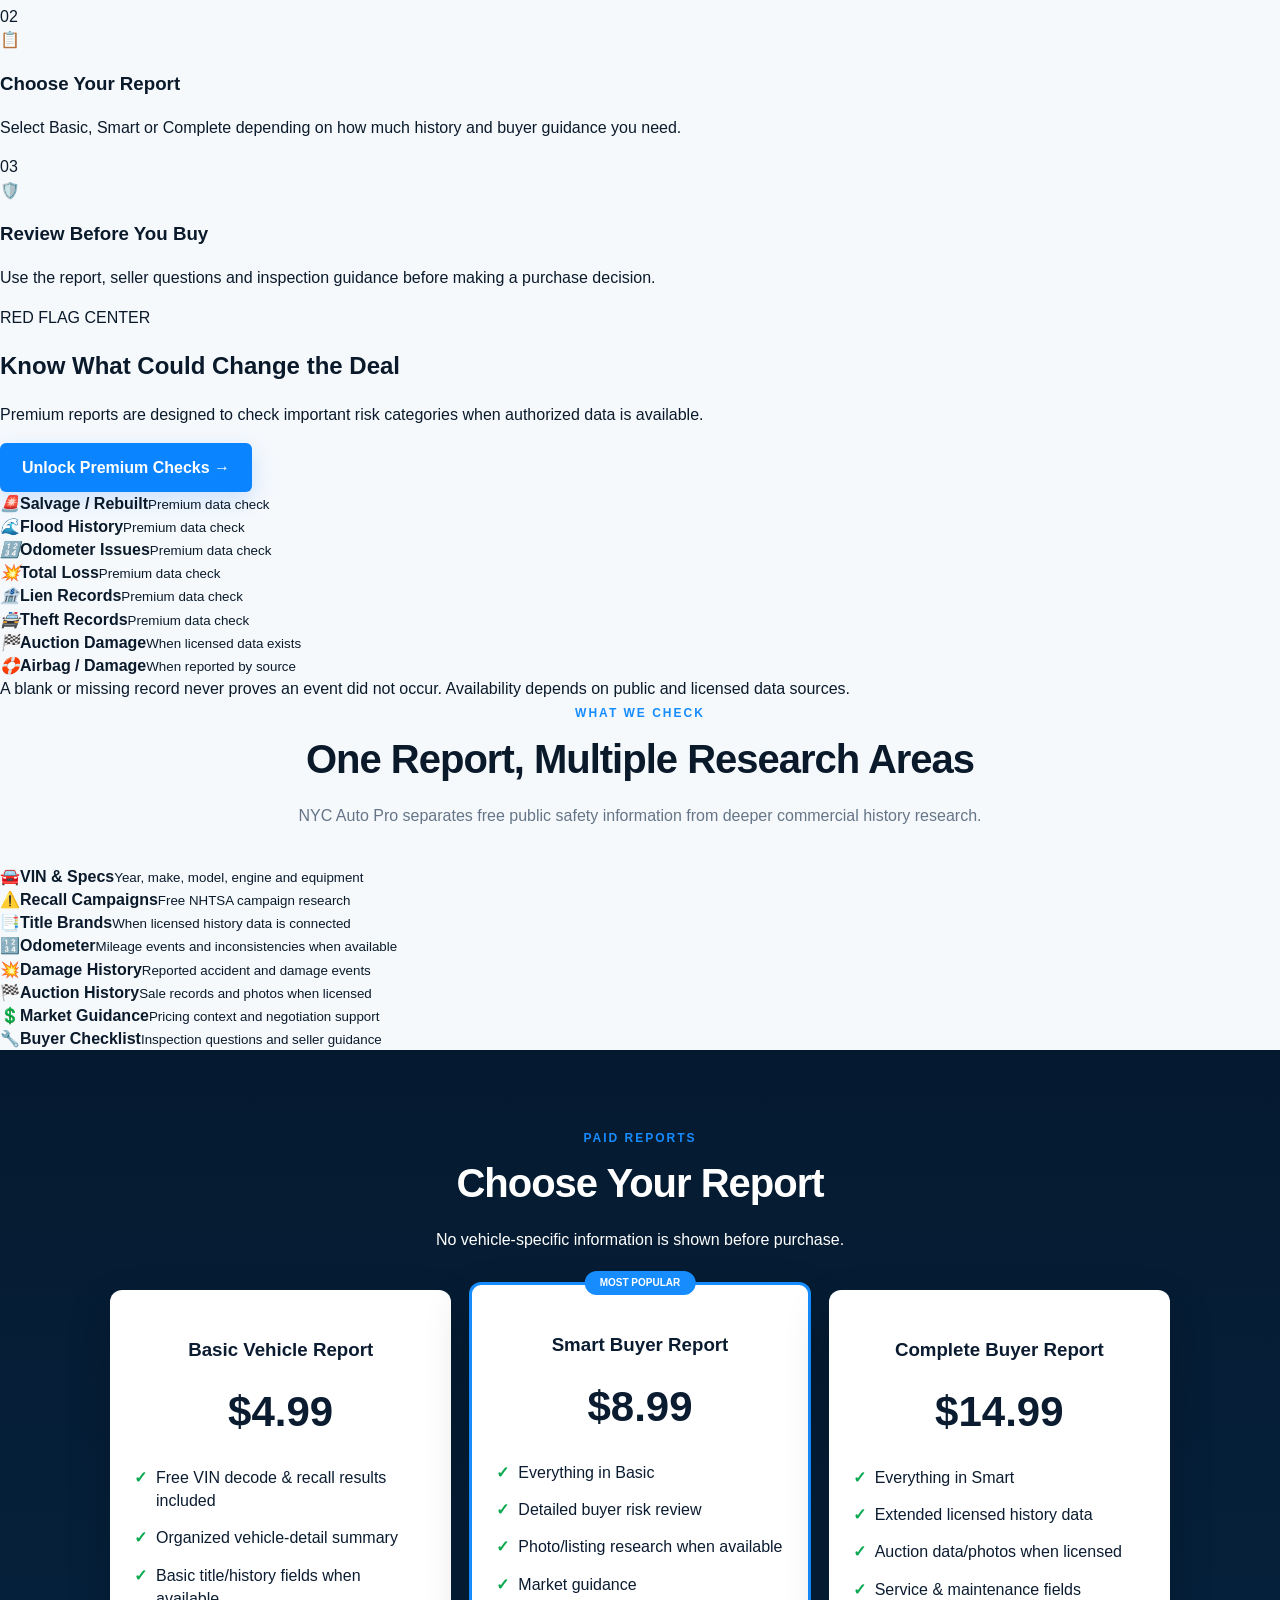
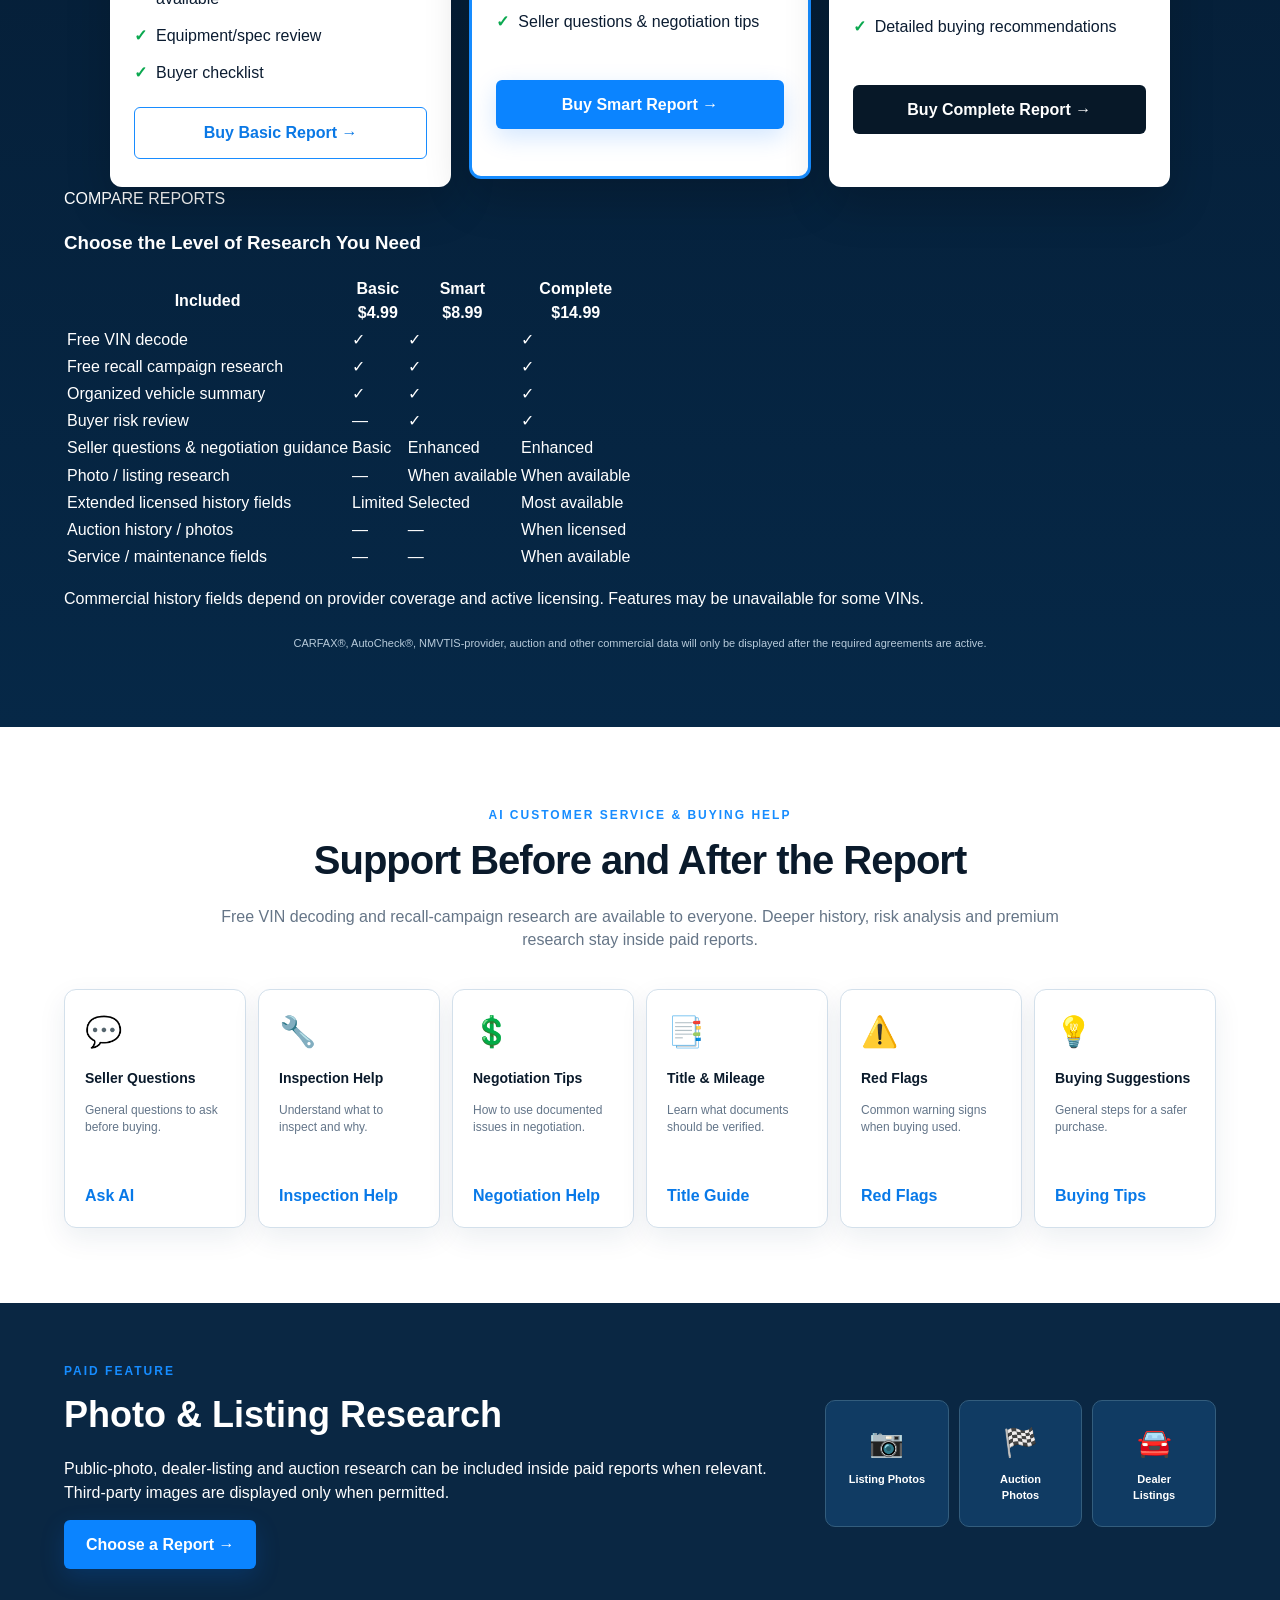
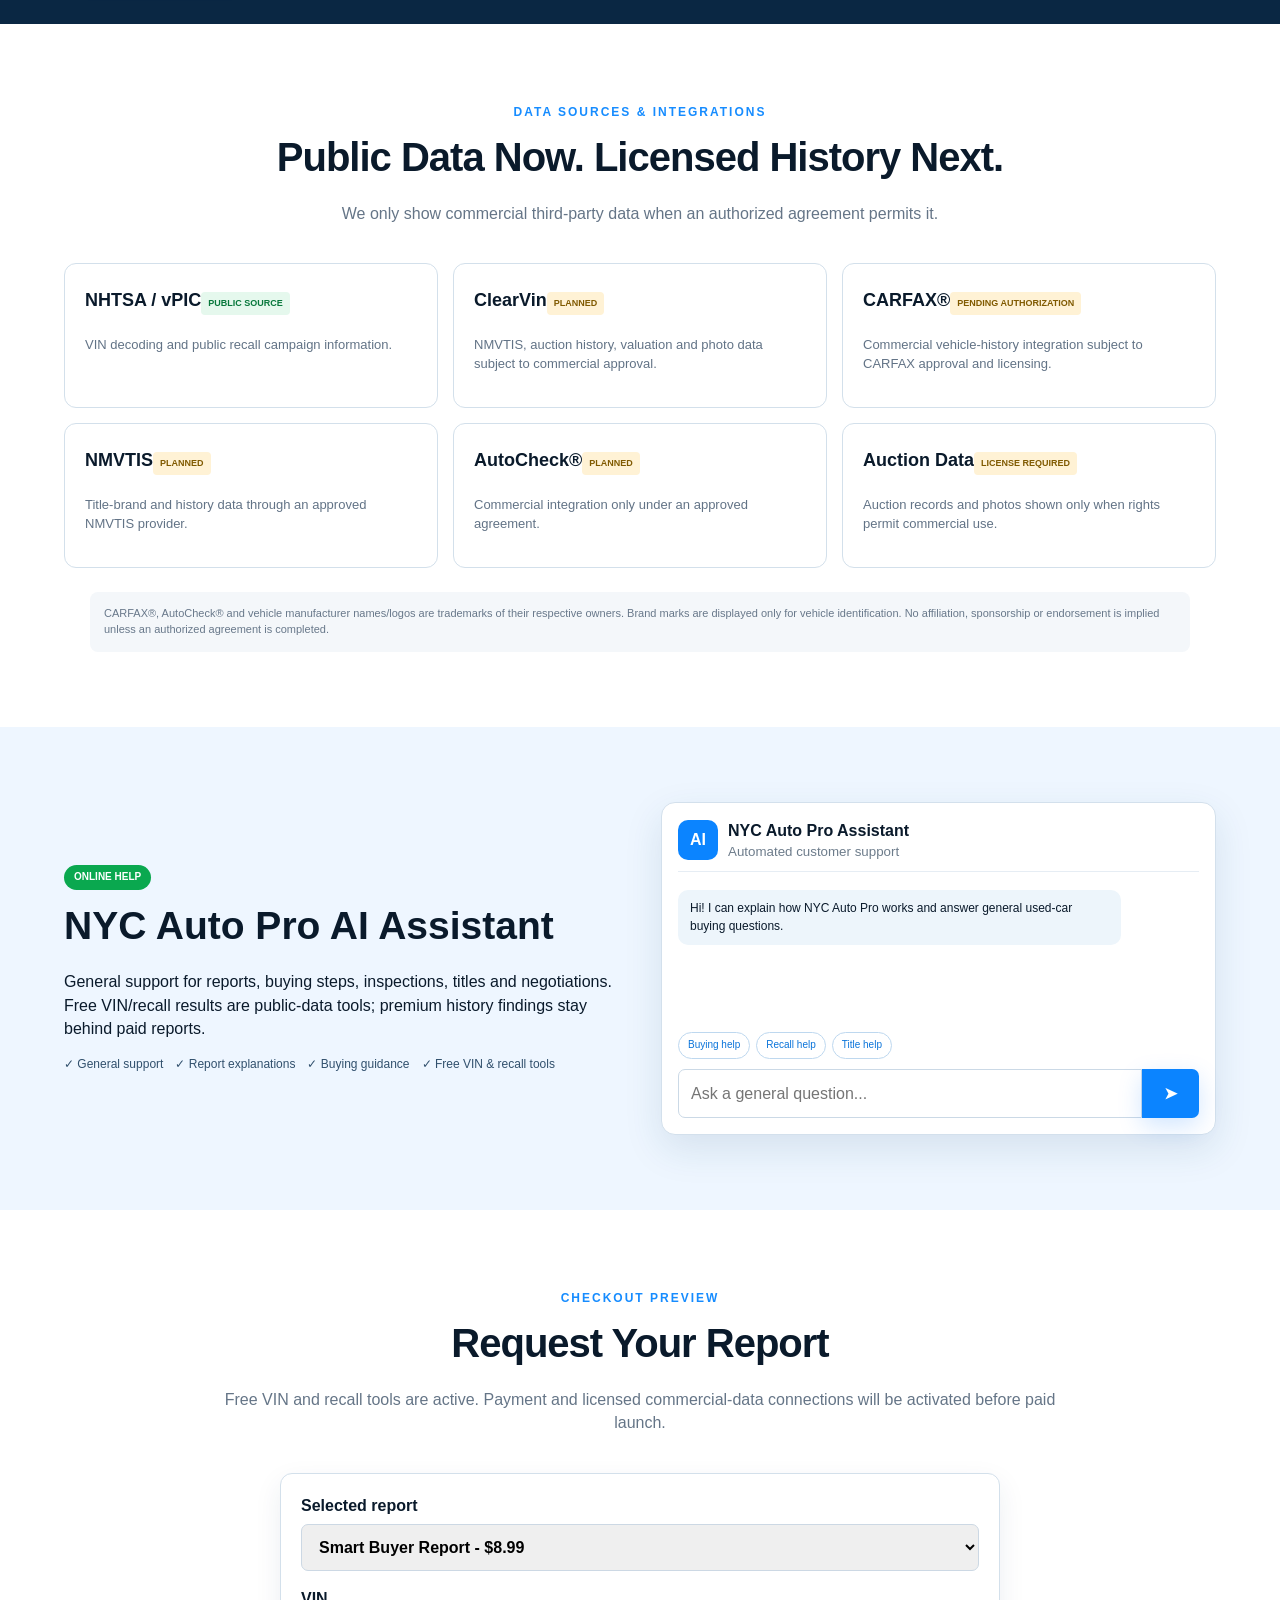
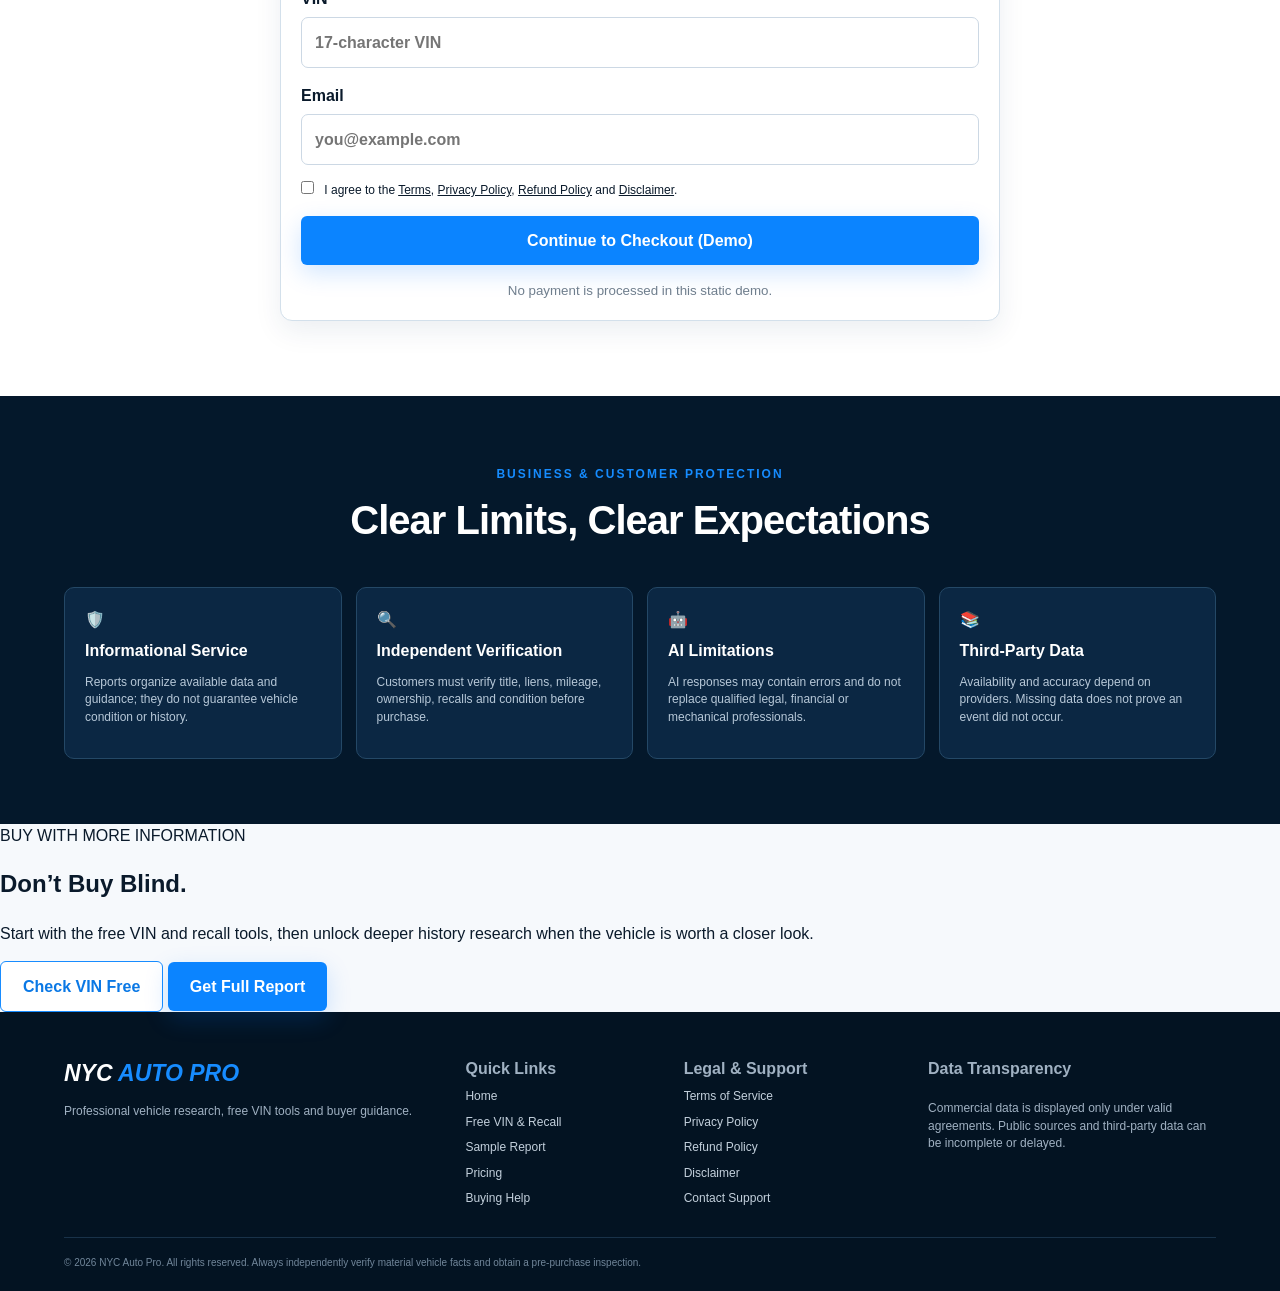
==== commit 6efa5c6f: "Add conversion sections, red flag center and report comparison" ====
--- a/index.html
+++ b/index.html
@@ -25,6 +25,7 @@
     <a href="#buyer-help">Buying Help</a>
     <a href="#sources">Data Sources</a>
   </nav>
+  <button class="lang-toggle" id="langToggle" type="button" aria-label="Cambiar idioma">ES</button>
   <a class="btn primary topcta" href="#pricing">Get Your Report</a>
 </header>
 
@@ -191,6 +192,60 @@
     <article><div class="pro-icon">🛡️</div><h3>Safety First</h3><p>Recall campaign research is clearly separated from VIN-specific open-recall status so customers know what is confirmed.</p></article>
     <article><div class="pro-icon">📷</div><h3>Visual History</h3><p>Paid reports can add listing and auction photo research when licensed sources are available.</p></article>
     <article><div class="pro-icon">🤖</div><h3>Buyer Intelligence</h3><p>Use guided questions, inspection suggestions and negotiation support to understand the information before buying.</p></article>
+  </div>
+</section>
+
+
+<section class="how-it-works" id="how-it-works">
+  <div class="title">
+    <span>HOW IT WORKS</span>
+    <h2>From VIN to Better Buying Decision</h2>
+    <p>Start free, then unlock deeper research only when you need it.</p>
+  </div>
+  <div class="steps-grid">
+    <article><span class="step-no">01</span><div class="step-icon">🔎</div><h3>Enter the VIN</h3><p>Decode basic vehicle information and research matching NHTSA recall campaigns for free.</p></article>
+    <article><span class="step-no">02</span><div class="step-icon">📋</div><h3>Choose Your Report</h3><p>Select Basic, Smart or Complete depending on how much history and buyer guidance you need.</p></article>
+    <article><span class="step-no">03</span><div class="step-icon">🛡️</div><h3>Review Before You Buy</h3><p>Use the report, seller questions and inspection guidance before making a purchase decision.</p></article>
+  </div>
+</section>
+
+<section class="redflag-section" id="red-flags">
+  <div class="redflag-head">
+    <div>
+      <span>RED FLAG CENTER</span>
+      <h2>Know What Could Change the Deal</h2>
+      <p>Premium reports are designed to check important risk categories when authorized data is available.</p>
+    </div>
+    <a class="btn primary" href="#pricing">Unlock Premium Checks →</a>
+  </div>
+  <div class="redflag-grid">
+    <article><i>🚨</i><b>Salvage / Rebuilt</b><small>Premium data check</small></article>
+    <article><i>🌊</i><b>Flood History</b><small>Premium data check</small></article>
+    <article><i>🔢</i><b>Odometer Issues</b><small>Premium data check</small></article>
+    <article><i>💥</i><b>Total Loss</b><small>Premium data check</small></article>
+    <article><i>🏦</i><b>Lien Records</b><small>Premium data check</small></article>
+    <article><i>🚔</i><b>Theft Records</b><small>Premium data check</small></article>
+    <article><i>🏁</i><b>Auction Damage</b><small>When licensed data exists</small></article>
+    <article><i>🛟</i><b>Airbag / Damage</b><small>When reported by source</small></article>
+  </div>
+  <div class="redflag-note">A blank or missing record never proves an event did not occur. Availability depends on public and licensed data sources.</div>
+</section>
+
+<section class="what-check" id="what-we-check">
+  <div class="title">
+    <span>WHAT WE CHECK</span>
+    <h2>One Report, Multiple Research Areas</h2>
+    <p>NYC Auto Pro separates free public safety information from deeper commercial history research.</p>
+  </div>
+  <div class="check-grid">
+    <article><span>🚘</span><b>VIN & Specs</b><small>Year, make, model, engine and equipment</small></article>
+    <article><span>⚠️</span><b>Recall Campaigns</b><small>Free NHTSA campaign research</small></article>
+    <article><span>📑</span><b>Title Brands</b><small>When licensed history data is connected</small></article>
+    <article><span>🔢</span><b>Odometer</b><small>Mileage events and inconsistencies when available</small></article>
+    <article><span>💥</span><b>Damage History</b><small>Reported accident and damage events</small></article>
+    <article><span>🏁</span><b>Auction History</b><small>Sale records and photos when licensed</small></article>
+    <article><span>💲</span><b>Market Guidance</b><small>Pricing context and negotiation support</small></article>
+    <article><span>🔧</span><b>Buyer Checklist</b><small>Inspection questions and seller guidance</small></article>
   </div>
 </section>
 
@@ -239,6 +294,28 @@
       <button class="btn dark block select-plan" data-plan="Complete Buyer Report - $14.99">Buy Complete Report →</button>
     </article>
   </div>
+
+  <div class="compare-wrap">
+    <div class="compare-title"><span>COMPARE REPORTS</span><h3>Choose the Level of Research You Need</h3></div>
+    <div class="compare-scroll">
+      <table class="compare-table">
+        <thead><tr><th>Included</th><th>Basic<br><b>$4.99</b></th><th class="popular-col">Smart<br><b>$8.99</b></th><th>Complete<br><b>$14.99</b></th></tr></thead>
+        <tbody>
+          <tr><td>Free VIN decode</td><td>✓</td><td>✓</td><td>✓</td></tr>
+          <tr><td>Free recall campaign research</td><td>✓</td><td>✓</td><td>✓</td></tr>
+          <tr><td>Organized vehicle summary</td><td>✓</td><td>✓</td><td>✓</td></tr>
+          <tr><td>Buyer risk review</td><td>—</td><td>✓</td><td>✓</td></tr>
+          <tr><td>Seller questions & negotiation guidance</td><td>Basic</td><td>Enhanced</td><td>Enhanced</td></tr>
+          <tr><td>Photo / listing research</td><td>—</td><td>When available</td><td>When available</td></tr>
+          <tr><td>Extended licensed history fields</td><td>Limited</td><td>Selected</td><td>Most available</td></tr>
+          <tr><td>Auction history / photos</td><td>—</td><td>—</td><td>When licensed</td></tr>
+          <tr><td>Service / maintenance fields</td><td>—</td><td>—</td><td>When available</td></tr>
+        </tbody>
+      </table>
+    </div>
+    <p class="compare-disclaimer">Commercial history fields depend on provider coverage and active licensing. Features may be unavailable for some VINs.</p>
+  </div>
+
   <div class="note">CARFAX®, AutoCheck®, NMVTIS-provider, auction and other commercial data will only be displayed after the required agreements are active.</div>
 </section>
 
@@ -332,6 +409,19 @@
     <article>📚<b>Third-Party Data</b><p>Availability and accuracy depend on providers. Missing data does not prove an event did not occur.</p></article>
   </div>
 </section>
+
+<section class="final-cta">
+  <div>
+    <span>BUY WITH MORE INFORMATION</span>
+    <h2>Don’t Buy Blind.</h2>
+    <p>Start with the free VIN and recall tools, then unlock deeper history research when the vehicle is worth a closer look.</p>
+  </div>
+  <div class="final-cta-actions">
+    <a class="btn secondary" href="#free-check">Check VIN Free</a>
+    <a class="btn primary" href="#pricing">Get Full Report</a>
+  </div>
+</section>
+
 </main>
 
 <footer>
--- a/styles.css
+++ b/styles.css
@@ -45,3 +45,47 @@
 .hero:after{content:"FREE VIN + RECALL";position:absolute;right:4vw;bottom:18px;color:#8cc8ff18;font-size:46px;font-weight:1000;letter-spacing:3px;z-index:1;pointer-events:none}
 @media(max-width:900px){.free-wrap,.free-results{grid-template-columns:1fr}.free-copy h2{font-size:35px}}
 @media(max-width:620px){.free-check{padding:50px 18px}.free-vin-row{display:block}.free-vin-row input,.free-vin-row .btn{width:100%;border:1px solid #c7d6e3;border-radius:7px;margin:3px 0}.fact-grid{grid-template-columns:1fr}.recall-item-top{display:block}.recall-item .campaign{display:inline-block;margin-top:7px}.hero:after{display:none}}
+
+/* Premium visual upgrade */
+.brand-showcase{background:#061a2f;color:#fff;padding:34px 5vw 38px;border-top:1px solid #163853;border-bottom:1px solid #163853}
+.brand-showcase-head{max-width:1300px;margin:0 auto 22px;display:flex;justify-content:space-between;gap:30px;align-items:end}
+.brand-showcase-head span{color:#1a8fff;font-size:10px;letter-spacing:1.8px;font-weight:900}
+.brand-showcase-head h2{margin:5px 0 0;font-size:26px}
+.brand-showcase-head p{max-width:480px;color:#9fb4c7;font-size:11px;margin:0}
+.brand-grid{max-width:1300px;margin:auto;display:grid;grid-template-columns:repeat(10,1fr);gap:9px}
+.brand-logo{min-width:0;background:linear-gradient(180deg,#0c2a46,#081f35);border:1px solid #214864;border-radius:11px;padding:13px 7px;text-align:center;transition:.2s ease;box-shadow:inset 0 1px 0 #ffffff08}
+.brand-logo:hover{transform:translateY(-3px);border-color:#2b8be2;box-shadow:0 10px 24px #0004}
+.brand-logo img{width:31px;height:31px;object-fit:contain;display:block;margin:0 auto 7px;opacity:.95}
+.brand-logo b{display:block;color:#dbe8f3;font-size:9px;white-space:nowrap;overflow:hidden;text-overflow:ellipsis}
+
+.premium-preview{overflow:hidden}
+.preview-main{height:218px;border-radius:9px;overflow:hidden;background:#081a2d}
+.preview-main img{width:100%;height:100%;object-fit:cover;display:block;transition:transform .35s ease}
+.premium-preview:hover .preview-main img{transform:scale(1.025)}
+.preview-thumbs{display:grid;grid-template-columns:repeat(3,1fr);gap:7px;margin:8px 0 14px}
+.preview-thumbs img{width:100%;height:62px;object-fit:cover;border-radius:7px;border:1px solid #d7e3ee}
+.preview-meta{display:grid;grid-template-columns:1fr 1fr;gap:8px;margin-bottom:12px}
+.preview-meta div{background:#f4f8fc;border:1px solid #e0e8ef;border-radius:7px;padding:9px}
+.preview-meta span{display:block;color:#6f8090;font-size:9px;text-transform:uppercase;letter-spacing:.5px}
+.preview-meta b{font-size:10px;color:#173149}
+
+.pro-section{padding:72px 5vw;background:linear-gradient(180deg,#ffffff,#edf5fb)}
+.pro-grid{max-width:1200px;margin:auto;display:grid;grid-template-columns:repeat(4,1fr);gap:15px}
+.pro-grid article{background:#fff;border:1px solid #dbe6ef;border-radius:13px;padding:23px;box-shadow:0 12px 30px #173f5e10}
+.pro-grid h3{margin:11px 0 8px;font-size:17px}
+.pro-grid p{margin:0;color:#637689;font-size:12px}
+.pro-icon{width:44px;height:44px;border-radius:11px;background:#eaf5ff;display:grid;place-items:center;font-size:22px}
+
+.hero{min-height:660px}
+.hero:before{opacity:.5;filter:saturate(1.08) contrast(1.05)}
+.hero-overlay{background:linear-gradient(90deg,#031426 0,#031426f6 31%,#031426c7 52%,#03142662 100%)}
+.hero h1{font-size:72px;max-width:780px}
+.hero-copy>p{max-width:760px}
+.glass-card{backdrop-filter:blur(10px);background:#071d32d9}
+.free-tool-card,.car-card,.data-card,.helpgrid article,.sourcegrid article,.orderform{border-color:#d3e0eb}
+.plan{transition:transform .2s ease,box-shadow .2s ease}
+.plan:hover{transform:translateY(-4px);box-shadow:0 24px 55px #0004}
+.plan.featured:hover{transform:translateY(-12px)}
+@media(max-width:1180px){.brand-grid{grid-template-columns:repeat(5,1fr)}}
+@media(max-width:800px){.brand-showcase-head{display:block}.brand-showcase-head p{margin-top:10px}.pro-grid{grid-template-columns:repeat(2,1fr)}}
+@media(max-width:620px){.brand-grid{grid-template-columns:repeat(2,1fr)}.pro-grid{grid-template-columns:1fr}.hero h1{font-size:49px}.preview-meta{grid-template-columns:1fr}}
